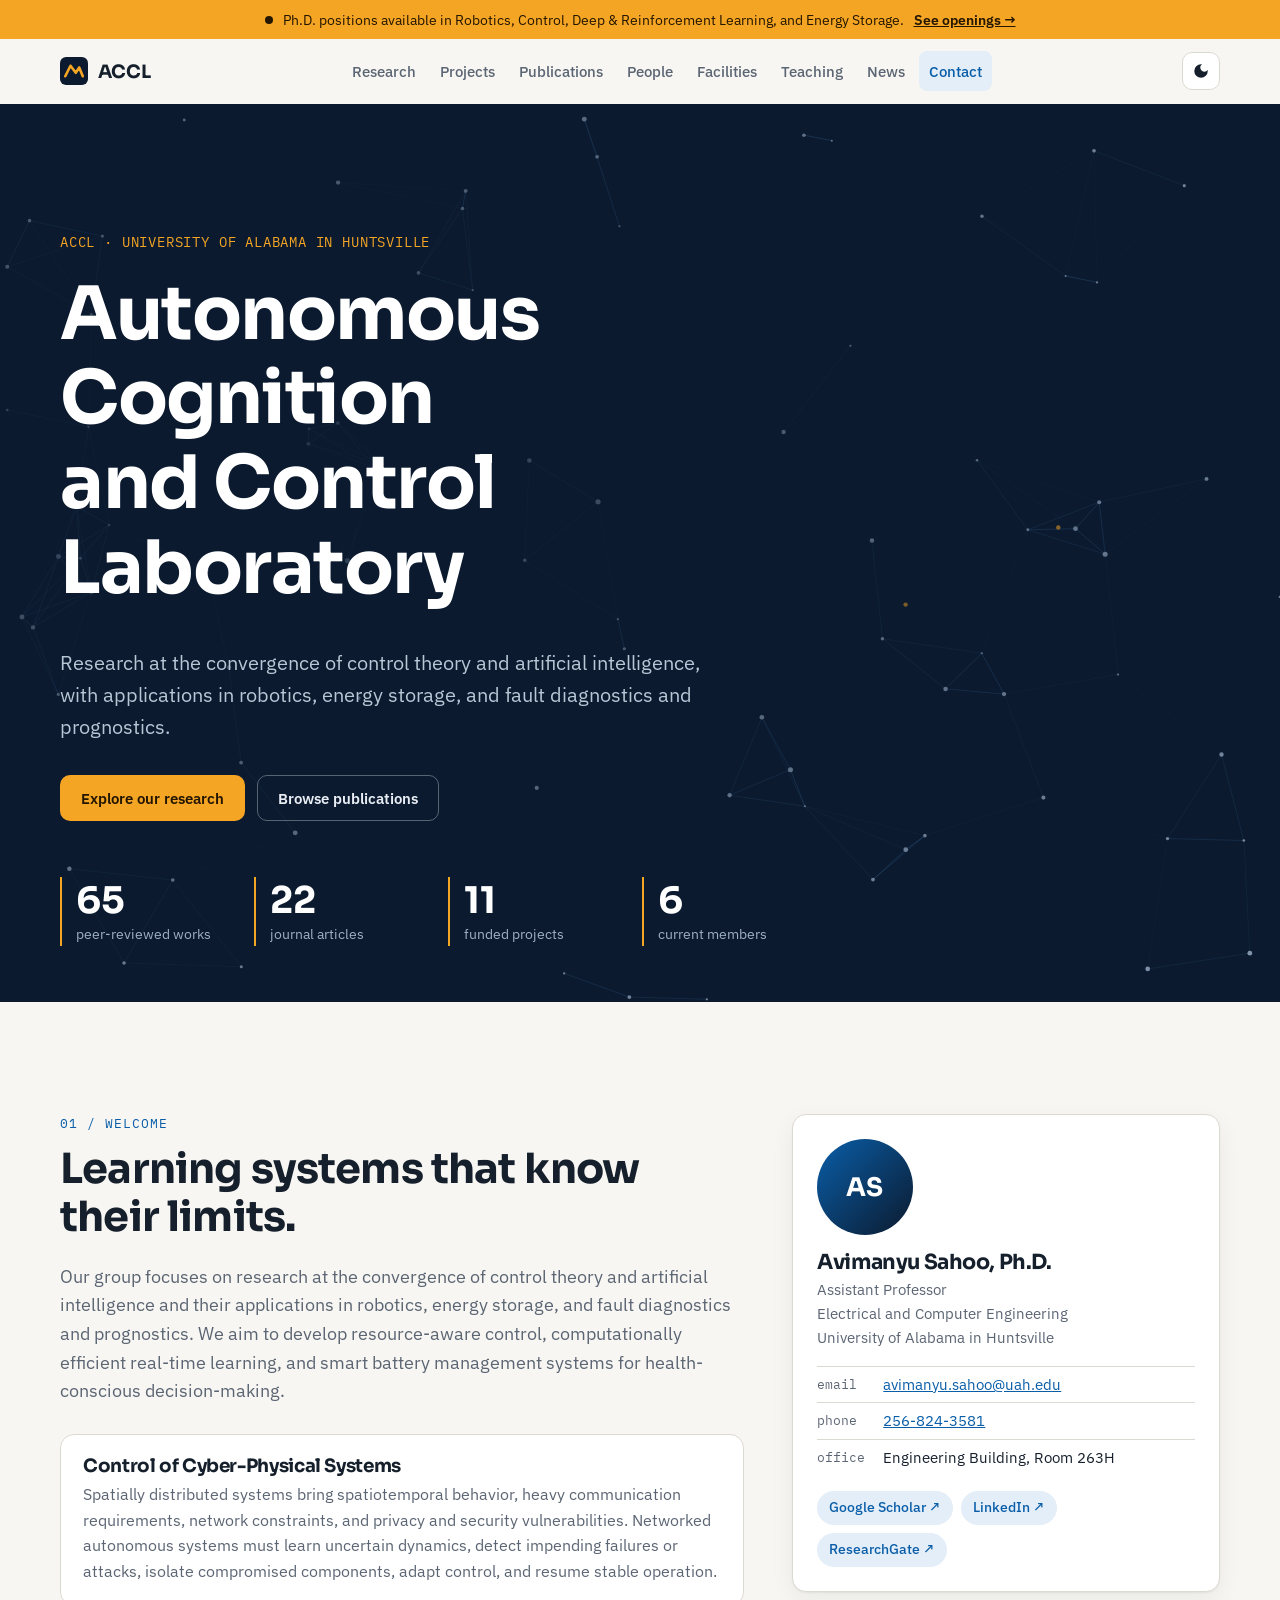
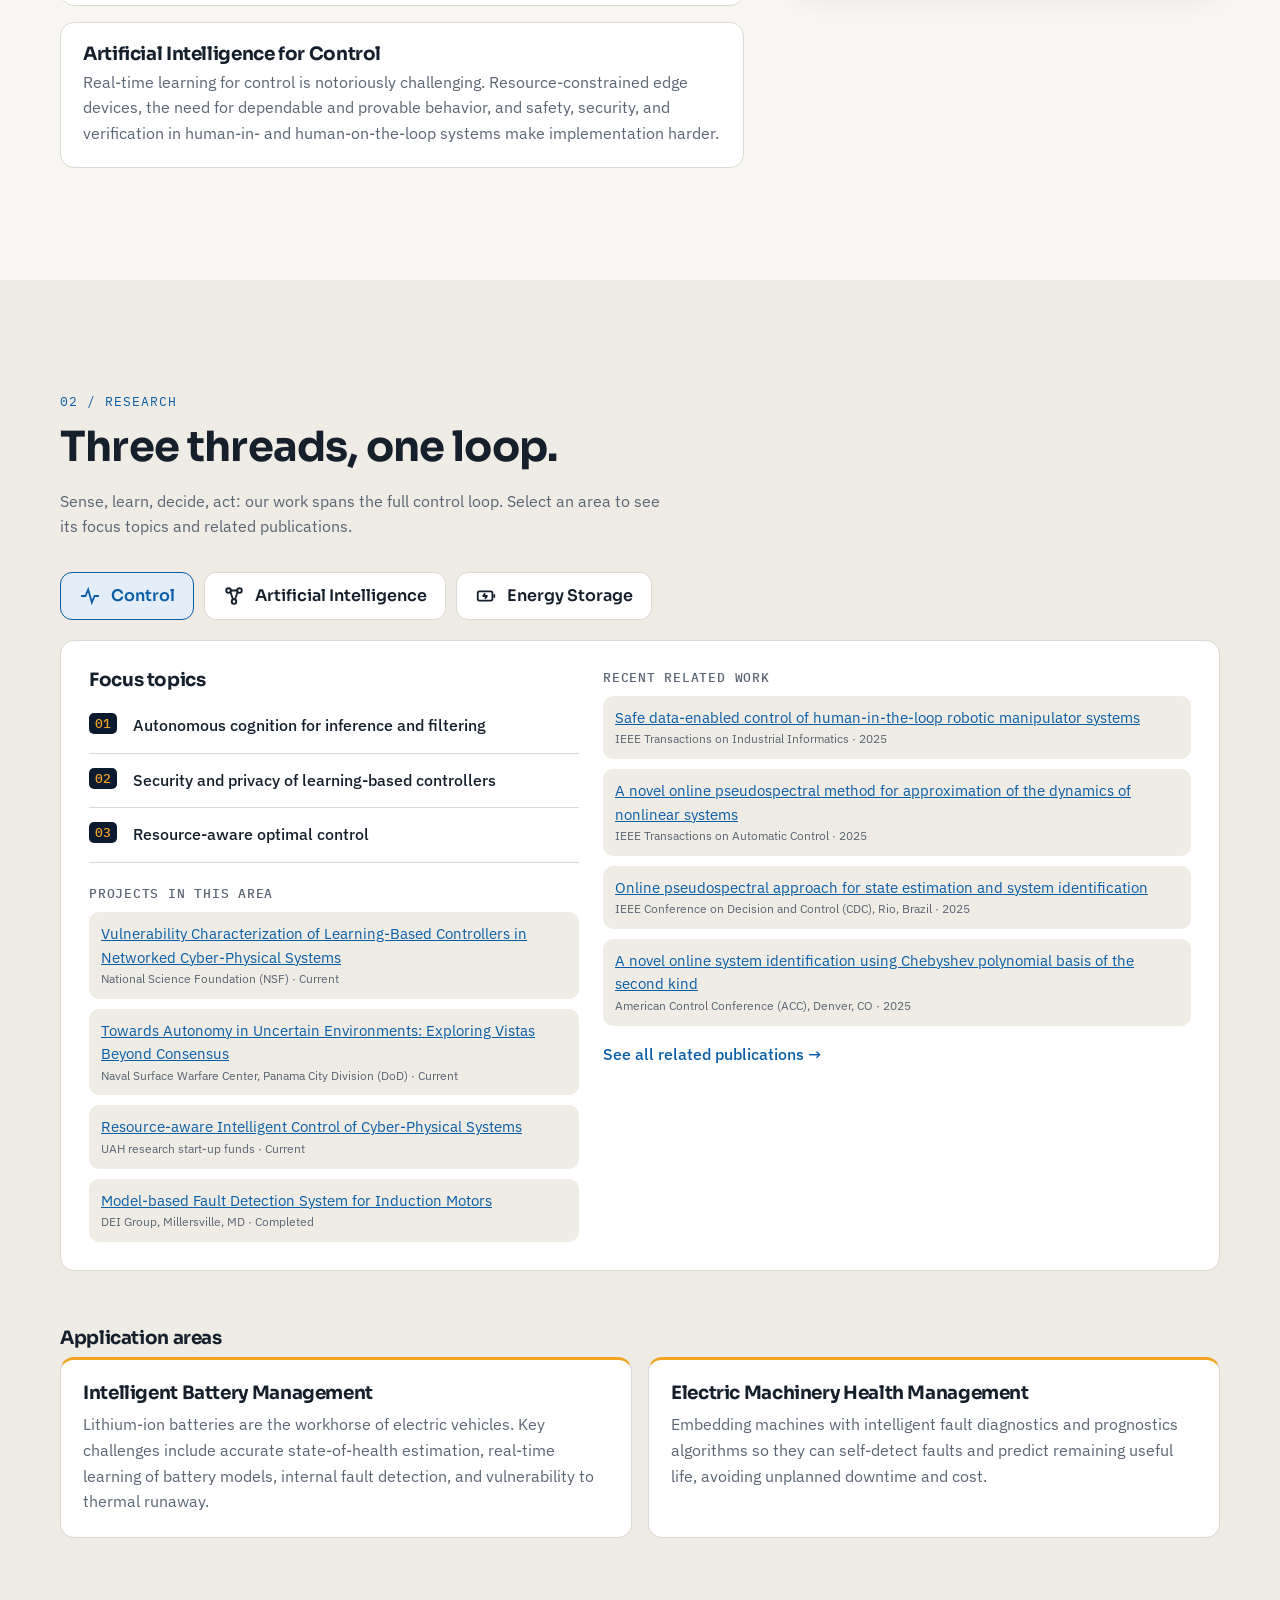
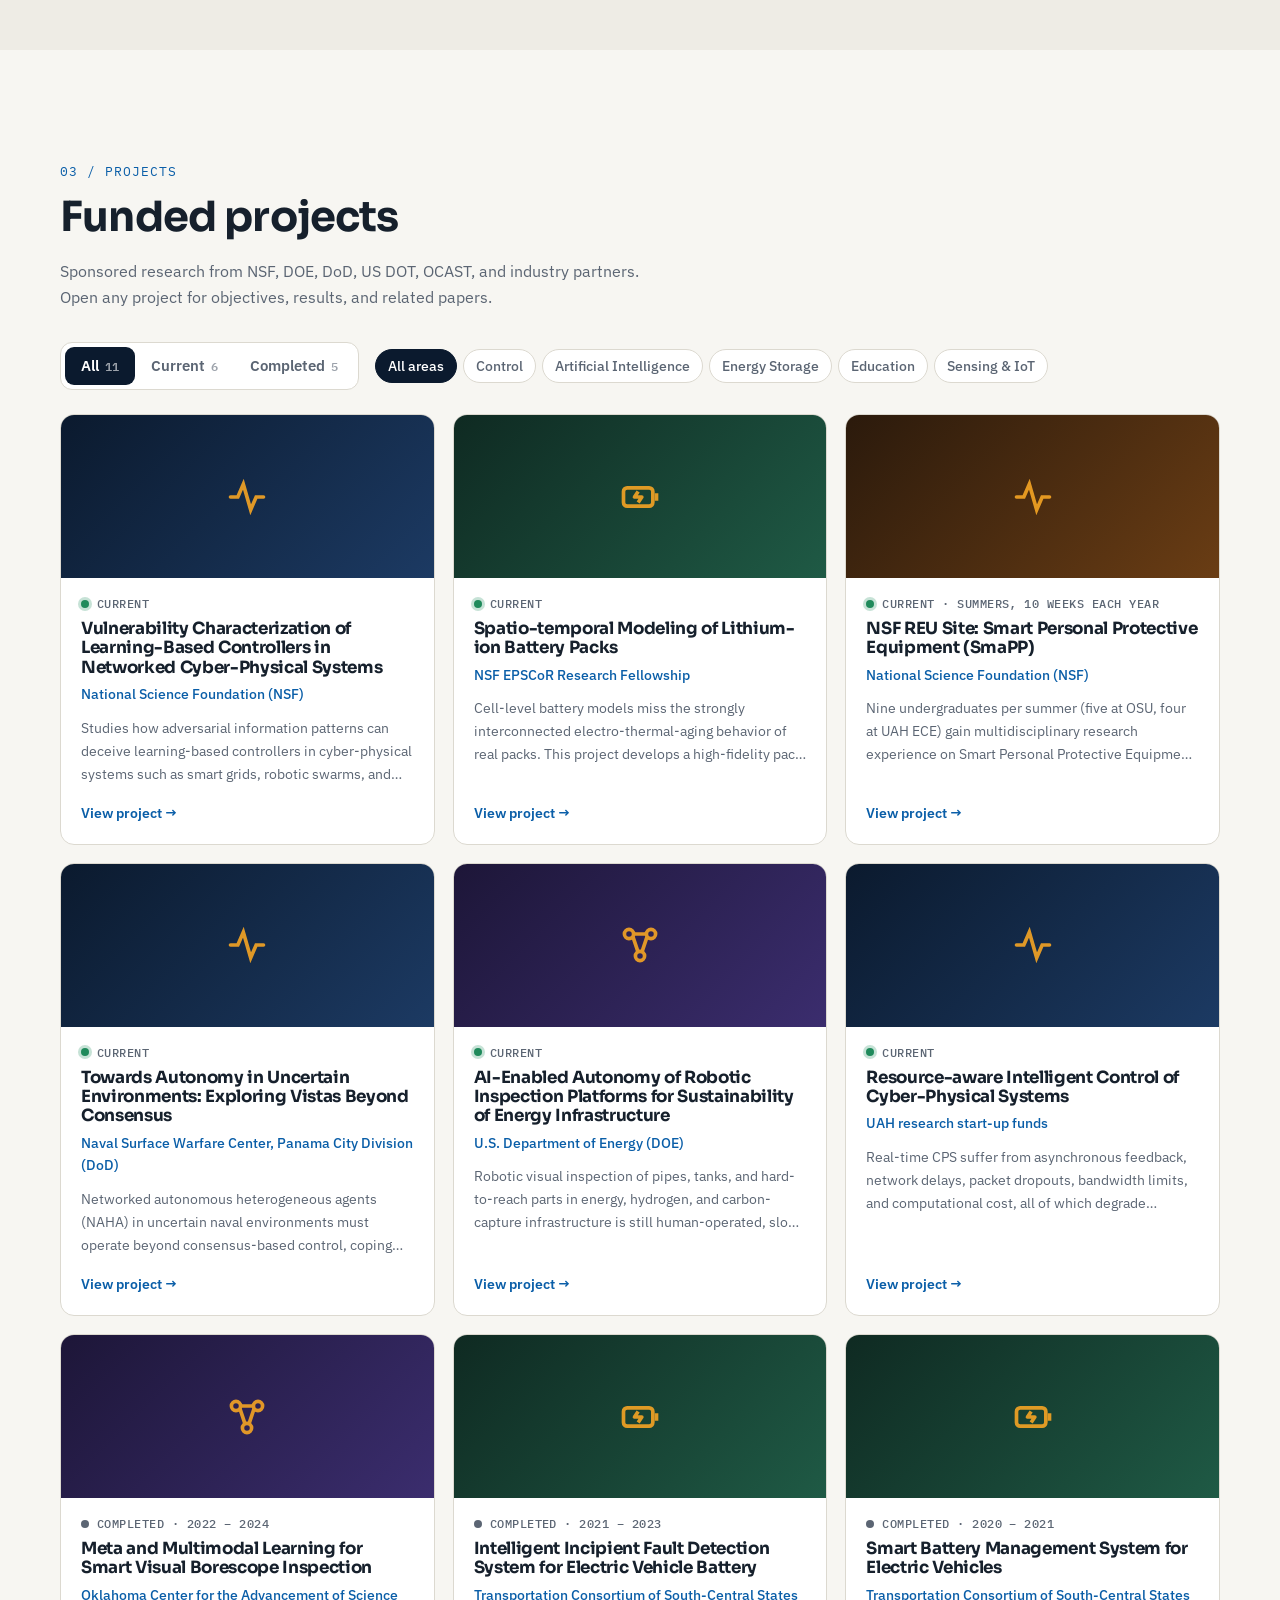
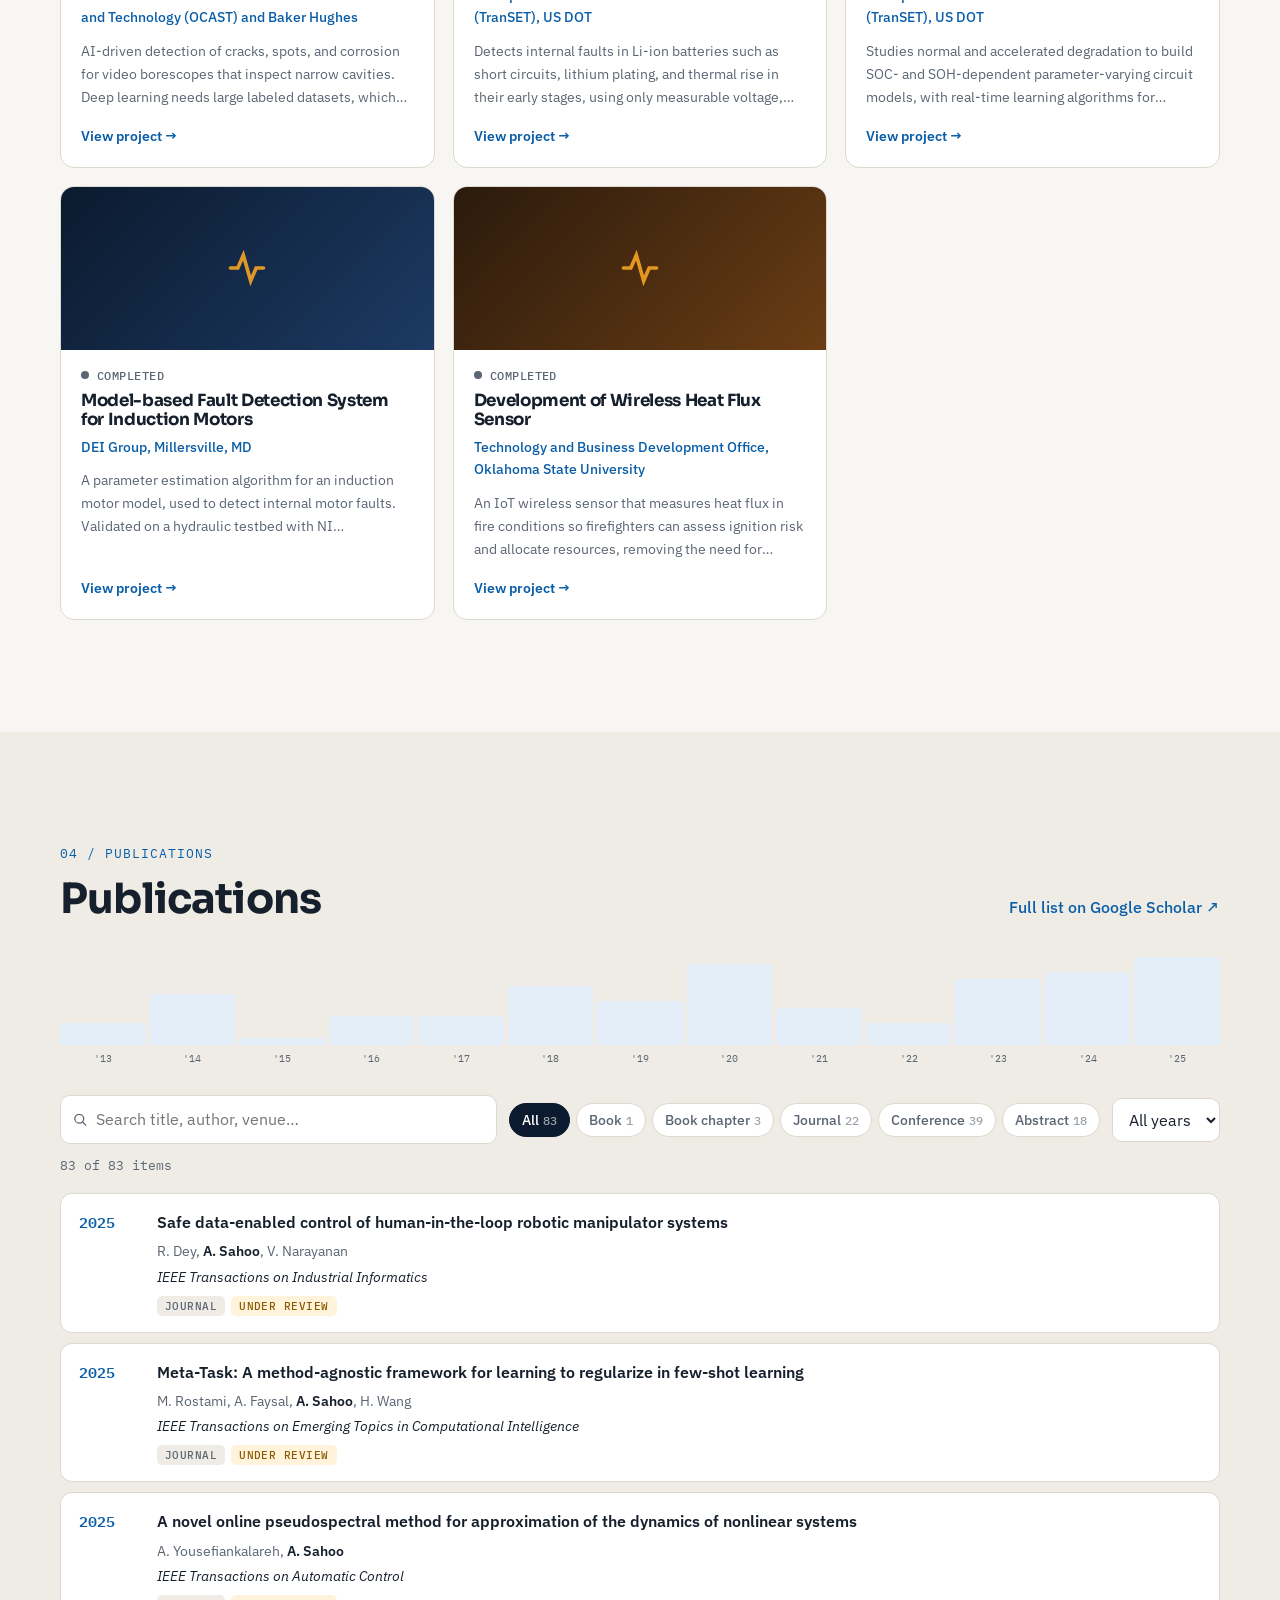
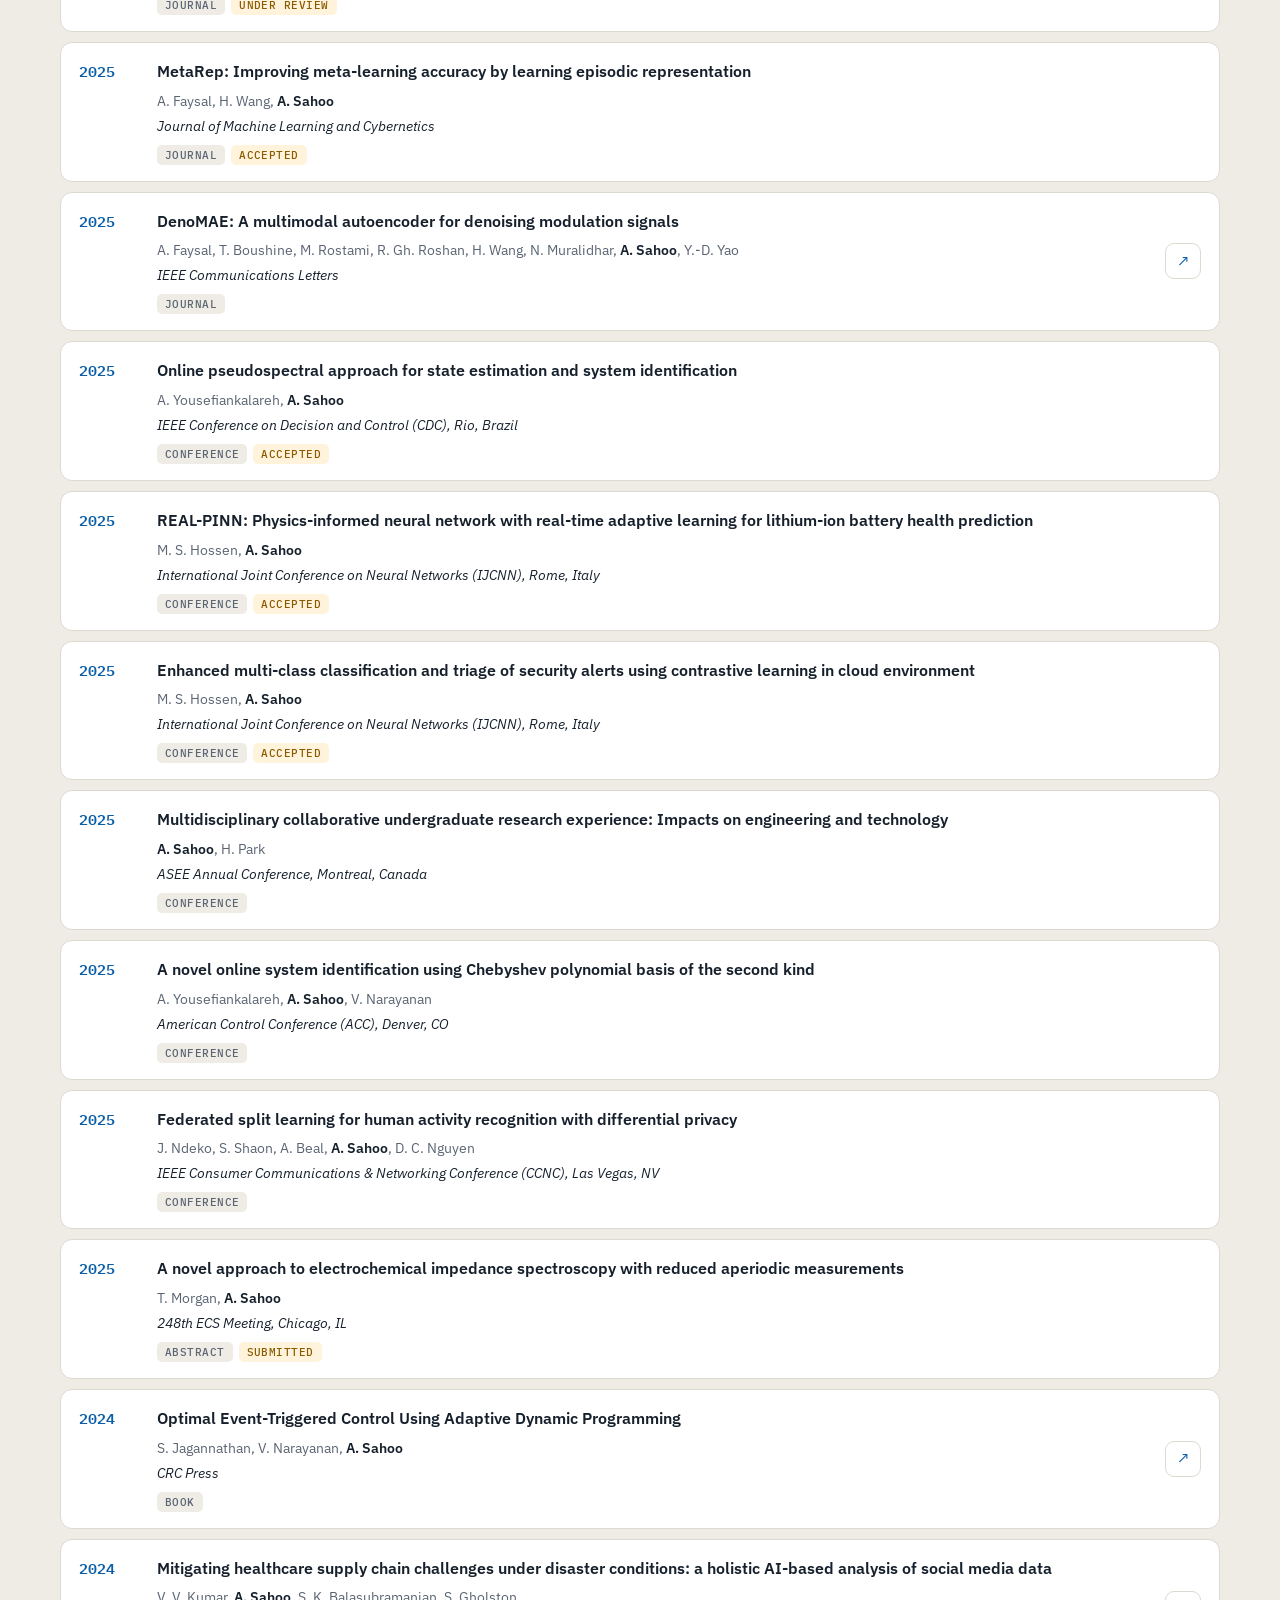
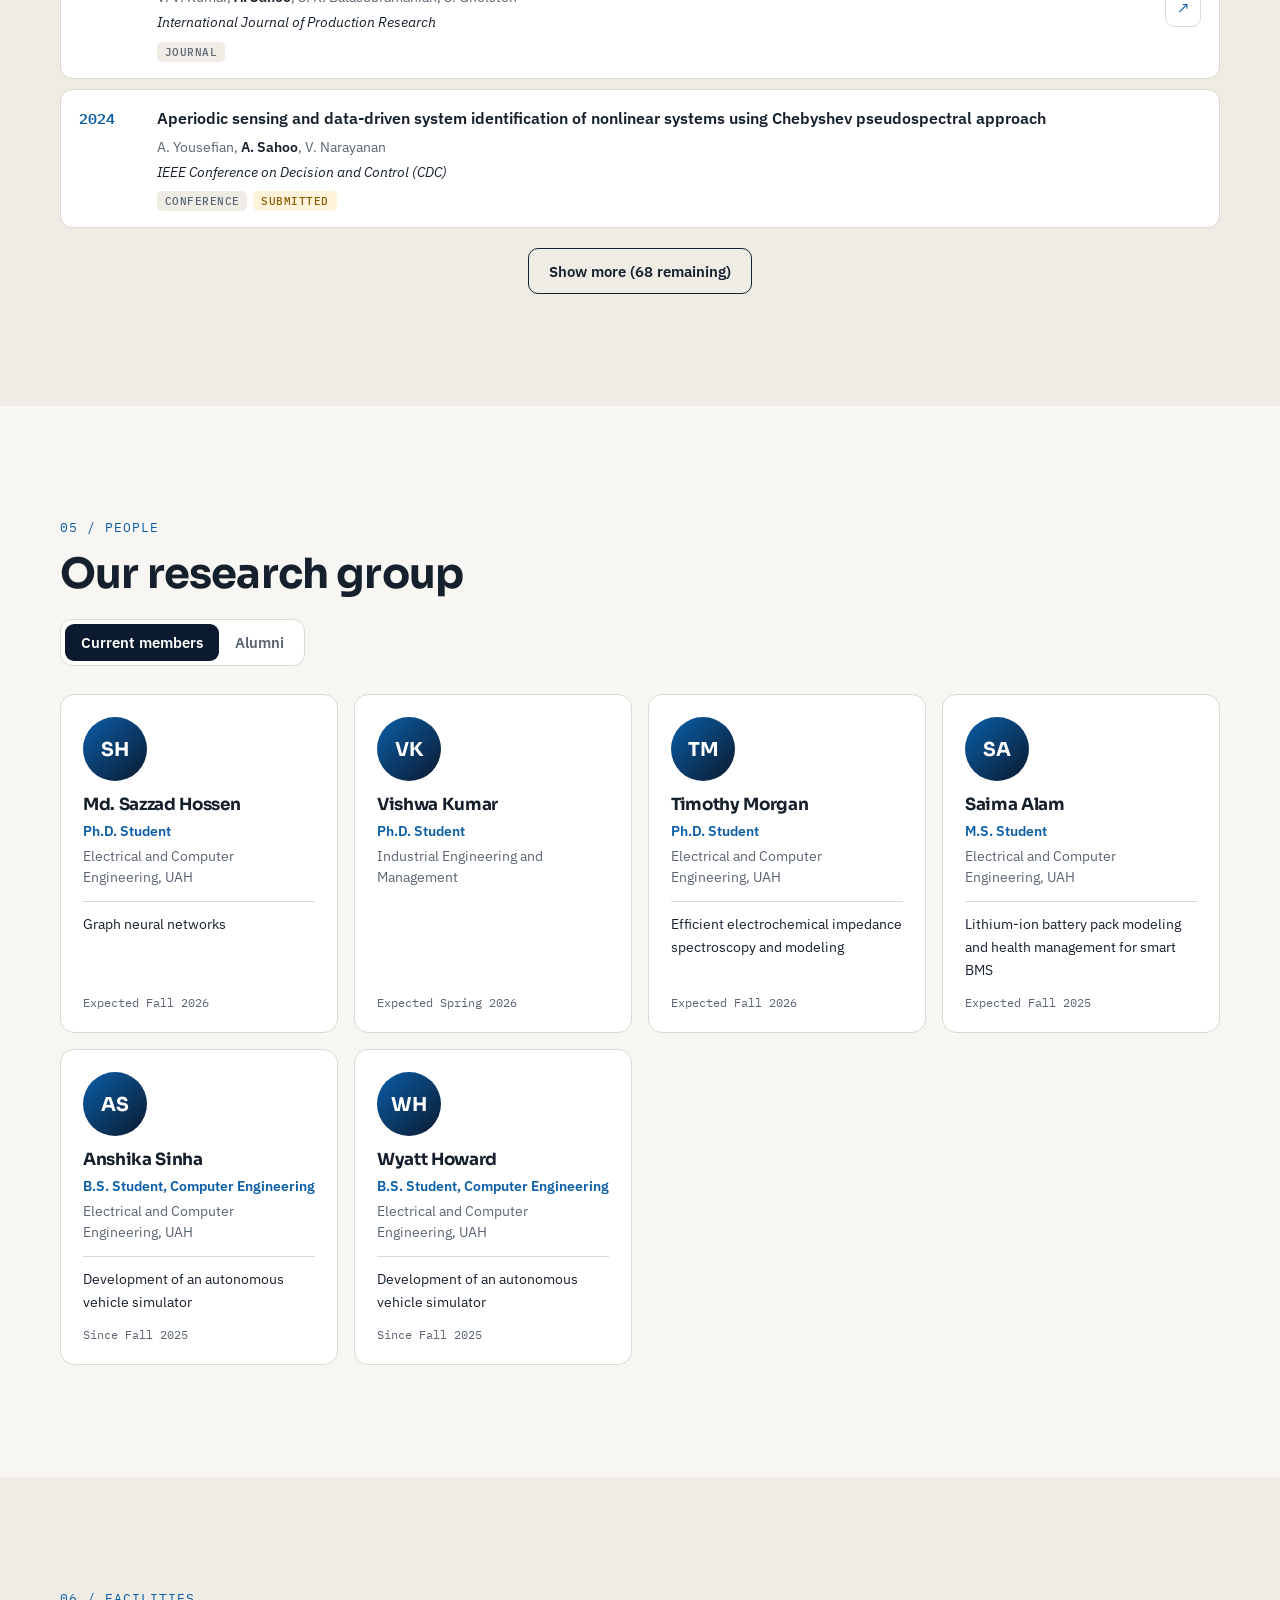
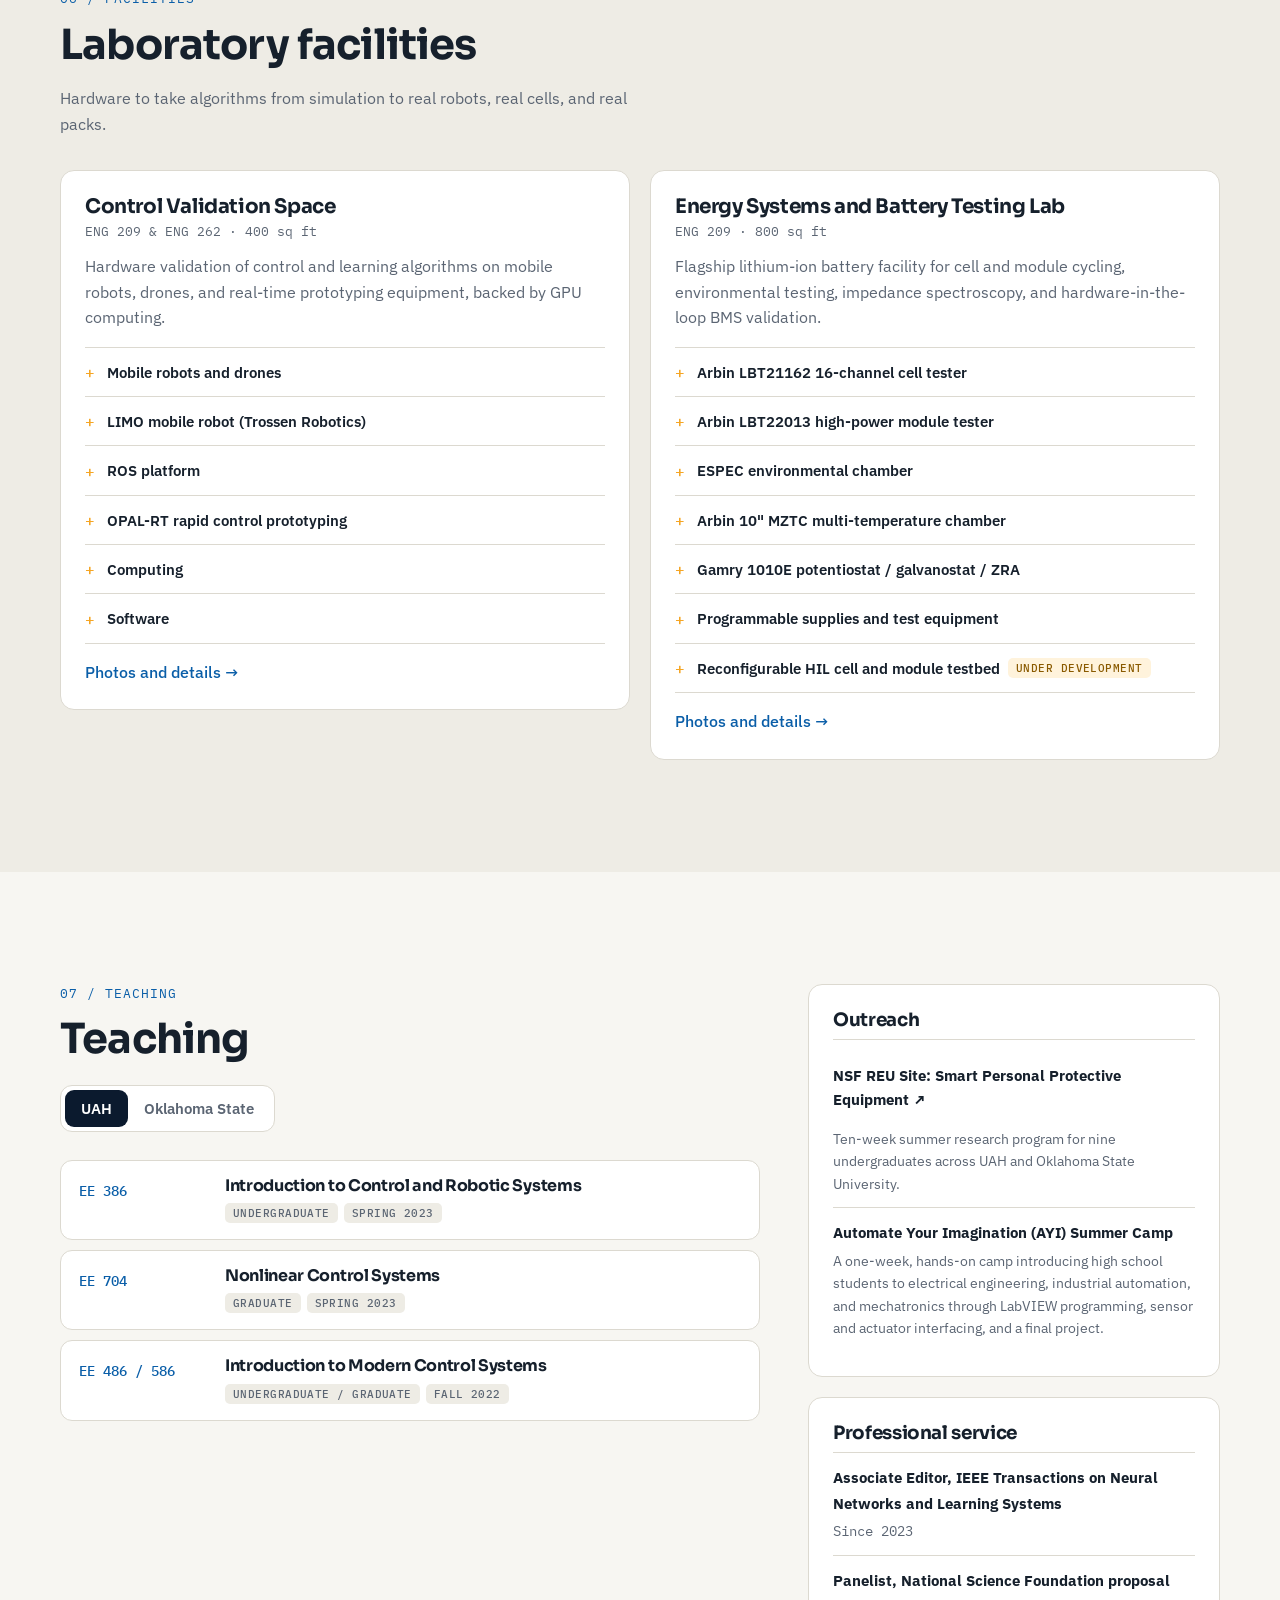
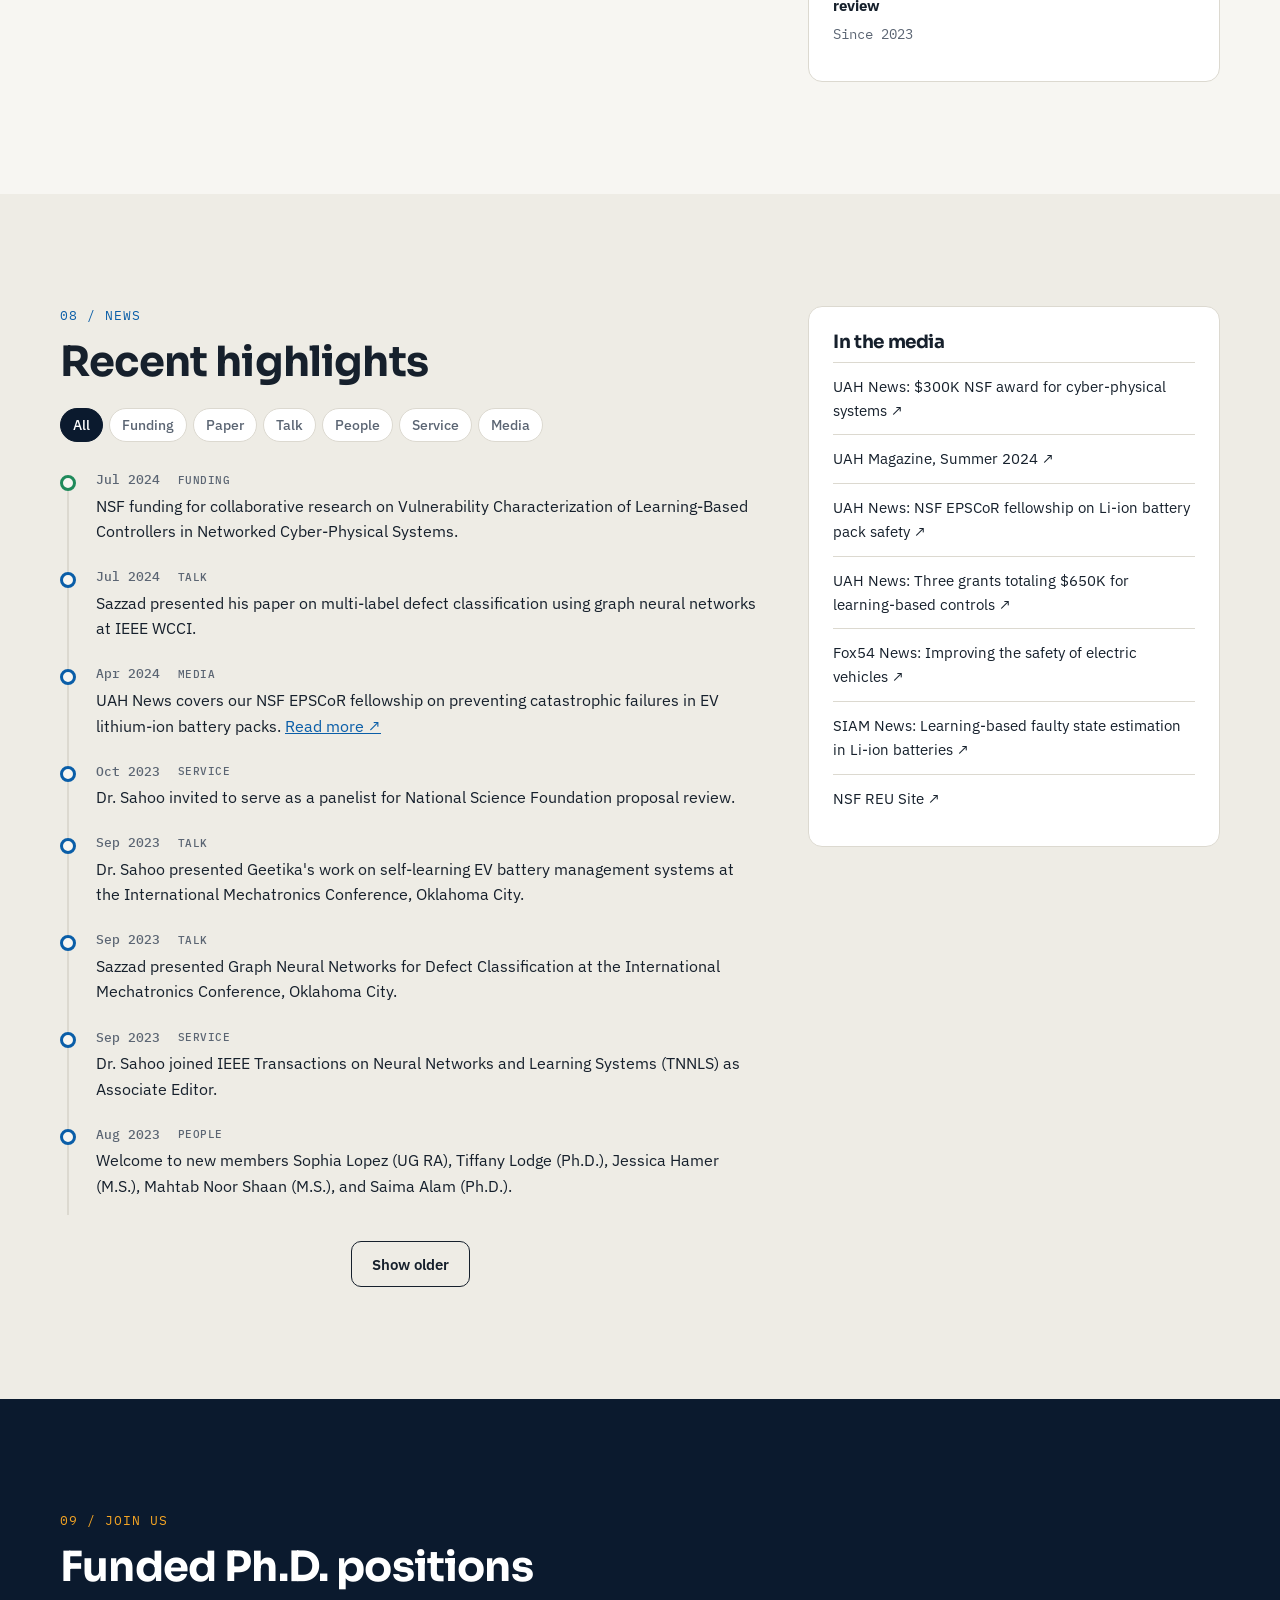
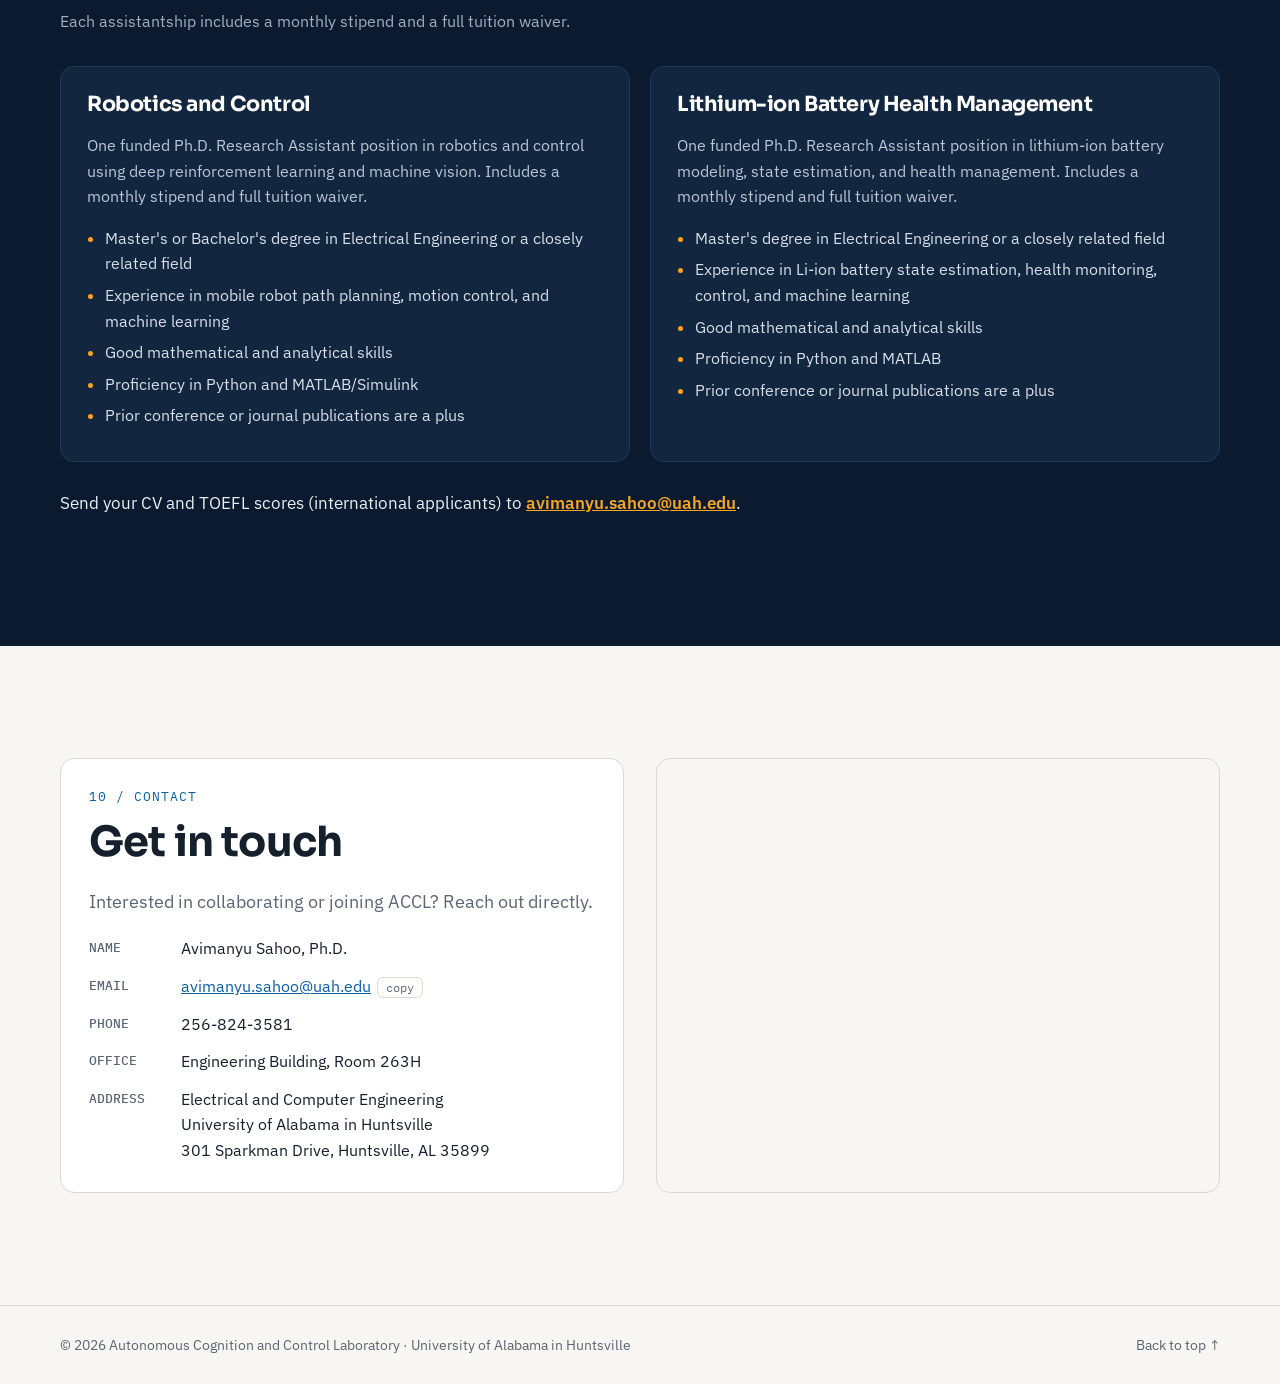
==== index.html @ 2b0f16f3 "Add files via upload" ====
<!doctype html>
<html lang="en">
<head>
  <meta charset="utf-8">
  <meta name="viewport" content="width=device-width, initial-scale=1">
  <title>ACCL · Autonomous Cognition and Control Laboratory</title>
  <meta name="description" content="Autonomous Cognition and Control Laboratory (ACCL) at the University of Alabama in Huntsville: control theory, AI, robotics, and smart battery management.">
  <meta property="og:title" content="ACCL · Autonomous Cognition and Control Laboratory">
  <meta property="og:description" content="Control theory meets artificial intelligence: robotics, energy storage, fault diagnostics and prognostics.">
  <link rel="preconnect" href="https://fonts.googleapis.com">
  <link rel="preconnect" href="https://fonts.gstatic.com" crossorigin>
  <link href="https://fonts.googleapis.com/css2?family=Sora:wght@500;600;700&family=IBM+Plex+Sans:wght@400;500;600&family=IBM+Plex+Mono:wght@400;500&display=swap" rel="stylesheet">
  <link rel="stylesheet" href="css/style.css?v=2">
  <link rel="icon" href="data:image/svg+xml,%3Csvg xmlns='http://www.w3.org/2000/svg' viewBox='0 0 32 32'%3E%3Crect width='32' height='32' rx='7' fill='%230b1a2e'/%3E%3Cpath d='M6 22 L12 10 L18 18 L22 12 L26 22' stroke='%23f5a524' stroke-width='3' fill='none' stroke-linecap='round' stroke-linejoin='round'/%3E%3C/svg%3E">
</head>
<body>
  <a class="skip" href="#main">Skip to content</a>

  <div class="announce" id="announce" hidden>
    <span class="pulse-dot"></span><span id="announce-text"></span>
    <a id="announce-link" href="#join">See openings →</a>
  </div>

  <header class="nav" id="nav">
    <div class="wrap nav-inner">
      <a href="#top" class="brand" aria-label="ACCL home">
        <svg viewBox="0 0 32 32" width="28" height="28" aria-hidden="true"><rect width="32" height="32" rx="7" fill="currentColor" class="brand-bg"/><path d="M6 22 L12 10 L18 18 L22 12 L26 22" stroke="var(--signal)" stroke-width="3" fill="none" stroke-linecap="round" stroke-linejoin="round"/></svg>
        <span>ACCL</span>
      </a>
      <nav class="links" id="links" aria-label="Primary">
        <a href="#research">Research</a>
        <a href="#projects">Projects</a>
        <a href="#publications">Publications</a>
        <a href="#people">People</a>
        <a href="#facilities">Facilities</a>
        <a href="#teaching">Teaching</a>
        <a href="#news">News</a>
        <a href="#contact">Contact</a>
      </nav>
      <div class="nav-actions">
        <button class="icon-btn" id="theme-toggle" aria-label="Toggle dark mode">
          <svg viewBox="0 0 24 24" width="18" height="18"><path fill="currentColor" d="M12 3a9 9 0 1 0 9 9c0-.46-.04-.92-.1-1.36a5.39 5.39 0 0 1-4.4 2.26 5.4 5.4 0 0 1-3.14-9.8c-.44-.06-.9-.1-1.36-.1z"/></svg>
        </button>
        <button class="icon-btn menu-btn" id="menu-btn" aria-label="Open menu" aria-expanded="false">
          <svg viewBox="0 0 24 24" width="20" height="20"><path fill="currentColor" d="M3 6h18v2H3zm0 5h18v2H3zm0 5h18v2H3z"/></svg>
        </button>
      </div>
    </div>
  </header>

  <main id="main">
    <!-- HERO -->
    <section class="hero" id="top">
      <canvas id="net" aria-hidden="true"></canvas>
      <div class="wrap hero-inner">
        <p class="eyebrow mono" id="hero-eyebrow"></p>
        <h1 id="hero-title">Autonomous Cognition<br>and Control Laboratory</h1>
        <p class="lede" id="hero-tagline"></p>
        <div class="hero-cta">
          <a class="btn primary" href="#research">Explore our research</a>
          <a class="btn ghost" href="#publications">Browse publications</a>
        </div>
        <dl class="stats" id="stats"></dl>
      </div>
    </section>

    <!-- ABOUT / PI -->
    <section class="section" id="about">
      <div class="wrap about-grid">
        <div>
          <p class="kicker mono">01 / Welcome</p>
          <h2>Learning systems that know their limits.</h2>
          <p class="body-lg" id="about-text"></p>
          <div class="themes" id="themes"></div>
        </div>
        <aside class="pi-card" id="pi-card"></aside>
      </div>
    </section>

    <!-- RESEARCH -->
    <section class="section alt" id="research">
      <div class="wrap">
        <p class="kicker mono">02 / Research</p>
        <h2>Three threads, one loop.</h2>
        <p class="section-sub">Sense, learn, decide, act: our work spans the full control loop. Select an area to see its focus topics and related publications.</p>
        <div class="area-tabs" role="tablist" id="area-tabs"></div>
        <div class="area-panel" id="area-panel"></div>

        <h3 class="sub-h">Application areas</h3>
        <div class="apps" id="apps"></div>
      </div>
    </section>


    <!-- PROJECTS -->
    <section class="section" id="projects">
      <div class="wrap">
        <p class="kicker mono">03 / Projects</p>
        <h2>Funded projects</h2>
        <p class="section-sub">Sponsored research from NSF, DOE, DoD, US DOT, OCAST, and industry partners. Open any project for objectives, results, and related papers.</p>
        <div class="proj-controls">
          <div class="seg" role="tablist" id="proj-status"></div>
          <div class="chips" id="proj-areas" role="group" aria-label="Filter by area"></div>
        </div>
        <div class="proj-grid" id="proj-grid"></div>
      </div>
    </section>

    <!-- PUBLICATIONS -->
    <section class="section alt" id="publications">
      <div class="wrap">
        <p class="kicker mono">04 / Publications</p>
        <div class="pub-head">
          <h2>Publications</h2>
          <a class="text-link" id="scholar-link" target="_blank" rel="noopener">Full list on Google Scholar ↗</a>
        </div>
        <div class="pub-chart" id="pub-chart" aria-label="Publications per year"></div>
        <div class="pub-controls">
          <label class="search">
            <svg viewBox="0 0 24 24" width="16" height="16" aria-hidden="true"><path fill="currentColor" d="M10 2a8 8 0 1 0 4.9 14.3l5.4 5.4 1.4-1.4-5.4-5.4A8 8 0 0 0 10 2zm0 2a6 6 0 1 1 0 12 6 6 0 0 1 0-12z"/></svg>
            <input type="search" id="pub-search" placeholder="Search title, author, venue…" aria-label="Search publications">
          </label>
          <div class="chips" id="pub-types" role="group" aria-label="Filter by type"></div>
          <select id="pub-year" aria-label="Filter by year"></select>
        </div>
        <p class="result-count mono" id="pub-count"></p>
        <ol class="pub-list" id="pub-list"></ol>
        <button class="btn ghost more" id="pub-more" hidden>Show more</button>
      </div>
    </section>

    <!-- PEOPLE -->
    <section class="section" id="people">
      <div class="wrap">
        <p class="kicker mono">05 / People</p>
        <h2>Our research group</h2>
        <div class="seg" role="tablist" id="people-tabs">
          <button role="tab" data-g="current" aria-selected="true">Current members</button>
          <button role="tab" data-g="alumni" aria-selected="false">Alumni</button>
        </div>
        <div class="people-grid" id="people-grid"></div>
      </div>
    </section>


    <!-- FACILITIES -->
    <section class="section alt" id="facilities">
      <div class="wrap">
        <p class="kicker mono">06 / Facilities</p>
        <h2>Laboratory facilities</h2>
        <p class="section-sub">Hardware to take algorithms from simulation to real robots, real cells, and real packs.</p>
        <div class="fac-grid" id="fac-grid"></div>
      </div>
    </section>

    <!-- TEACHING -->
    <section class="section" id="teaching">
      <div class="wrap teach-grid">
        <div>
          <p class="kicker mono">07 / Teaching</p>
          <h2>Teaching</h2>
          <div class="seg" role="tablist" id="teach-tabs"></div>
          <div class="course-list" id="course-list"></div>
        </div>
        <aside class="side-stack">
          <div class="media"><h3>Outreach</h3><ul id="outreach"></ul></div>
          <div class="media"><h3>Professional service</h3><ul id="service"></ul></div>
        </aside>
      </div>
    </section>

    <!-- NEWS -->
    <section class="section alt" id="news">
      <div class="wrap news-grid">
        <div>
          <p class="kicker mono">08 / News</p>
          <h2>Recent highlights</h2>
          <div class="chips" id="news-tags" role="group" aria-label="Filter news"></div>
          <ul class="timeline" id="timeline"></ul>
          <button class="btn ghost more" id="news-more" hidden>Show older</button>
        </div>
        <aside class="media">
          <h3>In the media</h3>
          <ul id="media"></ul>
        </aside>
      </div>
    </section>

    <!-- JOIN -->
    <section class="section dark" id="join">
      <div class="wrap">
        <p class="kicker mono">09 / Join us</p>
        <h2>Funded Ph.D. positions</h2>
        <p class="section-sub">Each assistantship includes a monthly stipend and a full tuition waiver.</p>
        <div class="positions" id="positions"></div>
        <p class="apply" id="apply"></p>
      </div>
    </section>

    <!-- CONTACT -->
    <section class="section" id="contact">
      <div class="wrap contact-grid" id="contact-grid"></div>
    </section>
  </main>

  <footer class="footer">
    <div class="wrap foot-inner">
      <span>© <span id="year"></span> Autonomous Cognition and Control Laboratory · University of Alabama in Huntsville</span>
      <a href="#top">Back to top ↑</a>
    </div>
  </footer>

  <script src="js/app.js?v=2"></script>
</body>
</html>
---- css/style.css ----
/* ===== Tokens ===== */
:root {
  --ink: #0b1a2e;
  --ink-2: #13263f;
  --bg: #f7f6f2;
  --bg-alt: #eeece5;
  --surface: #ffffff;
  --text: #16202c;
  --muted: #5b6573;
  --line: #dcd9d0;
  --brand: #0a5ea8;
  --brand-soft: #e3eef8;
  --signal: #f5a524;
  --ok: #1f8a5b;
  --radius: 14px;
  --shadow: 0 1px 2px rgba(11,26,46,.06), 0 8px 24px rgba(11,26,46,.06);
  --font-h: "Sora", system-ui, sans-serif;
  --font-b: "IBM Plex Sans", system-ui, sans-serif;
  --font-m: "IBM Plex Mono", ui-monospace, monospace;
  color-scheme: light;
}
@media (prefers-color-scheme: dark) {
  :root:not([data-theme="light"]) {
    --bg: #0c1522; --bg-alt: #101c2c; --surface: #142236; --text: #e7ecf2;
    --muted: #9aa7b8; --line: #23344b; --brand: #5eaaf0; --brand-soft: #16304d;
    --shadow: 0 1px 2px rgba(0,0,0,.3), 0 8px 24px rgba(0,0,0,.25);
    color-scheme: dark;
  }
}
:root[data-theme="dark"] {
  --bg: #0c1522; --bg-alt: #101c2c; --surface: #142236; --text: #e7ecf2;
  --muted: #9aa7b8; --line: #23344b; --brand: #5eaaf0; --brand-soft: #16304d;
  --shadow: 0 1px 2px rgba(0,0,0,.3), 0 8px 24px rgba(0,0,0,.25);
  color-scheme: dark;
}

/* ===== Base ===== */
*, *::before, *::after { box-sizing: border-box; }
html { scroll-behavior: smooth; scroll-padding-top: 72px; }
body { margin: 0; background: var(--bg); color: var(--text); font: 16px/1.6 var(--font-b); -webkit-font-smoothing: antialiased; }
h1, h2, h3 { font-family: var(--font-h); line-height: 1.15; letter-spacing: -.02em; margin: 0 0 .5em; }
h2 { font-size: clamp(1.8rem, 3.6vw, 2.6rem); }
h3 { font-size: 1.15rem; }
a { color: var(--brand); }
.mono { font-family: var(--font-m); }
.wrap { width: min(1160px, 100% - 32px); margin-inline: auto; }
.skip { position: absolute; left: -999px; }
.skip:focus { left: 16px; top: 16px; z-index: 100; background: var(--surface); padding: 8px 12px; }
:focus-visible { outline: 2px solid var(--signal); outline-offset: 2px; }

/* ===== Announcement ===== */
.announce { background: var(--signal); color: #241600; font-size: .9rem; padding: 8px 16px; display: flex; gap: 10px; align-items: center; justify-content: center; flex-wrap: wrap; text-align: center; }
.announce a { color: inherit; font-weight: 600; }
.pulse-dot { width: 8px; height: 8px; border-radius: 50%; background: #241600; animation: pulse 1.6s infinite; }
@keyframes pulse { 0%,100% { opacity: 1; transform: scale(1);} 50% { opacity: .35; transform: scale(1.5);} }

/* ===== Nav ===== */
.nav { position: sticky; top: 0; z-index: 50; background: color-mix(in srgb, var(--bg) 82%, transparent); backdrop-filter: blur(12px); border-bottom: 1px solid transparent; transition: border-color .2s; }
.nav.scrolled { border-bottom-color: var(--line); }
.nav-inner { display: flex; align-items: center; justify-content: space-between; height: 64px; }
.brand { display: flex; align-items: center; gap: 10px; text-decoration: none; color: var(--ink); font: 700 1.15rem var(--font-h); }
:root[data-theme="dark"] .brand, :root:not([data-theme="light"]) .brand { color: var(--text); }
.brand-bg { color: var(--ink); }
.links { display: flex; gap: 4px; }
.links a { color: var(--muted); text-decoration: none; padding: 8px 12px; border-radius: 8px; font-weight: 500; font-size: .95rem; transition: color .15s, background .15s; }
.links a:hover { color: var(--text); background: var(--bg-alt); }
.links a.active { color: var(--brand); background: var(--brand-soft); }
.nav-actions { display: flex; gap: 6px; }
.icon-btn { display: grid; place-items: center; width: 38px; height: 38px; border-radius: 10px; border: 1px solid var(--line); background: var(--surface); color: var(--text); cursor: pointer; }
.menu-btn { display: none; }
@media (max-width: 860px) {
  .menu-btn { display: grid; }
  .links { position: absolute; top: 64px; left: 0; right: 0; flex-direction: column; background: var(--surface); border-bottom: 1px solid var(--line); padding: 8px 16px 16px; display: none; }
  .links.open { display: flex; }
}

/* ===== Hero ===== */
.hero { position: relative; background: var(--ink); color: #e9eef5; overflow: hidden; padding: clamp(64px, 12vw, 128px) 0 56px; }
#net { position: absolute; inset: 0; width: 100%; height: 100%; opacity: .9; }
.hero::after { content: ""; position: absolute; inset: 0; background: radial-gradient(ellipse at 20% 40%, rgba(11,26,46,.85), rgba(11,26,46,.35) 60%, rgba(11,26,46,.1)); pointer-events: none; }
.hero-inner { position: relative; z-index: 1; }
.eyebrow { color: var(--signal); font-size: .85rem; letter-spacing: .06em; text-transform: uppercase; margin: 0 0 18px; }
.hero h1 { font-size: clamp(2.3rem, 6.4vw, 4.6rem); max-width: 14ch; color: #fff; }
.lede { font-size: clamp(1.05rem, 1.8vw, 1.25rem); max-width: 56ch; color: #b9c6d6; margin: 0 0 32px; }
.hero-cta { display: flex; gap: 12px; flex-wrap: wrap; }
.btn { display: inline-flex; align-items: center; gap: 8px; padding: 12px 20px; border-radius: 10px; font-weight: 600; text-decoration: none; border: 1px solid transparent; cursor: pointer; font: 600 .95rem var(--font-b); transition: transform .15s, background .15s; }
.btn:hover { transform: translateY(-1px); }
.btn.primary { background: var(--signal); color: #241600; }
.btn.ghost { border-color: currentColor; color: inherit; background: transparent; }
.hero .btn.ghost { color: #e9eef5; border-color: rgba(233,238,245,.35); }
.stats { display: grid; grid-template-columns: repeat(4, minmax(0,1fr)); gap: 16px; margin: 56px 0 0; max-width: 760px; }
.stats div { border-left: 2px solid var(--signal); padding-left: 14px; }
.stats dt { font: 700 clamp(1.6rem, 3.5vw, 2.3rem) var(--font-h); color: #fff; }
.stats dd { margin: 0; color: #9fb0c4; font-size: .85rem; }
@media (max-width: 600px) { .stats { grid-template-columns: repeat(2, 1fr); } }

/* ===== Sections ===== */
.section { padding: clamp(64px, 9vw, 112px) 0; }
.section.alt { background: var(--bg-alt); }
.section.dark { background: var(--ink); color: #e9eef5; }
.section.dark h2 { color: #fff; }
.kicker { color: var(--brand); font-size: .8rem; letter-spacing: .08em; text-transform: uppercase; margin: 0 0 12px; }
.section.dark .kicker { color: var(--signal); }
.section-sub { color: var(--muted); max-width: 60ch; margin: -4px 0 32px; }
.section.dark .section-sub { color: #9fb0c4; }
.body-lg { font-size: 1.12rem; color: var(--muted); max-width: 62ch; }
.sub-h { margin-top: 56px; }
.reveal { opacity: 0; transform: translateY(16px); transition: opacity .6s ease, transform .6s ease; }
.reveal.in { opacity: 1; transform: none; }
@media (prefers-reduced-motion: reduce) { .reveal { opacity: 1; transform: none; transition: none; } html { scroll-behavior: auto; } }

/* About */
.about-grid { display: grid; grid-template-columns: 1.6fr 1fr; gap: 48px; align-items: start; }
@media (max-width: 860px) { .about-grid { grid-template-columns: 1fr; } }
.themes { display: grid; gap: 16px; margin-top: 28px; }
.theme { background: var(--surface); border: 1px solid var(--line); border-radius: var(--radius); padding: 20px 22px; }
.theme h3 { margin-bottom: 6px; }
.theme p { margin: 0; color: var(--muted); }
.pi-card { background: var(--surface); border: 1px solid var(--line); border-radius: var(--radius); padding: 24px; box-shadow: var(--shadow); position: sticky; top: 88px; }
.avatar { width: 88px; height: 88px; border-radius: 50%; display: grid; place-items: center; font: 700 1.6rem var(--font-h); color: #fff; background: linear-gradient(135deg, var(--brand), var(--ink)); object-fit: cover; flex-shrink: 0; }
.pi-card .avatar { width: 96px; height: 96px; margin-bottom: 16px; }
.pi-card h3 { font-size: 1.3rem; margin-bottom: 2px; }
.pi-card .role { color: var(--muted); margin: 0 0 16px; font-size: .95rem; }
.pi-card ul { list-style: none; padding: 0; margin: 0 0 16px; font-size: .92rem; }
.pi-card li { padding: 6px 0; border-top: 1px solid var(--line); display: flex; gap: 10px; }
.pi-card li span:first-child { color: var(--muted); width: 56px; flex-shrink: 0; font-family: var(--font-m); font-size: .8rem; padding-top: 2px; }
.pill-links { display: flex; flex-wrap: wrap; gap: 8px; }
.pill-links a { font-size: .85rem; padding: 6px 12px; border-radius: 999px; background: var(--brand-soft); text-decoration: none; font-weight: 500; }

/* Research */
.area-tabs { display: flex; gap: 10px; flex-wrap: wrap; margin-bottom: 20px; }
.area-tab { display: flex; align-items: center; gap: 10px; padding: 12px 18px; border-radius: 12px; border: 1px solid var(--line); background: var(--surface); color: var(--text); cursor: pointer; font: 600 1rem var(--font-h); transition: border-color .15s, background .15s; }
.area-tab[aria-selected="true"] { border-color: var(--brand); background: var(--brand-soft); color: var(--brand); }
.area-tab svg { width: 22px; height: 22px; }
.area-panel { display: grid; grid-template-columns: 1fr 1.2fr; gap: 24px; background: var(--surface); border: 1px solid var(--line); border-radius: var(--radius); padding: 28px; min-height: 260px; }
@media (max-width: 860px) { .area-panel { grid-template-columns: 1fr; } }
.focus-list { list-style: none; padding: 0; margin: 0; counter-reset: f; }
.focus-list li { counter-increment: f; padding: 14px 0 14px 44px; border-bottom: 1px solid var(--line); position: relative; font-weight: 500; }
.focus-list li::before { content: counter(f, decimal-leading-zero); position: absolute; left: 0; top: 14px; font: 500 .8rem var(--font-m); color: var(--signal); background: var(--ink); padding: 2px 6px; border-radius: 5px; }
.related h4 { font: 500 .8rem var(--font-m); text-transform: uppercase; letter-spacing: .06em; color: var(--muted); margin: 0 0 10px; }
.related ul { list-style: none; padding: 0; margin: 0; display: grid; gap: 10px; }
.related li { font-size: .92rem; padding: 10px 12px; background: var(--bg-alt); border-radius: 10px; }
.related li small { display: block; color: var(--muted); }
.apps { display: grid; grid-template-columns: repeat(2, 1fr); gap: 16px; }
@media (max-width: 700px) { .apps { grid-template-columns: 1fr; } }
.app { background: var(--surface); border: 1px solid var(--line); border-radius: var(--radius); padding: 22px; border-top: 3px solid var(--signal); }
.app p { margin: 0; color: var(--muted); }

/* Publications */
.pub-head { display: flex; justify-content: space-between; align-items: baseline; gap: 16px; flex-wrap: wrap; }
.text-link { font-weight: 500; text-decoration: none; }
.pub-chart { display: flex; align-items: flex-end; gap: 4px; height: 110px; margin: 12px 0 28px; padding-bottom: 22px; position: relative; }
.bar { flex: 1; background: var(--brand-soft); border-radius: 4px 4px 0 0; position: relative; cursor: pointer; border: none; padding: 0; transition: background .15s; min-width: 0; }
.bar:hover, .bar.on { background: var(--brand); }
.bar span { position: absolute; bottom: -20px; left: 50%; transform: translateX(-50%); font: .65rem var(--font-m); color: var(--muted); white-space: nowrap; }
.bar .n { bottom: auto; top: -16px; opacity: 0; transition: opacity .15s; color: var(--text); }
.bar:hover .n, .bar.on .n { opacity: 1; }
@media (max-width: 600px) { .bar span:not(.n) { display: none; } .bar:nth-child(3n+1) span:not(.n) { display: block; } }
.pub-controls { display: flex; gap: 12px; flex-wrap: wrap; align-items: center; margin-bottom: 12px; }
.search { flex: 1 1 260px; display: flex; align-items: center; gap: 8px; background: var(--surface); border: 1px solid var(--line); border-radius: 10px; padding: 0 12px; color: var(--muted); }
.search input { border: 0; background: transparent; color: var(--text); font: inherit; padding: 11px 0; width: 100%; outline: none; }
select { font: inherit; padding: 10px 12px; border-radius: 10px; border: 1px solid var(--line); background: var(--surface); color: var(--text); }
.chips { display: flex; gap: 6px; flex-wrap: wrap; }
.chip { font: 500 .85rem var(--font-b); padding: 7px 12px; border-radius: 999px; border: 1px solid var(--line); background: var(--surface); color: var(--muted); cursor: pointer; }
.chip[aria-pressed="true"] { background: var(--ink); color: #fff; border-color: var(--ink); }
:root[data-theme="dark"] .chip[aria-pressed="true"] { background: var(--brand); border-color: var(--brand); color: #06121f; }
@media (prefers-color-scheme: dark) { :root:not([data-theme="light"]) .chip[aria-pressed="true"] { background: var(--brand); border-color: var(--brand); color: #06121f; } }
.chip .c { opacity: .6; margin-left: 4px; font-family: var(--font-m); font-size: .75rem; }
.result-count { color: var(--muted); font-size: .8rem; margin: 8px 0 16px; }
.pub-list { list-style: none; padding: 0; margin: 0; display: grid; gap: 10px; }
.pub { display: grid; grid-template-columns: 62px 1fr auto; gap: 16px; align-items: start; background: var(--surface); border: 1px solid var(--line); border-radius: 12px; padding: 16px 18px; animation: fadeIn .3s ease; }
@keyframes fadeIn { from { opacity: 0; transform: translateY(4px);} to { opacity: 1; transform: none; } }
.pub .yr { font: 600 .95rem var(--font-m); color: var(--brand); }
.pub .t { font-weight: 600; margin: 0 0 4px; }
.pub .a { color: var(--muted); font-size: .9rem; margin: 0; }
.pub .a b { color: var(--text); font-weight: 600; }
.pub .v { font-size: .9rem; margin: 2px 0 0; font-style: italic; }
.pub .tags { display: flex; gap: 6px; margin-top: 8px; flex-wrap: wrap; }
.tag { font: 500 .7rem var(--font-m); text-transform: uppercase; letter-spacing: .04em; padding: 3px 8px; border-radius: 5px; background: var(--bg-alt); color: var(--muted); }
.tag.status { background: #fff3dc; color: #8a5a00; }
@media (prefers-color-scheme: dark) { :root:not([data-theme="light"]) .tag.status { background: #3a2c0d; color: var(--signal); } }
:root[data-theme="dark"] .tag.status { background: #3a2c0d; color: var(--signal); }
.pub .go { align-self: center; width: 36px; height: 36px; display: grid; place-items: center; border-radius: 9px; border: 1px solid var(--line); text-decoration: none; }
.pub .go:hover { background: var(--brand-soft); }
@media (max-width: 600px) { .pub { grid-template-columns: 1fr auto; } .pub .yr { grid-column: 1 / -1; } }
mark { background: color-mix(in srgb, var(--signal) 40%, transparent); color: inherit; border-radius: 3px; padding: 0 2px; }
.more { margin: 20px auto 0; display: flex; }
.empty { text-align: center; color: var(--muted); padding: 40px; }

/* People */
.seg { display: inline-flex; background: var(--surface); border: 1px solid var(--line); border-radius: 12px; padding: 4px; margin-bottom: 28px; }
.seg button { border: 0; background: transparent; padding: 9px 16px; border-radius: 9px; font: 600 .92rem var(--font-b); color: var(--muted); cursor: pointer; }
.seg button[aria-selected="true"] { background: var(--ink); color: #fff; }
:root[data-theme="dark"] .seg button[aria-selected="true"] { background: var(--brand); color: #06121f; }
@media (prefers-color-scheme: dark) { :root:not([data-theme="light"]) .seg button[aria-selected="true"] { background: var(--brand); color: #06121f; } }
.people-grid { display: grid; grid-template-columns: repeat(auto-fill, minmax(260px, 1fr)); gap: 16px; }
.person { background: var(--surface); border: 1px solid var(--line); border-radius: var(--radius); padding: 22px; display: flex; flex-direction: column; gap: 4px; transition: transform .2s, box-shadow .2s; animation: fadeIn .35s ease; }
.person:hover { transform: translateY(-3px); box-shadow: var(--shadow); }
.person .avatar { width: 64px; height: 64px; font-size: 1.2rem; margin-bottom: 10px; }
.person h3 { margin: 0; font-size: 1.05rem; }
.person .lvl { color: var(--brand); font-weight: 600; font-size: .9rem; }
.person .prog { color: var(--muted); font-size: .85rem; }
.person .topic { font-size: .9rem; margin-top: 8px; padding-top: 10px; border-top: 1px solid var(--line); }
.person .when { font: .75rem var(--font-m); color: var(--muted); margin-top: auto; padding-top: 10px; }
.person .now { font-size: .85rem; background: var(--brand-soft); padding: 6px 10px; border-radius: 8px; margin-top: 8px; }

/* News */
.news-grid { display: grid; grid-template-columns: 1.7fr 1fr; gap: 48px; }
@media (max-width: 860px) { .news-grid { grid-template-columns: 1fr; } }
#news-tags { margin-bottom: 28px; }
.timeline { list-style: none; padding: 0; margin: 0; position: relative; }
.timeline::before { content: ""; position: absolute; left: 7px; top: 6px; bottom: 6px; width: 2px; background: var(--line); }
.timeline li { position: relative; padding: 0 0 22px 36px; animation: fadeIn .3s ease; }
.timeline li::before { content: ""; position: absolute; left: 0; top: 5px; width: 16px; height: 16px; border-radius: 50%; background: var(--bg); border: 3px solid var(--brand); }
.timeline li[data-tag="Funding"]::before { border-color: var(--ok); }
.timeline li[data-tag="Paper"]::before { border-color: var(--signal); }
.timeline .d { font: 500 .8rem var(--font-m); color: var(--muted); display: flex; gap: 10px; align-items: center; }
.timeline p { margin: 4px 0 0; }
.media { background: var(--surface); border: 1px solid var(--line); border-radius: var(--radius); padding: 24px; align-self: start; position: sticky; top: 88px; }
.media ul { list-style: none; padding: 0; margin: 0; }
.media li { border-top: 1px solid var(--line); }
.media a { display: block; padding: 12px 0; text-decoration: none; color: var(--text); font-size: .93rem; }
.media a:hover { color: var(--brand); }

/* Join */
.positions { display: grid; grid-template-columns: repeat(2, 1fr); gap: 20px; }
@media (max-width: 760px) { .positions { grid-template-columns: 1fr; } }
.position { background: var(--ink-2); border: 1px solid #23395a; border-radius: var(--radius); padding: 26px; }
.position h3 { color: #fff; font-size: 1.3rem; }
.position p { color: #b9c6d6; }
.position ul { padding-left: 18px; margin: 0; color: #d6dfea; }
.position li { margin: 6px 0; }
.position li::marker { color: var(--signal); }
.apply { margin-top: 28px; font-size: 1.05rem; }
.apply a { color: var(--signal); font-weight: 600; }

/* Contact */
.contact-grid { display: grid; grid-template-columns: 1fr 1fr; gap: 32px; align-items: stretch; }
@media (max-width: 760px) { .contact-grid { grid-template-columns: 1fr; } }
.contact-card { background: var(--surface); border: 1px solid var(--line); border-radius: var(--radius); padding: 28px; }
.contact-card dl { display: grid; grid-template-columns: 80px 1fr; gap: 12px; margin: 20px 0 0; }
.contact-card dt { font: 500 .8rem var(--font-m); color: var(--muted); text-transform: uppercase; padding-top: 3px; }
.contact-card dd { margin: 0; }
.map { border-radius: var(--radius); overflow: hidden; border: 1px solid var(--line); min-height: 300px; }
.map iframe { width: 100%; height: 100%; min-height: 300px; border: 0; display: block; }
.copy { margin-left: 6px; font: .75rem var(--font-m); border: 1px solid var(--line); background: transparent; color: var(--muted); border-radius: 6px; padding: 2px 8px; cursor: pointer; }

/* Footer */
.footer { border-top: 1px solid var(--line); padding: 28px 0; font-size: .88rem; color: var(--muted); }
.foot-inner { display: flex; justify-content: space-between; gap: 16px; flex-wrap: wrap; }
.footer a { color: var(--muted); text-decoration: none; }

/* ===== v2: nav width ===== */
@media (max-width: 1060px) {
  .menu-btn { display: grid; }
  .links { position: absolute; top: 64px; left: 0; right: 0; flex-direction: column; background: var(--surface); border-bottom: 1px solid var(--line); padding: 8px 16px 16px; display: none; }
  .links.open { display: flex; }
}
.links a { padding: 8px 10px; }

/* Shared */
.seg .c { opacity: .6; font-family: var(--font-m); font-size: .75rem; margin-left: 2px; }
.tag.rich { background: var(--brand-soft); color: var(--brand); }
.pub-title { color: inherit; text-decoration: none; }
.pub-title:hover { color: var(--brand); text-decoration: underline; }

/* Projects */
.proj-controls { display: flex; gap: 16px; flex-wrap: wrap; align-items: center; margin-bottom: 24px; }
.proj-controls .seg { margin: 0; }
.proj-grid { display: grid; grid-template-columns: repeat(auto-fill, minmax(330px, 1fr)); gap: 18px; }
@media (max-width: 420px) { .proj-grid { grid-template-columns: 1fr; } }
.proj { display: flex; flex-direction: column; background: var(--surface); border: 1px solid var(--line); border-radius: var(--radius); overflow: hidden; text-decoration: none; color: inherit; transition: transform .2s, box-shadow .2s, border-color .2s; animation: fadeIn .3s ease; }
.proj:hover { transform: translateY(-3px); box-shadow: var(--shadow); border-color: var(--brand); }
.proj-img { width: 100%; aspect-ratio: 16 / 7; object-fit: cover; display: block; }
.proj-img.ph { display: grid; place-items: center; background: linear-gradient(135deg, var(--ink), #1c3a63); color: var(--signal); }
.proj-img.ph[data-area="energy"] { background: linear-gradient(135deg, #0f2a22, #1f5a45); }
.proj-img.ph[data-area="ai"] { background: linear-gradient(135deg, #1d1638, #3b2d6e); }
.proj-img.ph[data-area="education"], .proj-img.ph[data-area="sensing"] { background: linear-gradient(135deg, #2b1a0c, #6a3d14); }
.proj-img.ph svg { width: 44px; height: 44px; opacity: .9; }
.proj-body { padding: 18px 20px 20px; display: flex; flex-direction: column; gap: 6px; flex: 1; }
.proj-meta { font: 500 .75rem var(--font-m); color: var(--muted); text-transform: uppercase; letter-spacing: .04em; display: flex; align-items: center; gap: 8px; }
.dot { width: 8px; height: 8px; border-radius: 50%; background: var(--muted); }
.dot.current { background: var(--ok); box-shadow: 0 0 0 3px color-mix(in srgb, var(--ok) 25%, transparent); }
.proj h3 { font-size: 1.05rem; margin: 2px 0 0; }
.proj .sponsor { margin: 0; color: var(--brand); font-weight: 500; font-size: .88rem; }
.proj .sum { margin: 4px 0 0; color: var(--muted); font-size: .9rem; display: -webkit-box; -webkit-line-clamp: 3; -webkit-box-orient: vertical; overflow: hidden; }
.more-link { margin-top: auto; padding-top: 10px; font-weight: 600; font-size: .9rem; color: var(--brand); }

/* Facilities */
.fac-grid { display: grid; grid-template-columns: repeat(2, 1fr); gap: 20px; align-items: start; }
@media (max-width: 860px) { .fac-grid { grid-template-columns: 1fr; } }
.fac { background: var(--surface); border: 1px solid var(--line); border-radius: var(--radius); padding: 24px; overflow: hidden; }
.fac-img { width: calc(100% + 48px); margin: -24px -24px 20px; aspect-ratio: 16/8; object-fit: cover; display: block; }
.fac h3 { font-size: 1.25rem; margin: 0; }
.fac-loc { color: var(--muted); font-size: .8rem; margin: 4px 0 0; }
.fac-sum { color: var(--muted); margin: 12px 0 16px; }
.equip { border-top: 1px solid var(--line); margin-bottom: 16px; }
.equip details { border-bottom: 1px solid var(--line); }
.equip summary { cursor: pointer; padding: 12px 0; font-weight: 600; font-size: .95rem; list-style: none; display: flex; align-items: center; gap: 8px; }
.equip summary::-webkit-details-marker { display: none; }
.equip summary::before { content: "+"; font: 500 1rem var(--font-m); color: var(--signal); width: 14px; }
.equip details[open] summary::before { content: "−"; }
.equip ul { margin: 0 0 12px 22px; padding: 0; color: var(--muted); font-size: .9rem; }
.equip li { margin: 3px 0; }

/* Teaching */
.teach-grid { display: grid; grid-template-columns: 1.7fr 1fr; gap: 48px; }
@media (max-width: 860px) { .teach-grid { grid-template-columns: 1fr; } }
.course-list { display: grid; gap: 10px; }
.course { display: grid; grid-template-columns: 130px 1fr; gap: 16px; background: var(--surface); border: 1px solid var(--line); border-radius: 12px; padding: 16px 18px; animation: fadeIn .3s ease; }
@media (max-width: 520px) { .course { grid-template-columns: 1fr; gap: 4px; } }
.course .code { color: var(--brand); font-weight: 500; font-size: .9rem; padding-top: 2px; }
.course h3 { font-size: 1rem; margin: 0; }
.course p { margin: 4px 0 0; color: var(--muted); font-size: .9rem; }
.course .tags { display: flex; gap: 6px; flex-wrap: wrap; margin-top: 8px; }
.side-stack { display: grid; gap: 20px; align-self: start; }
.side-stack .media { position: static; }
.side-item { border-top: 1px solid var(--line); padding: 12px 0; }
.side-item strong { font-size: .95rem; }
.side-item strong a { color: var(--text); text-decoration: none; }
.side-item p { margin: 4px 0 0; color: var(--muted); font-size: .88rem; }

/* ===== Detail page ===== */
.crumbs { font: .85rem var(--font-m); color: var(--muted); margin-bottom: 18px; }
.crumbs a { color: var(--muted); }
.d-hero { background: var(--ink); color: #e9eef5; padding: 56px 0 44px; }
.d-hero h1 { color: #fff; font-size: clamp(1.7rem, 4vw, 2.7rem); max-width: 30ch; }
.d-hero .crumbs, .d-hero .crumbs a { color: #9fb0c4; }
.d-meta { display: flex; gap: 10px 22px; flex-wrap: wrap; color: #b9c6d6; font-size: .95rem; margin-top: 8px; }
.d-meta b { color: #fff; font-weight: 600; }
.d-authors { color: #d6dfea; font-size: 1.02rem; margin: 6px 0 0; }
.d-authors b { color: var(--signal); }
.d-actions { display: flex; gap: 10px; flex-wrap: wrap; margin-top: 22px; }
.d-hero .btn.ghost { color: #e9eef5; border-color: rgba(233,238,245,.35); }
.d-body { display: grid; grid-template-columns: minmax(0, 1fr) 300px; gap: 48px; padding: 48px 0 80px; }
@media (max-width: 900px) { .d-body { grid-template-columns: 1fr; } }
.d-sec { margin-bottom: 44px; }
.d-sec h2 { font-size: 1.4rem; display: flex; align-items: center; gap: 10px; }
.d-sec h2::before { content: ""; width: 4px; height: 1.1em; background: var(--signal); border-radius: 2px; }
.prose { font-size: 1.05rem; max-width: 72ch; }
.prose p { margin: 0 0 1em; }
.d-list { padding-left: 20px; }
.d-list li { margin: 6px 0; }
.d-list li::marker { color: var(--signal); }
.figs { display: grid; grid-template-columns: repeat(auto-fill, minmax(260px, 1fr)); gap: 16px; }
.figs.one { grid-template-columns: 1fr; }
.fig { margin: 0; background: var(--surface); border: 1px solid var(--line); border-radius: 12px; overflow: hidden; }
.fig img { width: 100%; display: block; cursor: zoom-in; background: #fff; }
.fig figcaption { padding: 10px 14px; font-size: .88rem; color: var(--muted); }
.video { position: relative; aspect-ratio: 16/9; border-radius: 12px; overflow: hidden; background: #000; margin-bottom: 14px; }
.video iframe, .video video { position: absolute; inset: 0; width: 100%; height: 100%; border: 0; }
.d-side { display: grid; gap: 18px; align-self: start; position: sticky; top: 88px; }
.d-card { background: var(--surface); border: 1px solid var(--line); border-radius: var(--radius); padding: 20px; }
.d-card h3 { font: 500 .78rem var(--font-m); text-transform: uppercase; letter-spacing: .06em; color: var(--muted); margin-bottom: 10px; }
.d-card dl { margin: 0; display: grid; gap: 10px; }
.d-card dt { font: .72rem var(--font-m); color: var(--muted); text-transform: uppercase; }
.d-card dd { margin: 2px 0 0; font-size: .92rem; }
.d-card ul { list-style: none; margin: 0; padding: 0; }
.d-card li { padding: 8px 0; border-top: 1px solid var(--line); font-size: .9rem; }
.d-card li:first-child { border-top: 0; padding-top: 0; }
.d-card li small { display: block; color: var(--muted); }
pre.bib { background: var(--bg-alt); border: 1px solid var(--line); border-radius: 10px; padding: 14px; font: .8rem/1.5 var(--font-m); white-space: pre-wrap; word-break: break-word; margin: 0; }
.lightbox { position: fixed; inset: 0; background: rgba(5,10,18,.92); display: grid; place-items: center; z-index: 200; padding: 24px; cursor: zoom-out; }
.lightbox img { max-width: 100%; max-height: 88vh; border-radius: 8px; background: #fff; }
.lightbox p { color: #d6dfea; text-align: center; margin: 12px 0 0; }
.notfound { padding: 120px 0; text-align: center; }
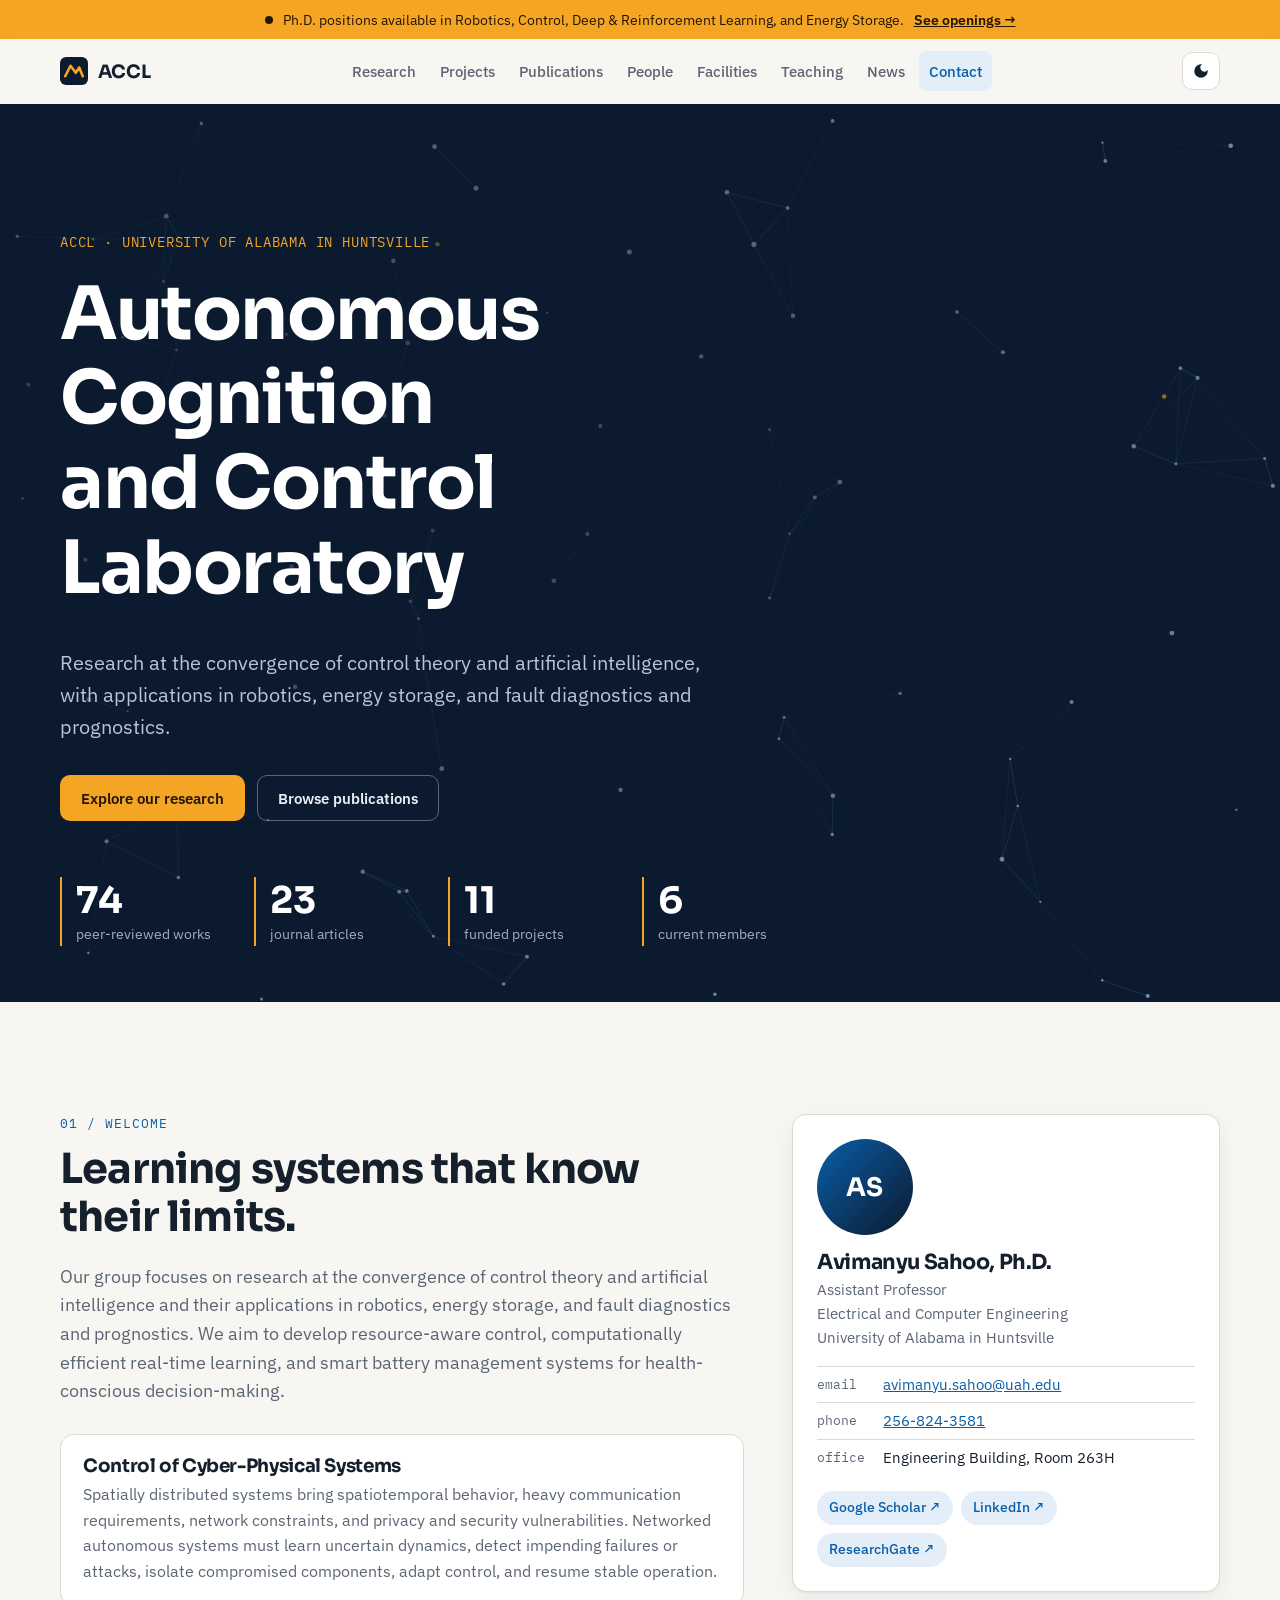
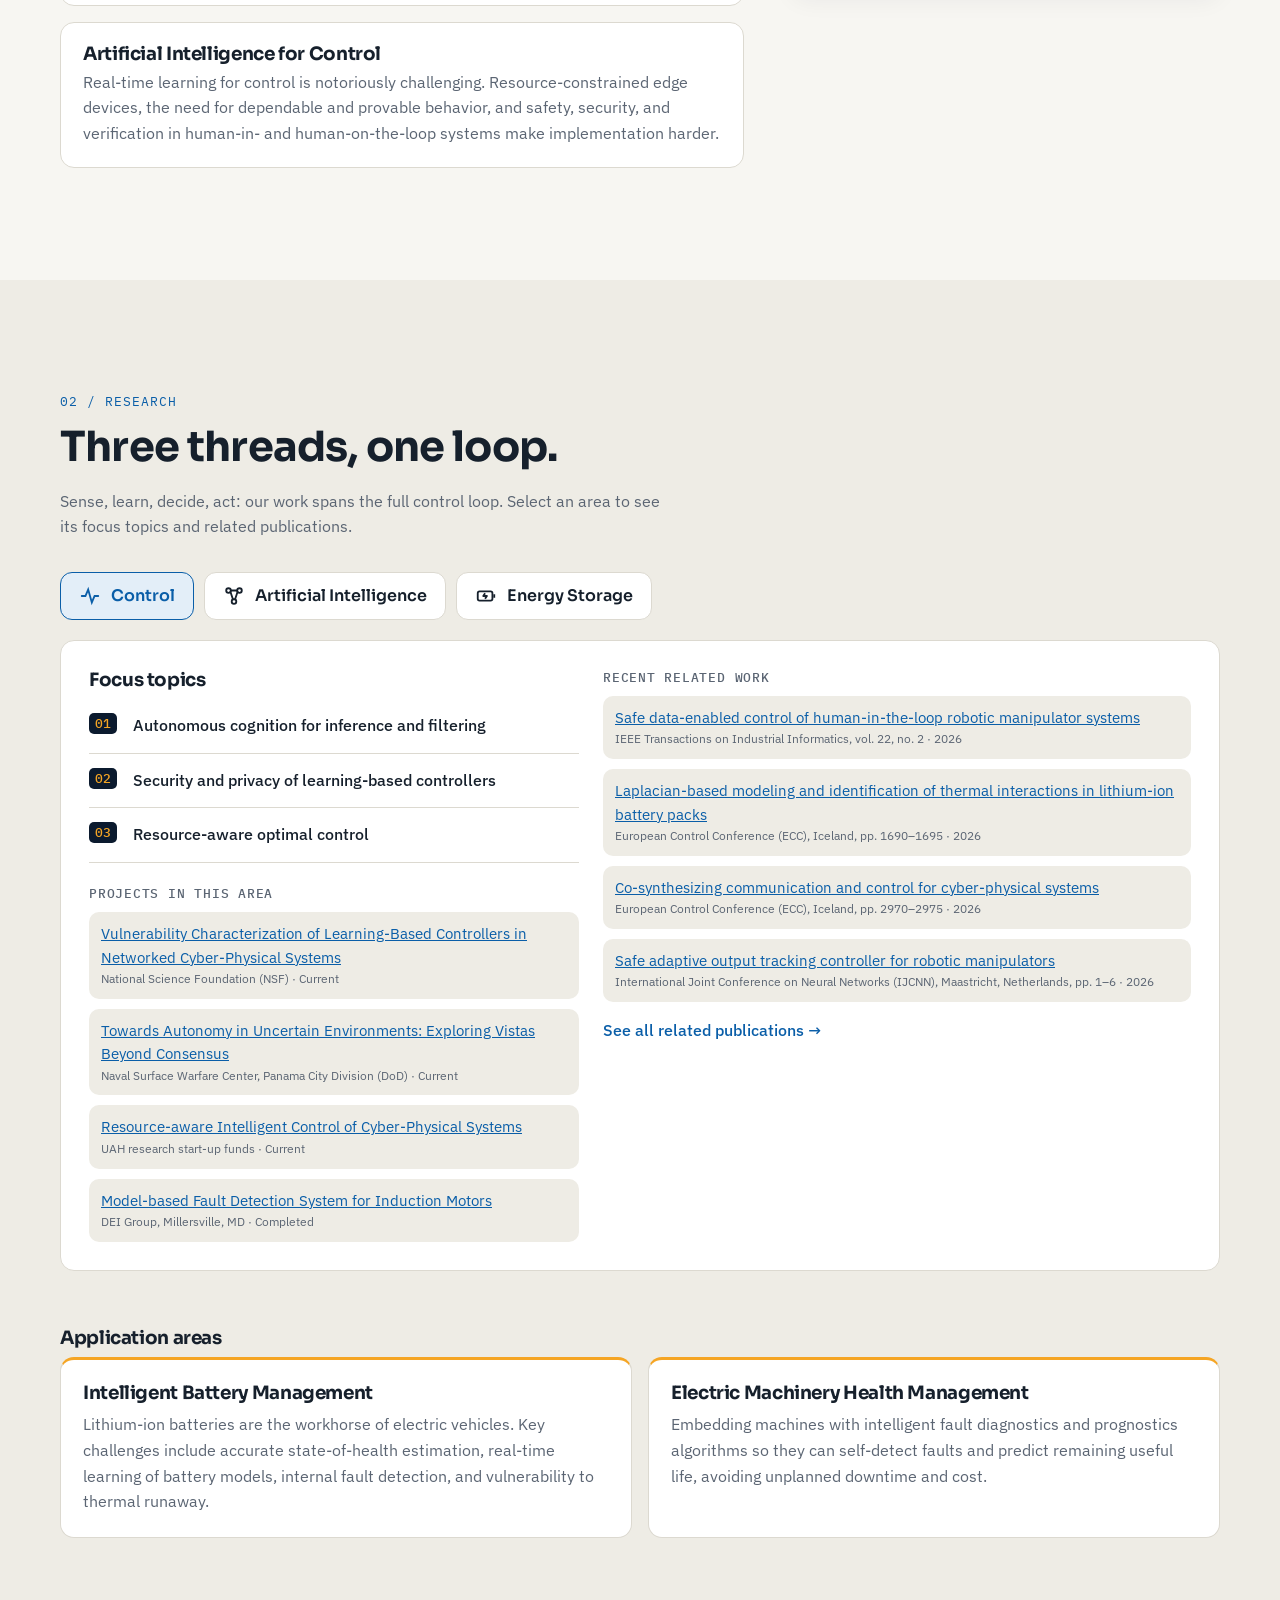
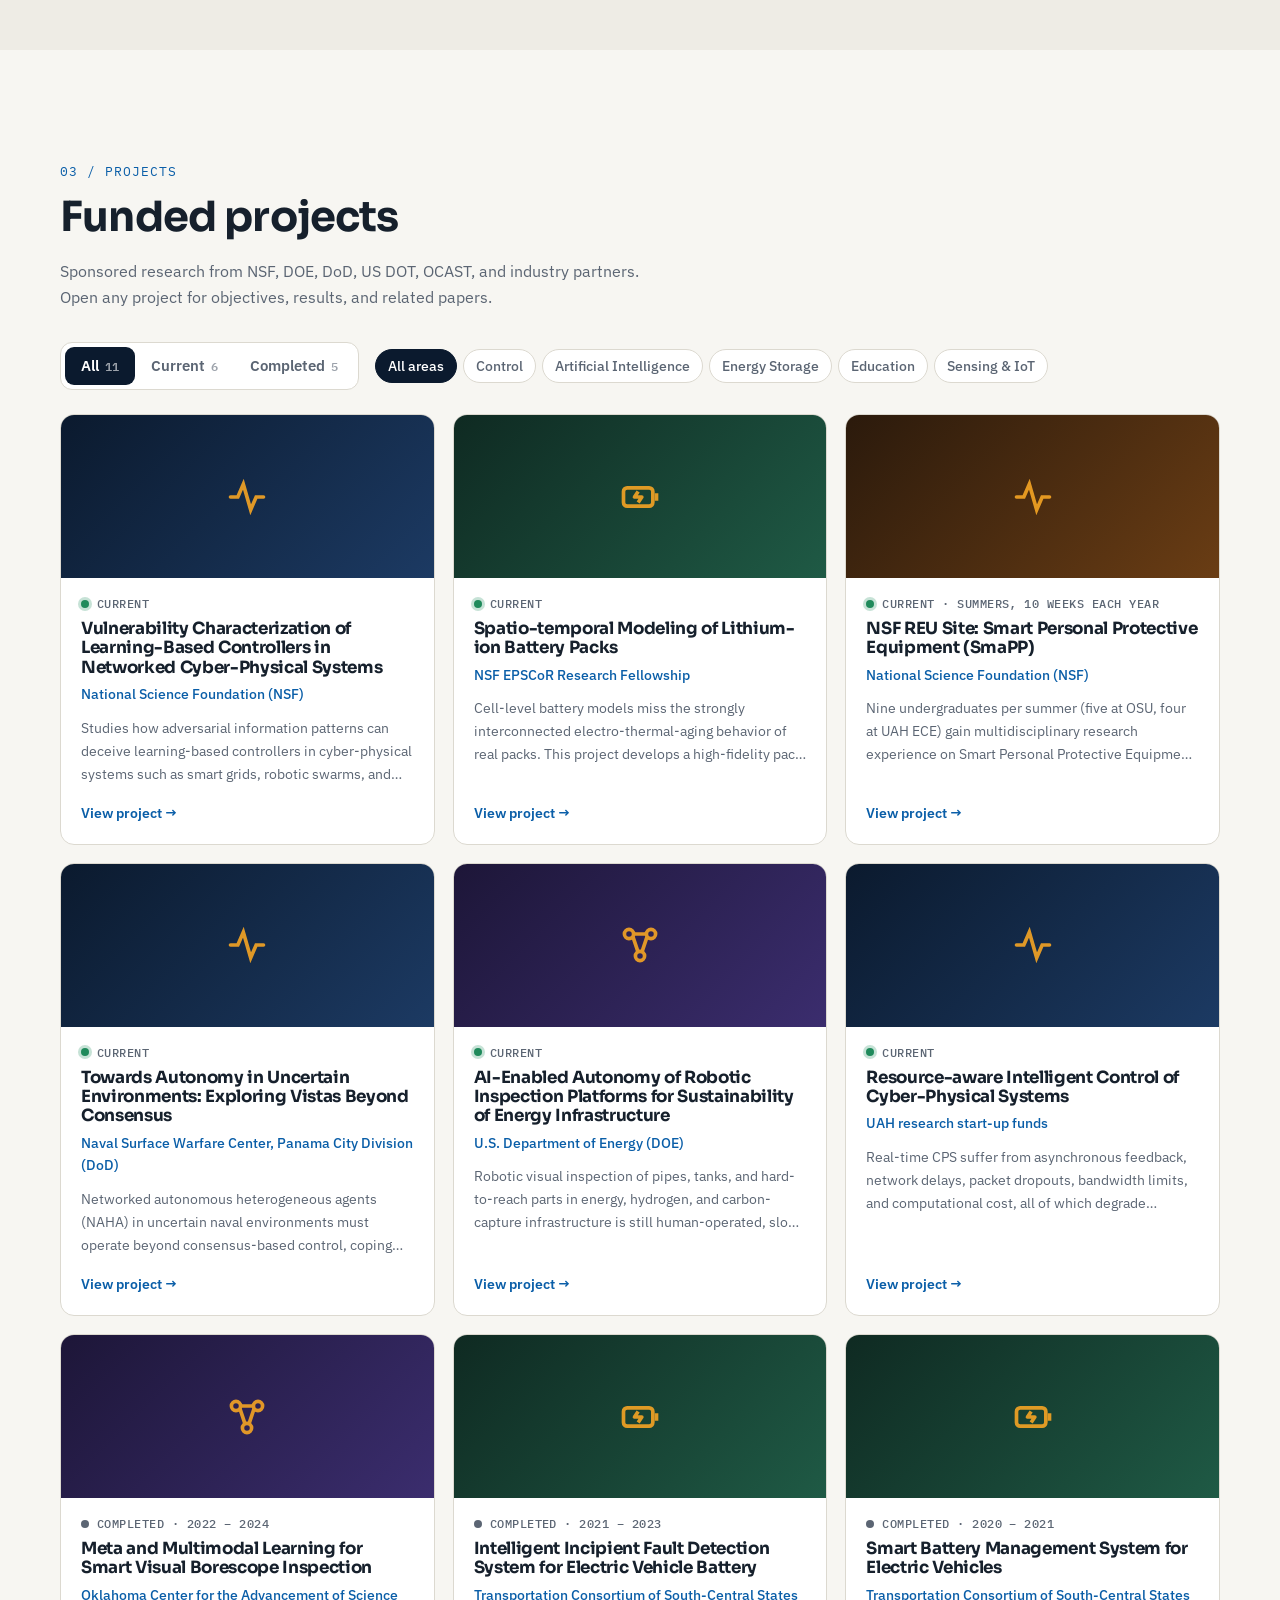
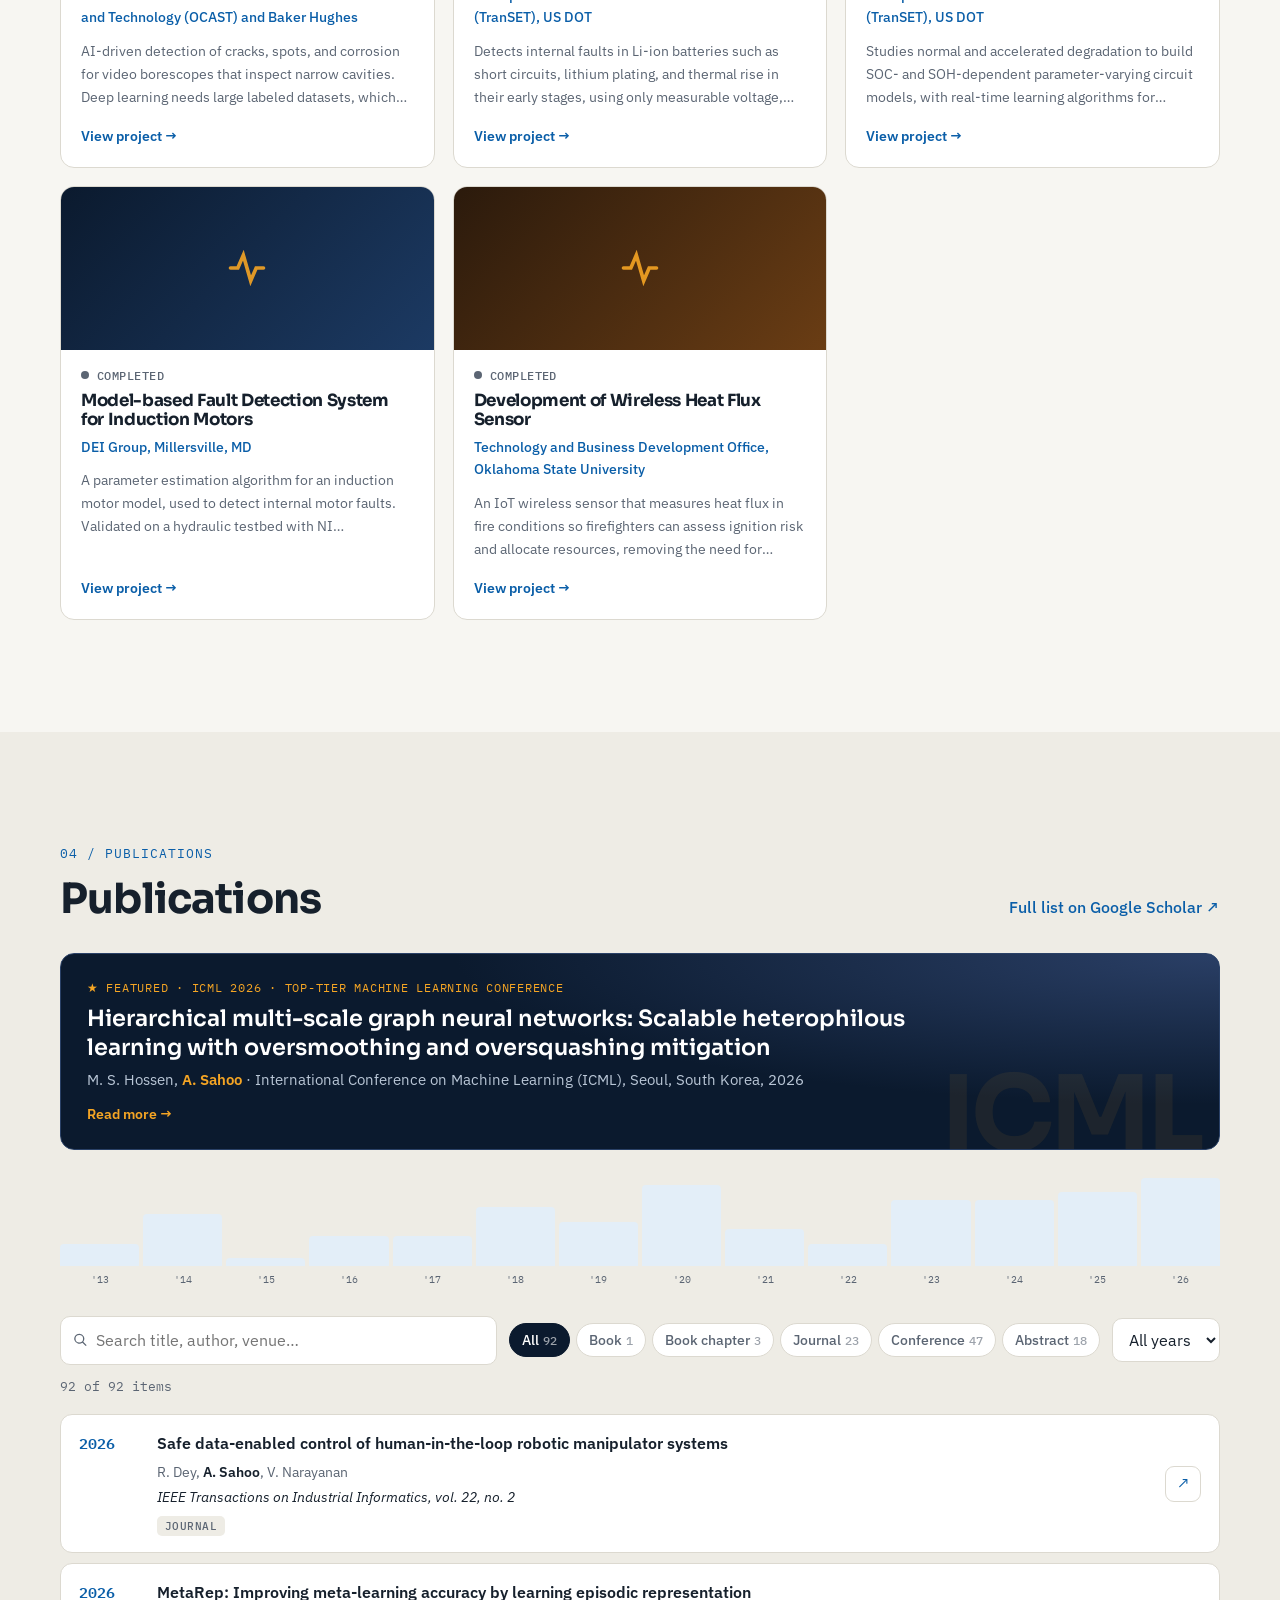
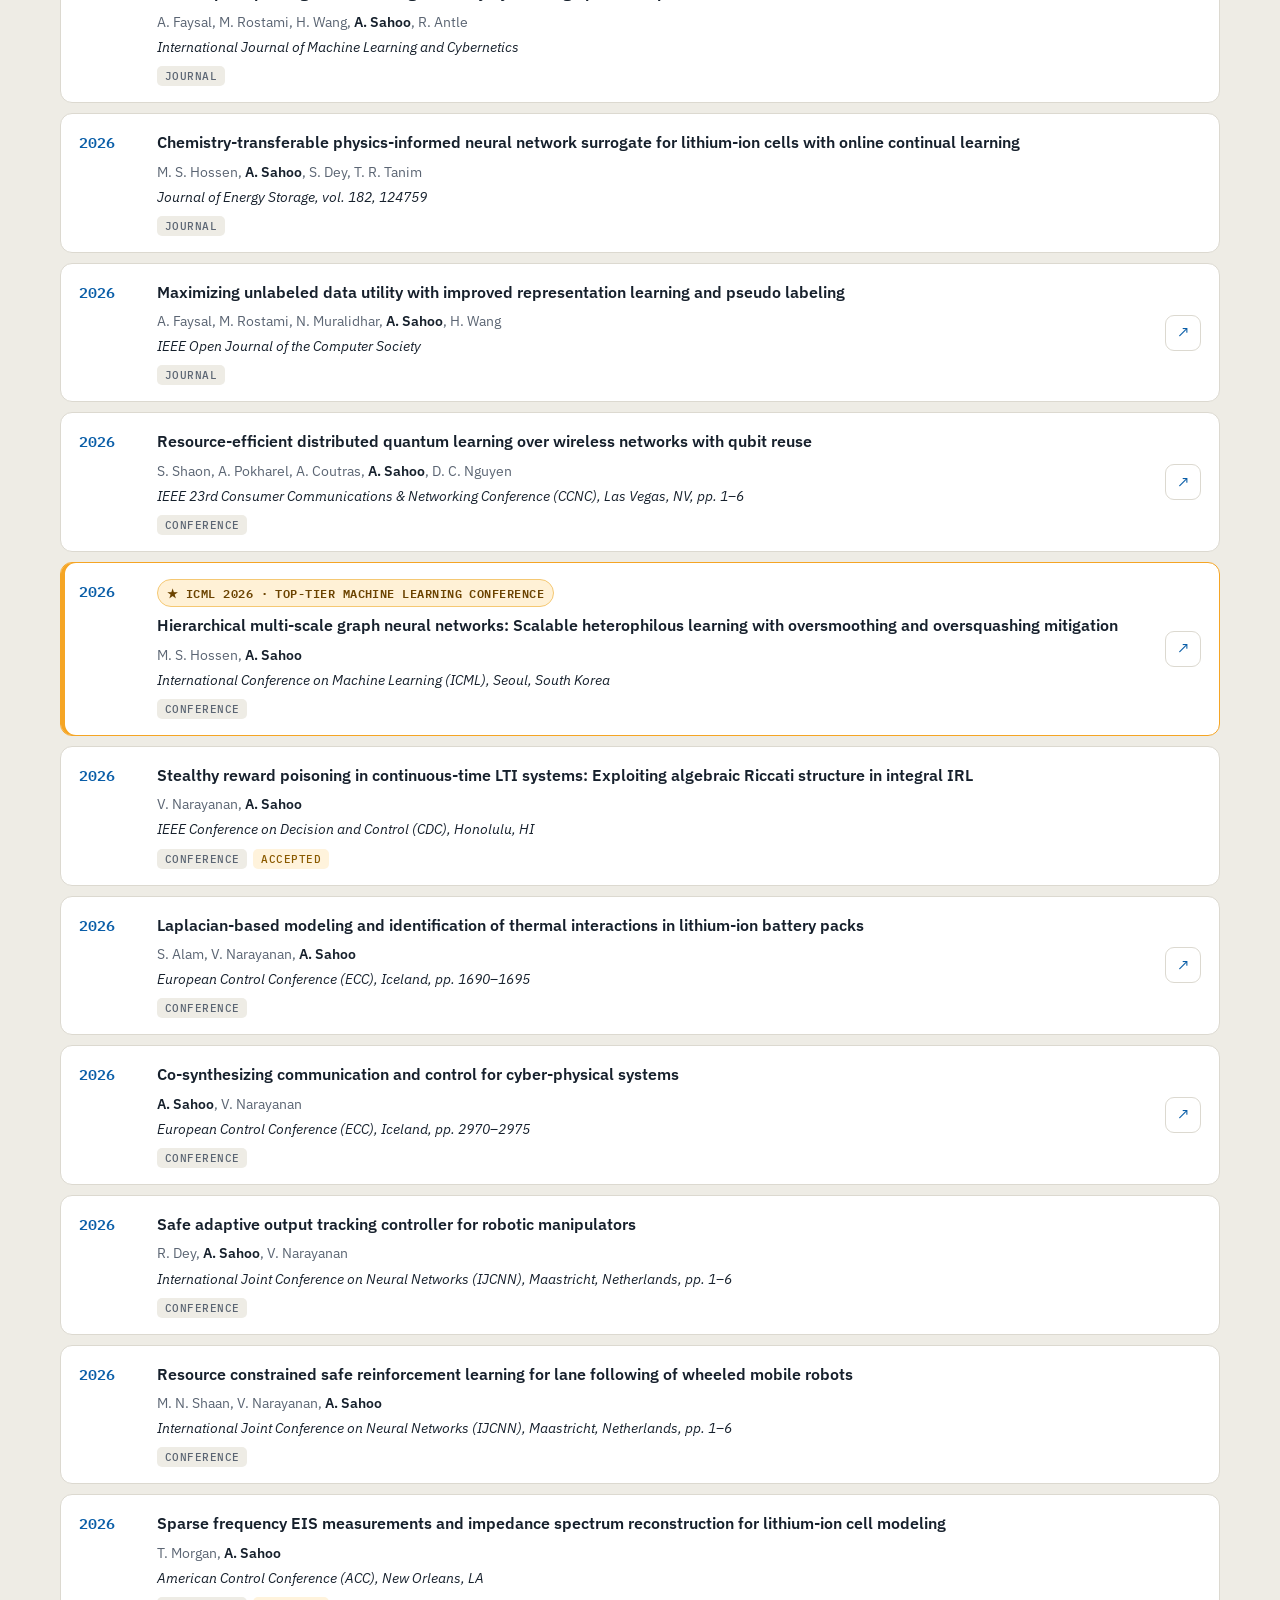
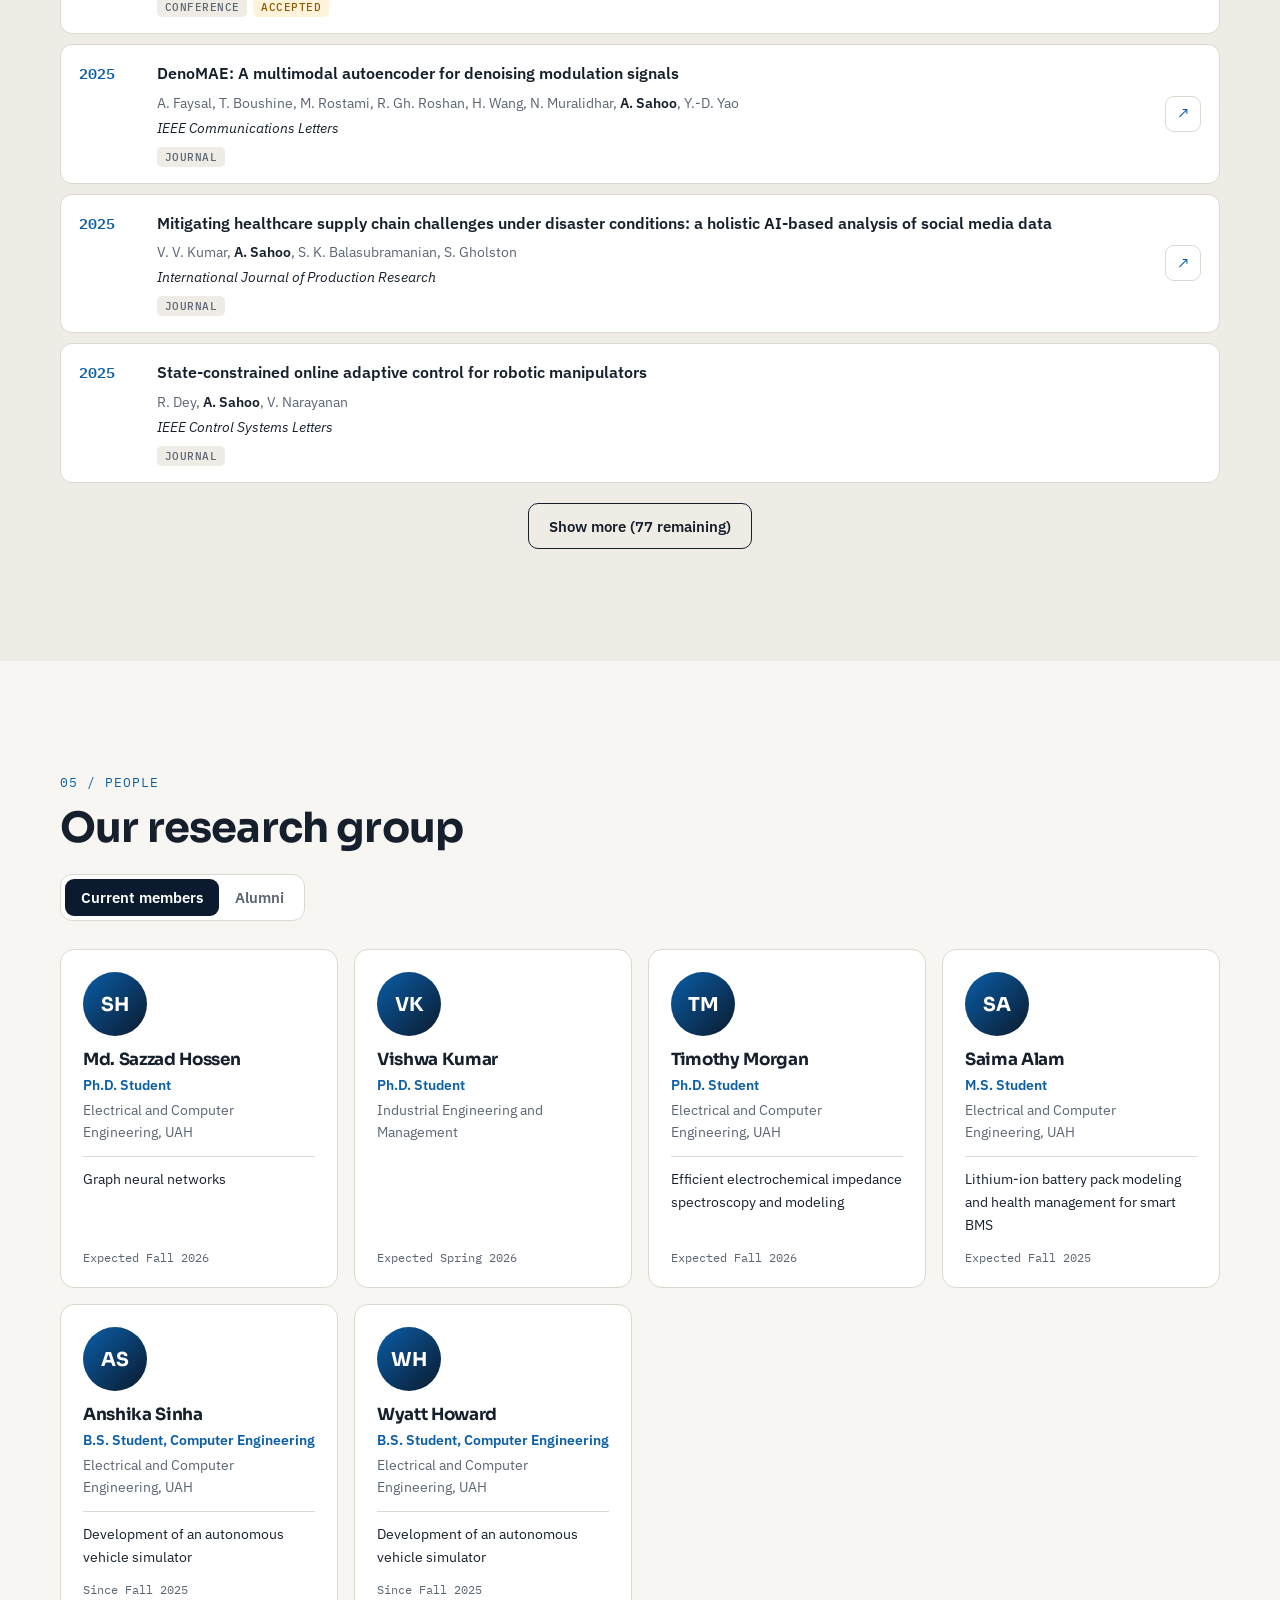
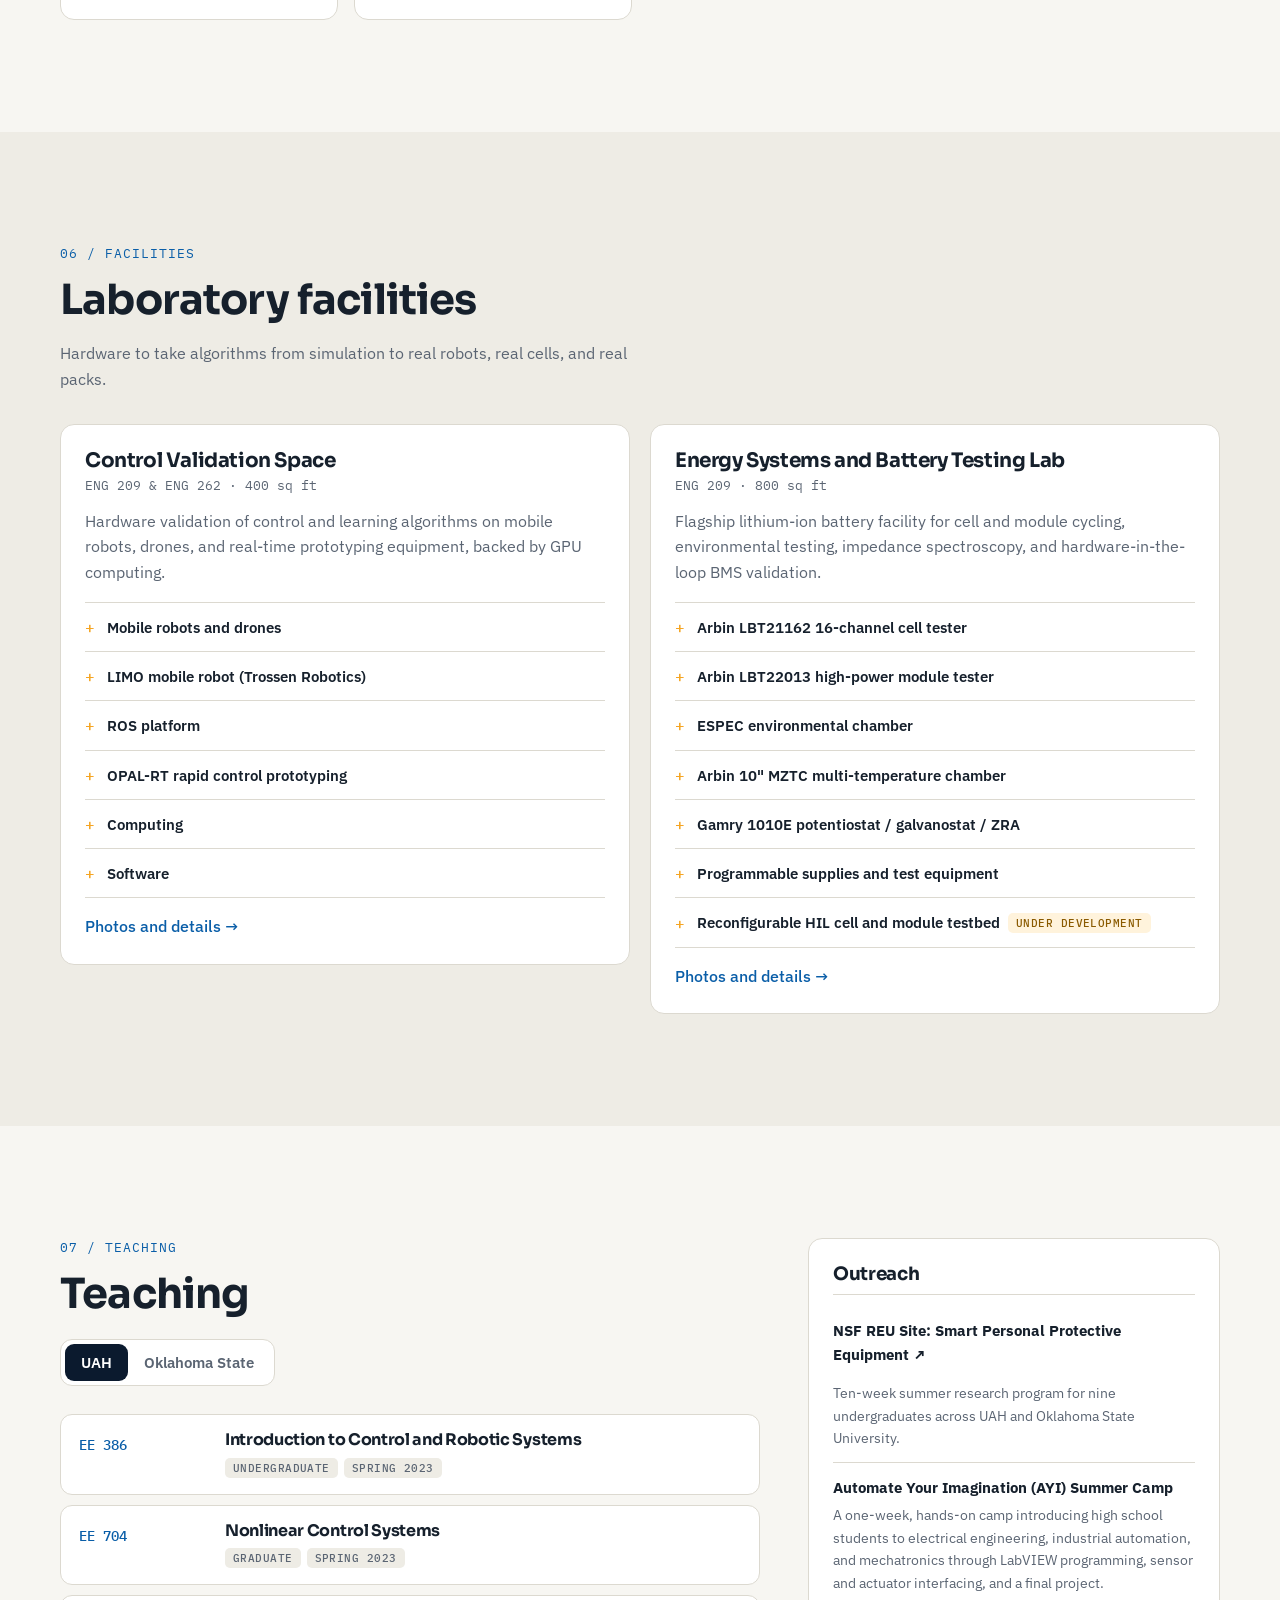
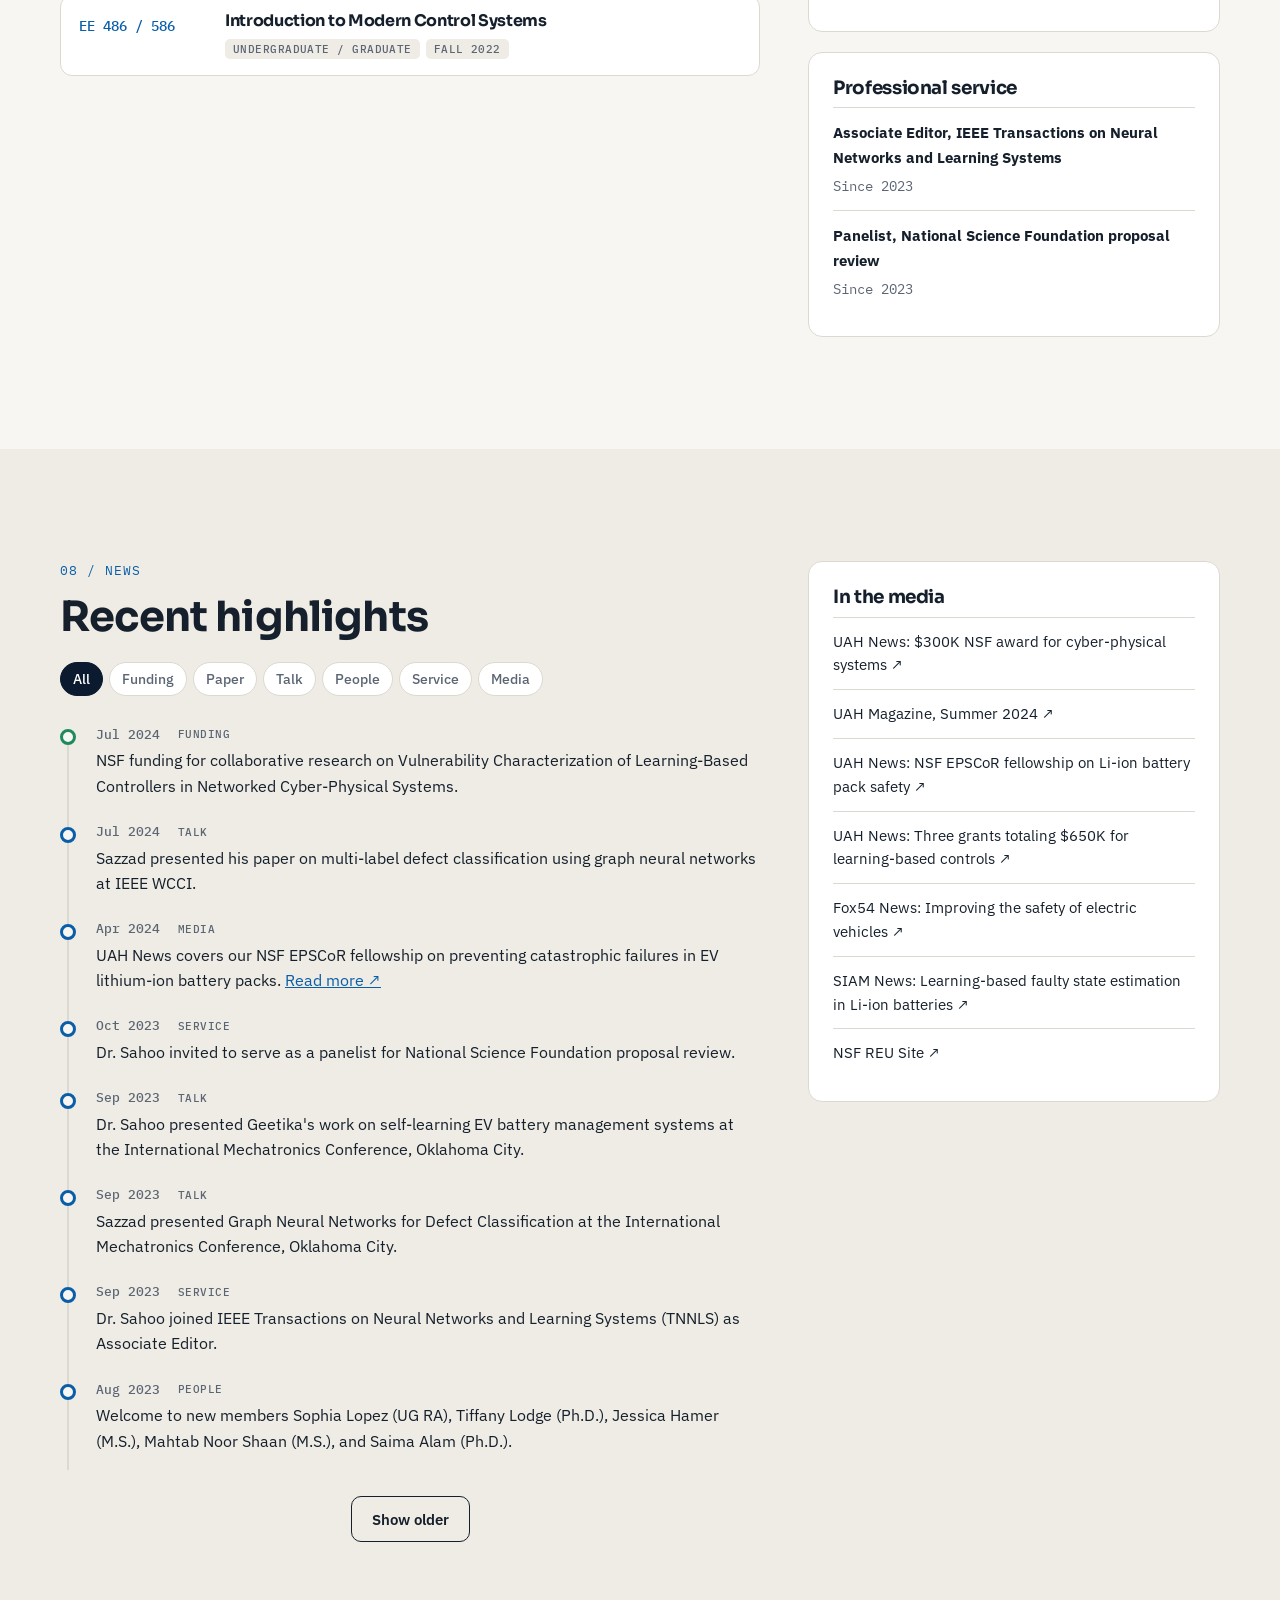
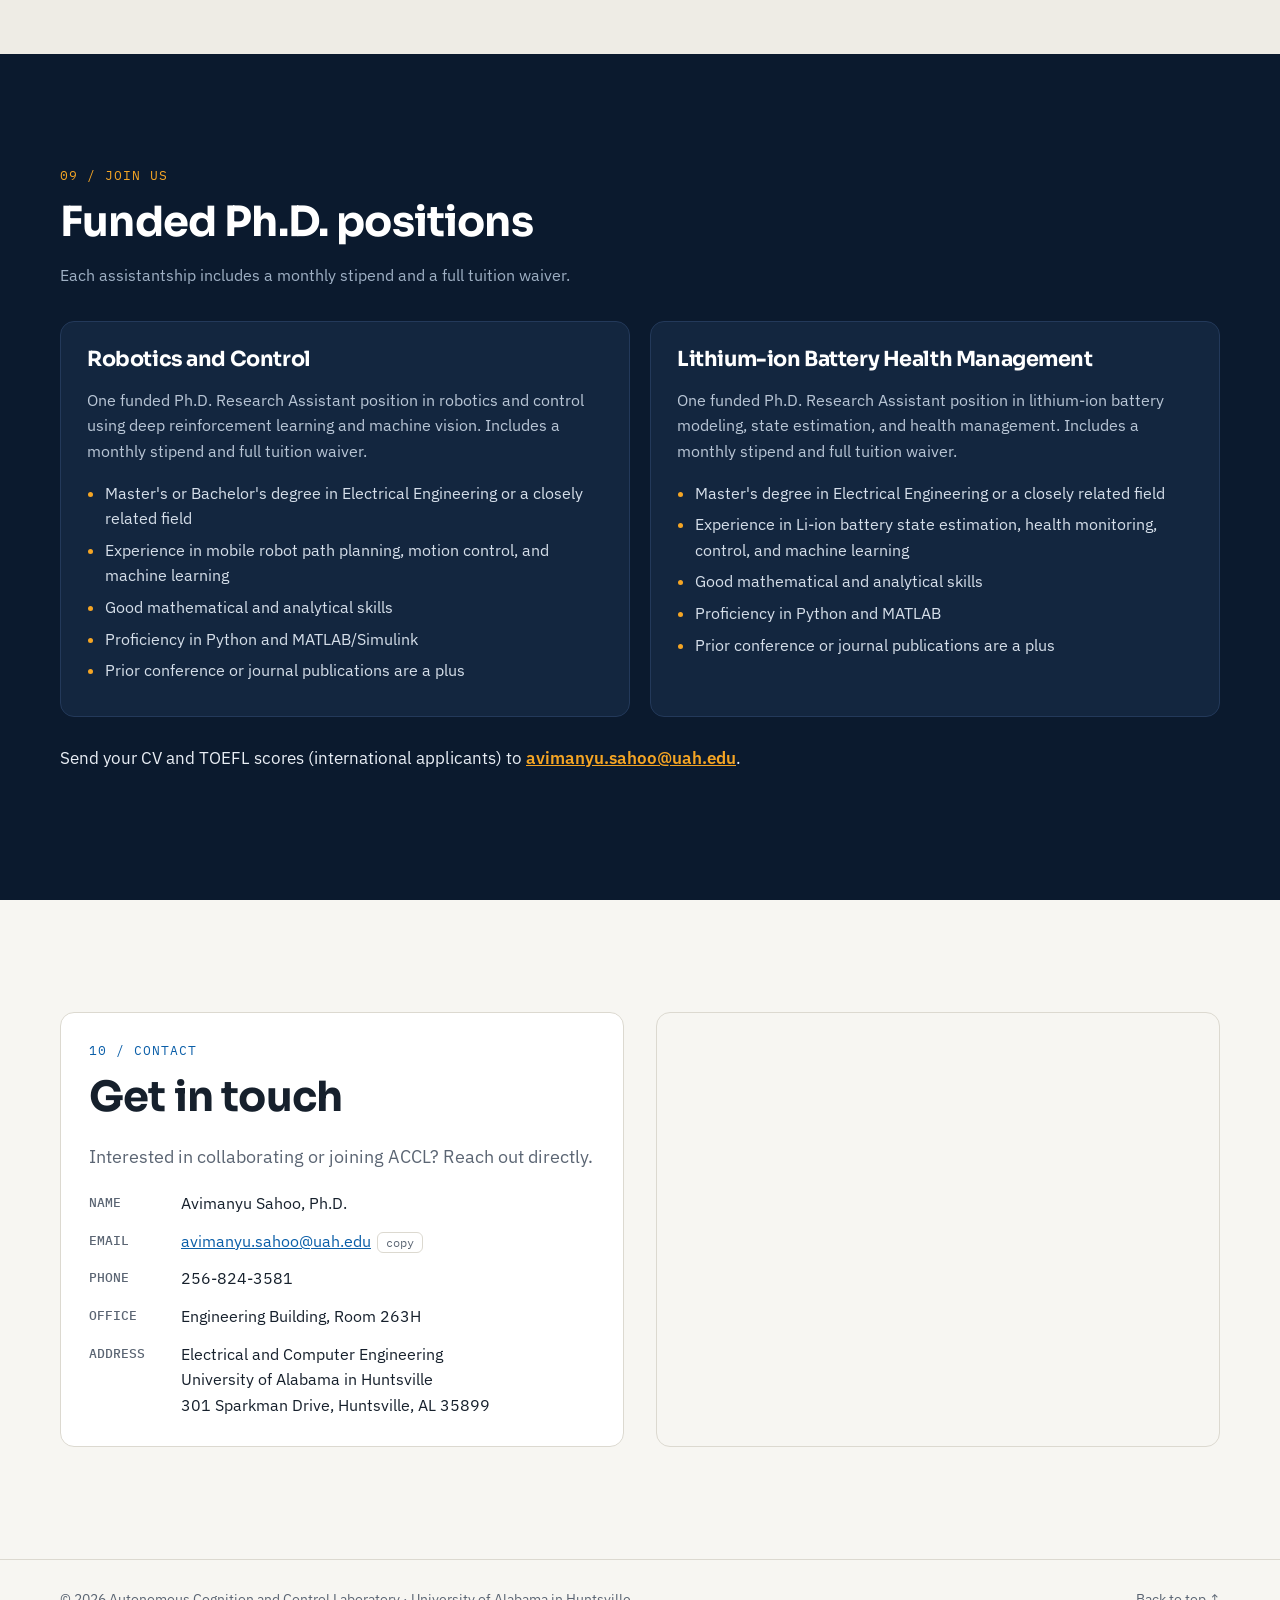
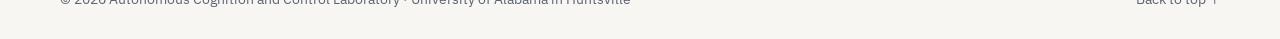
==== commit a91fc111: "Add files via upload" ====
--- a/index.html
+++ b/index.html
@@ -10,7 +10,7 @@
   <link rel="preconnect" href="https://fonts.googleapis.com">
   <link rel="preconnect" href="https://fonts.gstatic.com" crossorigin>
   <link href="https://fonts.googleapis.com/css2?family=Sora:wght@500;600;700&family=IBM+Plex+Sans:wght@400;500;600&family=IBM+Plex+Mono:wght@400;500&display=swap" rel="stylesheet">
-  <link rel="stylesheet" href="css/style.css?v=2">
+  <link rel="stylesheet" href="css/style.css?v=3">
   <link rel="icon" href="data:image/svg+xml,%3Csvg xmlns='http://www.w3.org/2000/svg' viewBox='0 0 32 32'%3E%3Crect width='32' height='32' rx='7' fill='%230b1a2e'/%3E%3Cpath d='M6 22 L12 10 L18 18 L22 12 L26 22' stroke='%23f5a524' stroke-width='3' fill='none' stroke-linecap='round' stroke-linejoin='round'/%3E%3C/svg%3E">
 </head>
 <body>
@@ -114,6 +114,7 @@
           <h2>Publications</h2>
           <a class="text-link" id="scholar-link" target="_blank" rel="noopener">Full list on Google Scholar ↗</a>
         </div>
+        <div class="pub-featured" id="pub-featured"></div>
         <div class="pub-chart" id="pub-chart" aria-label="Publications per year"></div>
         <div class="pub-controls">
           <label class="search">
@@ -210,6 +211,6 @@
     </div>
   </footer>
 
-  <script src="js/app.js?v=2"></script>
+  <script src="js/app.js?v=3"></script>
 </body>
 </html>
--- a/css/style.css
+++ b/css/style.css
@@ -364,3 +364,20 @@
 .lightbox img { max-width: 100%; max-height: 88vh; border-radius: 8px; background: #fff; }
 .lightbox p { color: #d6dfea; text-align: center; margin: 12px 0 0; }
 .notfound { padding: 120px 0; text-align: center; }
+
+/* ===== Featured publications ===== */
+.pub-featured { display: grid; gap: 14px; margin: 8px 0 28px; }
+.pub-featured:empty { display: none; }
+.feat-card { position: relative; display: flex; flex-direction: column; gap: 6px; padding: 24px 26px; border-radius: var(--radius); text-decoration: none; color: #e9eef5; background: radial-gradient(120% 140% at 100% 0%, #2a3f66 0%, var(--ink) 55%); border: 1px solid #2a4167; overflow: hidden; transition: transform .2s, box-shadow .2s; }
+.feat-card::after { content: attr(data-mark); position: absolute; right: 18px; bottom: -18px; font: 700 6.5rem/1 var(--font-h); color: rgba(245,165,36,.08); letter-spacing: -.04em; pointer-events: none; }
+.feat-card:hover { transform: translateY(-2px); box-shadow: 0 12px 32px rgba(11,26,46,.25); }
+.feat-label { color: var(--signal); font-size: .78rem; letter-spacing: .06em; text-transform: uppercase; }
+.feat-title { font: 600 clamp(1.1rem, 2.2vw, 1.4rem)/1.3 var(--font-h); color: #fff; max-width: 52ch; position: relative; z-index: 1; }
+.feat-meta { color: #b9c6d6; font-size: .92rem; position: relative; z-index: 1; }
+.feat-meta b { color: var(--signal); font-weight: 600; }
+.feat-go { color: var(--signal); font-weight: 600; font-size: .9rem; margin-top: 4px; }
+.pub.featured { border-color: var(--signal); box-shadow: inset 4px 0 0 var(--signal); }
+.star-badge { display: inline-block; font: 600 .72rem var(--font-m); text-transform: uppercase; letter-spacing: .04em; color: #6b4300; background: #fff1d6; border: 1px solid #f5c873; padding: 3px 9px; border-radius: 999px; margin-bottom: 6px; }
+.star-badge.on-dark { color: #241600; background: var(--signal); border-color: var(--signal); margin: 4px 0 2px; }
+:root[data-theme="dark"] .star-badge:not(.on-dark) { color: var(--signal); background: #3a2c0d; border-color: #6b4d12; }
+@media (prefers-color-scheme: dark) { :root:not([data-theme="light"]) .star-badge:not(.on-dark) { color: var(--signal); background: #3a2c0d; border-color: #6b4d12; } }
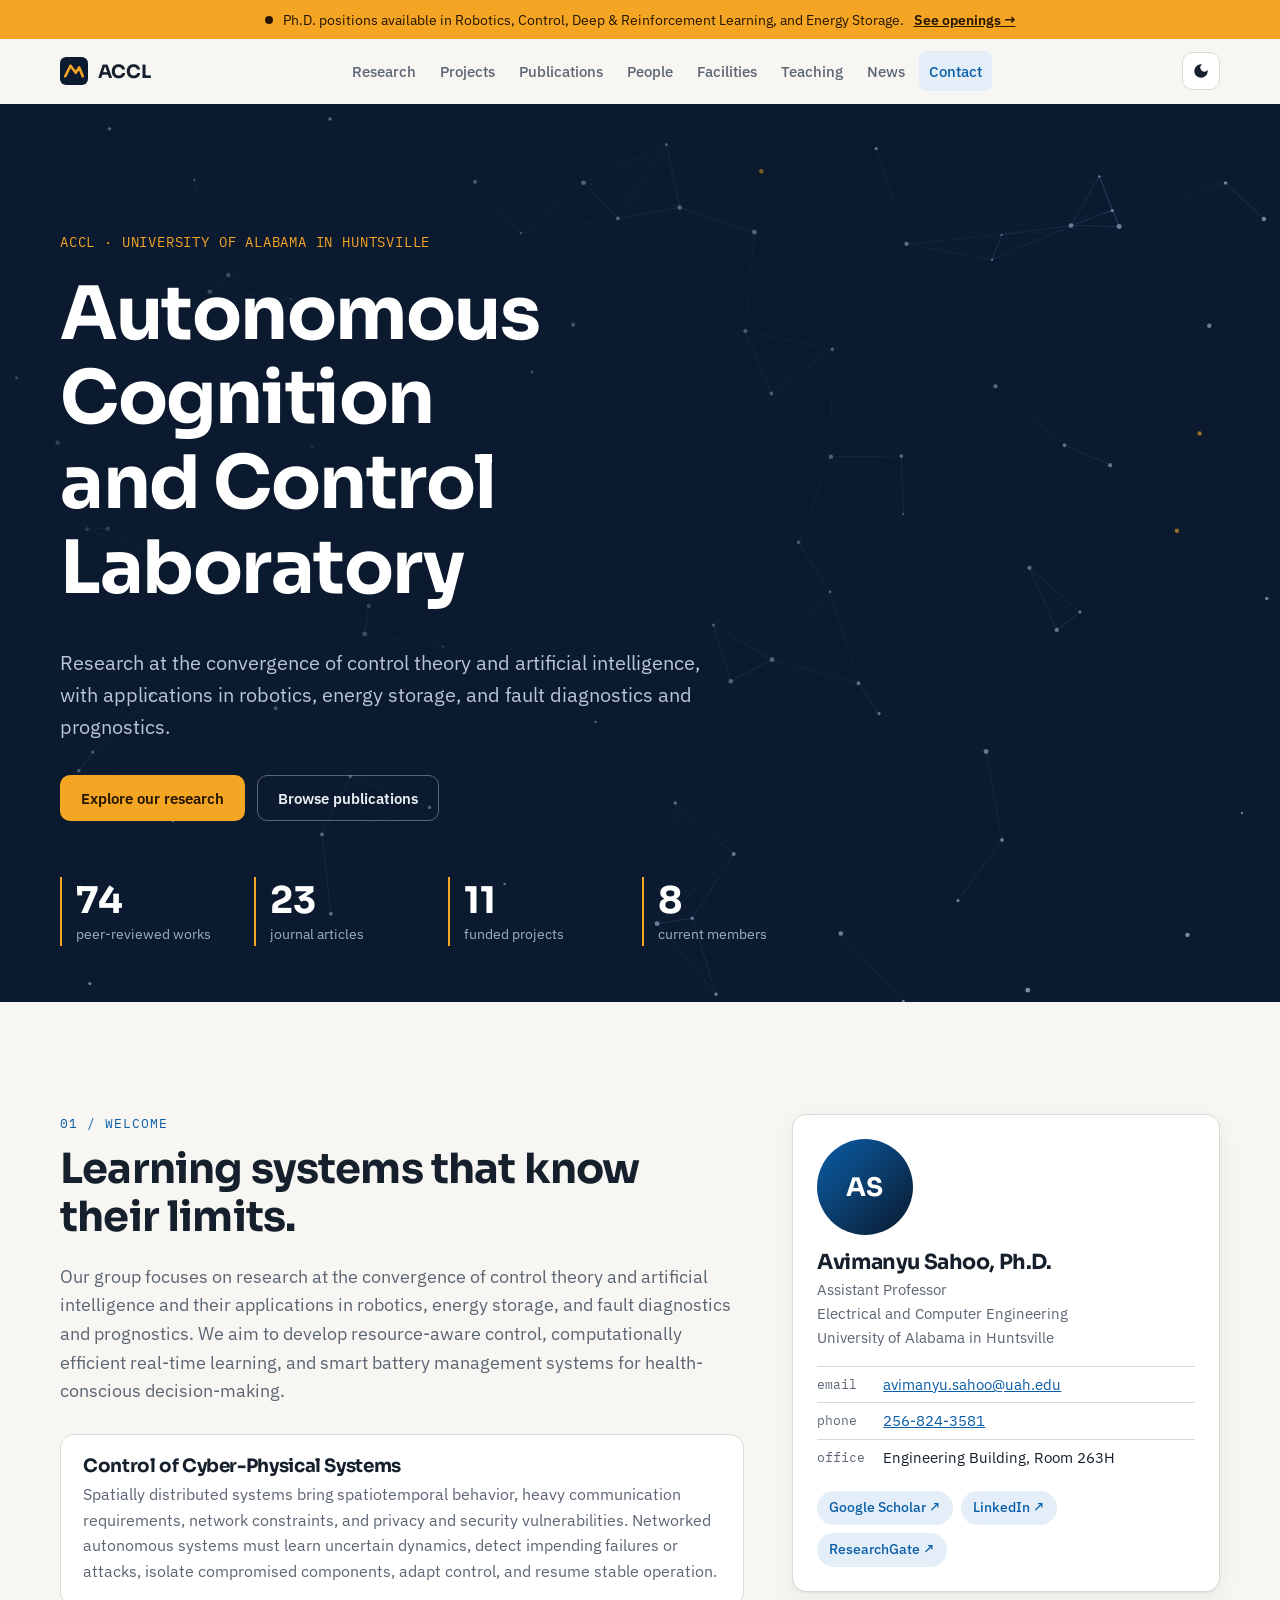
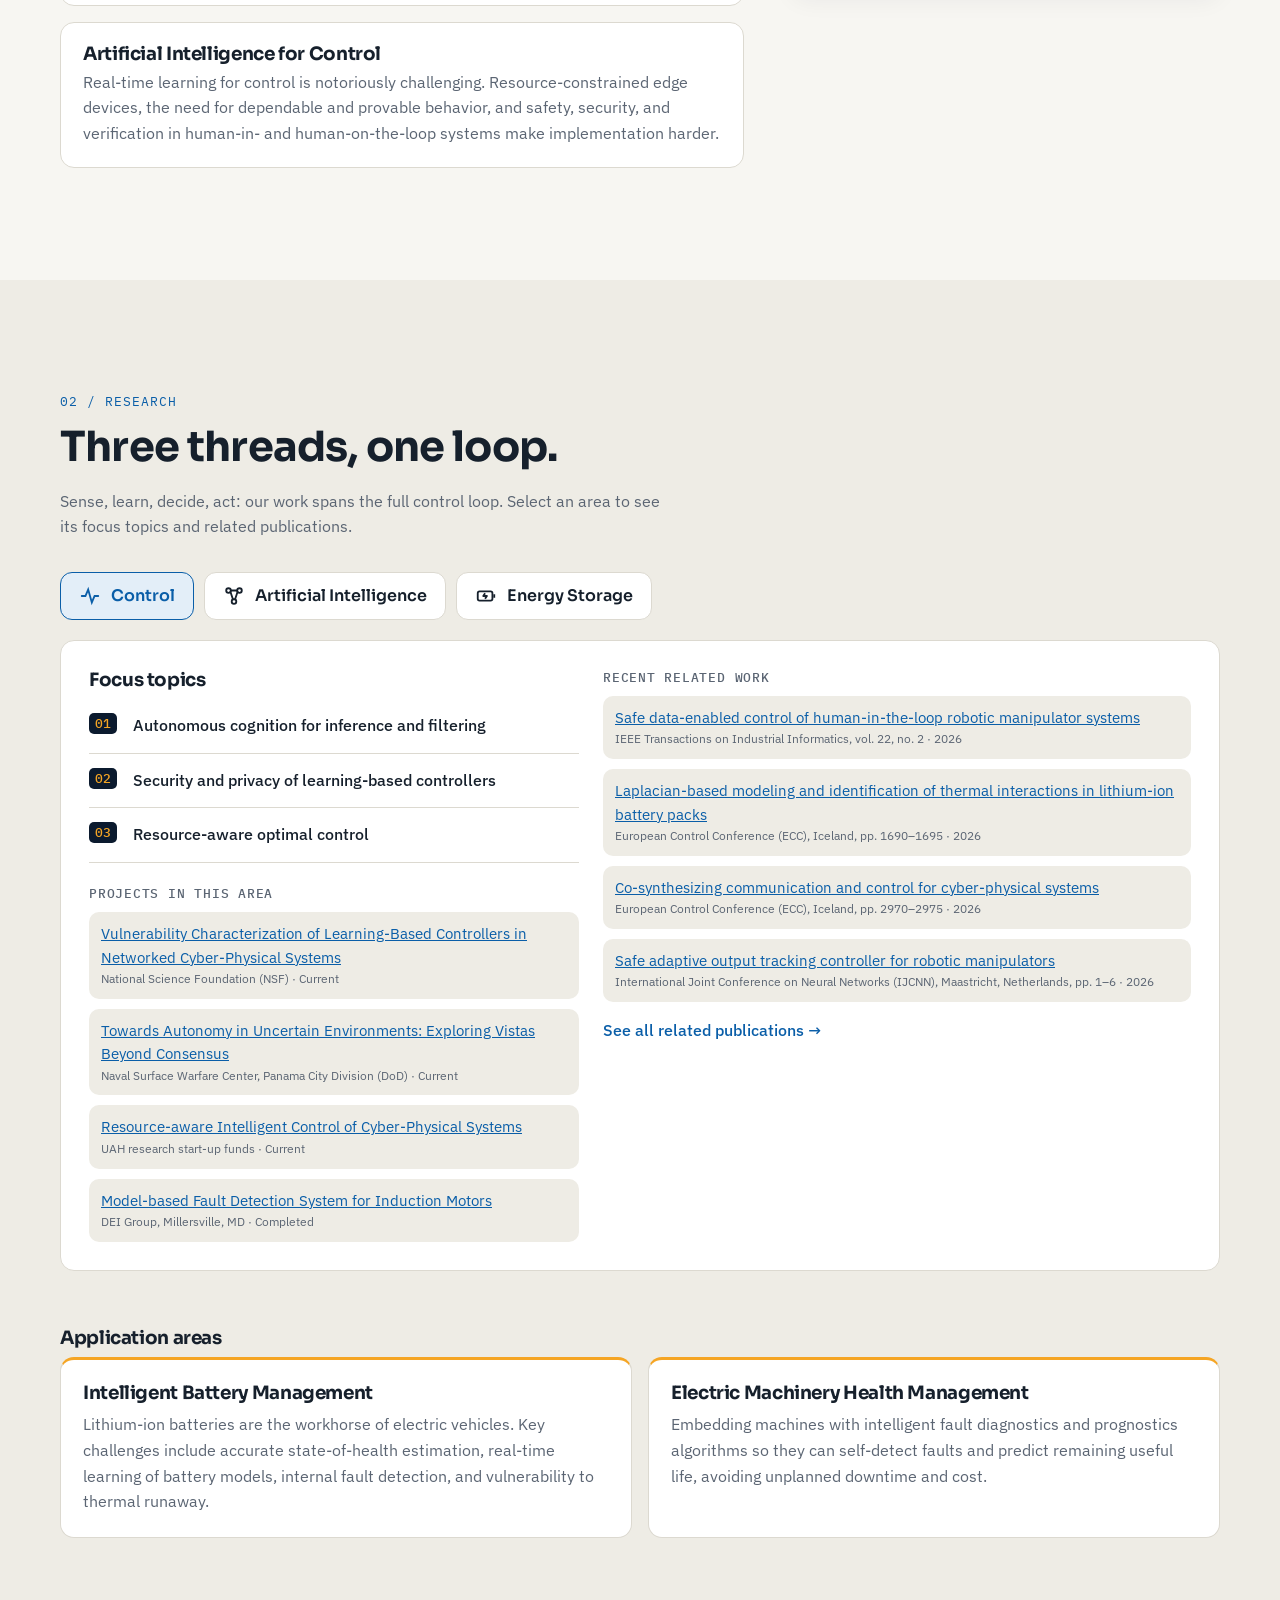
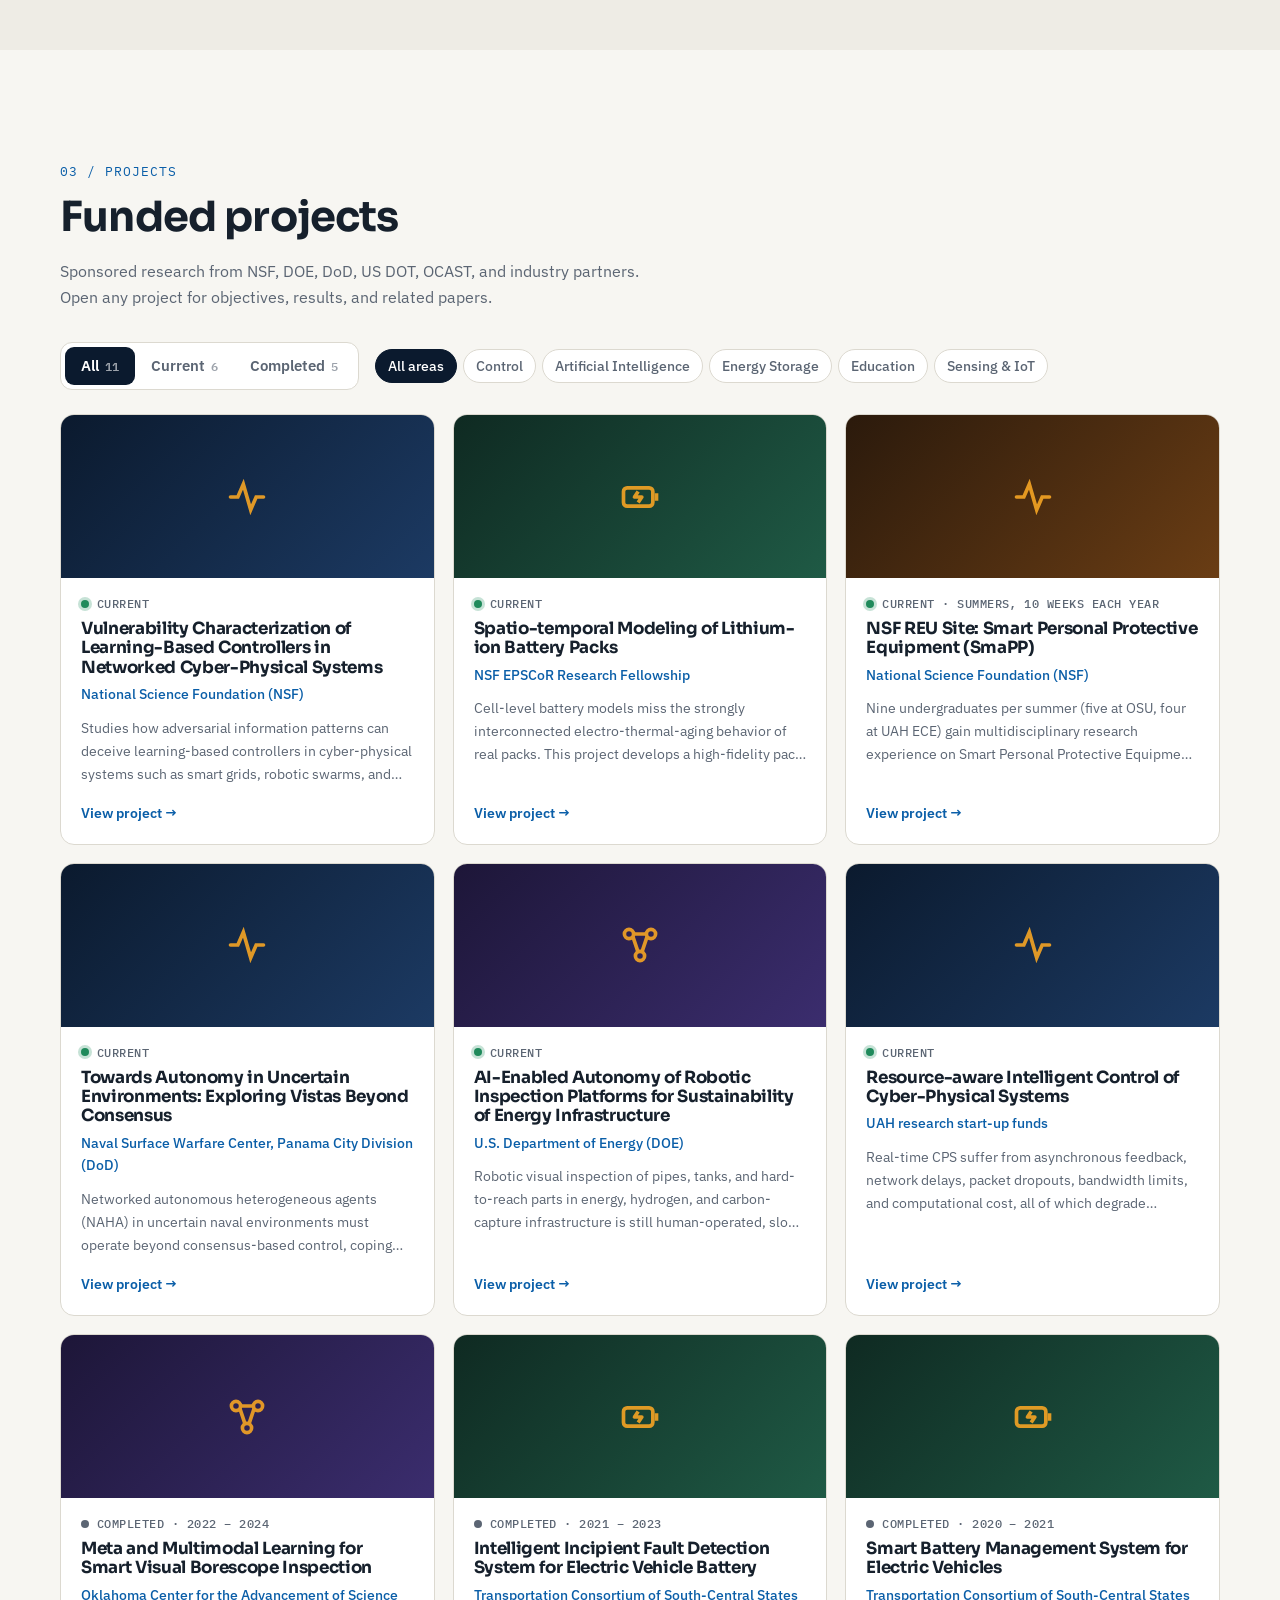
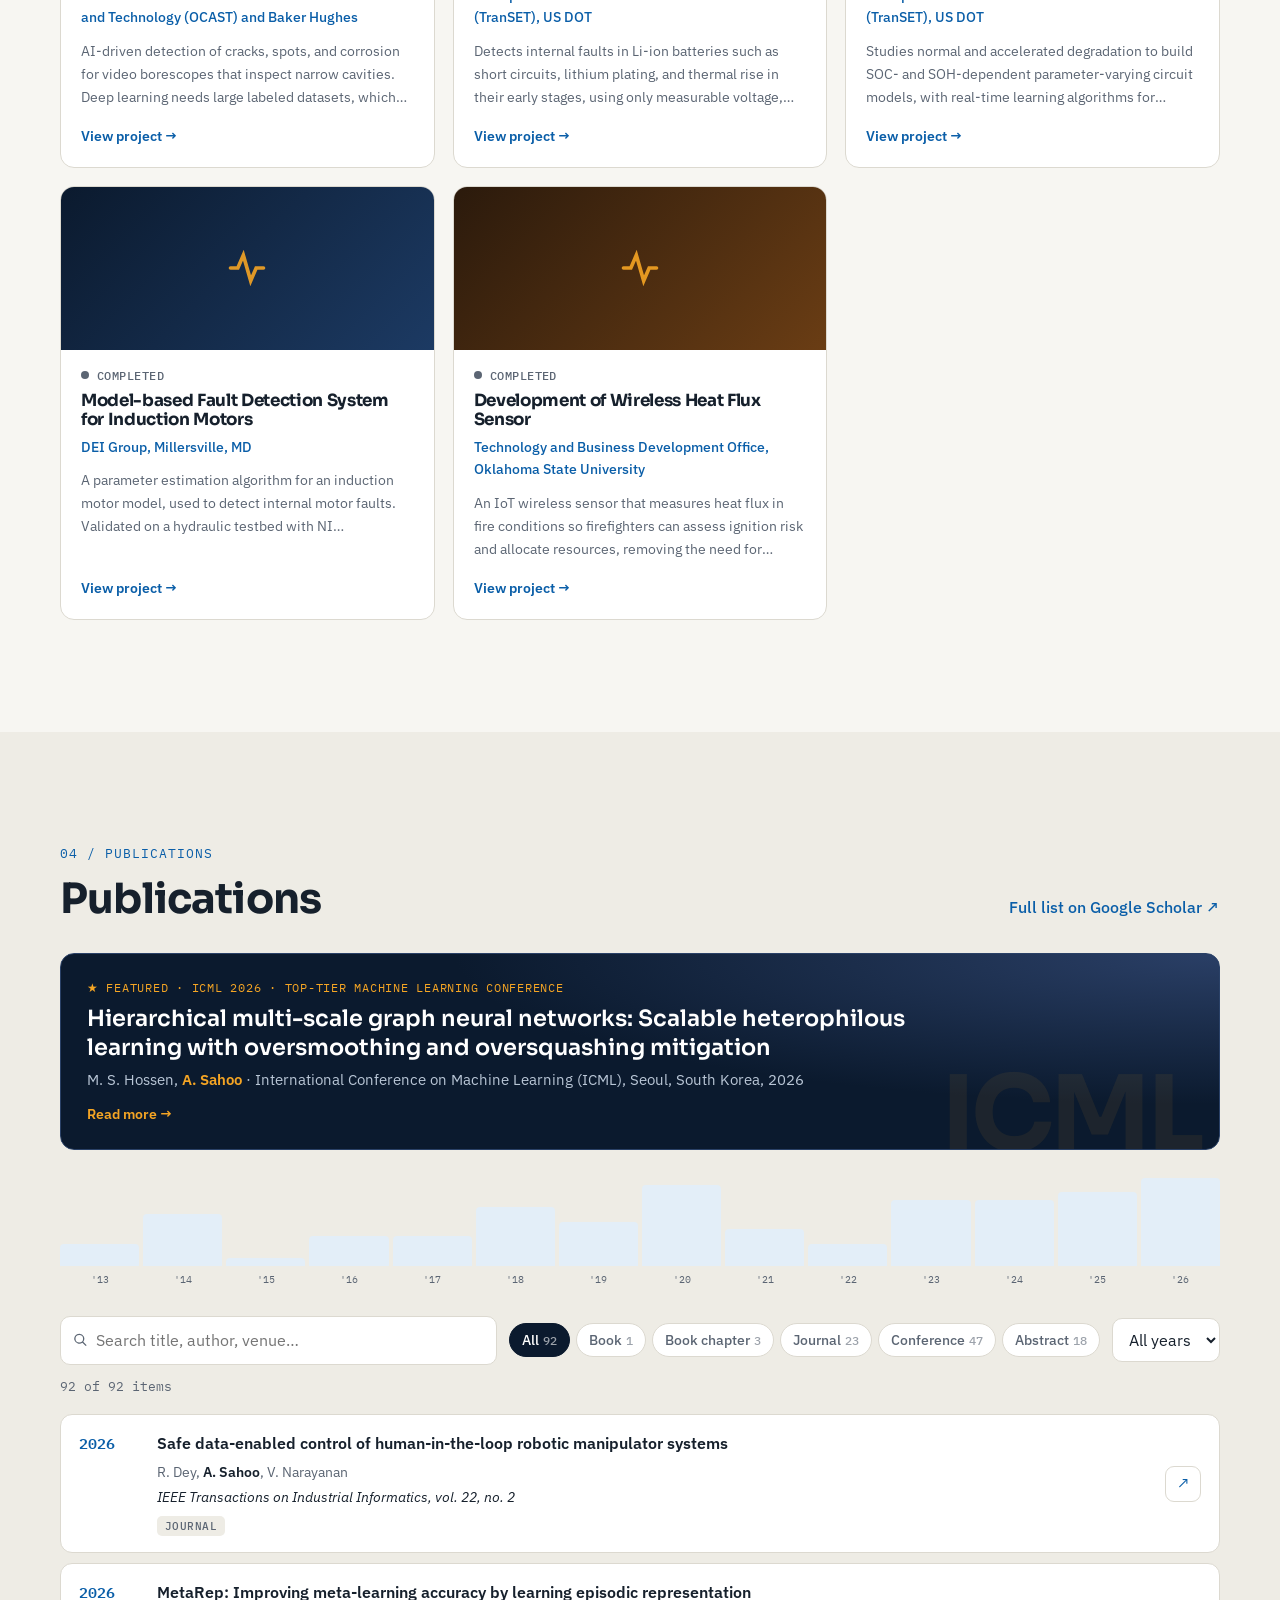
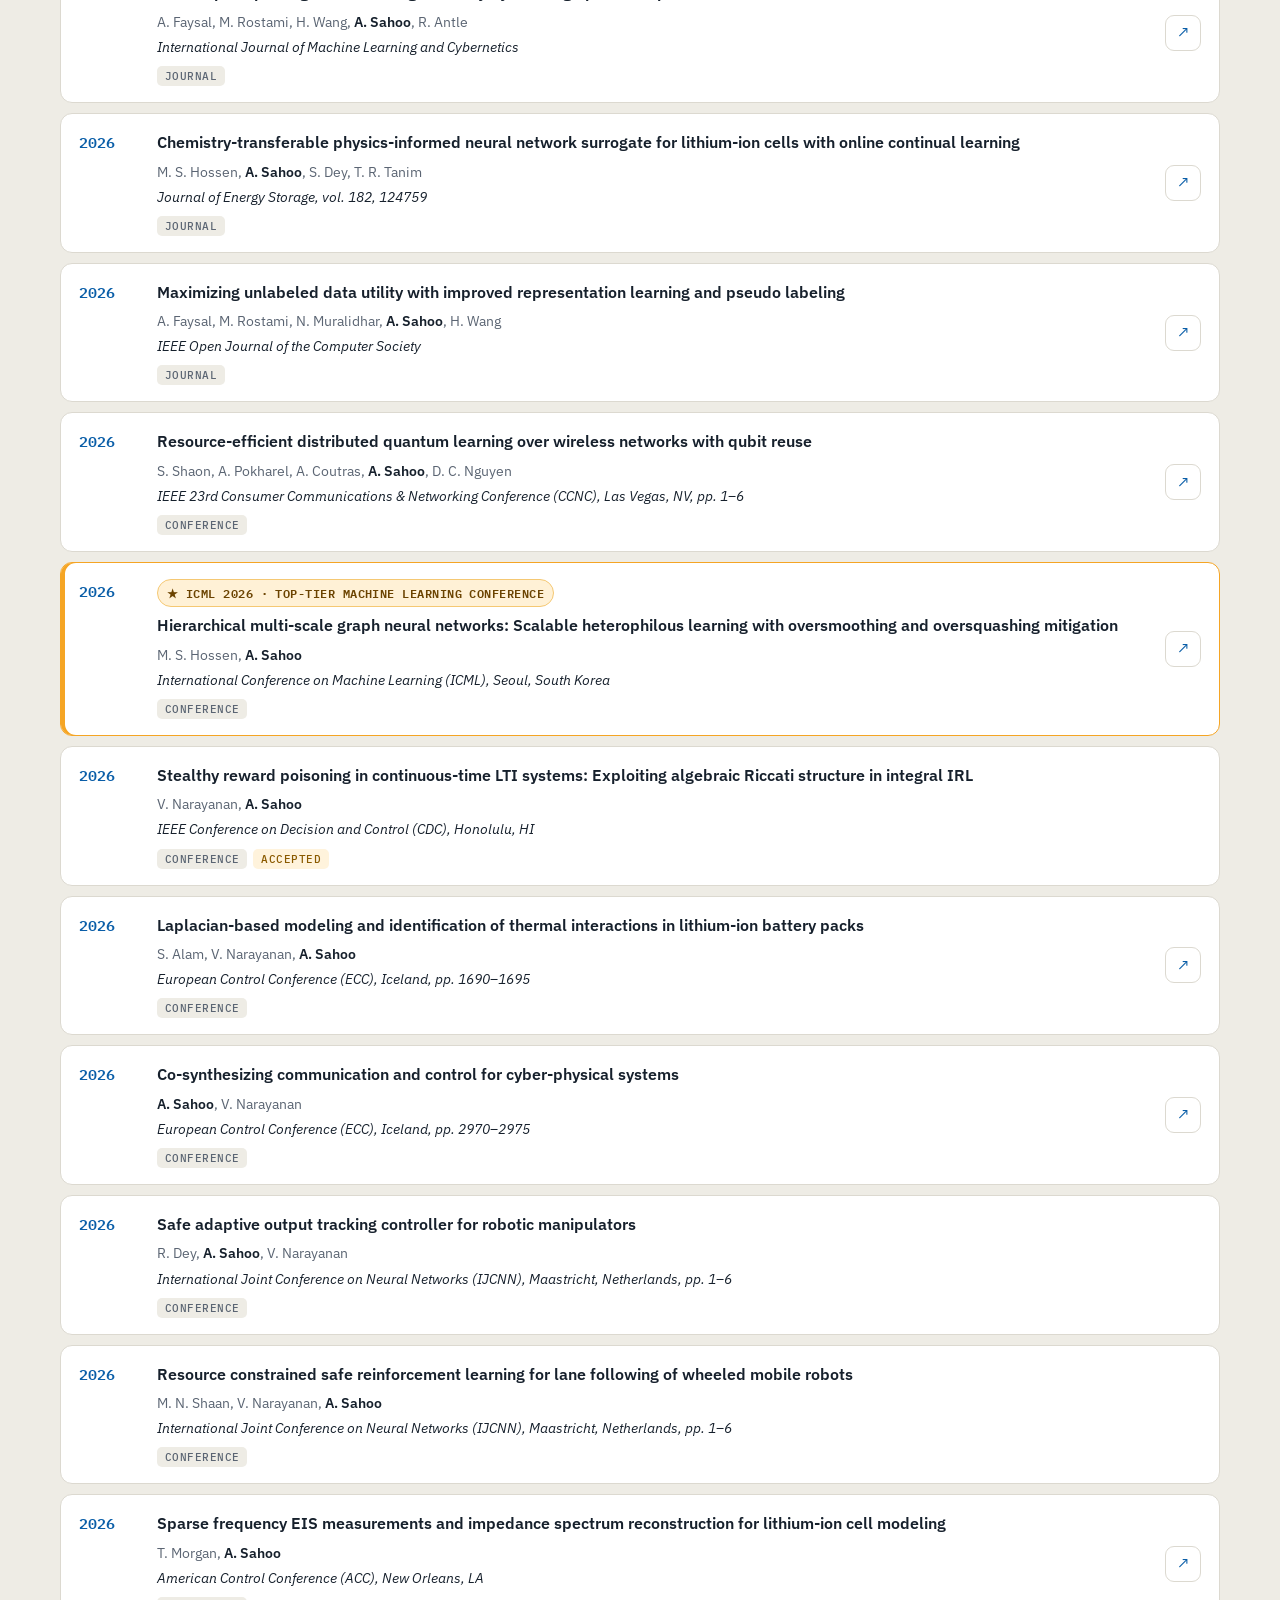
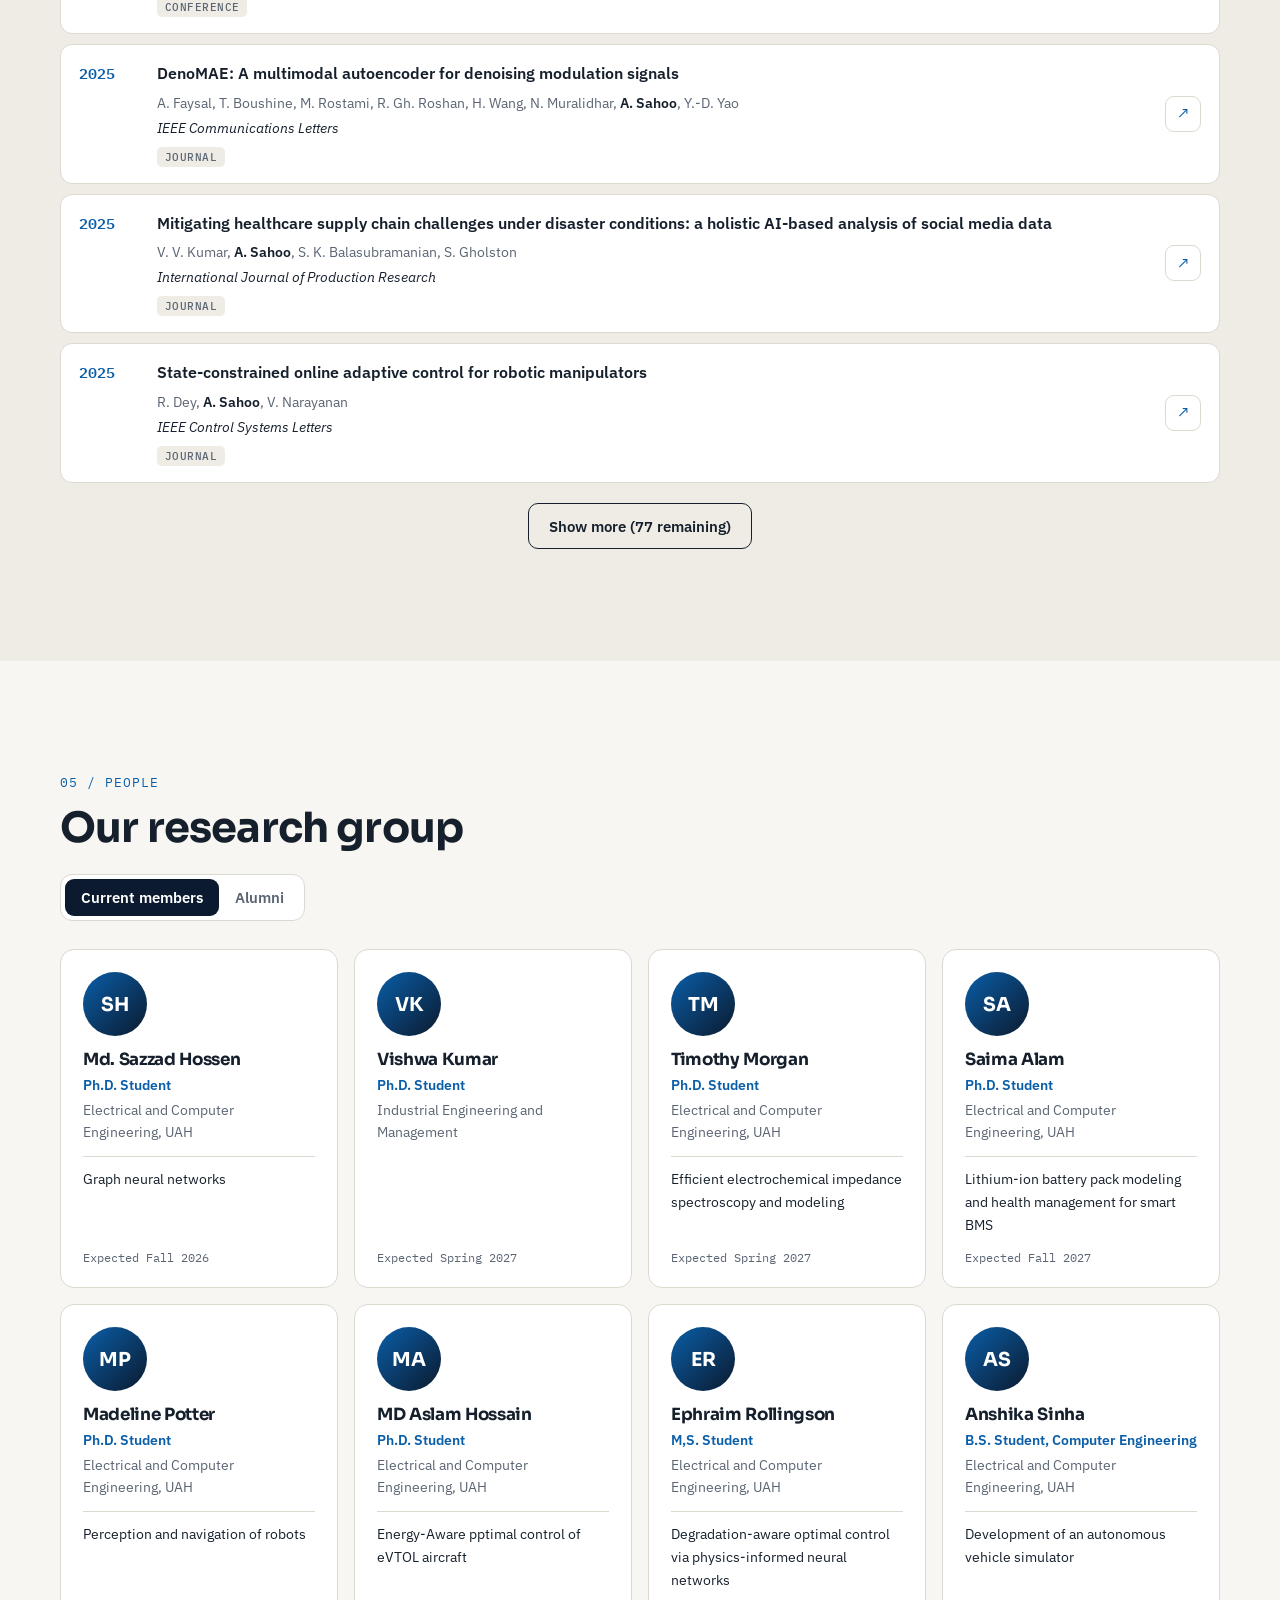
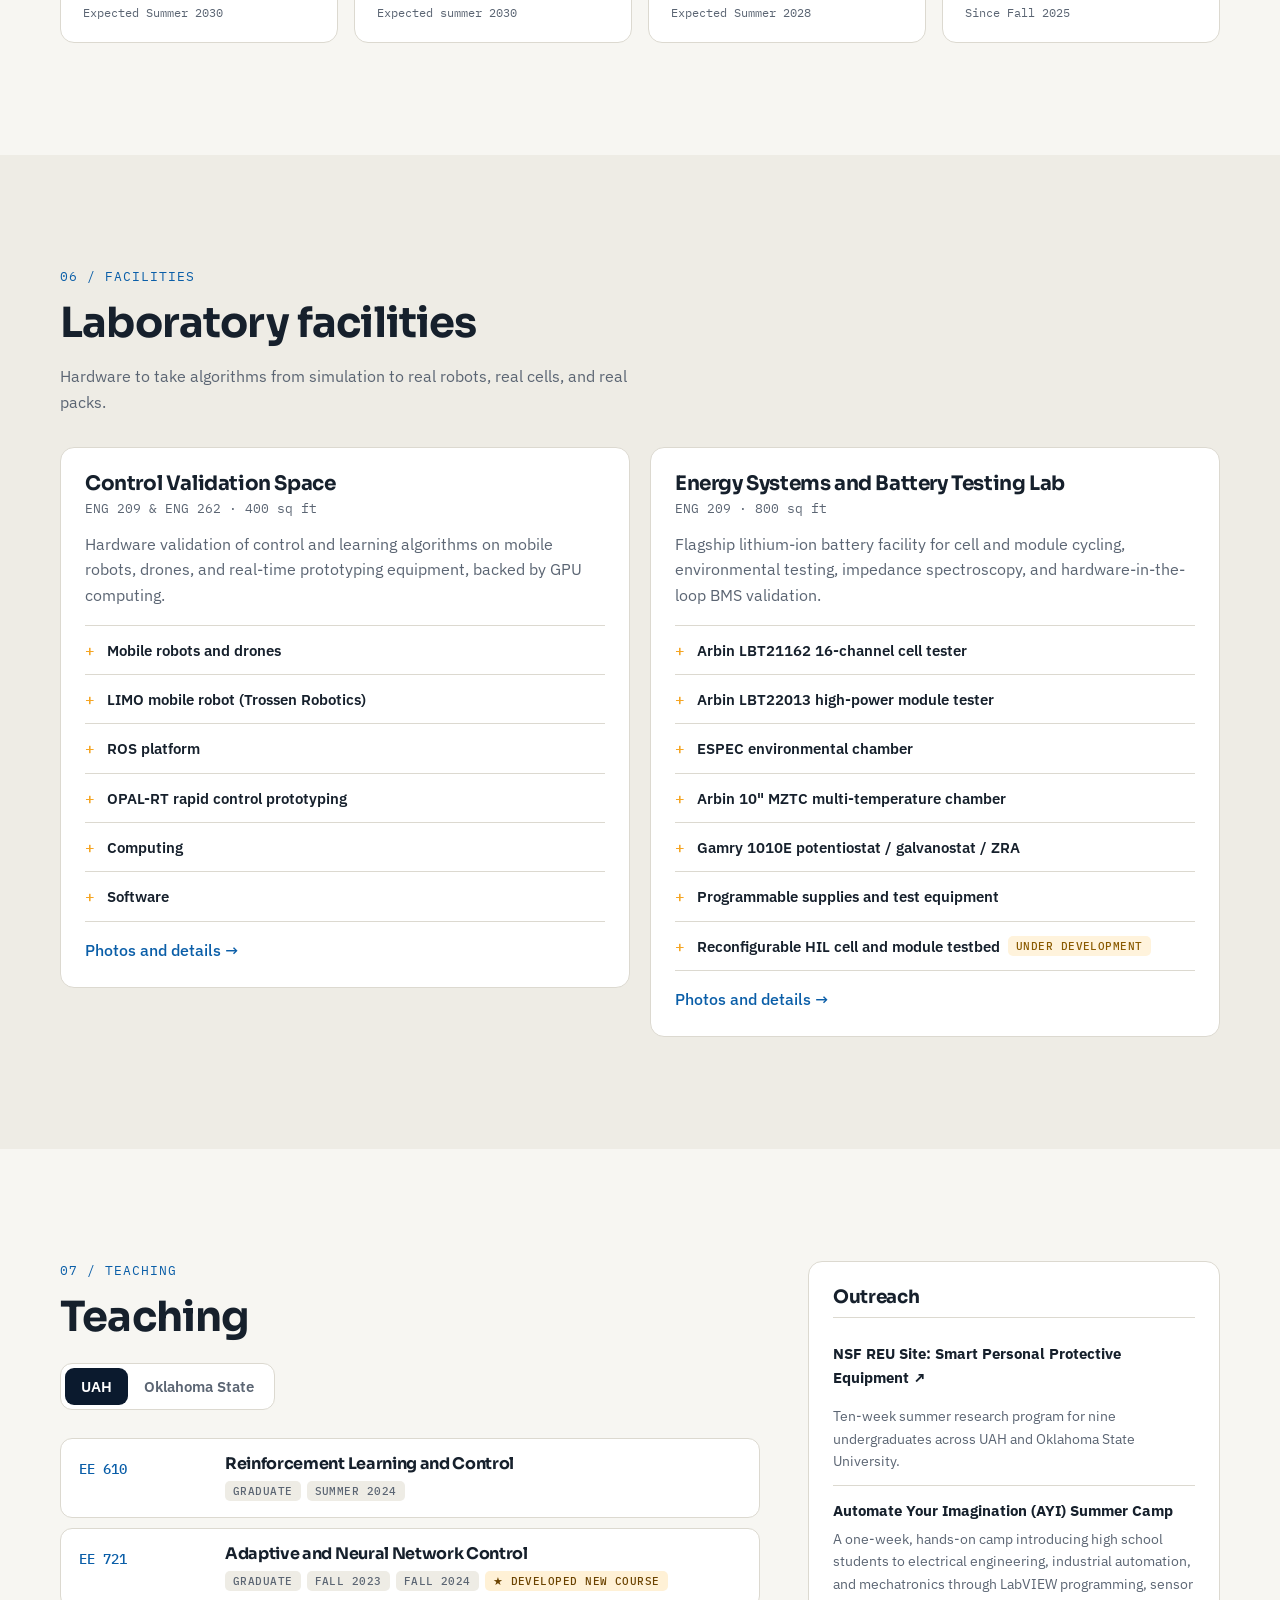
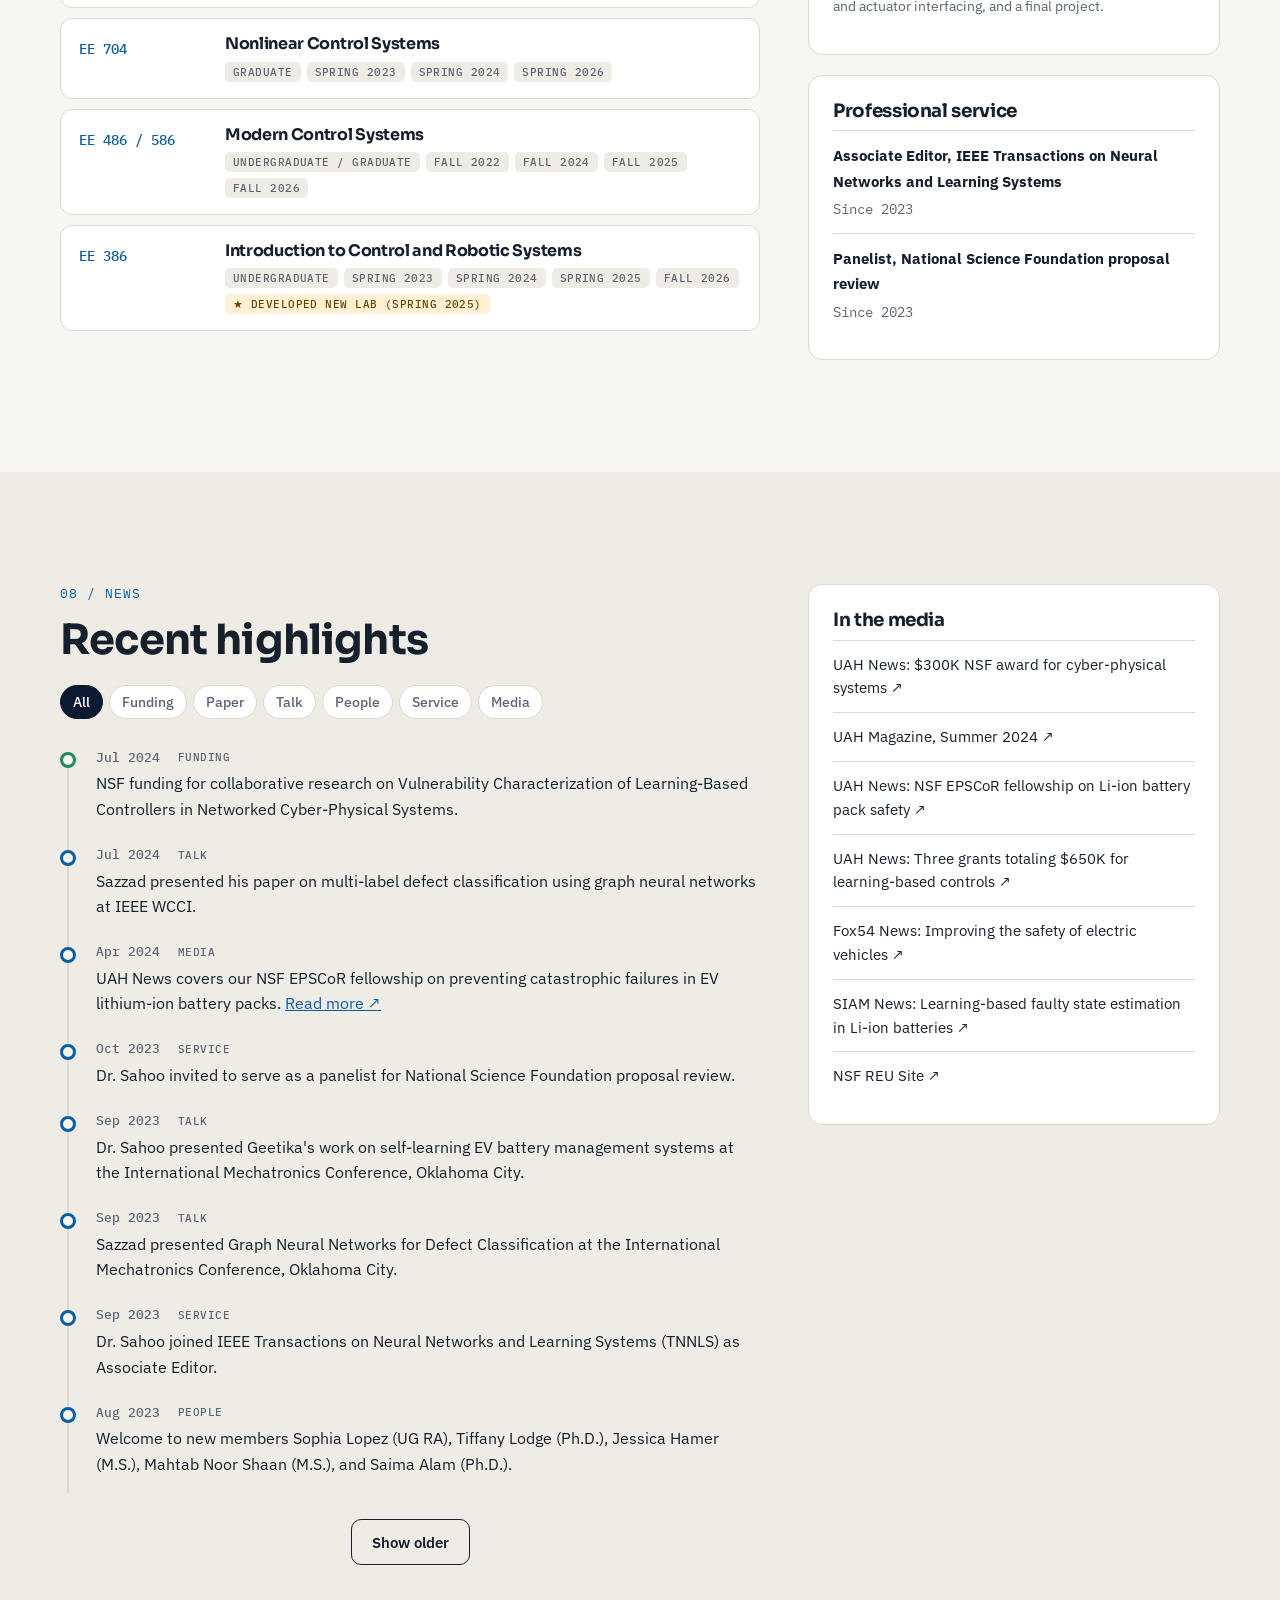
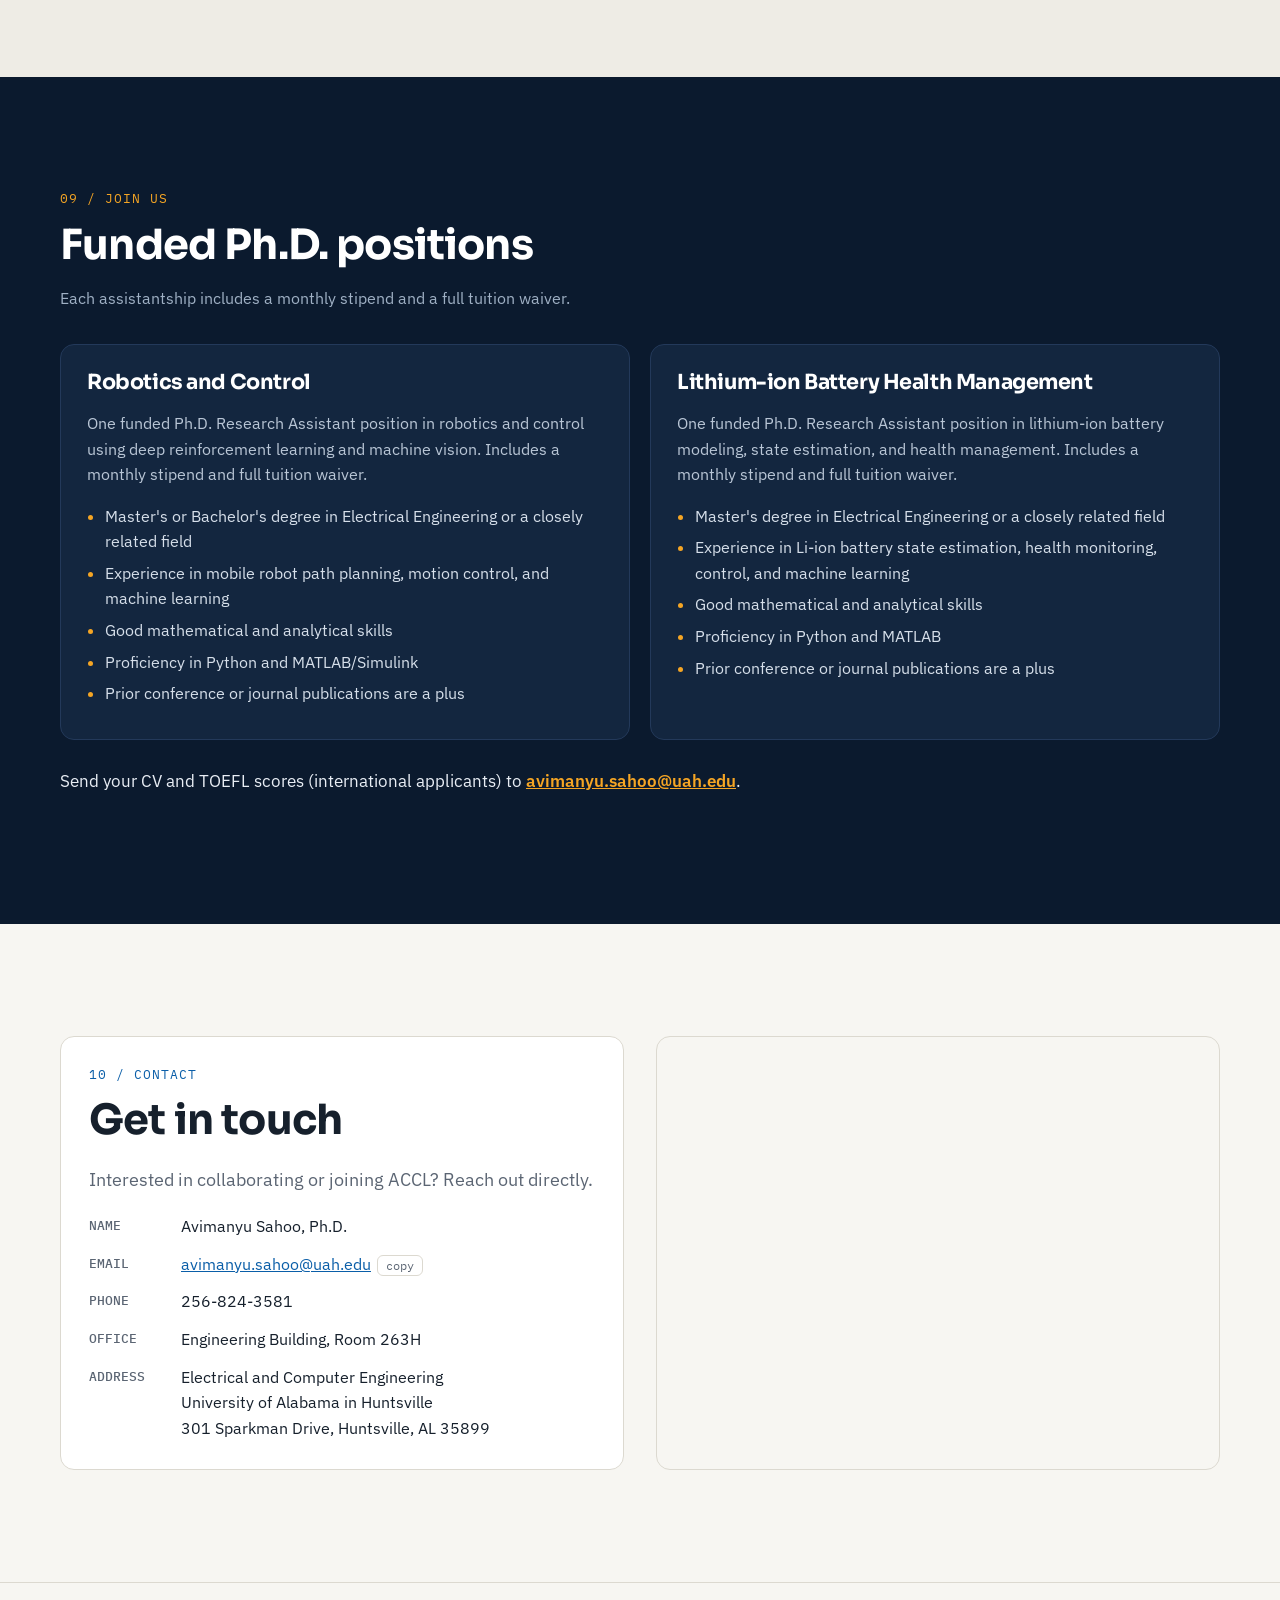
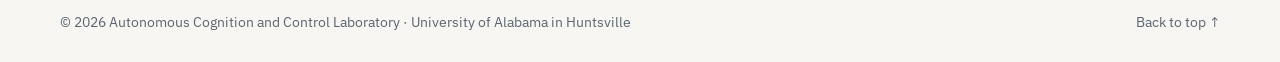
==== commit 272ba79a: "Add files via upload" ====
--- a/index.html
+++ b/index.html
@@ -10,7 +10,7 @@
   <link rel="preconnect" href="https://fonts.googleapis.com">
   <link rel="preconnect" href="https://fonts.gstatic.com" crossorigin>
   <link href="https://fonts.googleapis.com/css2?family=Sora:wght@500;600;700&family=IBM+Plex+Sans:wght@400;500;600&family=IBM+Plex+Mono:wght@400;500&display=swap" rel="stylesheet">
-  <link rel="stylesheet" href="css/style.css?v=3">
+  <link rel="stylesheet" href="css/style.css?v=4">
   <link rel="icon" href="data:image/svg+xml,%3Csvg xmlns='http://www.w3.org/2000/svg' viewBox='0 0 32 32'%3E%3Crect width='32' height='32' rx='7' fill='%230b1a2e'/%3E%3Cpath d='M6 22 L12 10 L18 18 L22 12 L26 22' stroke='%23f5a524' stroke-width='3' fill='none' stroke-linecap='round' stroke-linejoin='round'/%3E%3C/svg%3E">
 </head>
 <body>
@@ -211,6 +211,6 @@
     </div>
   </footer>
 
-  <script src="js/app.js?v=3"></script>
+  <script src="js/app.js?v=4"></script>
 </body>
 </html>
--- a/css/style.css
+++ b/css/style.css
@@ -381,3 +381,6 @@
 .star-badge.on-dark { color: #241600; background: var(--signal); border-color: var(--signal); margin: 4px 0 2px; }
 :root[data-theme="dark"] .star-badge:not(.on-dark) { color: var(--signal); background: #3a2c0d; border-color: #6b4d12; }
 @media (prefers-color-scheme: dark) { :root:not([data-theme="light"]) .star-badge:not(.on-dark) { color: var(--signal); background: #3a2c0d; border-color: #6b4d12; } }
+.tag.hl { background: #fff1d6; color: #6b4300; }
+:root[data-theme="dark"] .tag.hl { background: #3a2c0d; color: var(--signal); }
+@media (prefers-color-scheme: dark) { :root:not([data-theme="light"]) .tag.hl { background: #3a2c0d; color: var(--signal); } }
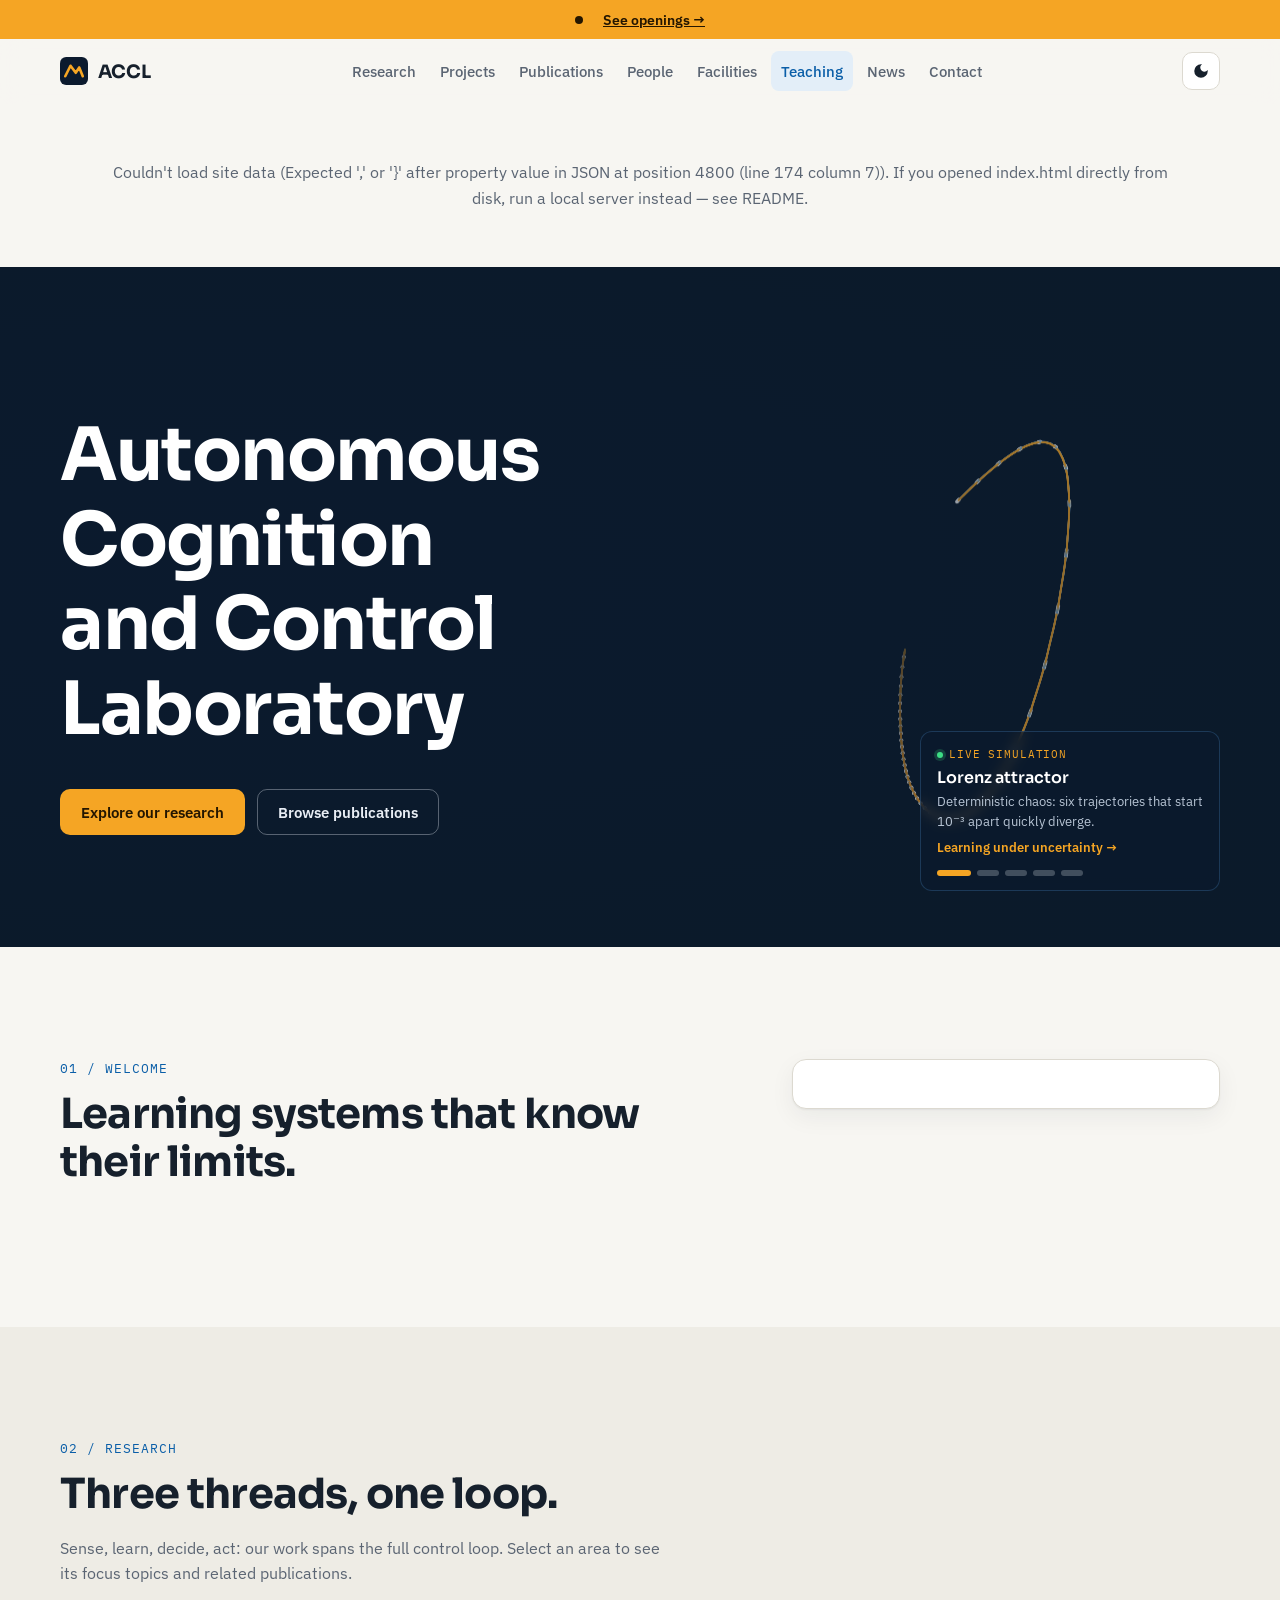
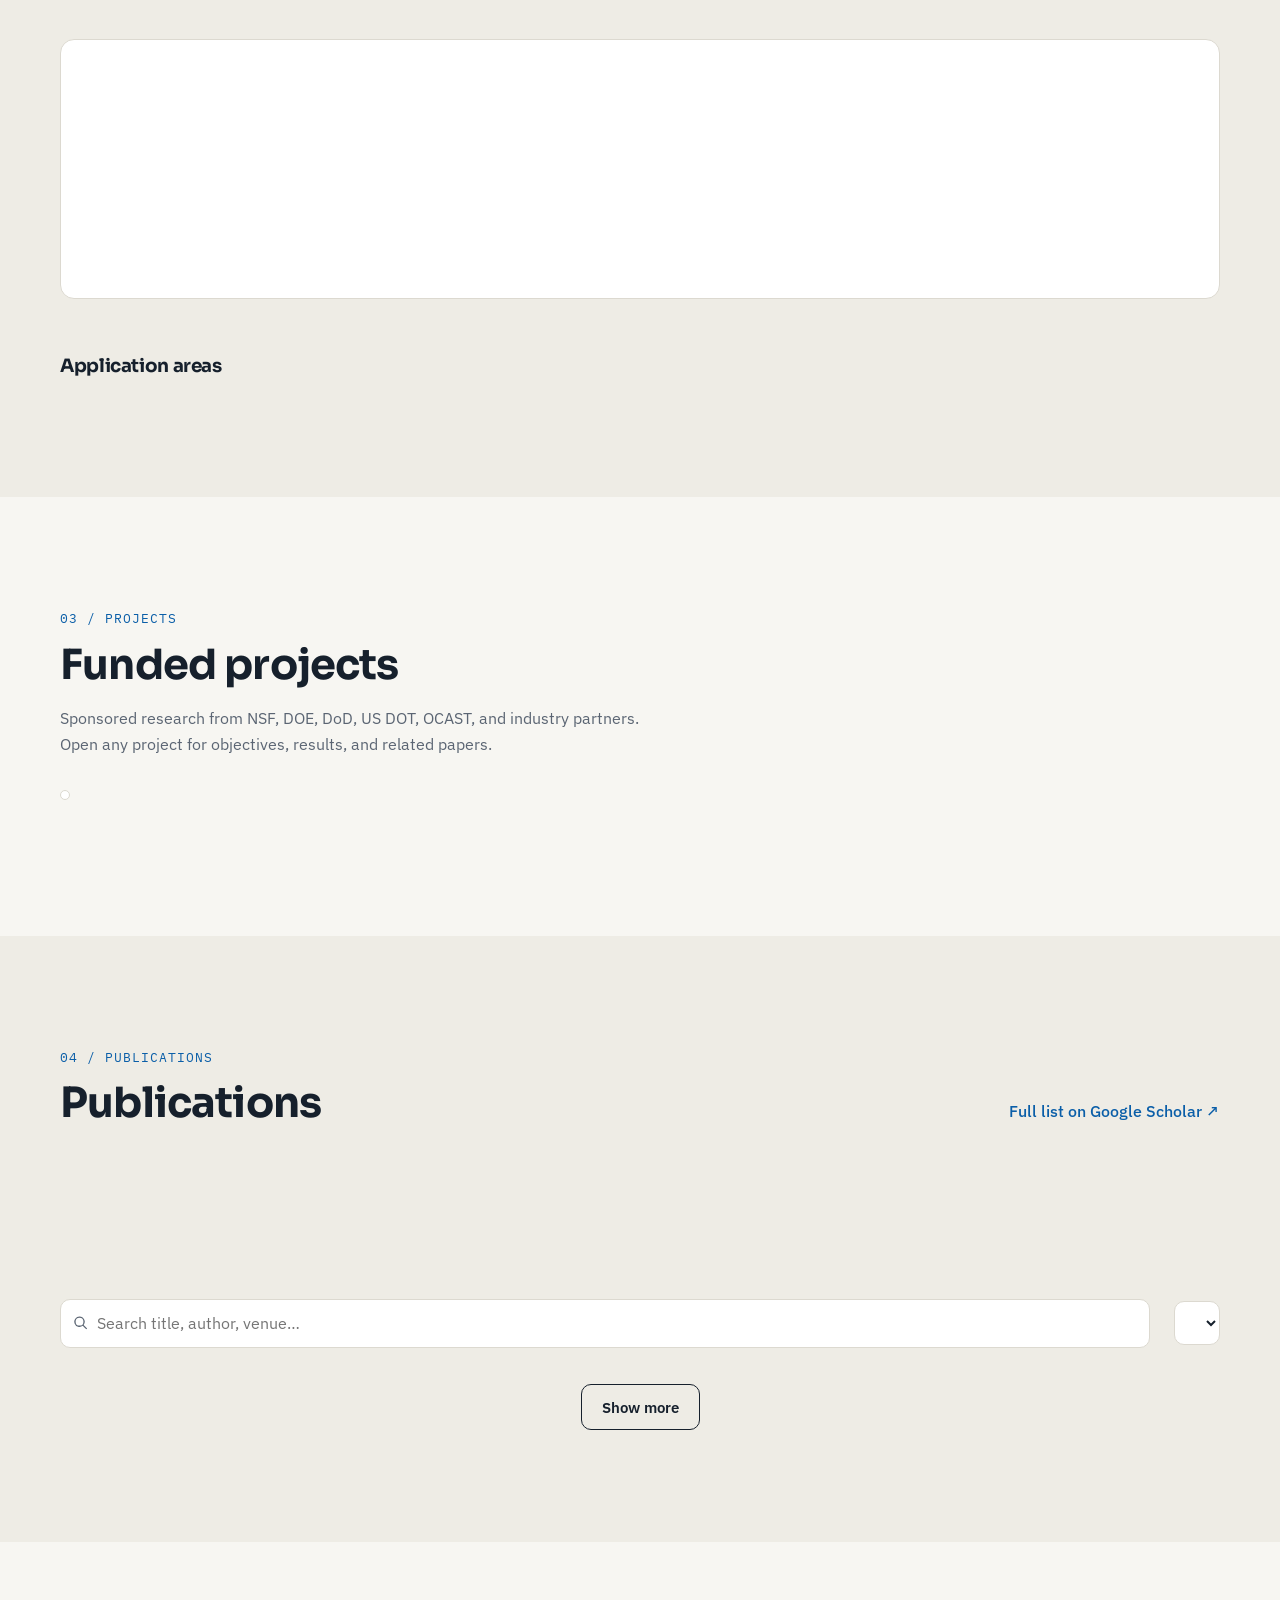
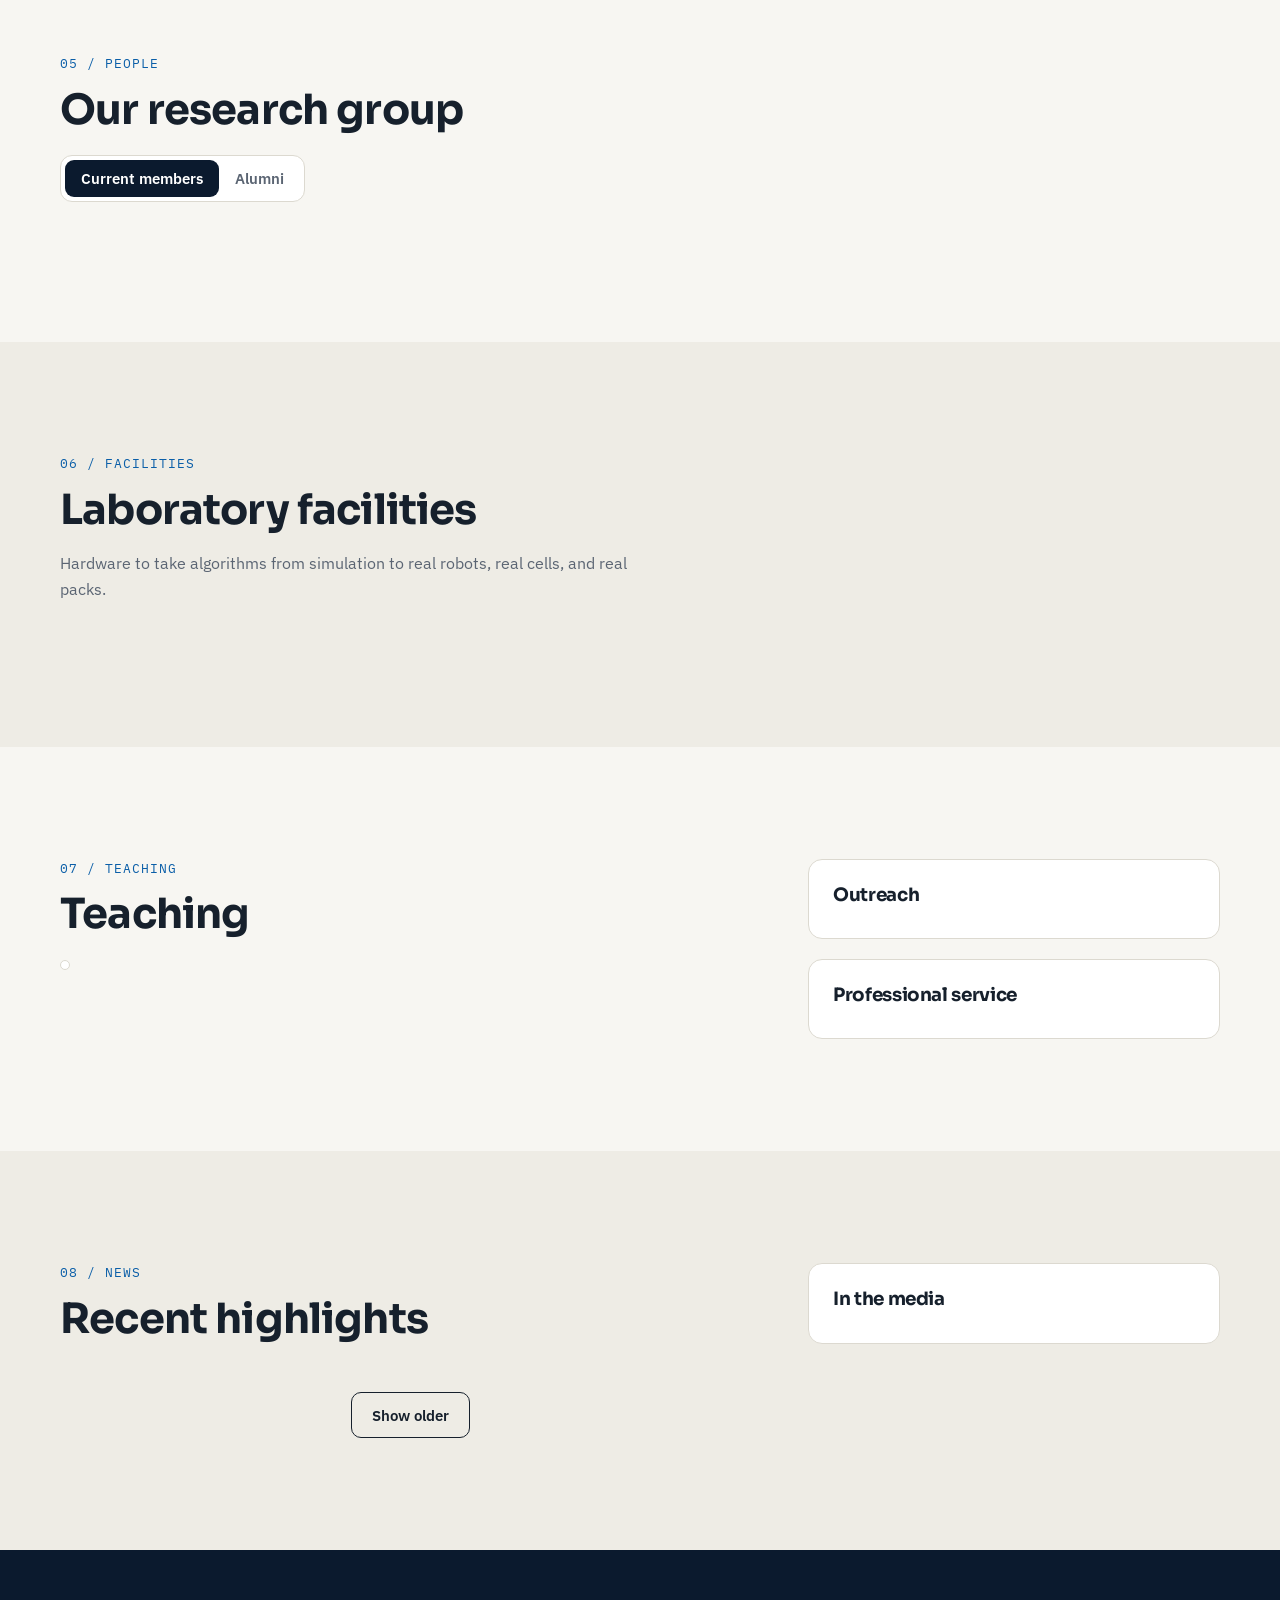
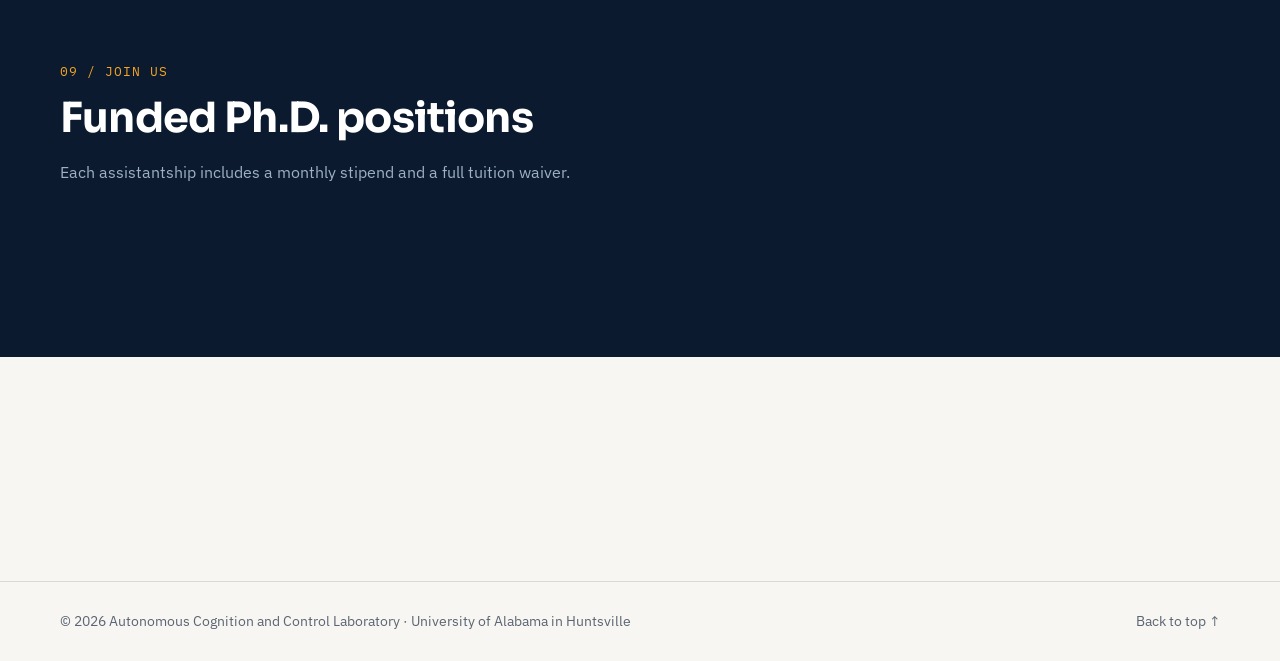
==== commit adbc6592: "Add files via upload" ====
--- a/index.html
+++ b/index.html
@@ -10,7 +10,7 @@
   <link rel="preconnect" href="https://fonts.googleapis.com">
   <link rel="preconnect" href="https://fonts.gstatic.com" crossorigin>
   <link href="https://fonts.googleapis.com/css2?family=Sora:wght@500;600;700&family=IBM+Plex+Sans:wght@400;500;600&family=IBM+Plex+Mono:wght@400;500&display=swap" rel="stylesheet">
-  <link rel="stylesheet" href="css/style.css?v=4">
+  <link rel="stylesheet" href="css/style.css?v=9">
   <link rel="icon" href="data:image/svg+xml,%3Csvg xmlns='http://www.w3.org/2000/svg' viewBox='0 0 32 32'%3E%3Crect width='32' height='32' rx='7' fill='%230b1a2e'/%3E%3Cpath d='M6 22 L12 10 L18 18 L22 12 L26 22' stroke='%23f5a524' stroke-width='3' fill='none' stroke-linecap='round' stroke-linejoin='round'/%3E%3C/svg%3E">
 </head>
 <body>
@@ -61,6 +61,13 @@
           <a class="btn ghost" href="#publications">Browse publications</a>
         </div>
         <dl class="stats" id="stats"></dl>
+        <aside class="dyn-caption" id="dyn-caption" aria-live="polite">
+          <span class="dyn-kicker mono">Live simulation</span>
+          <span class="dyn-name"></span>
+          <span class="dyn-desc"></span>
+          <a class="dyn-link" href="#research"></a>
+          <div class="dyn-dots" role="group" aria-label="Choose simulation"></div>
+        </aside>
       </div>
     </section>
 
@@ -211,6 +218,7 @@
     </div>
   </footer>
 
-  <script src="js/app.js?v=4"></script>
+  <script src="js/dynamics.js?v=9"></script>
+  <script src="js/app.js?v=9"></script>
 </body>
 </html>
--- a/css/style.css
+++ b/css/style.css
@@ -384,3 +384,21 @@
 .tag.hl { background: #fff1d6; color: #6b4300; }
 :root[data-theme="dark"] .tag.hl { background: #3a2c0d; color: var(--signal); }
 @media (prefers-color-scheme: dark) { :root:not([data-theme="light"]) .tag.hl { background: #3a2c0d; color: var(--signal); } }
+
+/* ===== Hero simulations ===== */
+.hero::after { background: radial-gradient(ellipse at 18% 45%, rgba(11,26,46,.92) 0%, rgba(11,26,46,.55) 42%, rgba(11,26,46,.05) 75%); }
+@media (max-width: 900px) { .hero::after { background: linear-gradient(180deg, rgba(11,26,46,.35), rgba(11,26,46,.8) 55%, rgba(11,26,46,.9)); } }
+#net { opacity: 1; }
+.dyn-caption { position: absolute; right: 0; bottom: 0; z-index: 2; width: 300px; display: flex; flex-direction: column; gap: 4px; padding: 14px 16px; border-radius: 12px; background: rgba(11,26,46,.55); border: 1px solid rgba(94,170,240,.22); backdrop-filter: blur(6px); }
+.dyn-kicker { font-size: .68rem; letter-spacing: .08em; text-transform: uppercase; color: var(--signal); display: flex; align-items: center; gap: 6px; }
+.dyn-kicker::before { content: ""; width: 6px; height: 6px; border-radius: 50%; background: #3ddc84; box-shadow: 0 0 0 3px rgba(61,220,132,.2); animation: pulse 1.6s infinite; }
+.dyn-name { font: 600 1rem var(--font-h); color: #fff; }
+.dyn-desc { font-size: .82rem; line-height: 1.45; color: #b9c6d6; }
+.dyn-link { font-size: .82rem; font-weight: 600; color: var(--signal); text-decoration: none; margin-top: 2px; }
+.dyn-link:hover { text-decoration: underline; }
+.dyn-dots { display: flex; gap: 6px; margin-top: 8px; }
+.dyn-dots button { width: 22px; height: 6px; border-radius: 3px; border: 0; padding: 0; background: rgba(233,238,245,.25); cursor: pointer; transition: background .2s, width .2s; }
+.dyn-dots button[aria-current="true"] { background: var(--signal); width: 34px; }
+.dyn-dots button:hover { background: rgba(233,238,245,.55); }
+@media (max-width: 1100px) { .dyn-caption { position: relative; width: auto; max-width: 420px; margin-top: 28px; } }
+@media (prefers-reduced-motion: reduce) { .dyn-kicker::before { animation: none; } }
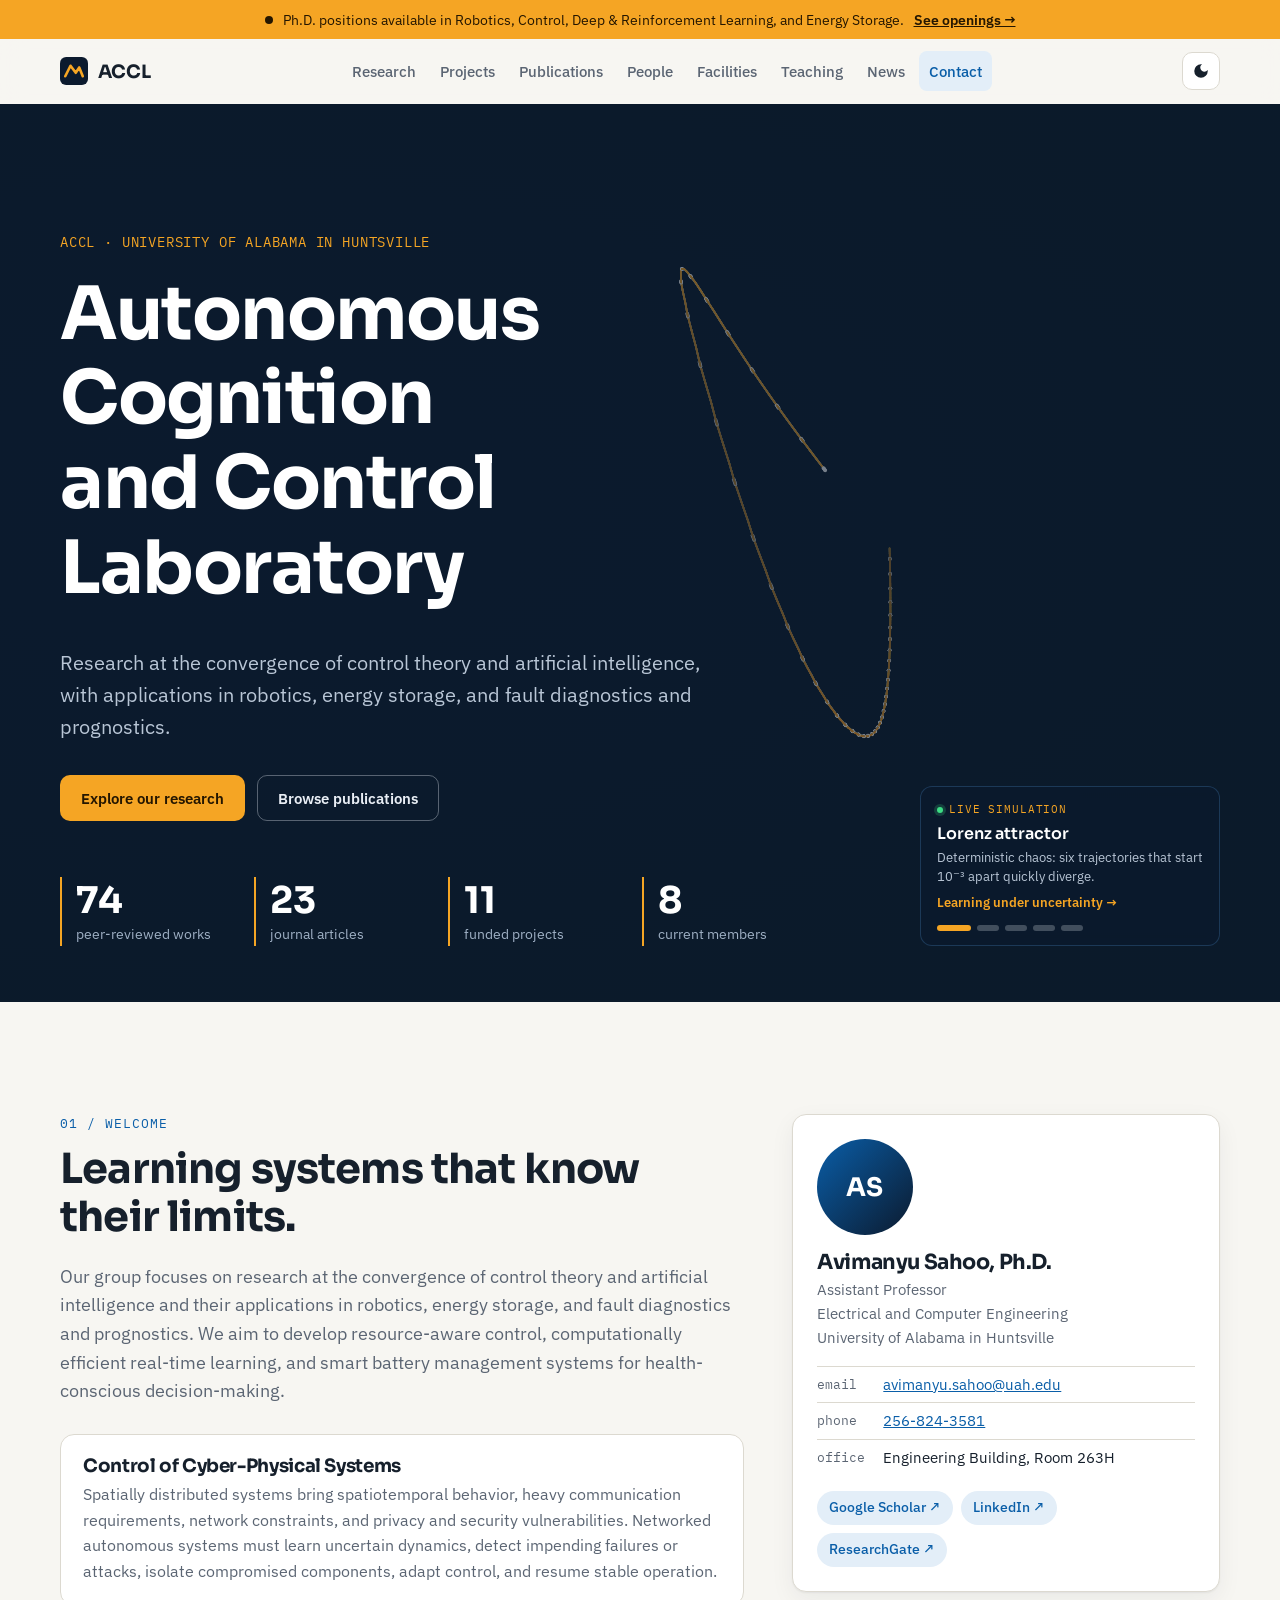
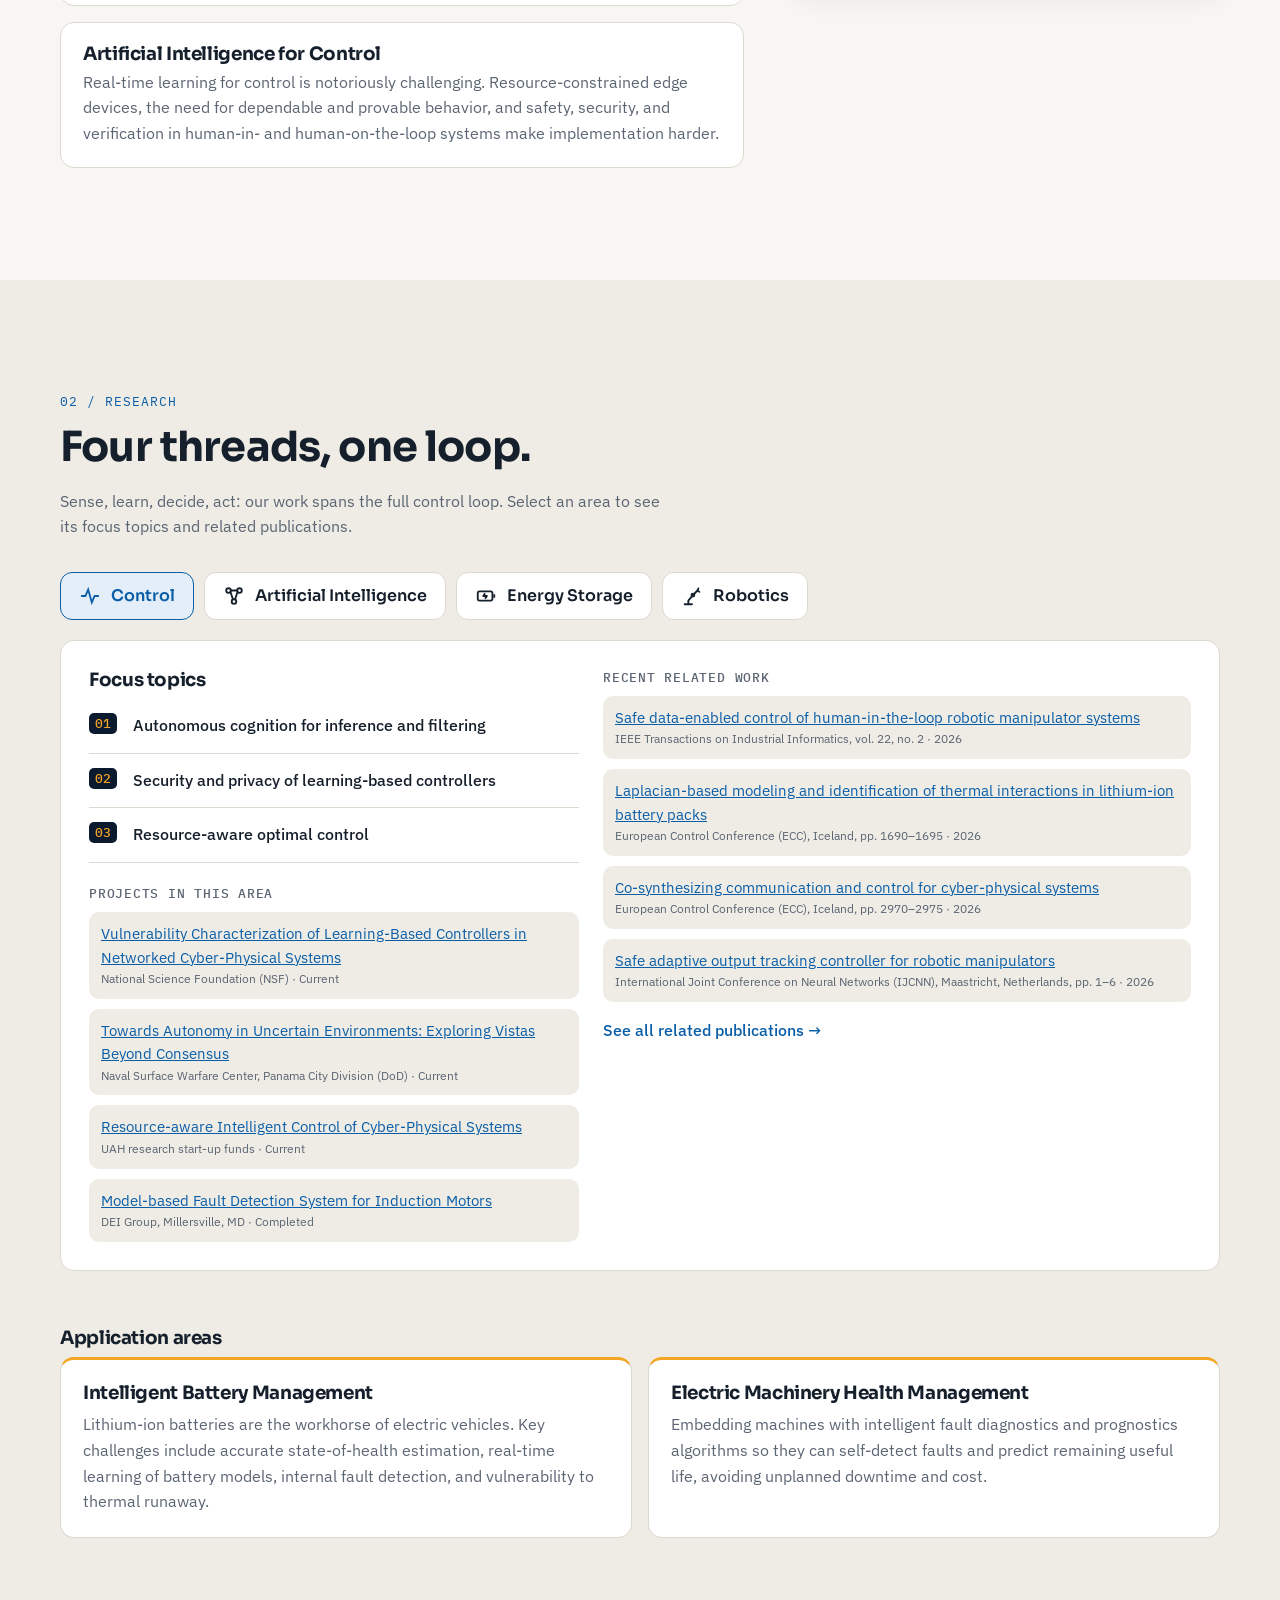
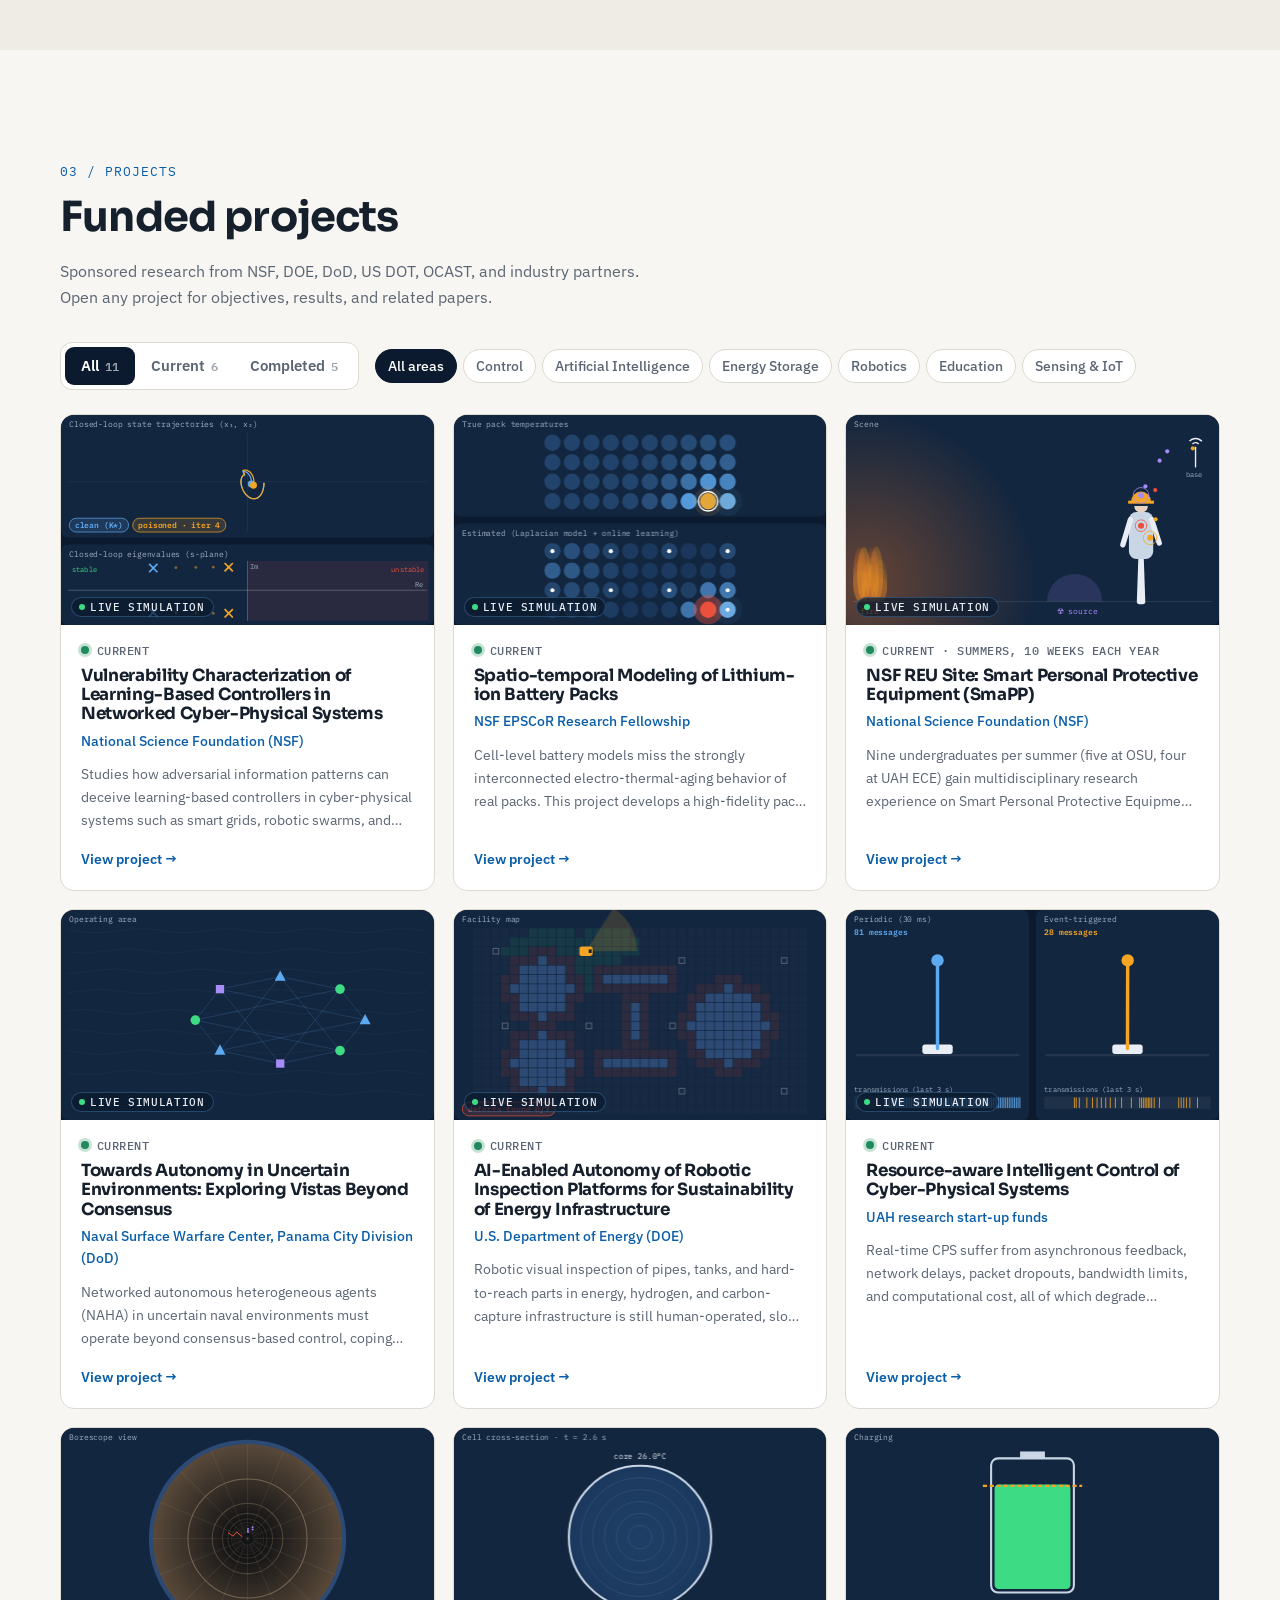
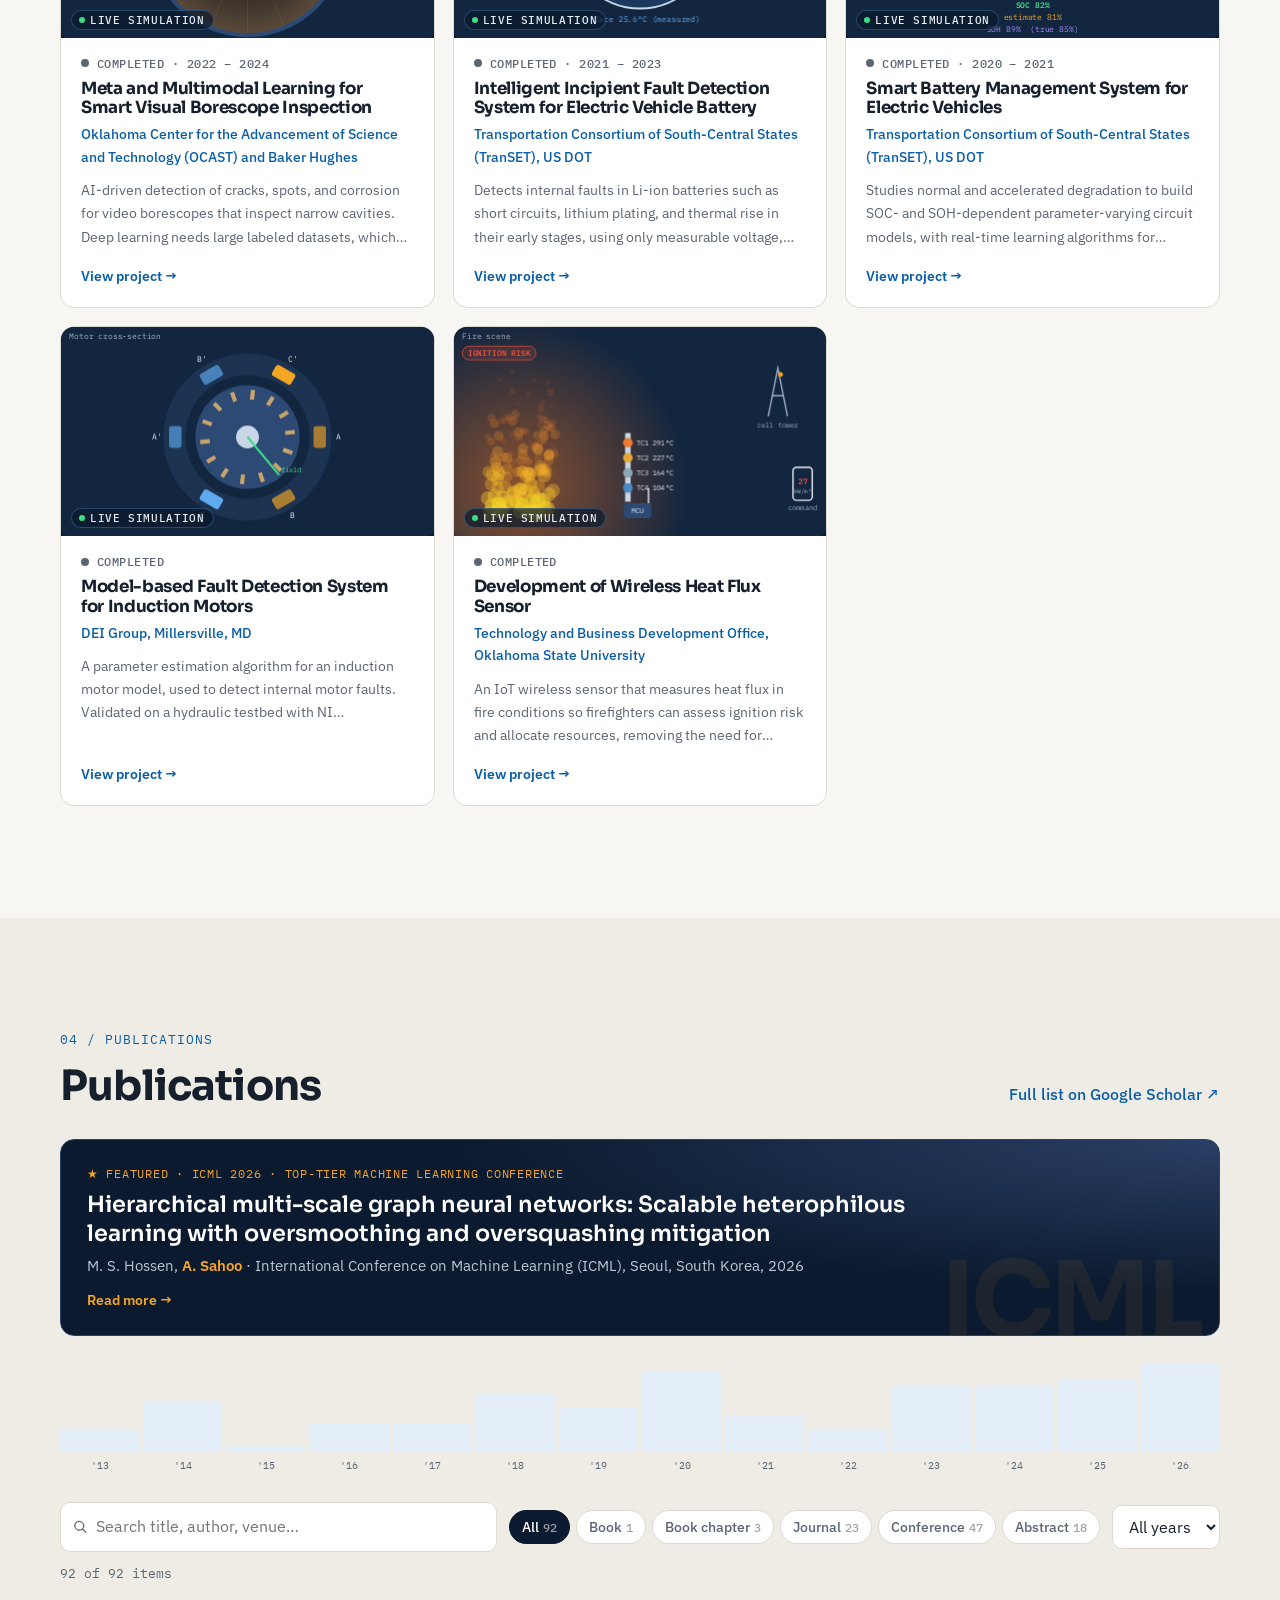
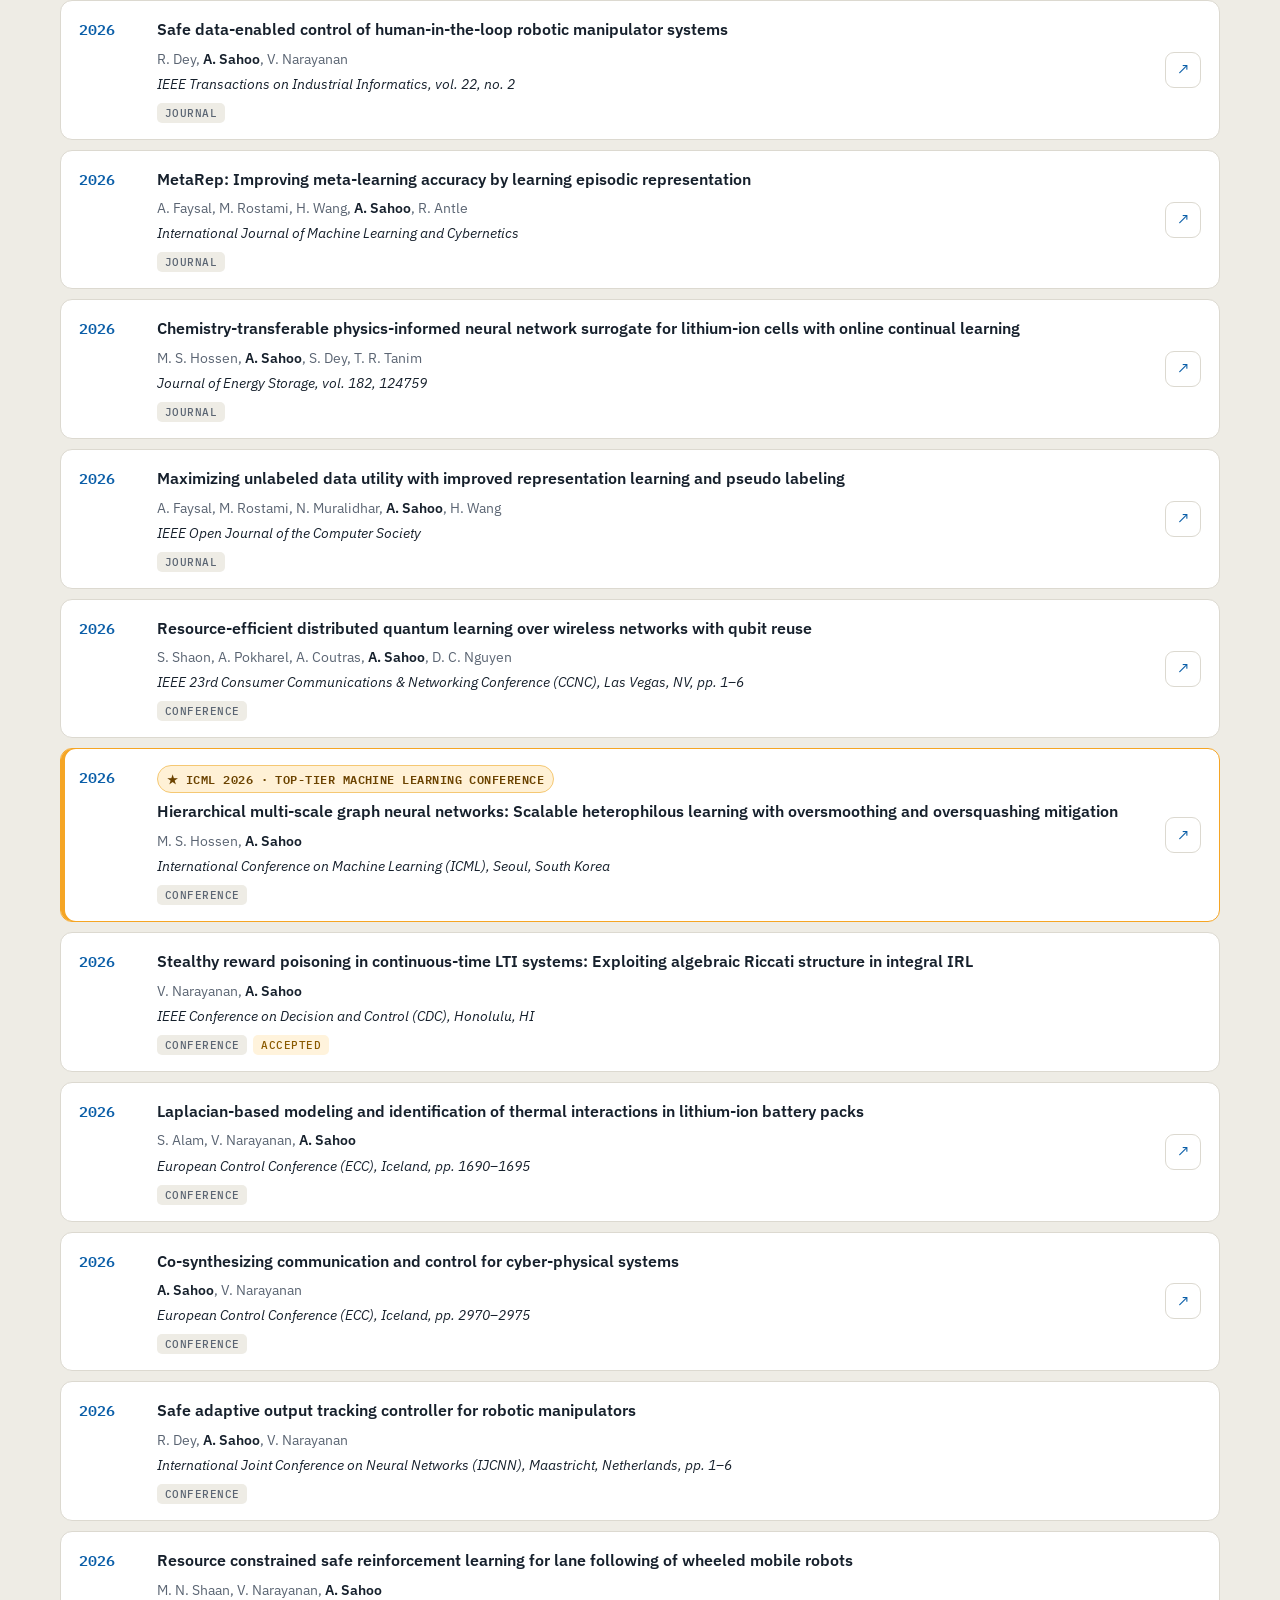
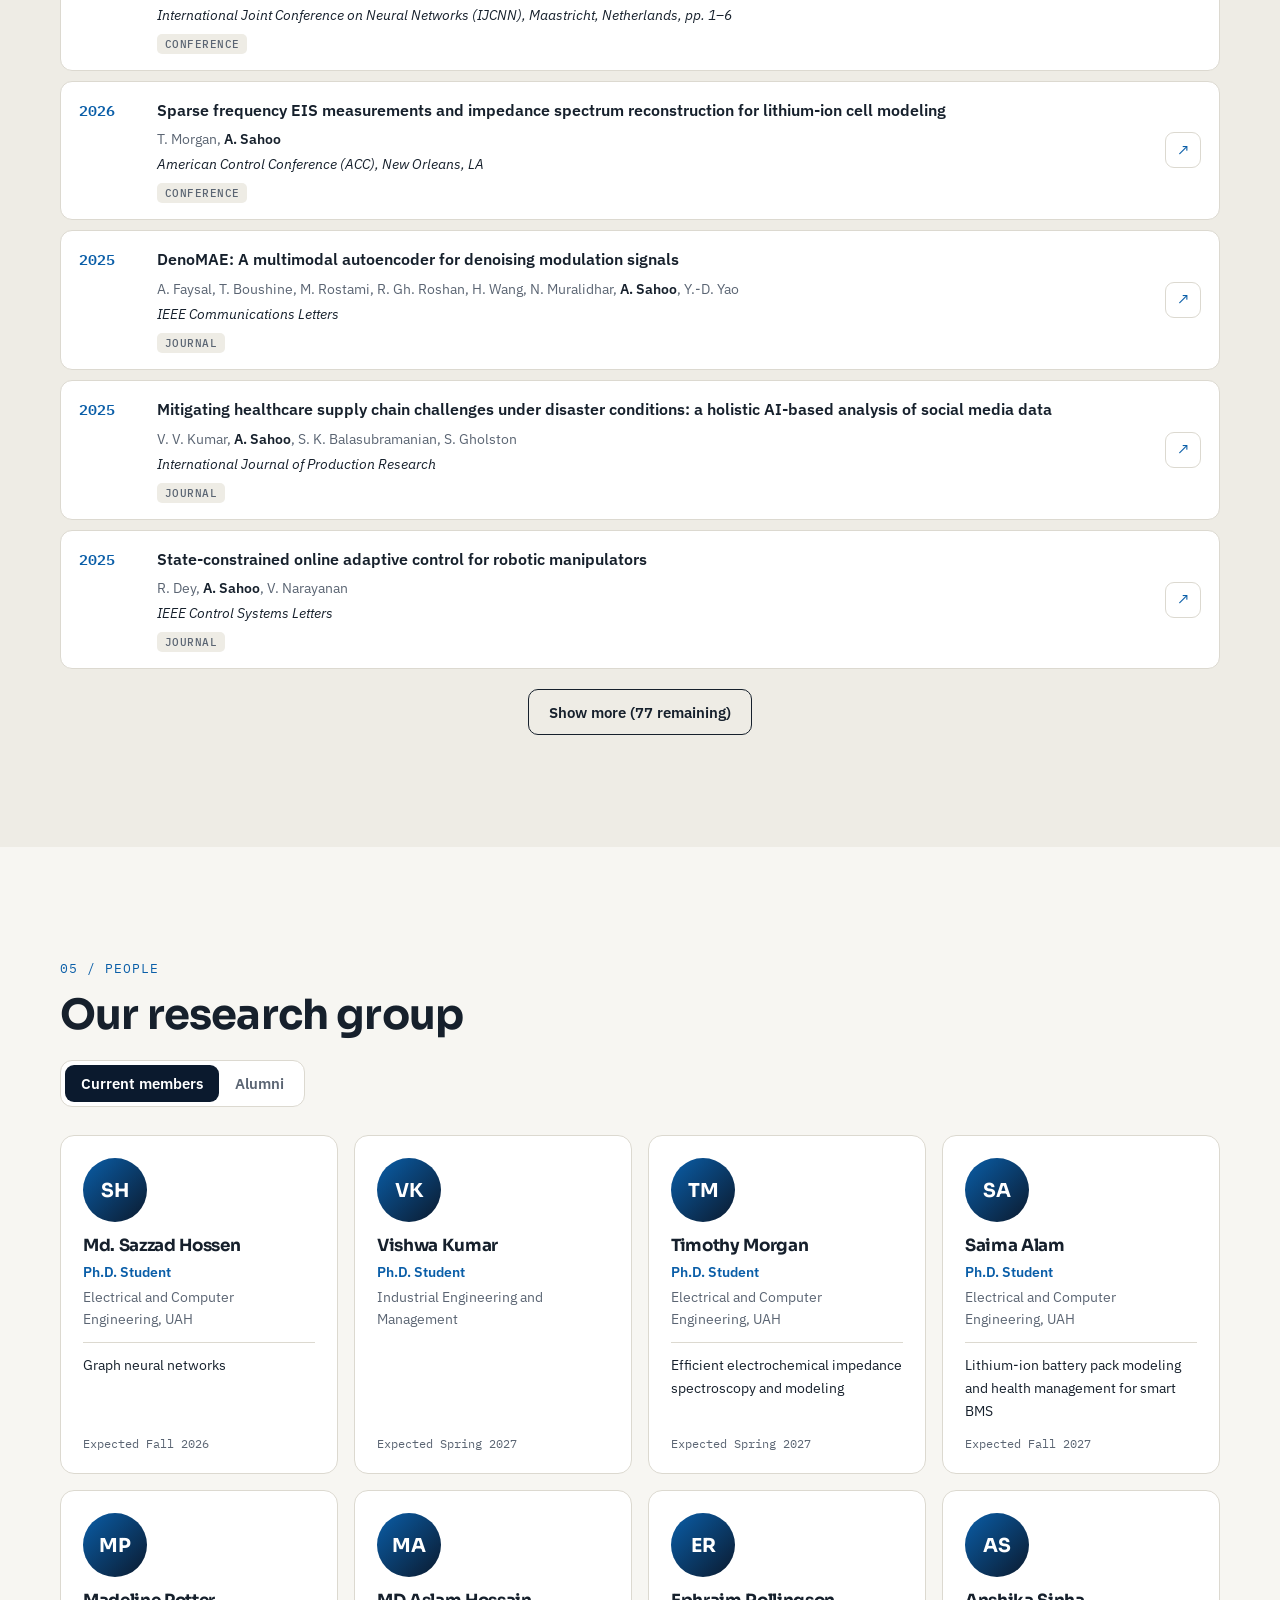
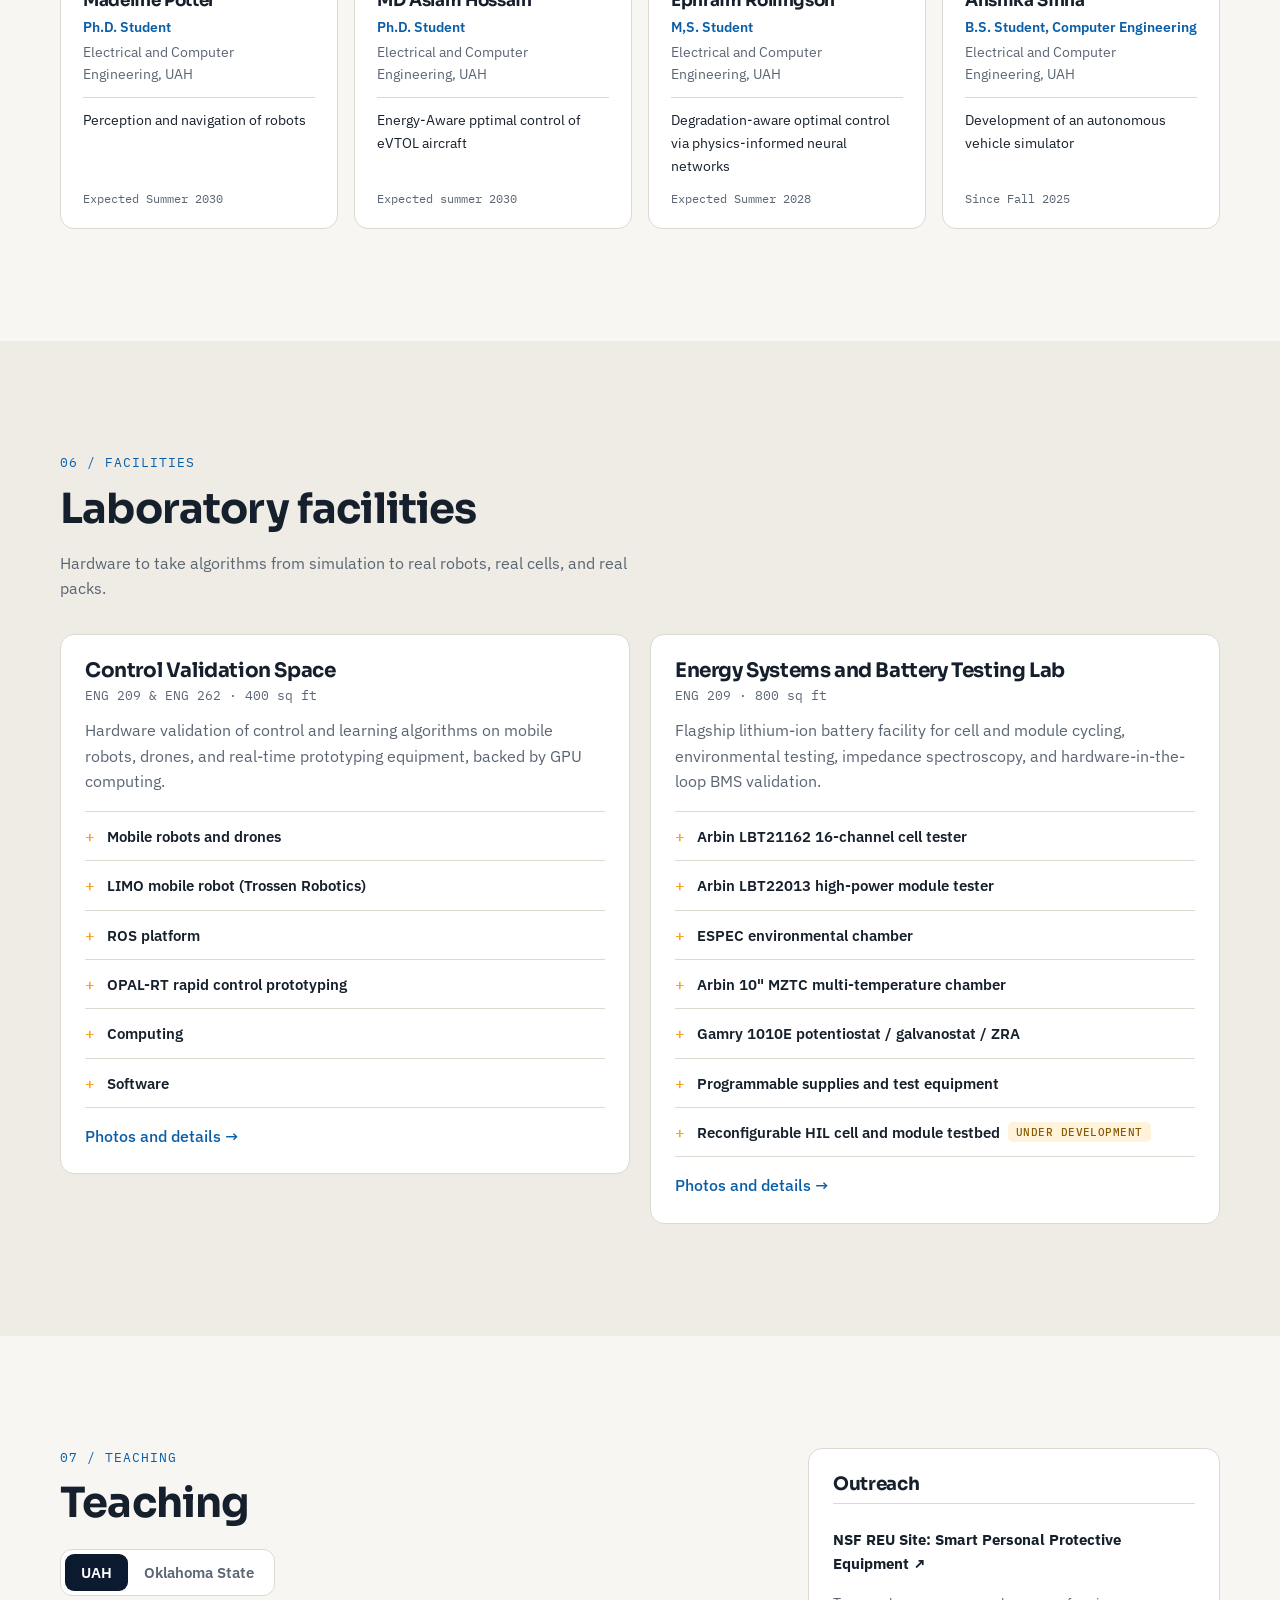
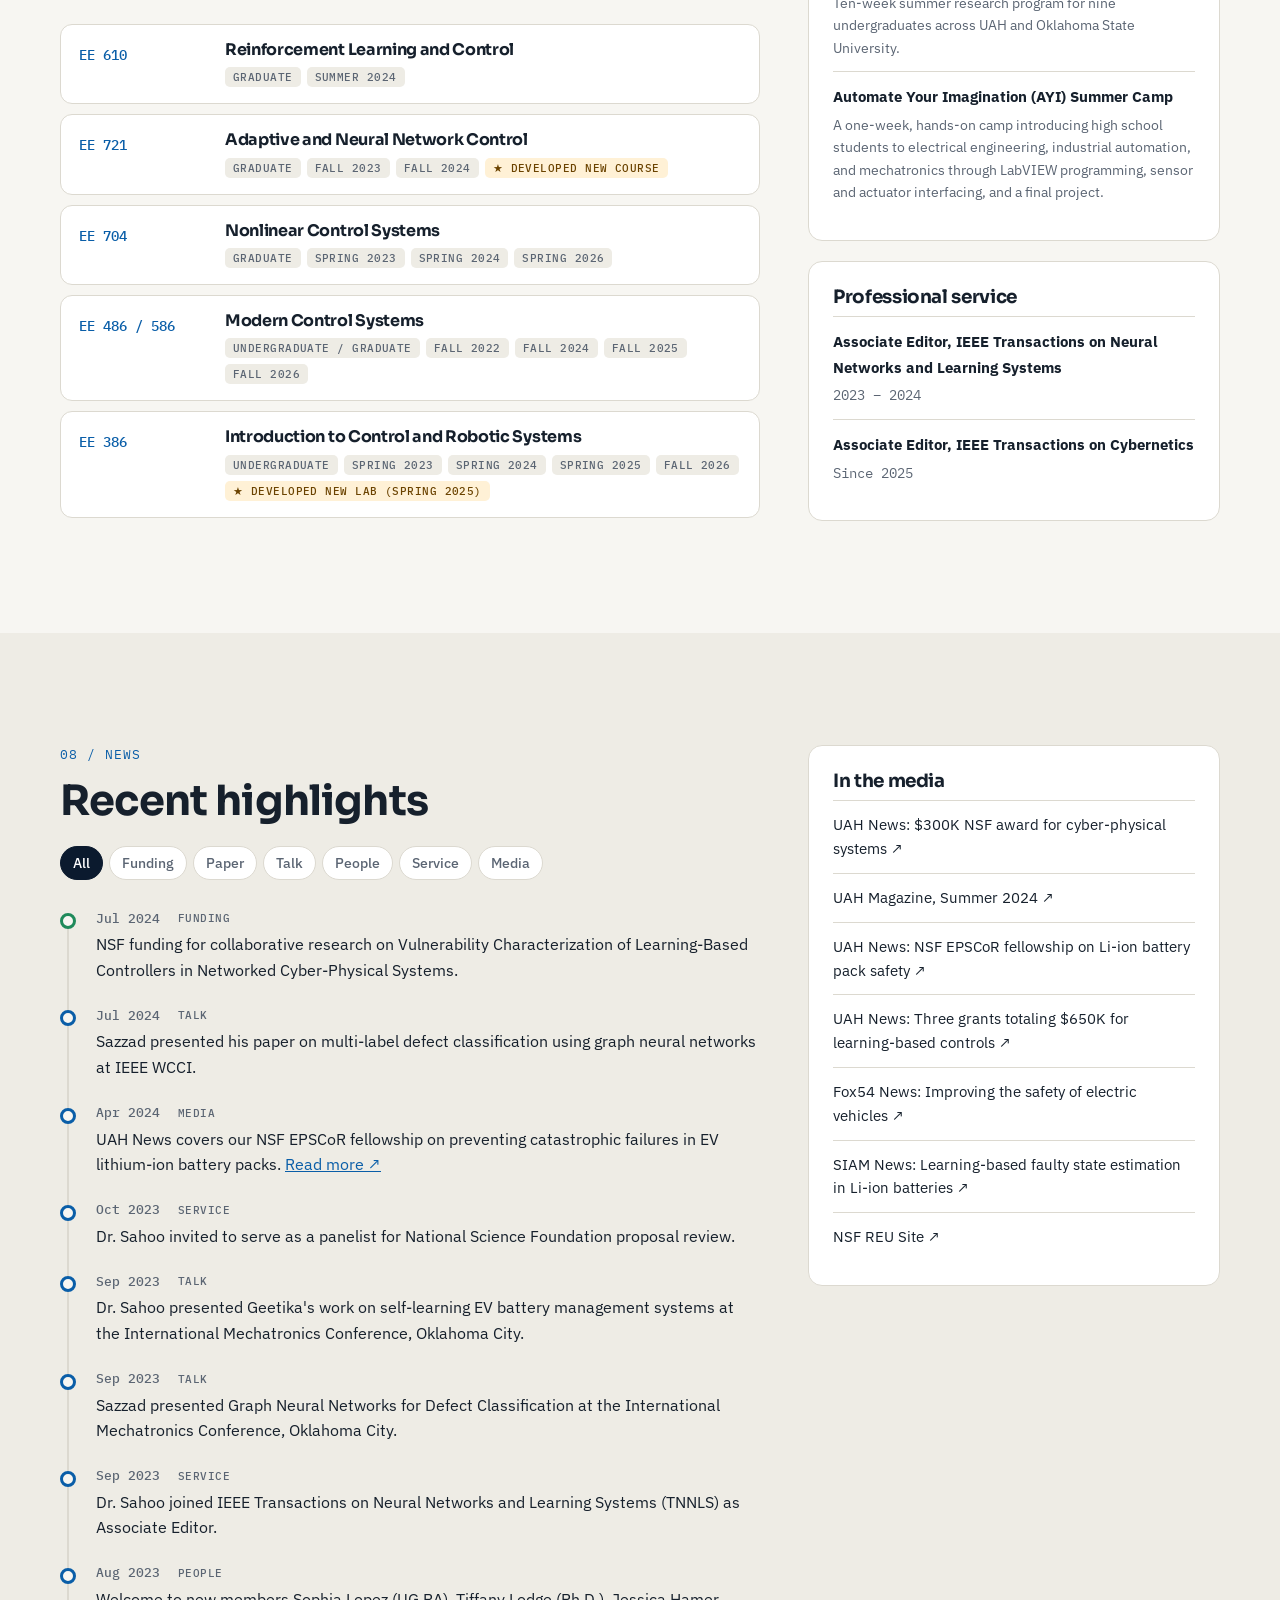
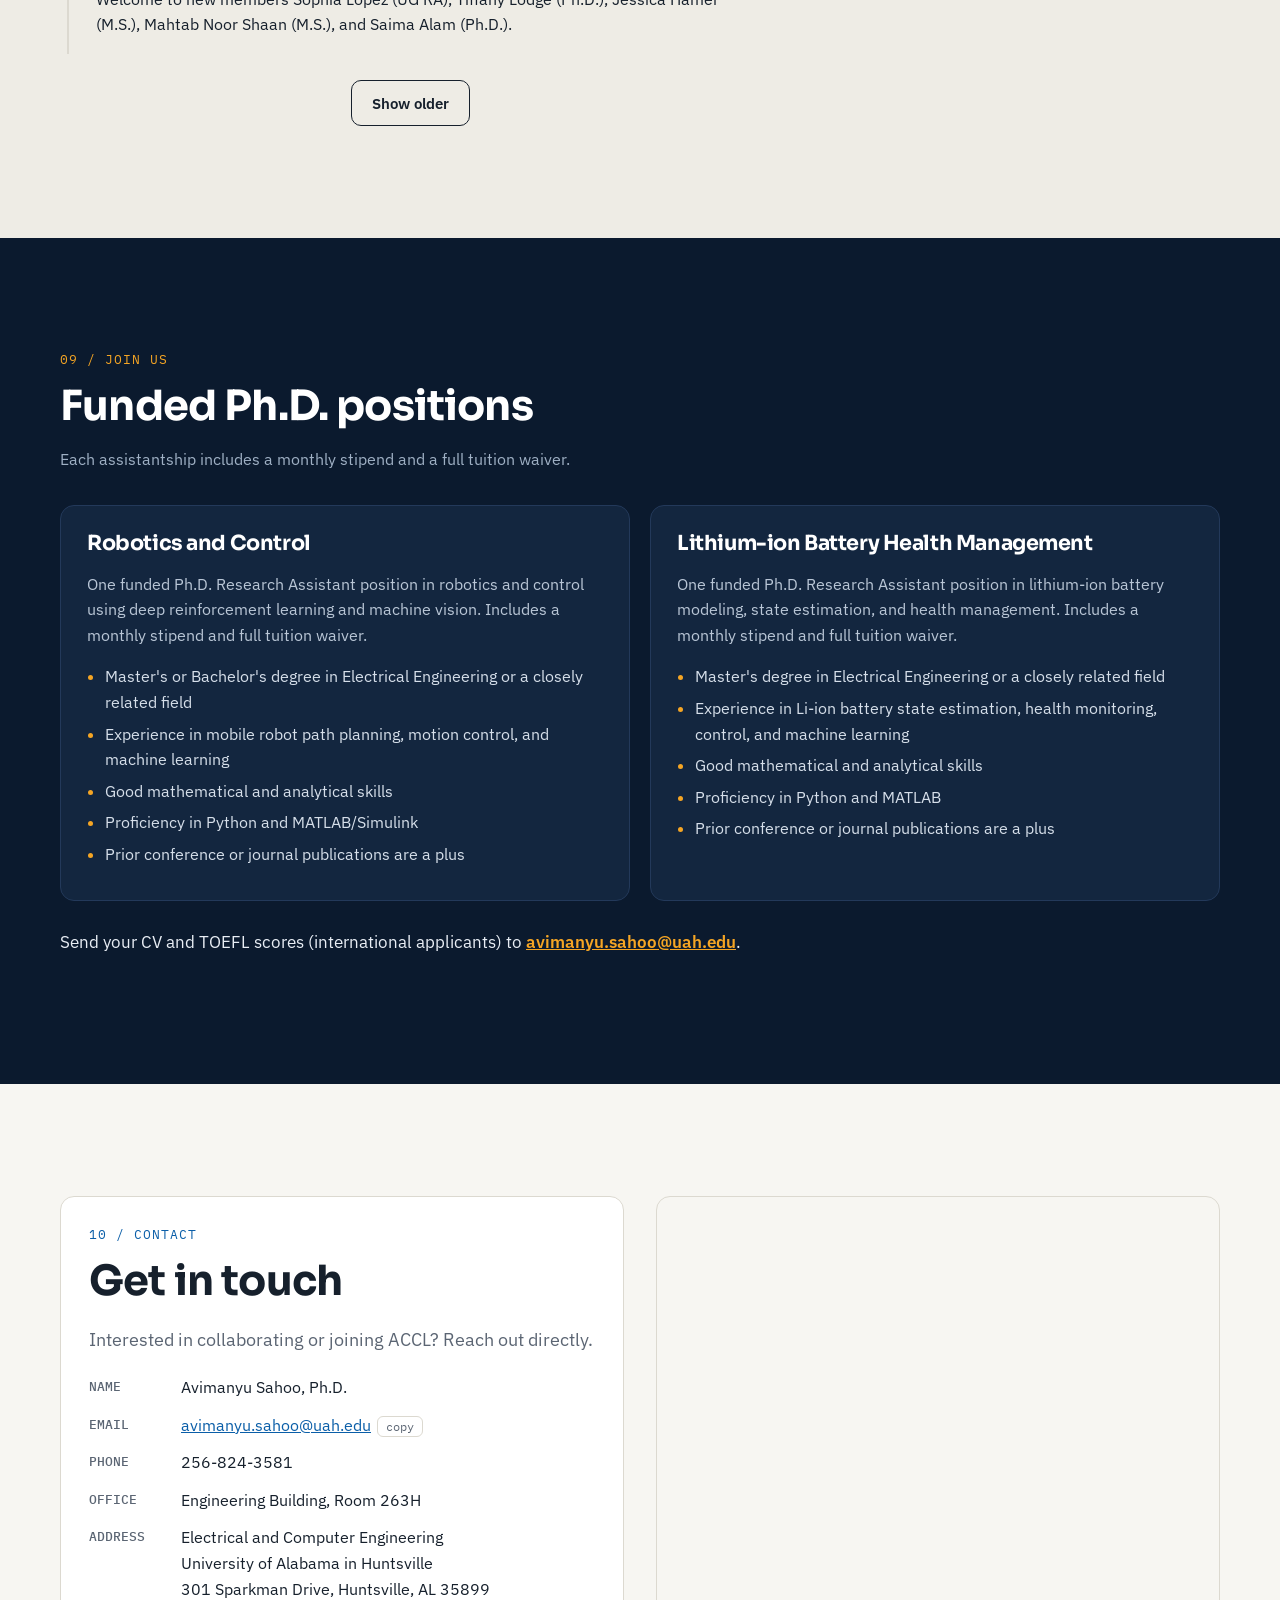
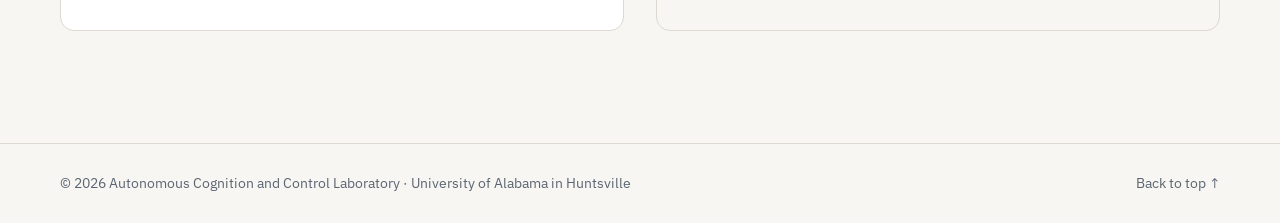
==== commit a17c1f87: "Add files via upload" ====
--- a/index.html
+++ b/index.html
@@ -10,7 +10,7 @@
   <link rel="preconnect" href="https://fonts.googleapis.com">
   <link rel="preconnect" href="https://fonts.gstatic.com" crossorigin>
   <link href="https://fonts.googleapis.com/css2?family=Sora:wght@500;600;700&family=IBM+Plex+Sans:wght@400;500;600&family=IBM+Plex+Mono:wght@400;500&display=swap" rel="stylesheet">
-  <link rel="stylesheet" href="css/style.css?v=9">
+  <link rel="stylesheet" href="css/style.css?v=12">
   <link rel="icon" href="data:image/svg+xml,%3Csvg xmlns='http://www.w3.org/2000/svg' viewBox='0 0 32 32'%3E%3Crect width='32' height='32' rx='7' fill='%230b1a2e'/%3E%3Cpath d='M6 22 L12 10 L18 18 L22 12 L26 22' stroke='%23f5a524' stroke-width='3' fill='none' stroke-linecap='round' stroke-linejoin='round'/%3E%3C/svg%3E">
 </head>
 <body>
@@ -88,7 +88,7 @@
     <section class="section alt" id="research">
       <div class="wrap">
         <p class="kicker mono">02 / Research</p>
-        <h2>Three threads, one loop.</h2>
+        <h2>Four threads, one loop.</h2>
         <p class="section-sub">Sense, learn, decide, act: our work spans the full control loop. Select an area to see its focus topics and related publications.</p>
         <div class="area-tabs" role="tablist" id="area-tabs"></div>
         <div class="area-panel" id="area-panel"></div>
@@ -218,7 +218,8 @@
     </div>
   </footer>
 
-  <script src="js/dynamics.js?v=9"></script>
-  <script src="js/app.js?v=9"></script>
+  <script src="js/dynamics.js?v=12"></script>
+  <script src="js/project-sims.js?v=12"></script>
+  <script src="js/app.js?v=12"></script>
 </body>
 </html>
--- a/css/style.css
+++ b/css/style.css
@@ -402,3 +402,26 @@
 .dyn-dots button:hover { background: rgba(233,238,245,.55); }
 @media (max-width: 1100px) { .dyn-caption { position: relative; width: auto; max-width: 420px; margin-top: 28px; } }
 @media (prefers-reduced-motion: reduce) { .dyn-kicker::before { animation: none; } }
+
+/* ===== Project concept simulations ===== */
+.sim-host { background: var(--ink); border-radius: var(--radius); overflow: hidden; border: 1px solid #23395a; color: #e9eef5; }
+.sim-head { padding: 18px 20px 6px; }
+.sim-head h3 { color: #fff; font-size: 1.1rem; margin: 0 0 6px; }
+.sim-head p { margin: 0; color: #b9c6d6; font-size: .92rem; line-height: 1.55; max-width: 78ch; }
+.sim-canvas { padding: 6px 8px 0; }
+.sim-canvas canvas { display: block; width: 100%; }
+.sim-ctrls { display: flex; flex-wrap: wrap; gap: 8px; align-items: center; padding: 10px 16px 16px; }
+.sim-ctrls button { font: 600 .82rem var(--font-b); padding: 7px 12px; border-radius: 8px; border: 1px solid rgba(233,238,245,.25); background: transparent; color: #e9eef5; cursor: pointer; }
+.sim-ctrls button:hover { border-color: rgba(233,238,245,.55); }
+.sim-ctrls button[aria-pressed="true"] { background: rgba(245,165,36,.16); border-color: var(--signal); color: var(--signal); }
+.sim-ctrls button[aria-pressed="false"] { opacity: .75; }
+.sim-badge { margin-left: auto; font: .72rem var(--font-m); color: #9fb0c4; display: flex; align-items: center; gap: 6px; }
+.sim-badge::before { content: ""; width: 6px; height: 6px; border-radius: 50%; background: #3ddc84; }
+@media (max-width: 640px) { .sim-badge { margin-left: 0; width: 100%; } }
+
+/* ===== Mini live simulations on project cards ===== */
+.proj-img.sim-mini { position: relative; aspect-ratio: 16 / 9; background: var(--ink); overflow: hidden; }
+.proj-img.sim-mini canvas { display: block; width: 100%; height: 100%; }
+.sim-mini-tag { position: absolute; left: 10px; bottom: 8px; font: 500 .66rem var(--font-m); letter-spacing: .06em; text-transform: uppercase; color: #e9eef5; background: rgba(11,26,46,.7); border: 1px solid rgba(94,170,240,.3); padding: 2px 8px 2px 18px; border-radius: 999px; }
+.sim-mini-tag::before { content: ""; position: absolute; left: 7px; top: 50%; width: 6px; height: 6px; margin-top: -3px; border-radius: 50%; background: #3ddc84; }
+.proj-img.ph[data-area="robotics"] { background: linear-gradient(135deg, #0f2a33, #1f5566); }
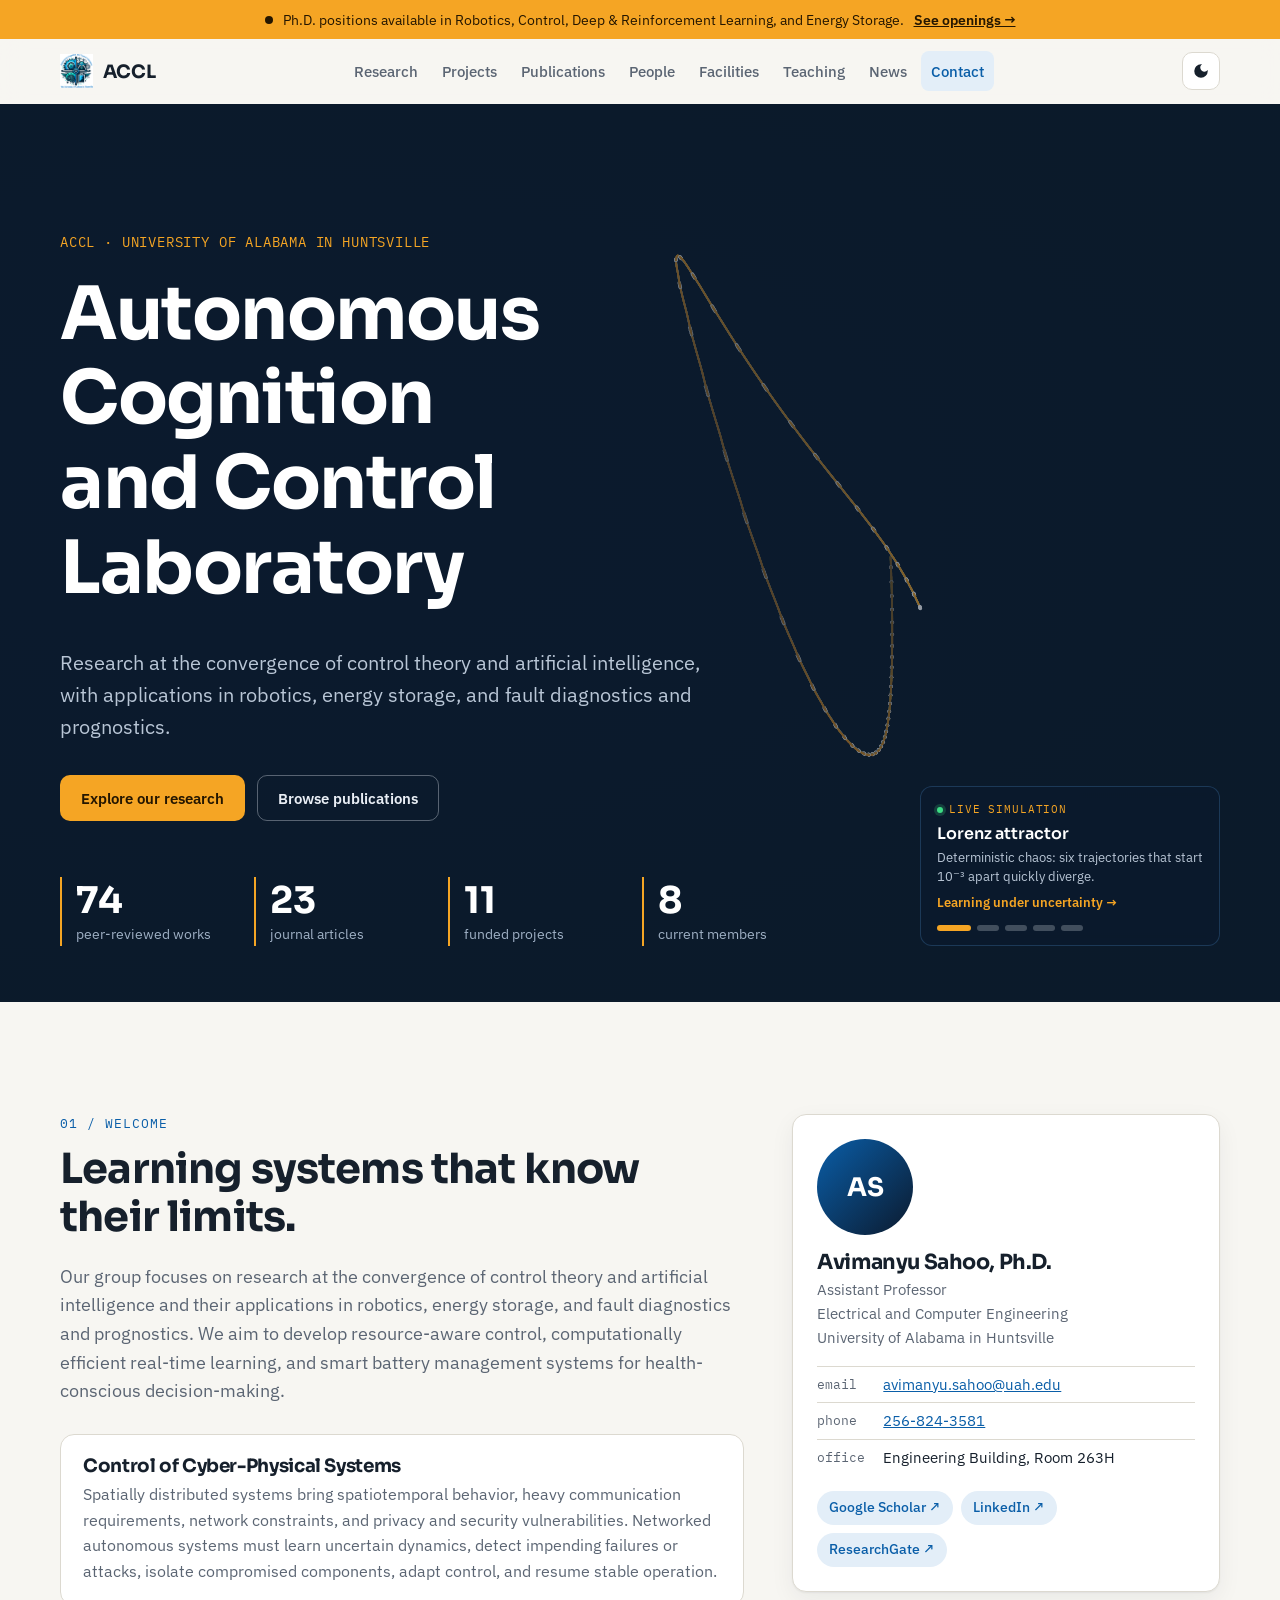
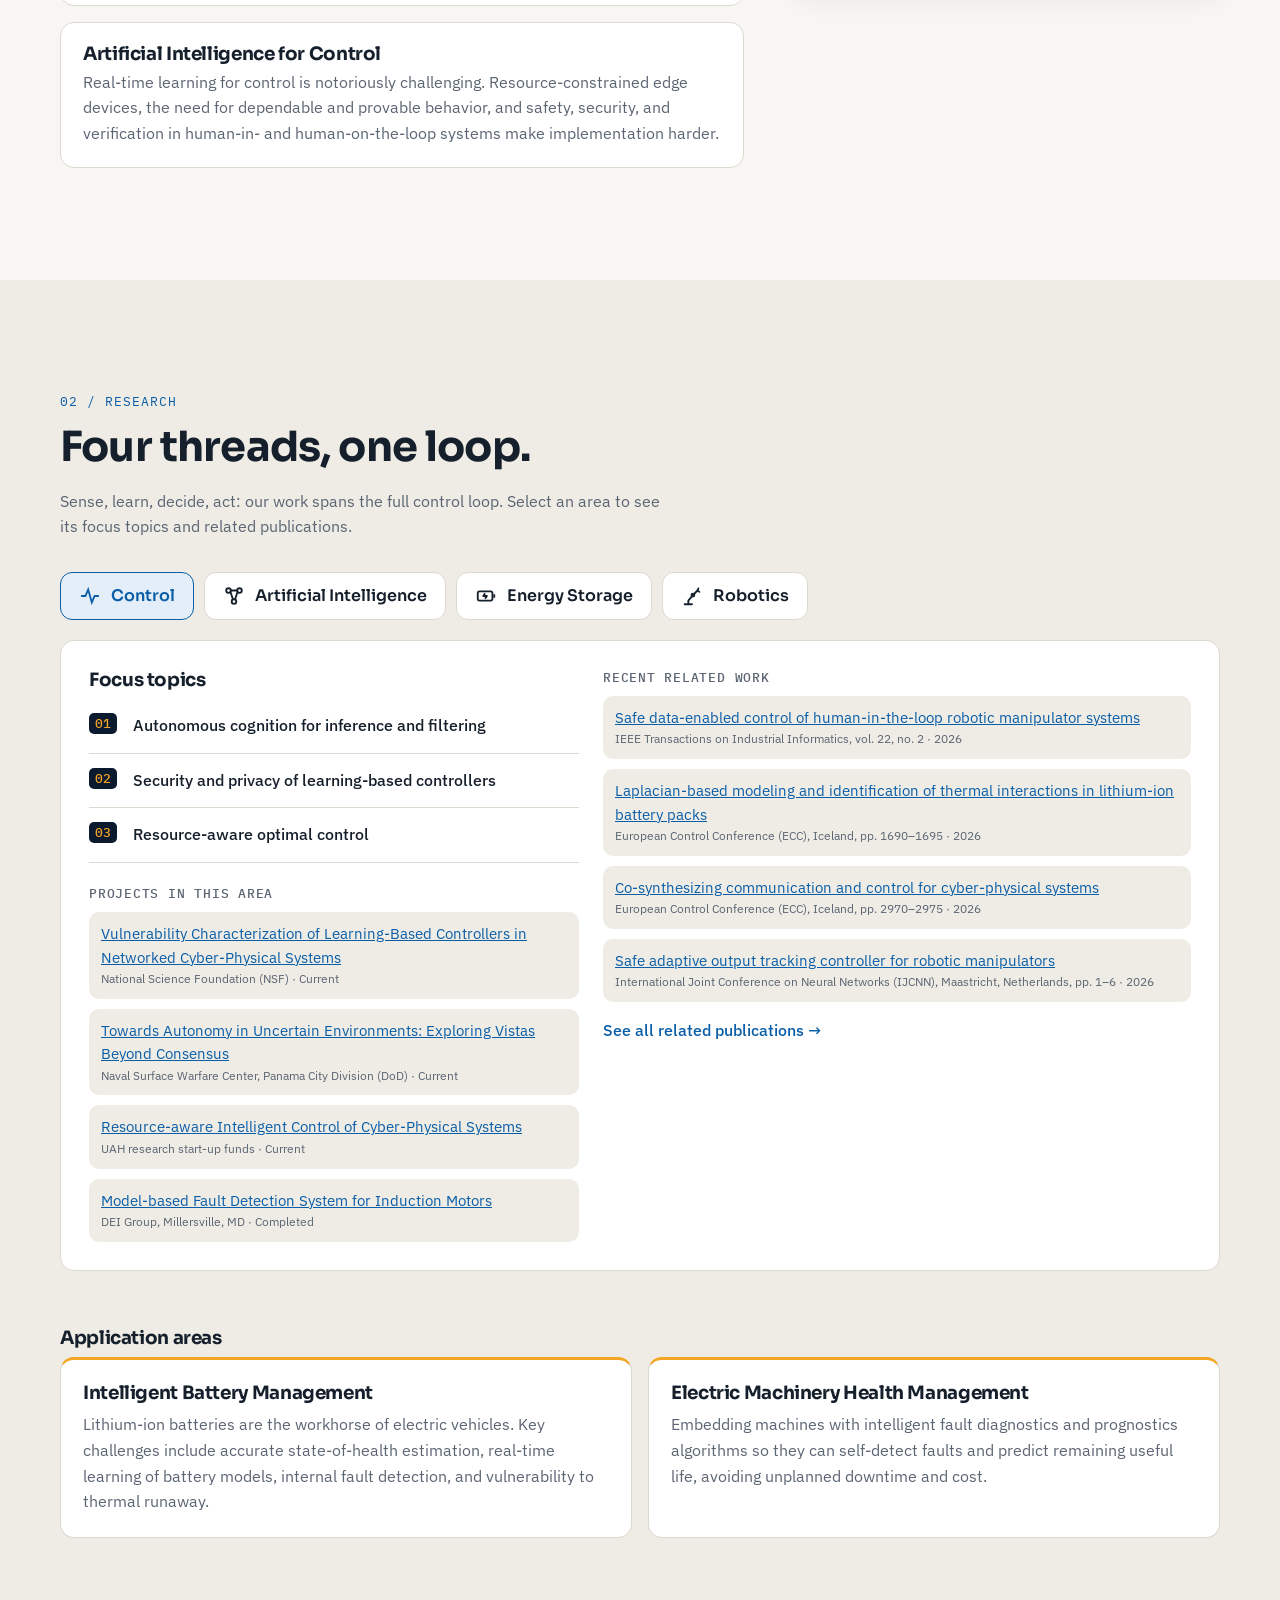
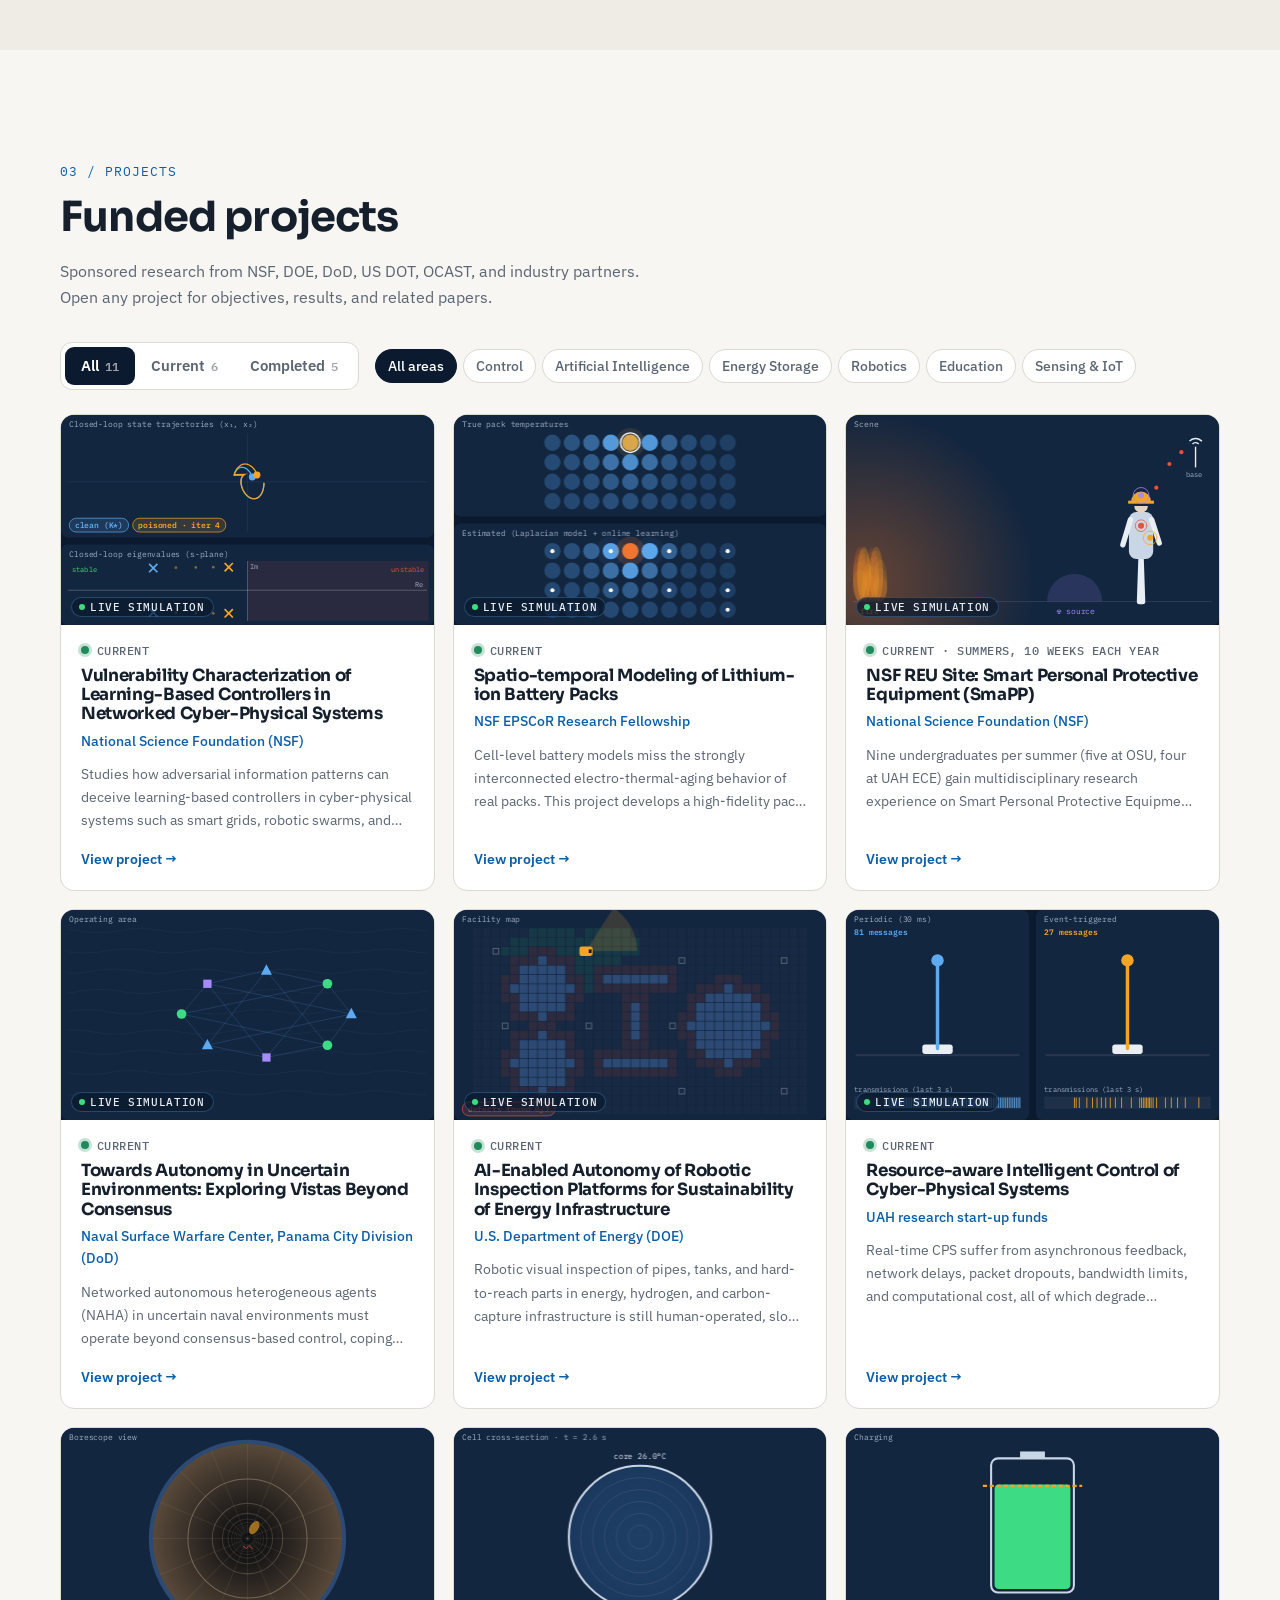
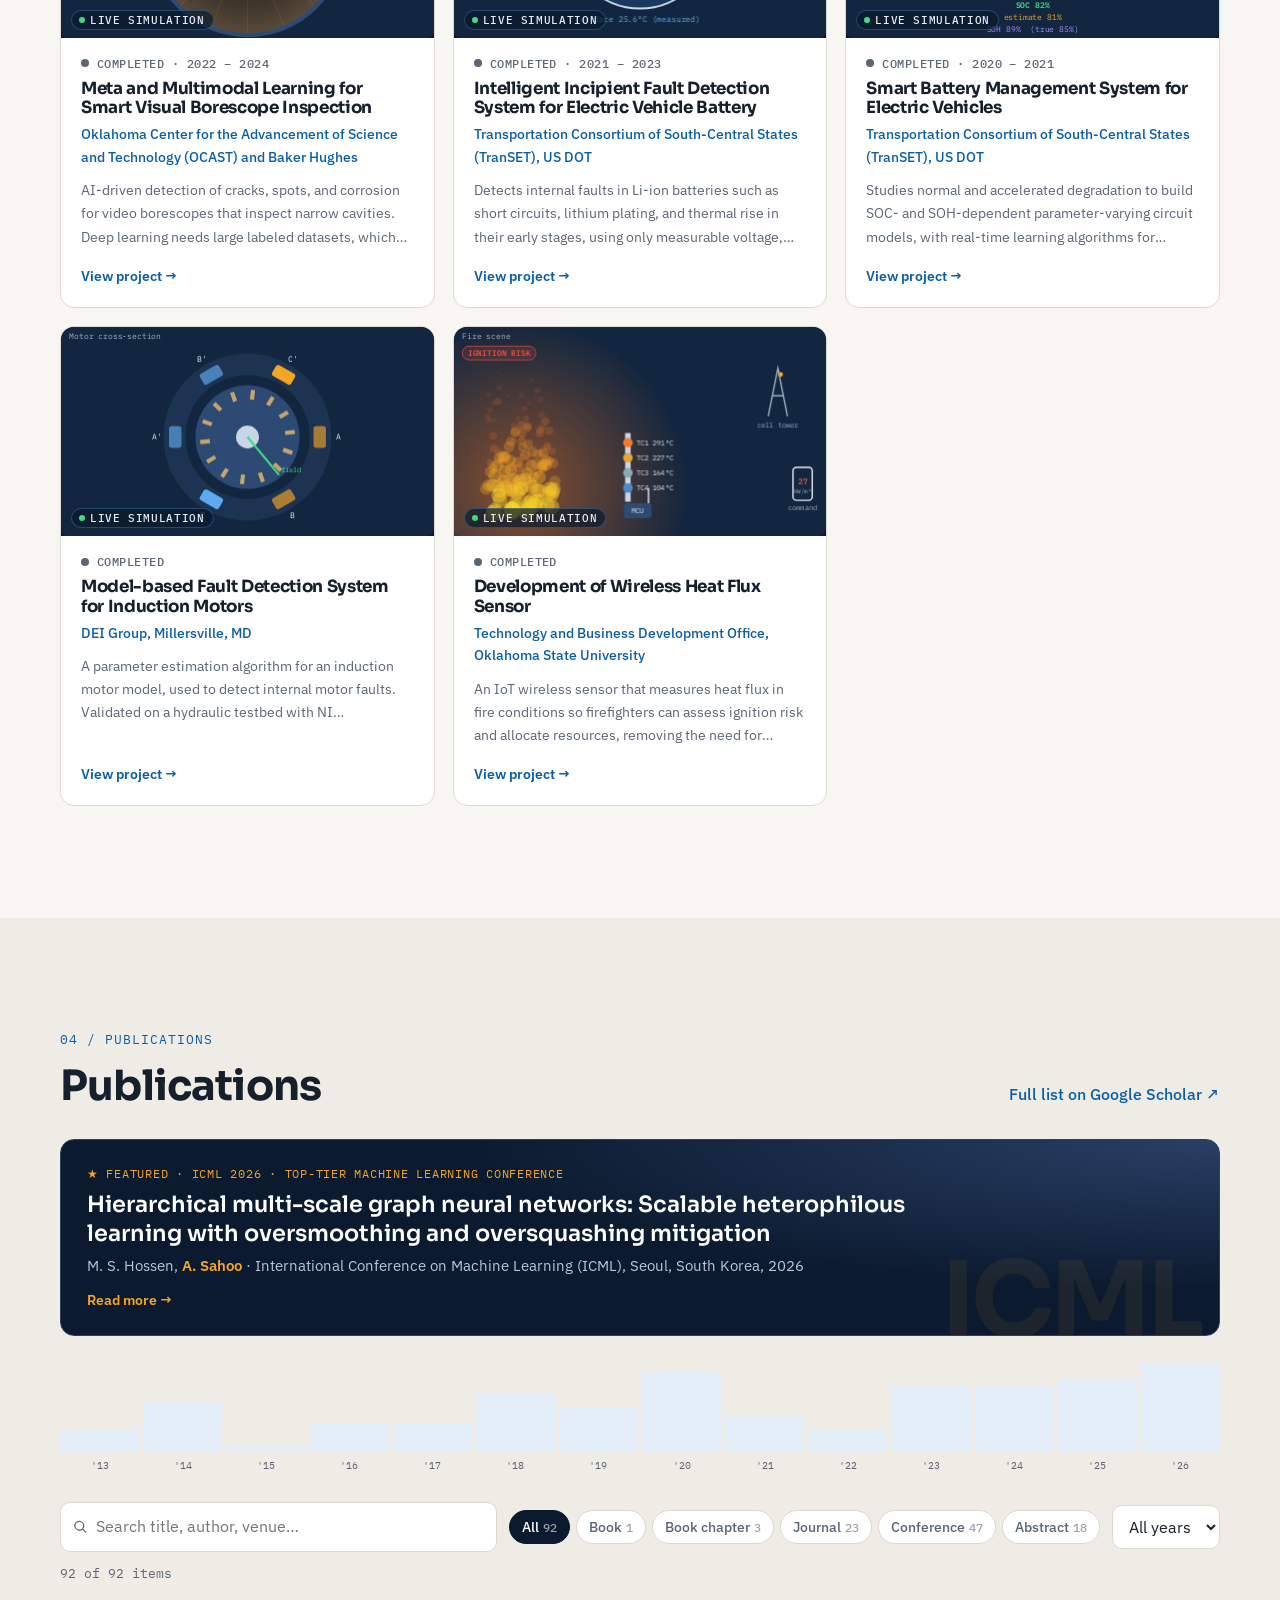
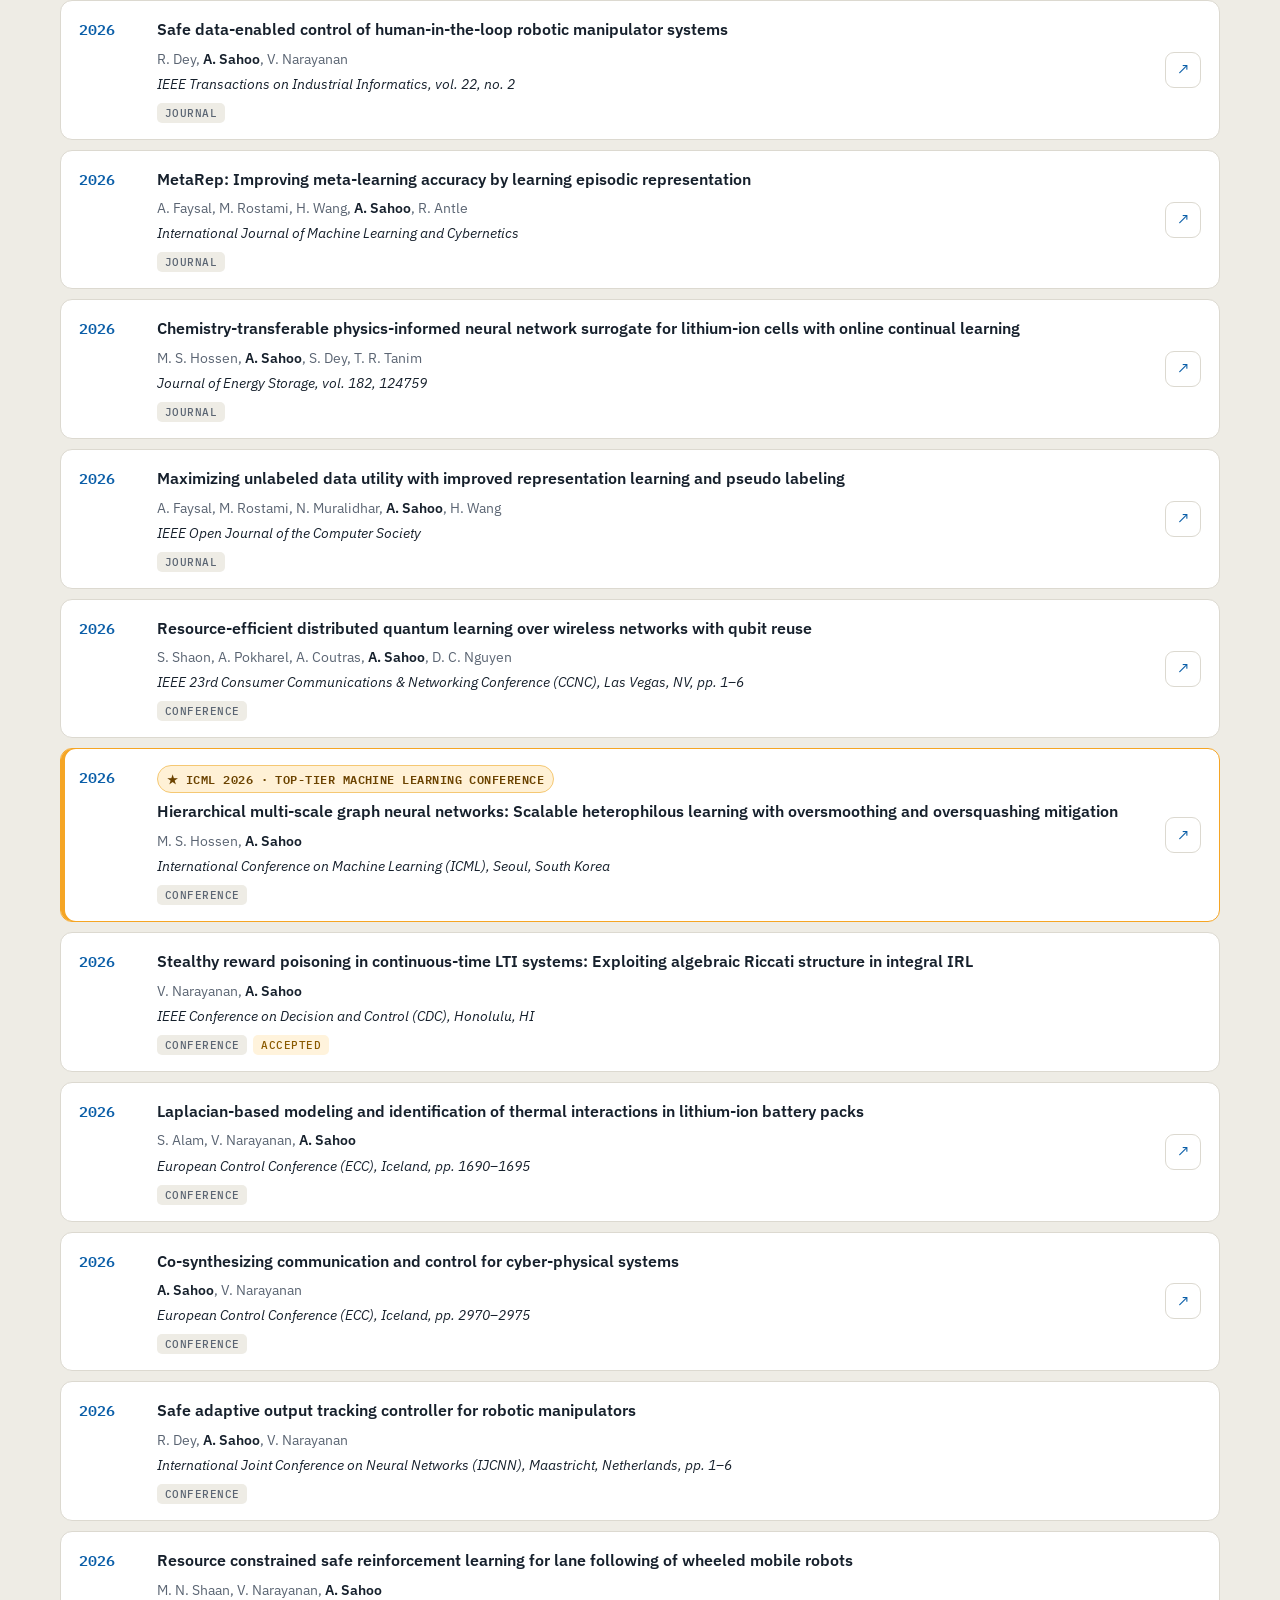
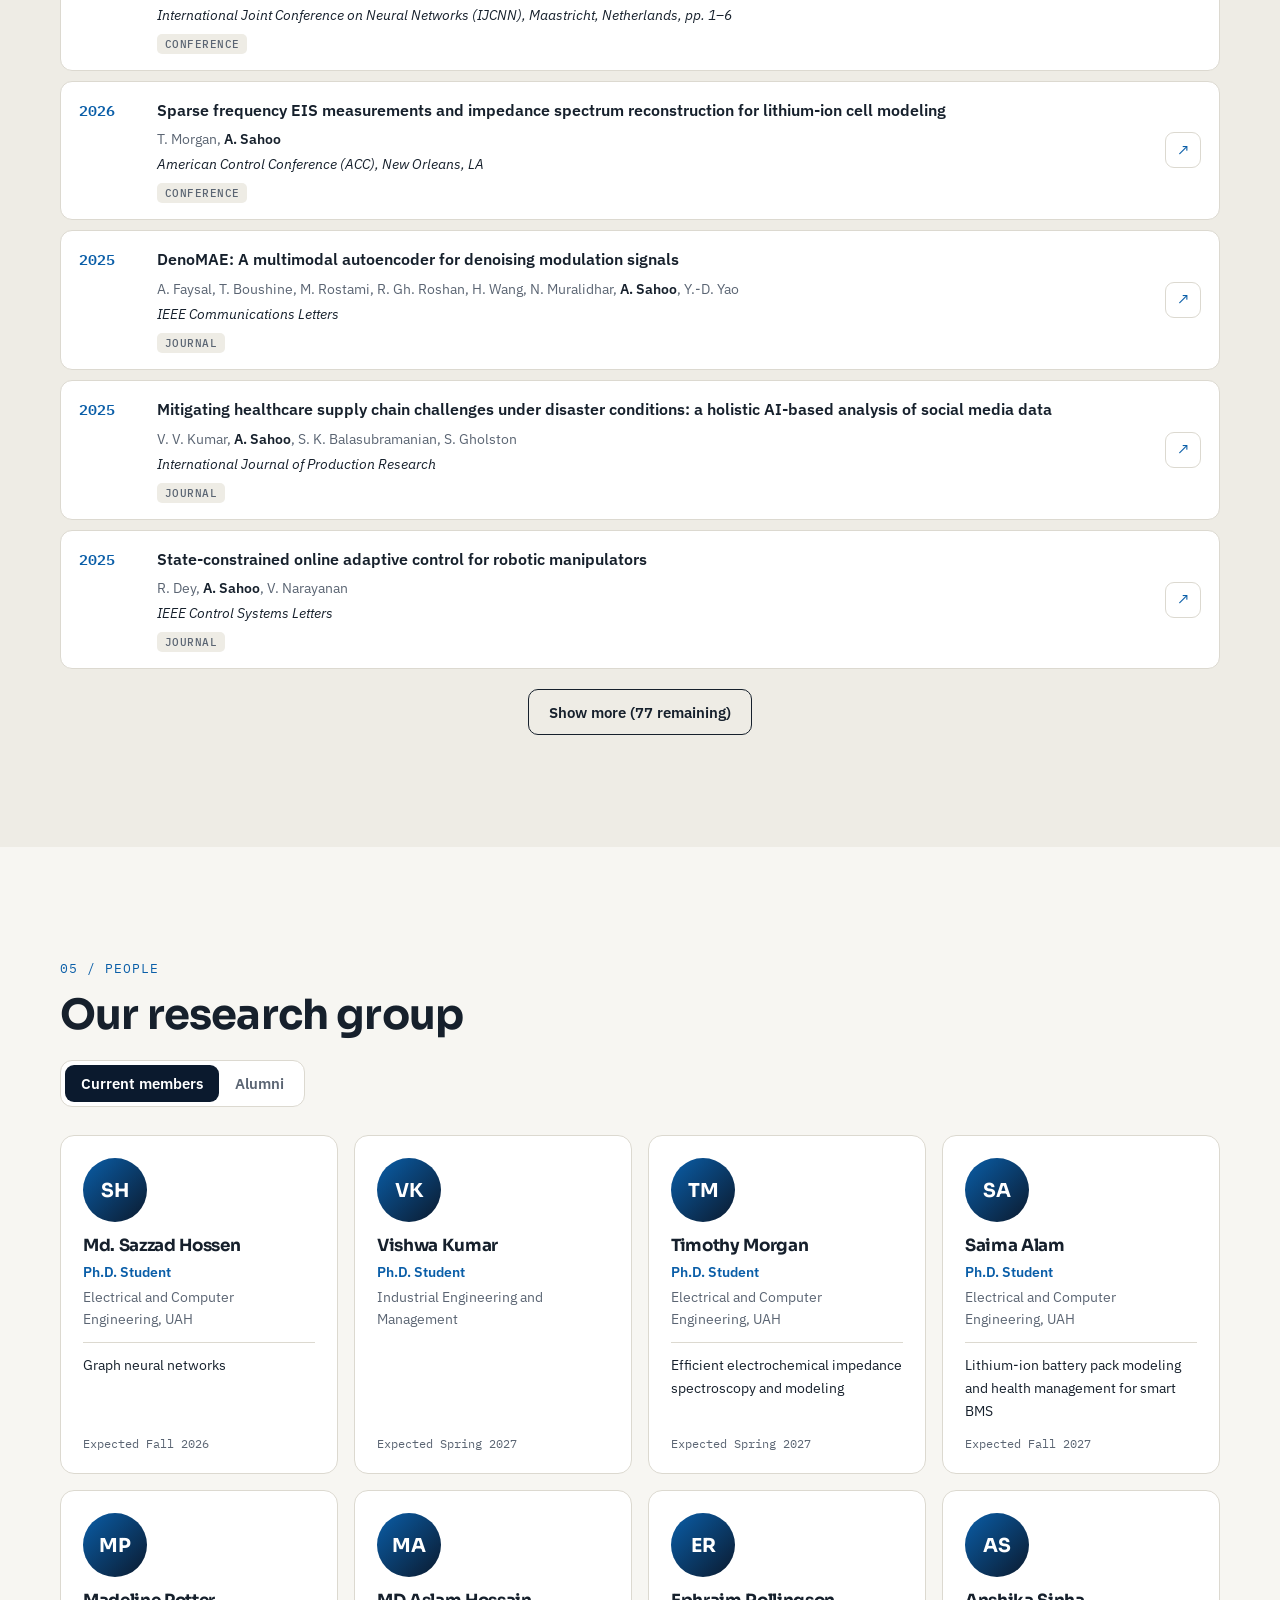
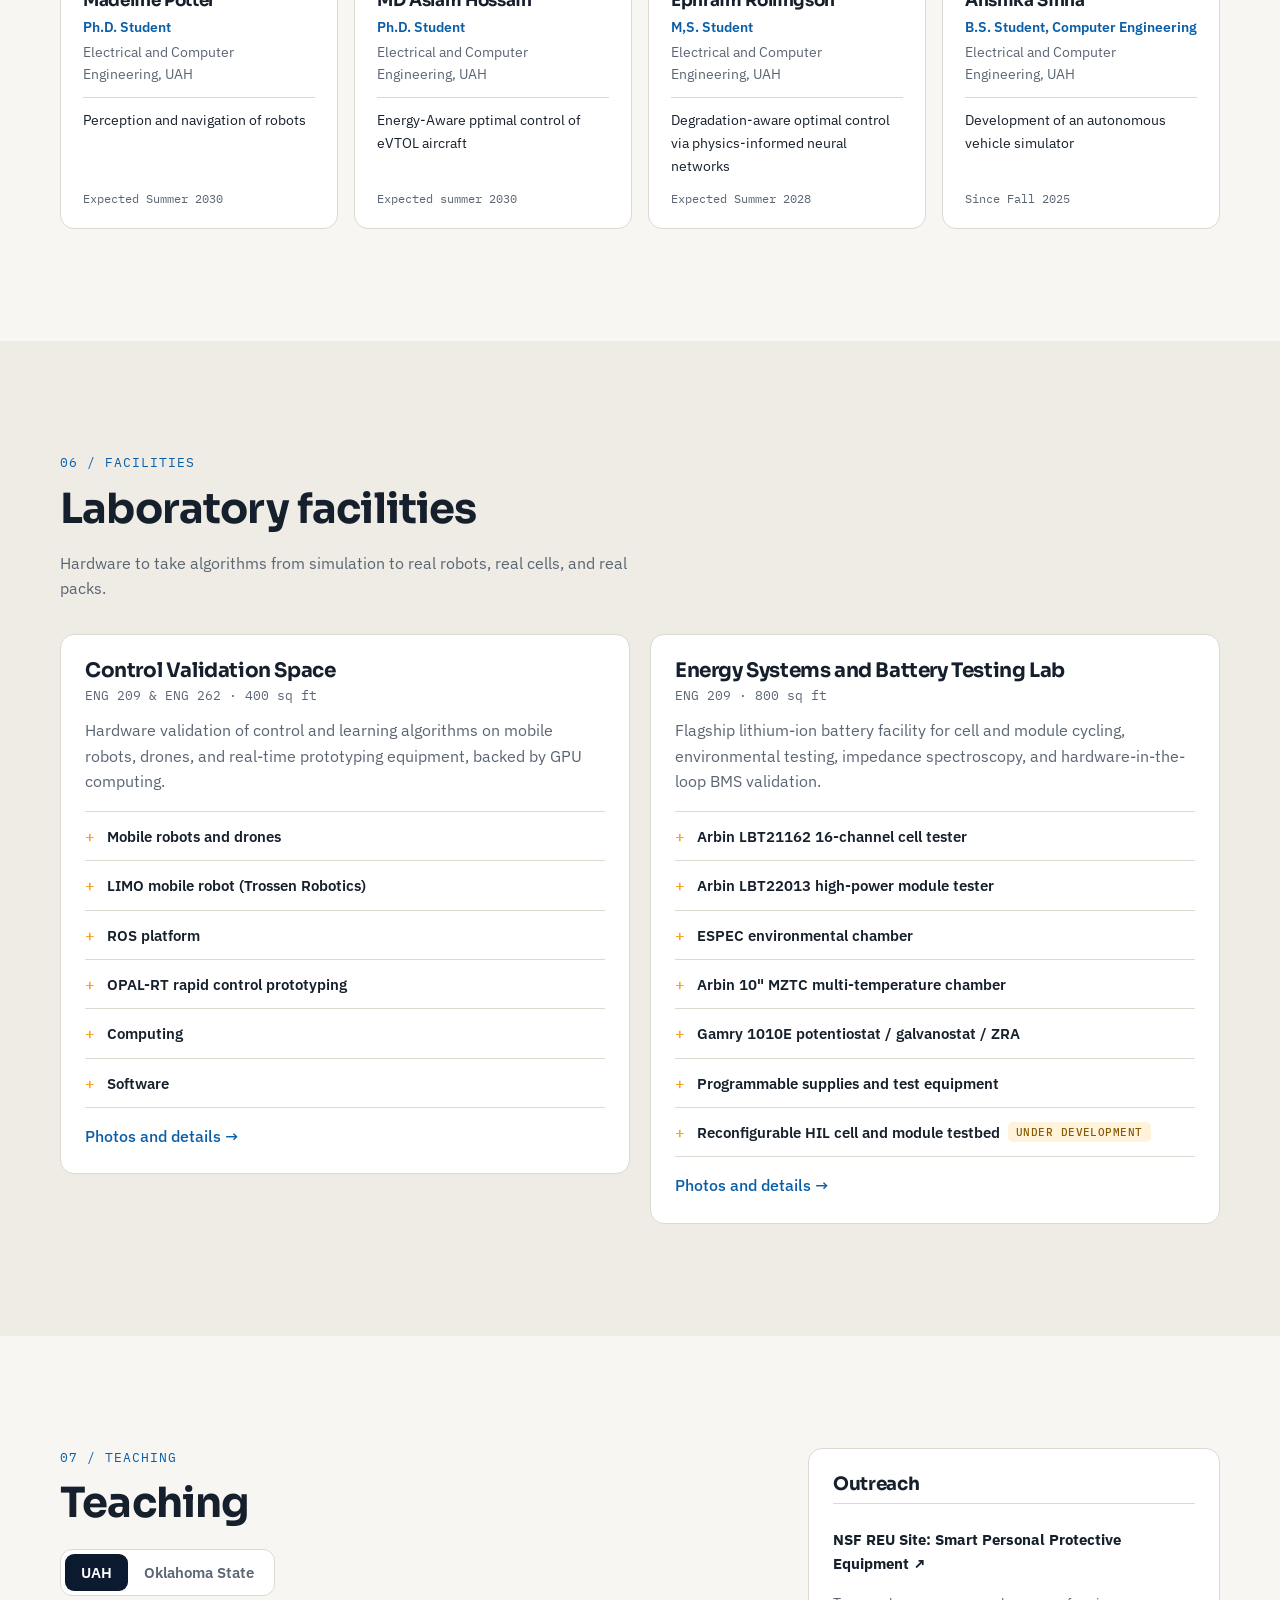
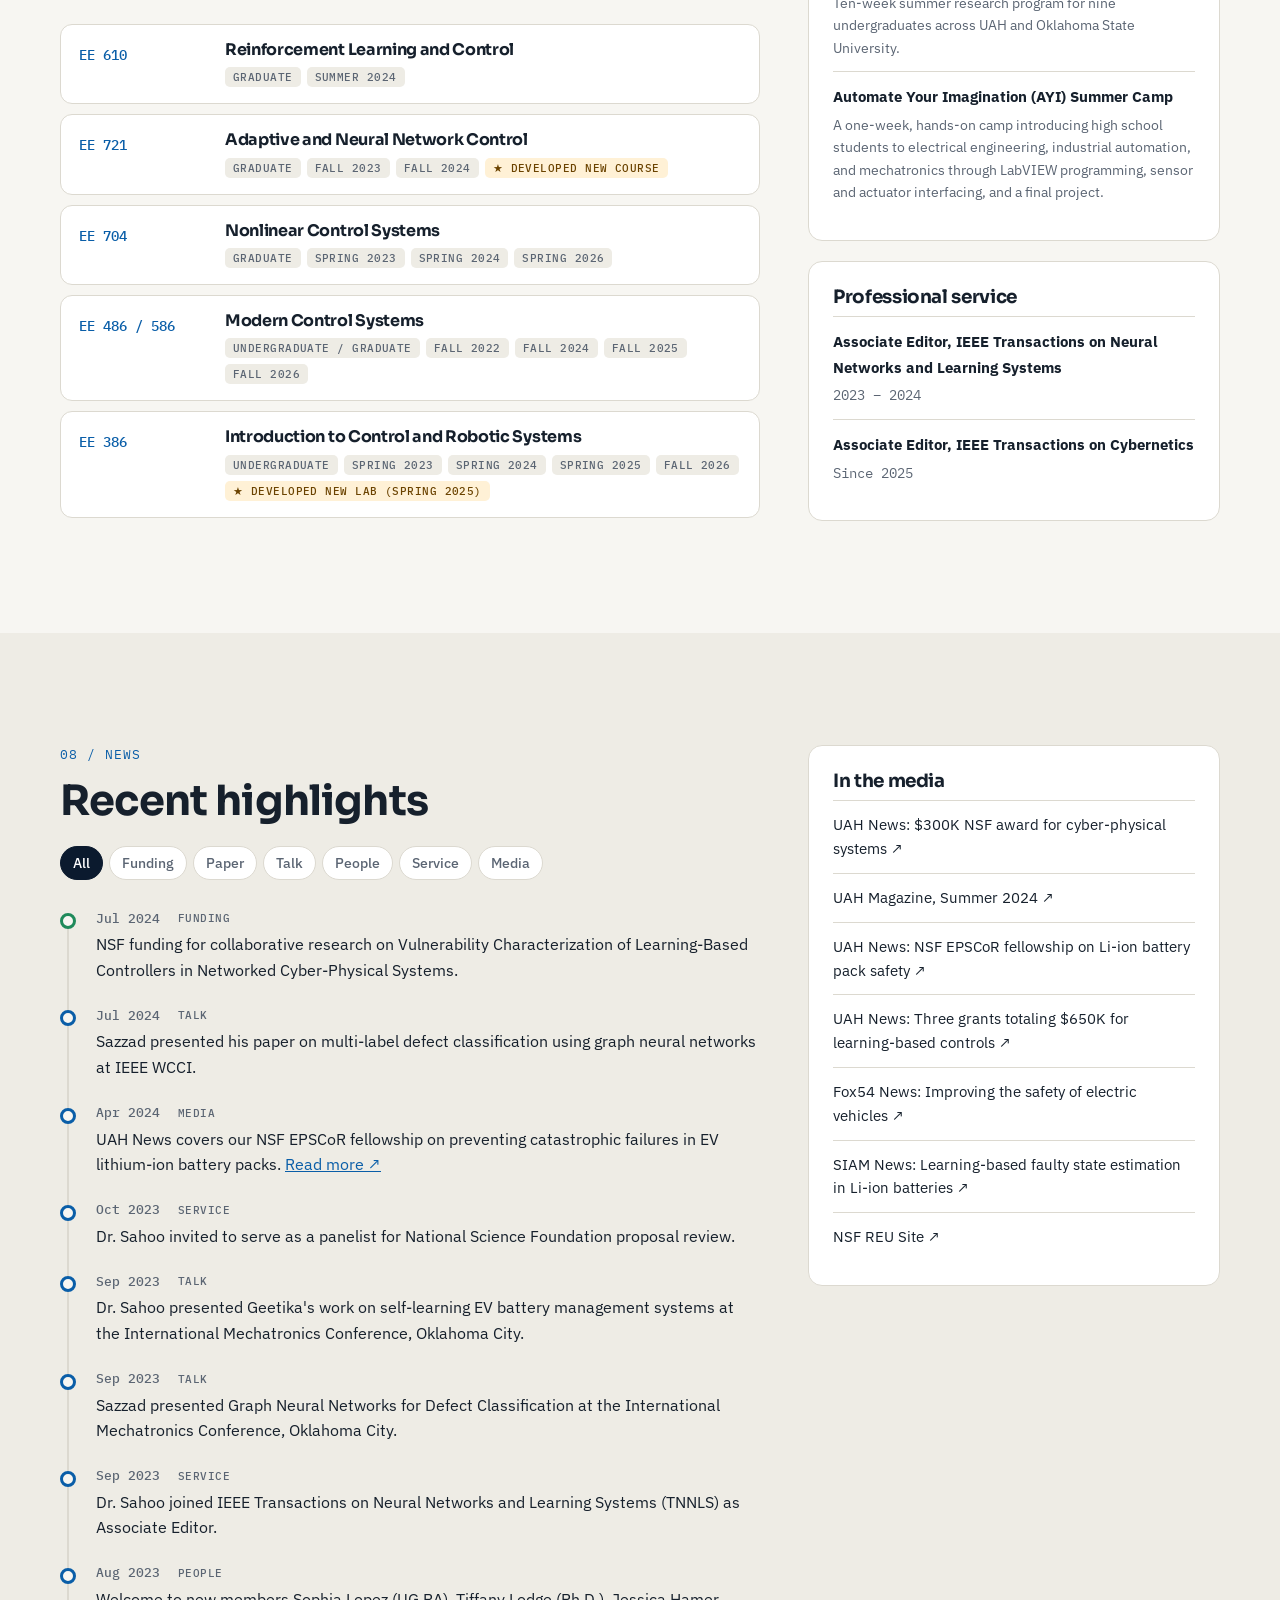
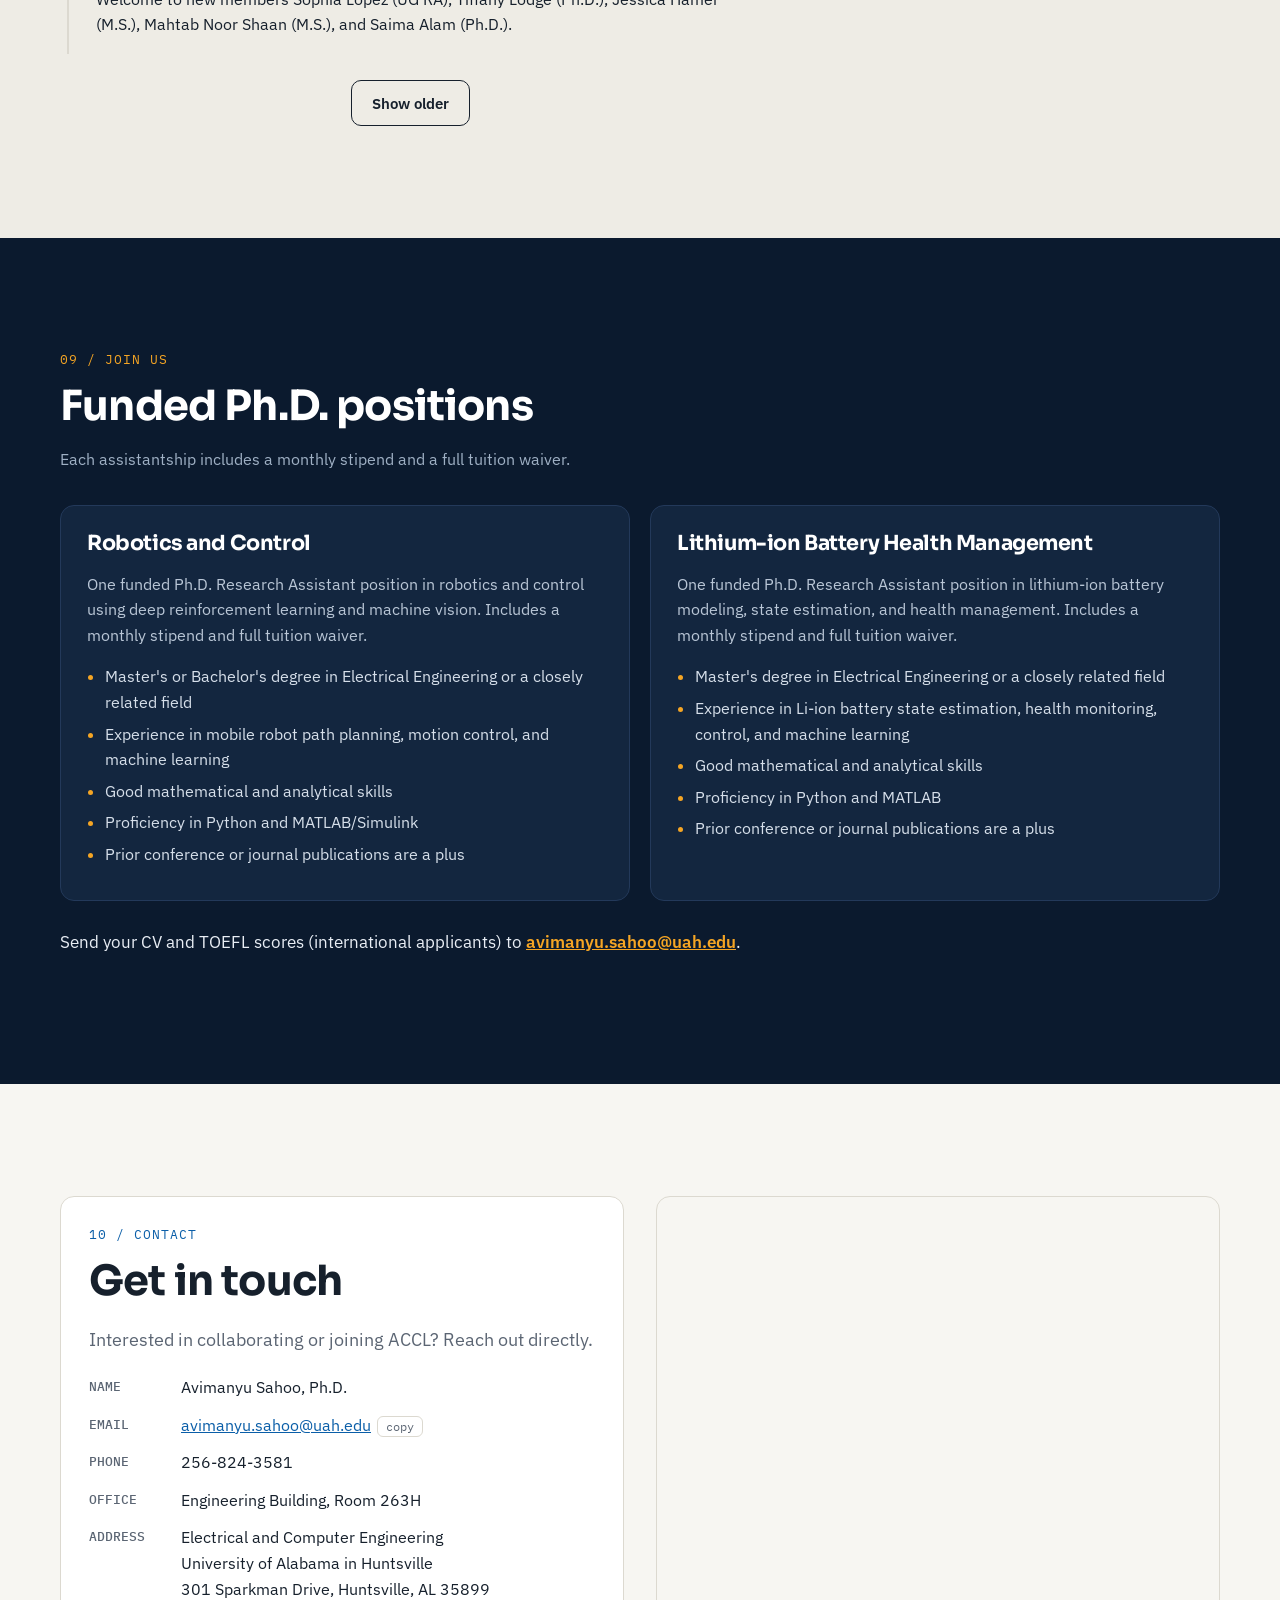
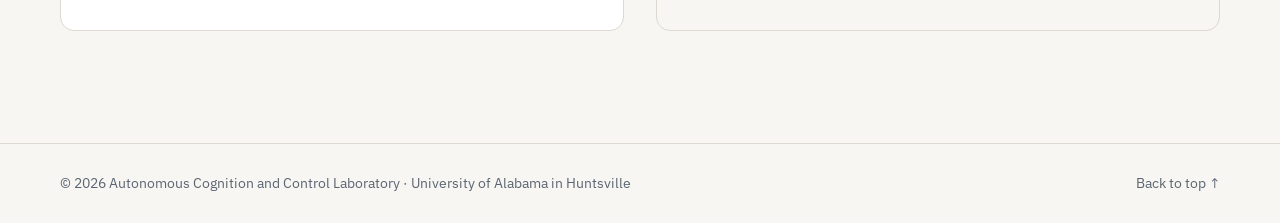
==== commit 9d93336c: "Update index.html" ====
--- a/index.html
+++ b/index.html
@@ -24,7 +24,7 @@
   <header class="nav" id="nav">
     <div class="wrap nav-inner">
       <a href="#top" class="brand" aria-label="ACCL home">
-        <svg viewBox="0 0 32 32" width="28" height="28" aria-hidden="true"><rect width="32" height="32" rx="7" fill="currentColor" class="brand-bg"/><path d="M6 22 L12 10 L18 18 L22 12 L26 22" stroke="var(--signal)" stroke-width="3" fill="none" stroke-linecap="round" stroke-linejoin="round"/></svg>
+        <img src="figures/logo.png" alt="ACCL logo" style="height:34px;width:auto;display:block">
         <span>ACCL</span>
       </a>
       <nav class="links" id="links" aria-label="Primary">
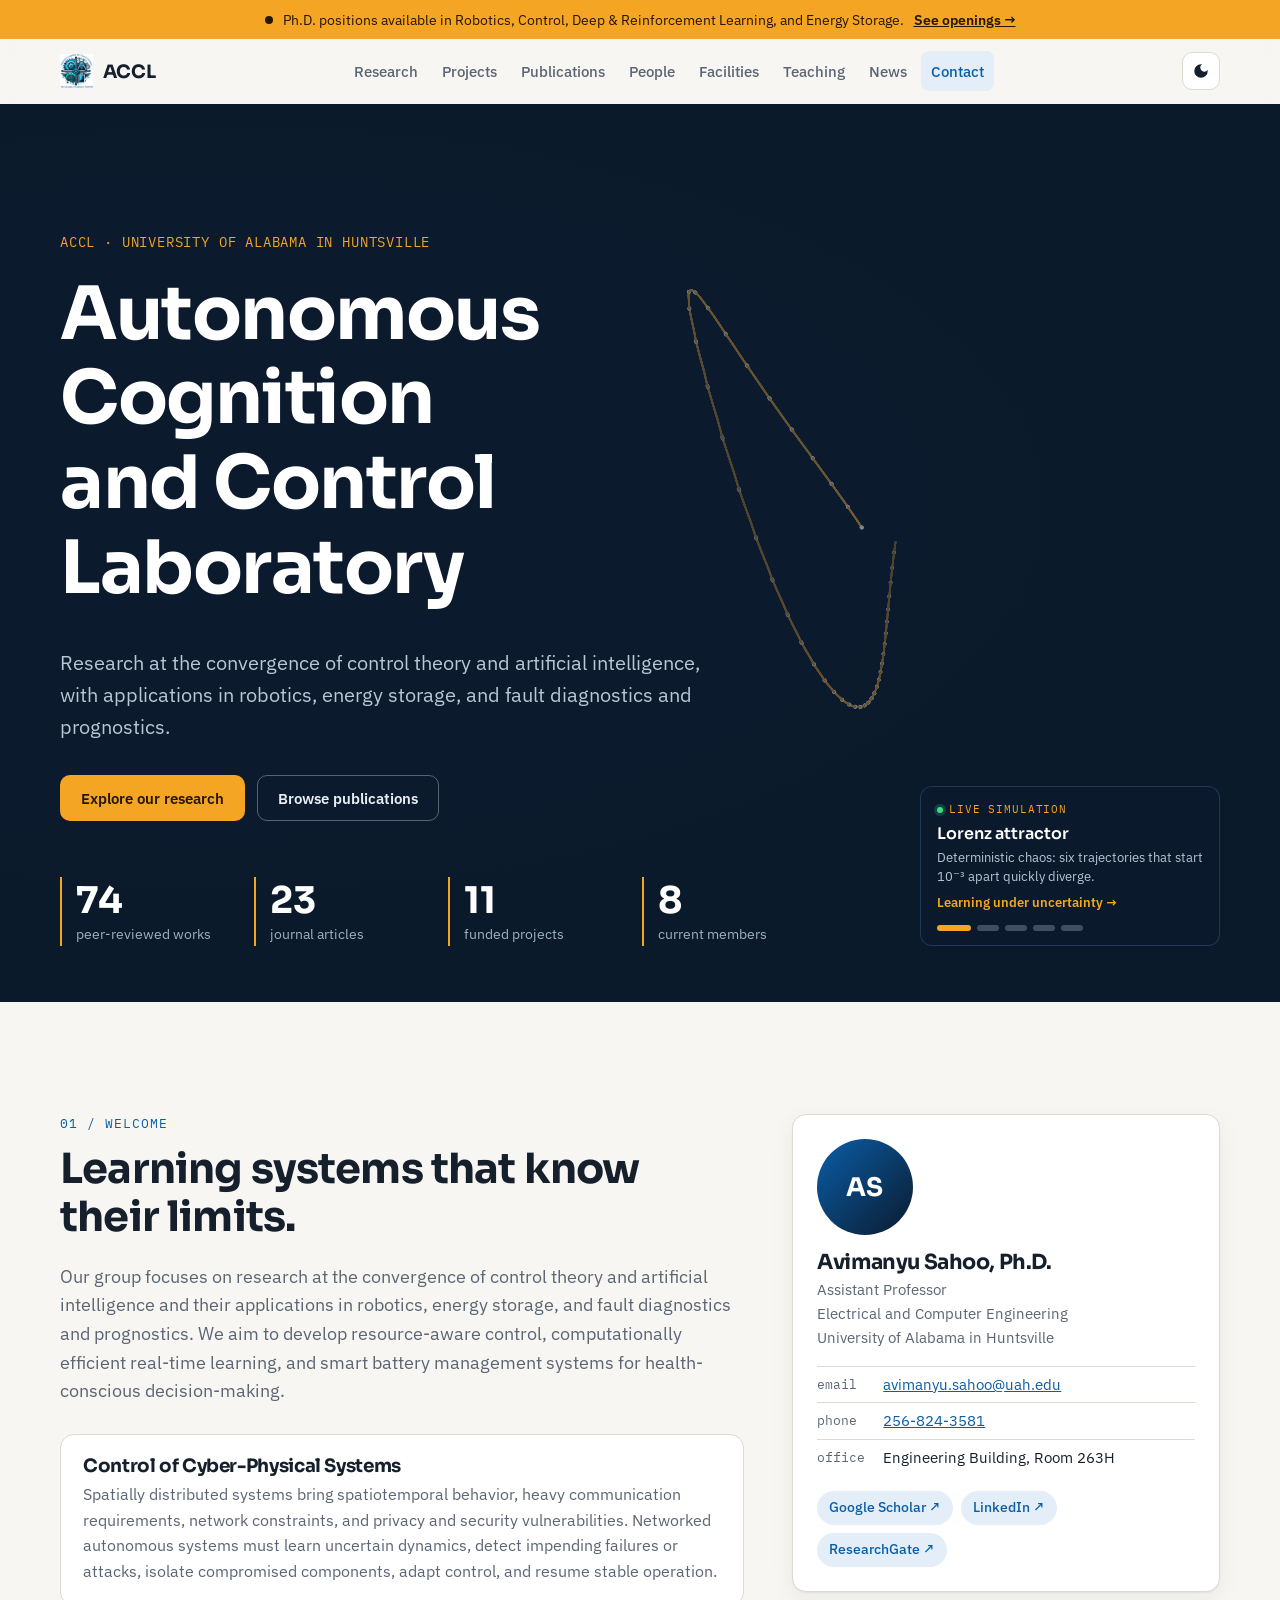
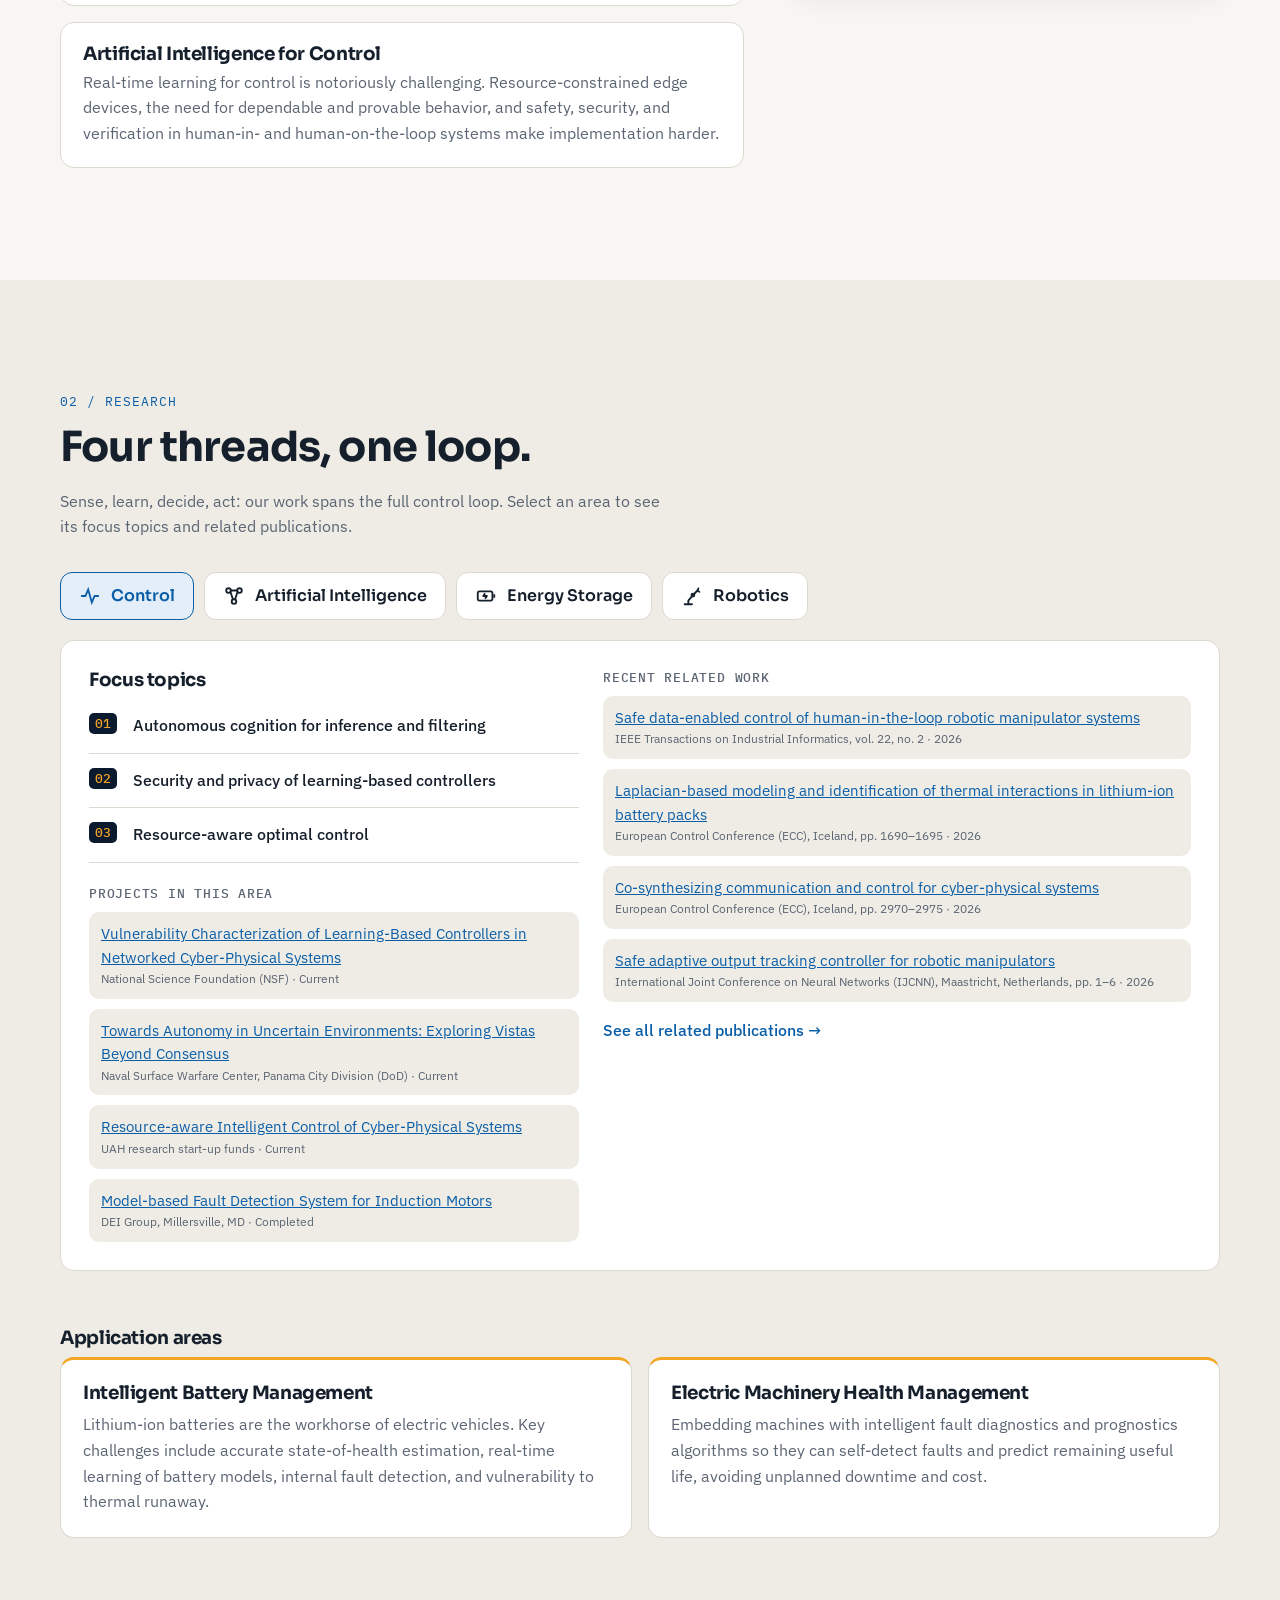
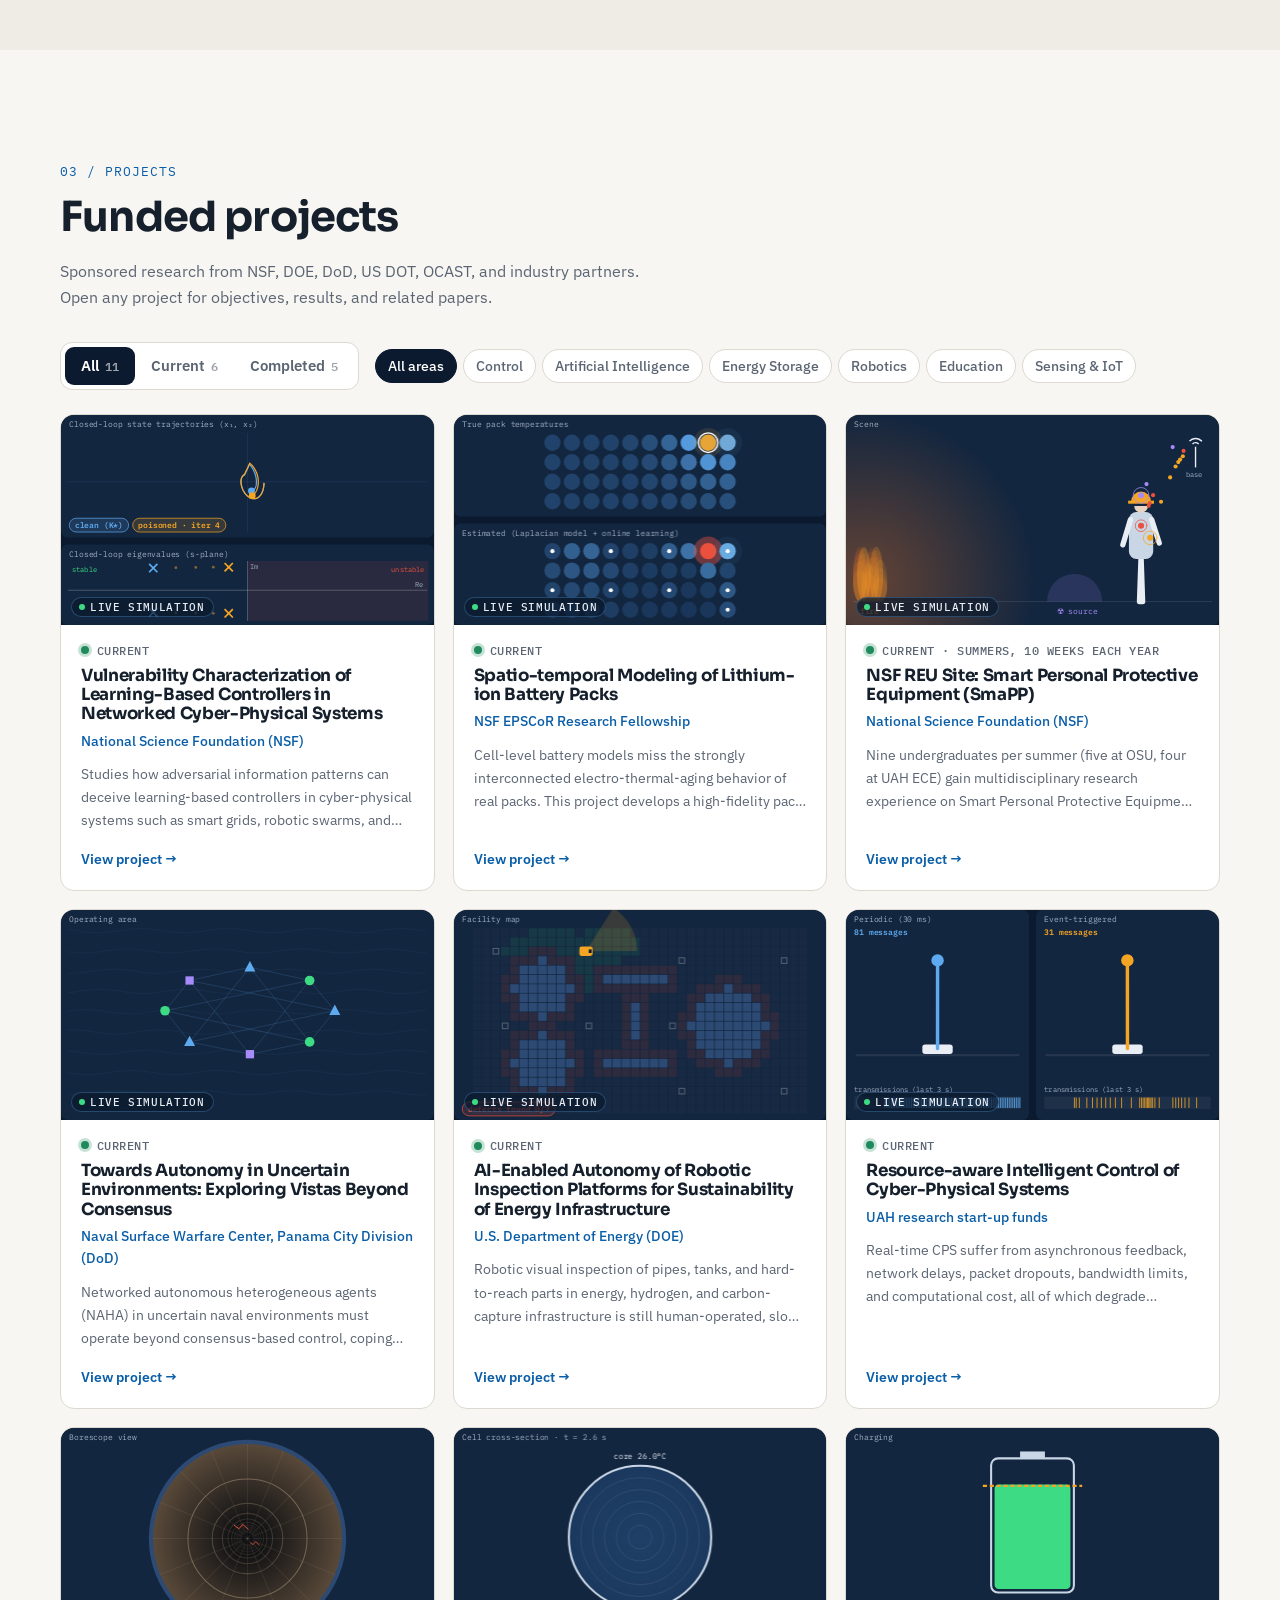
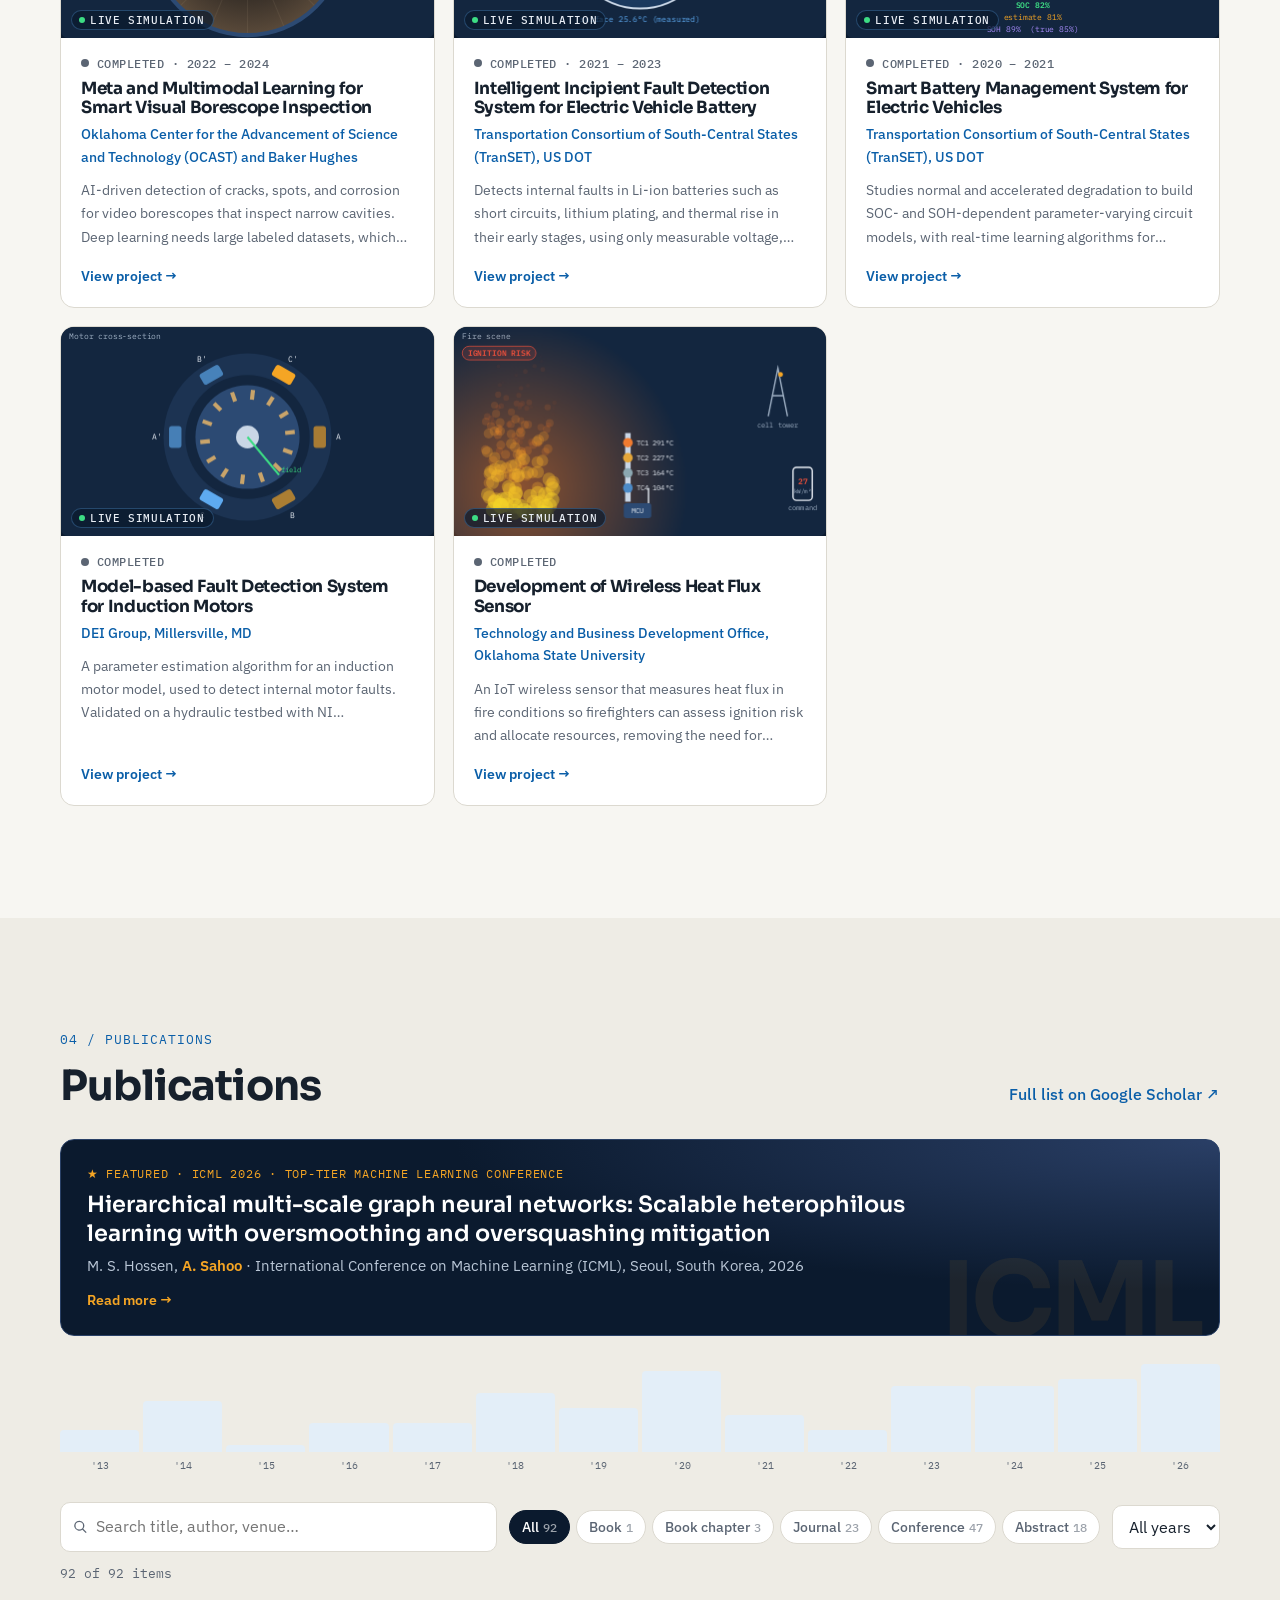
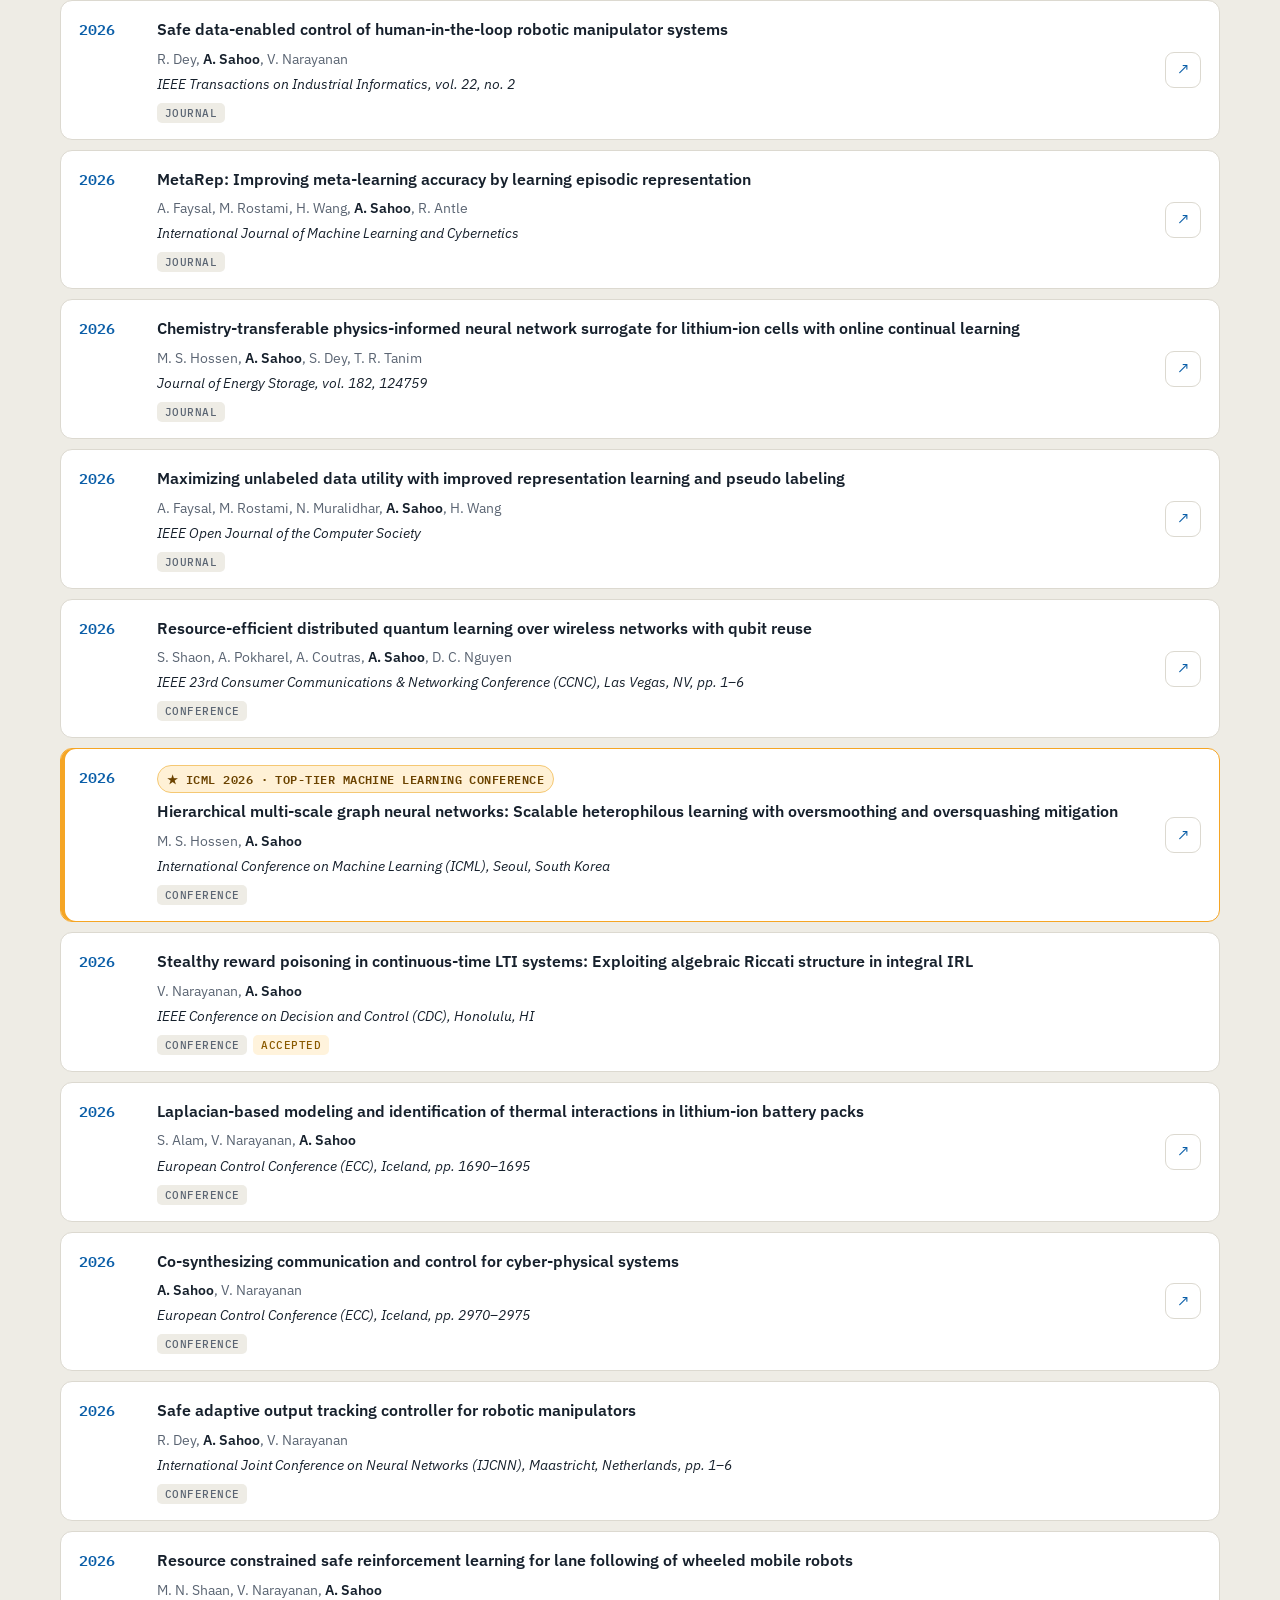
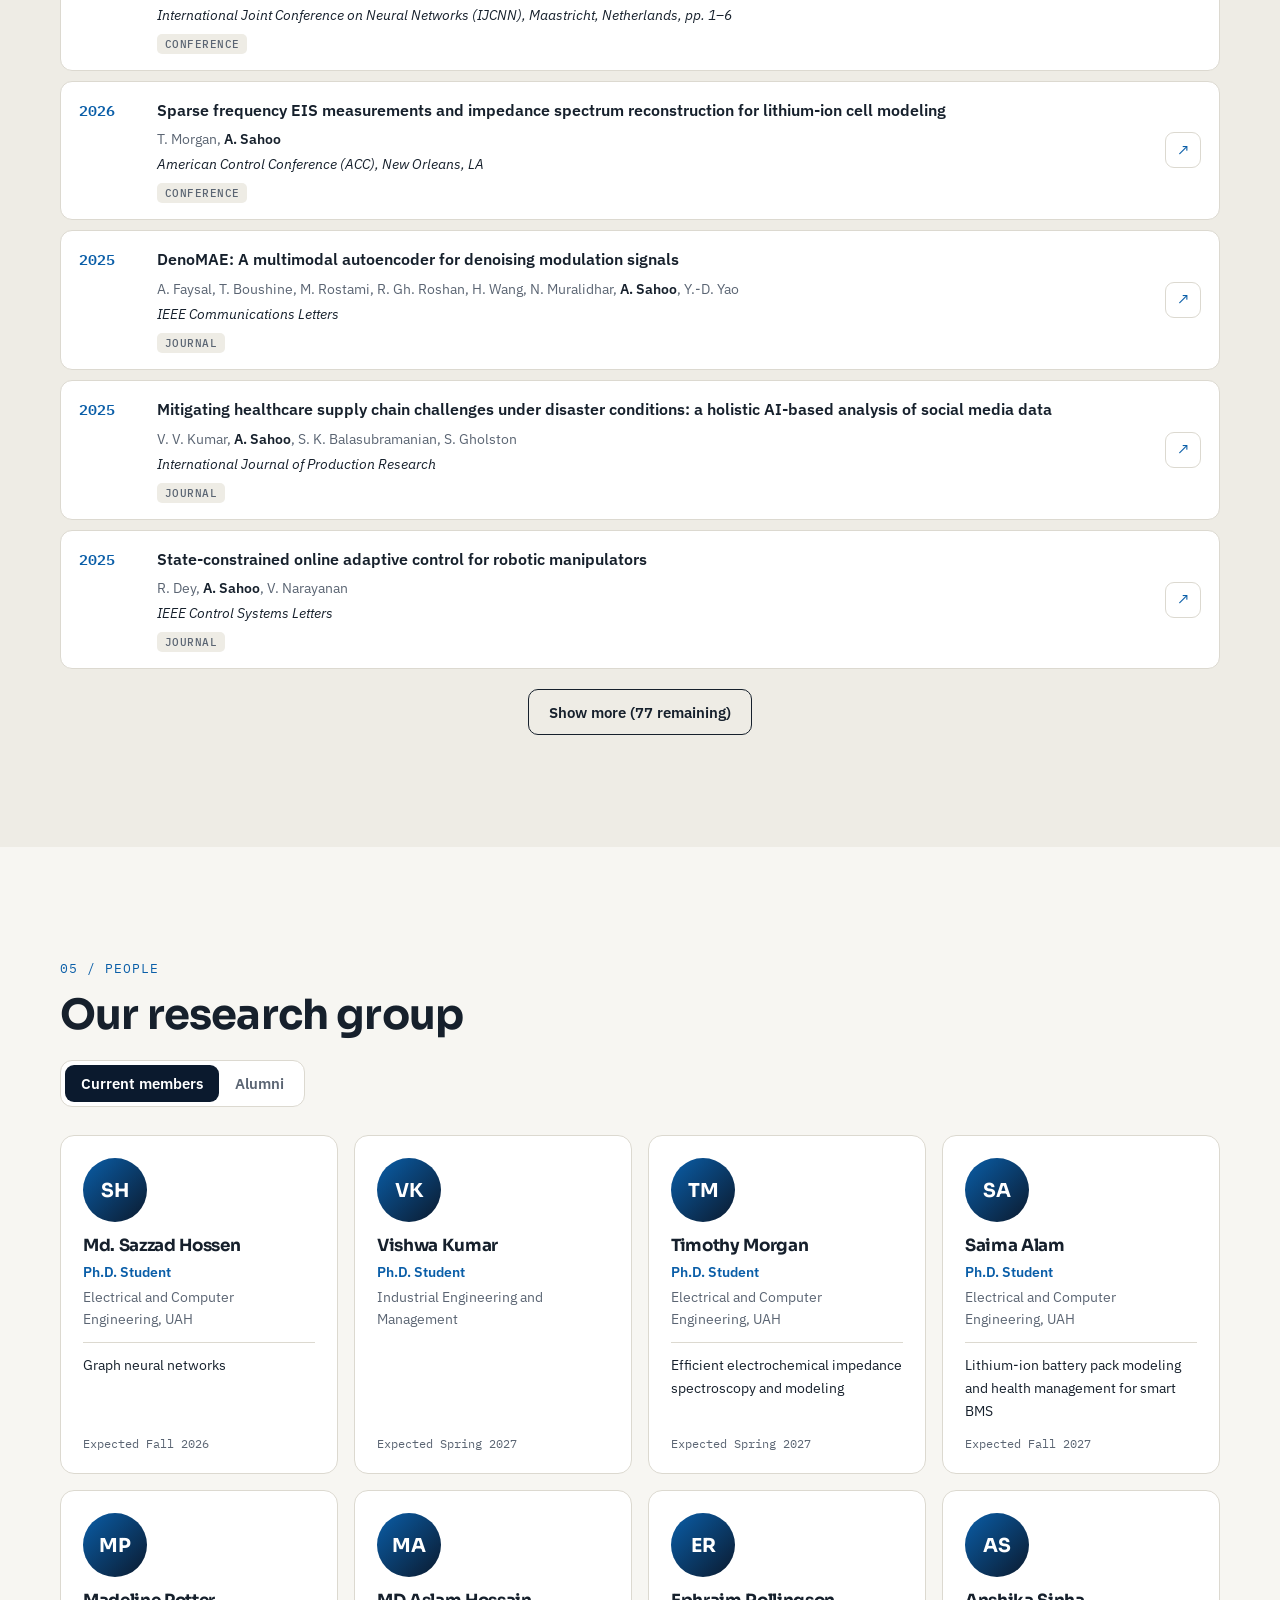
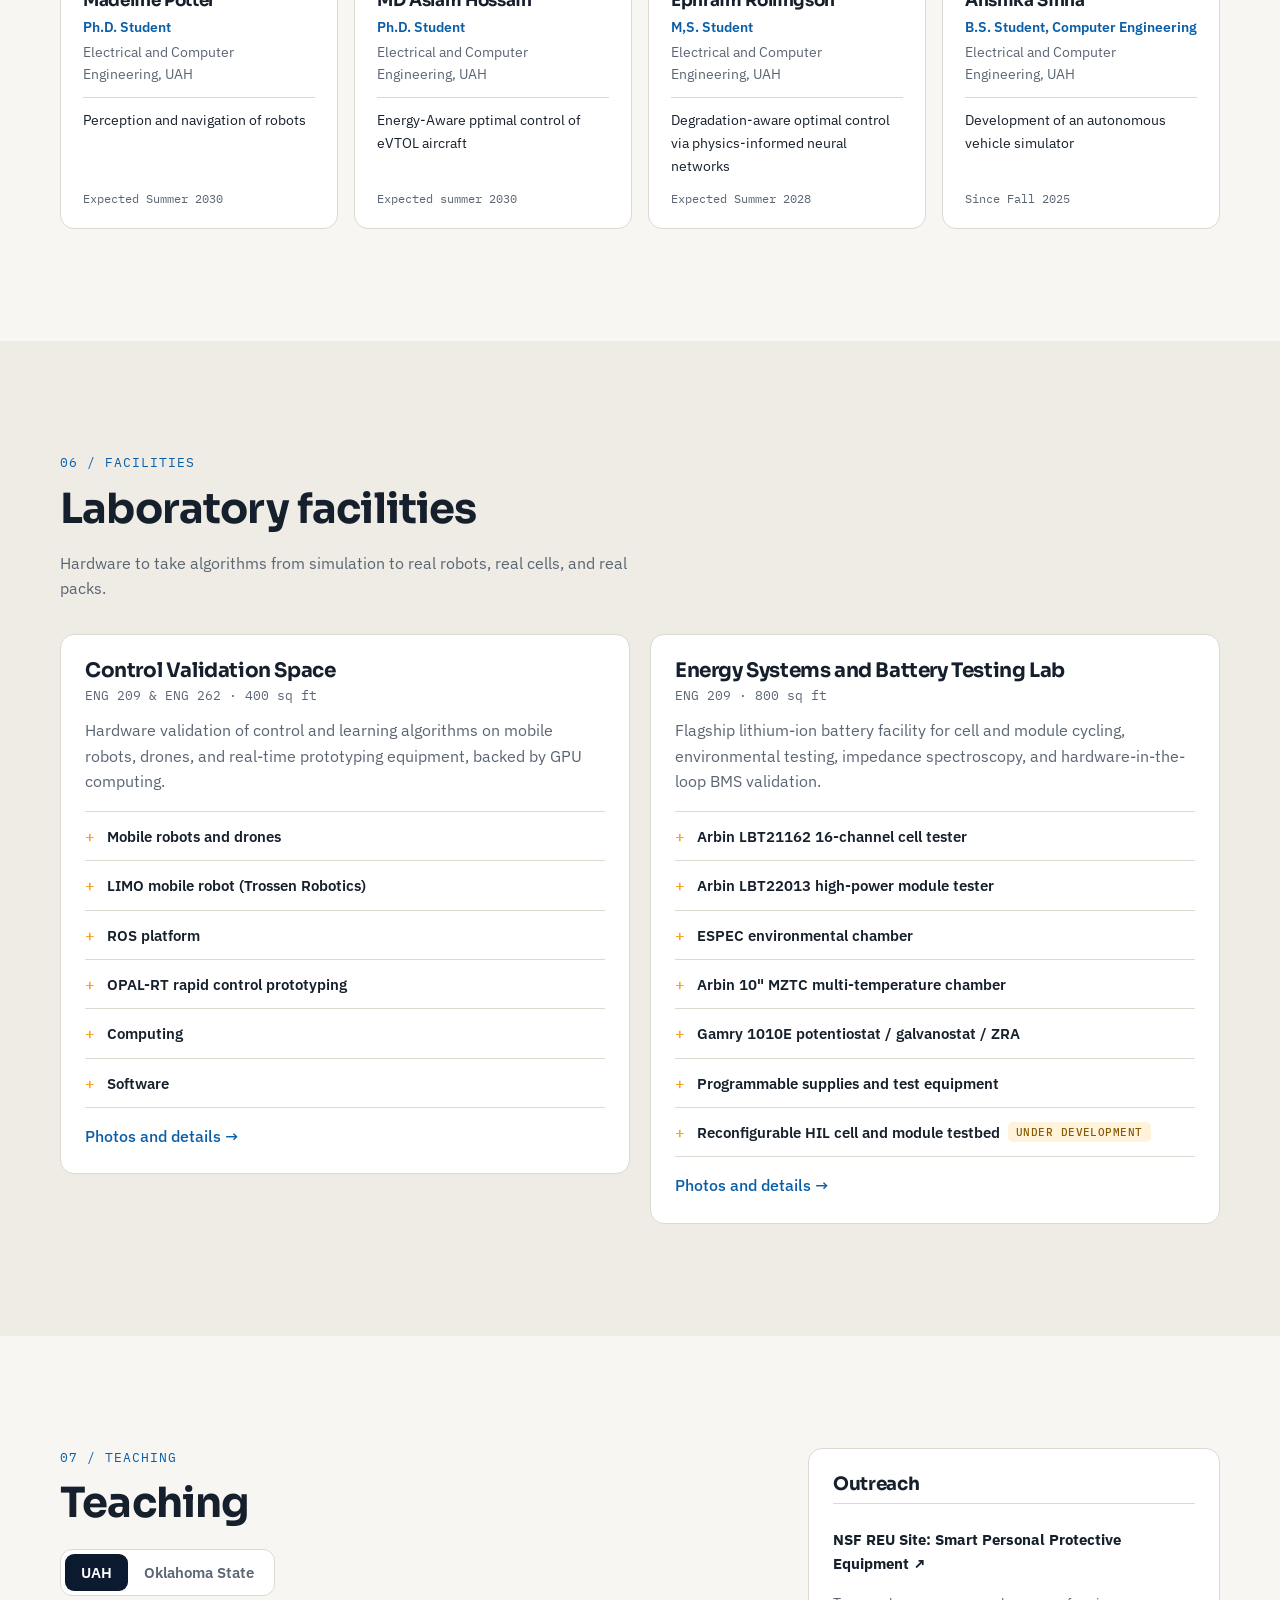
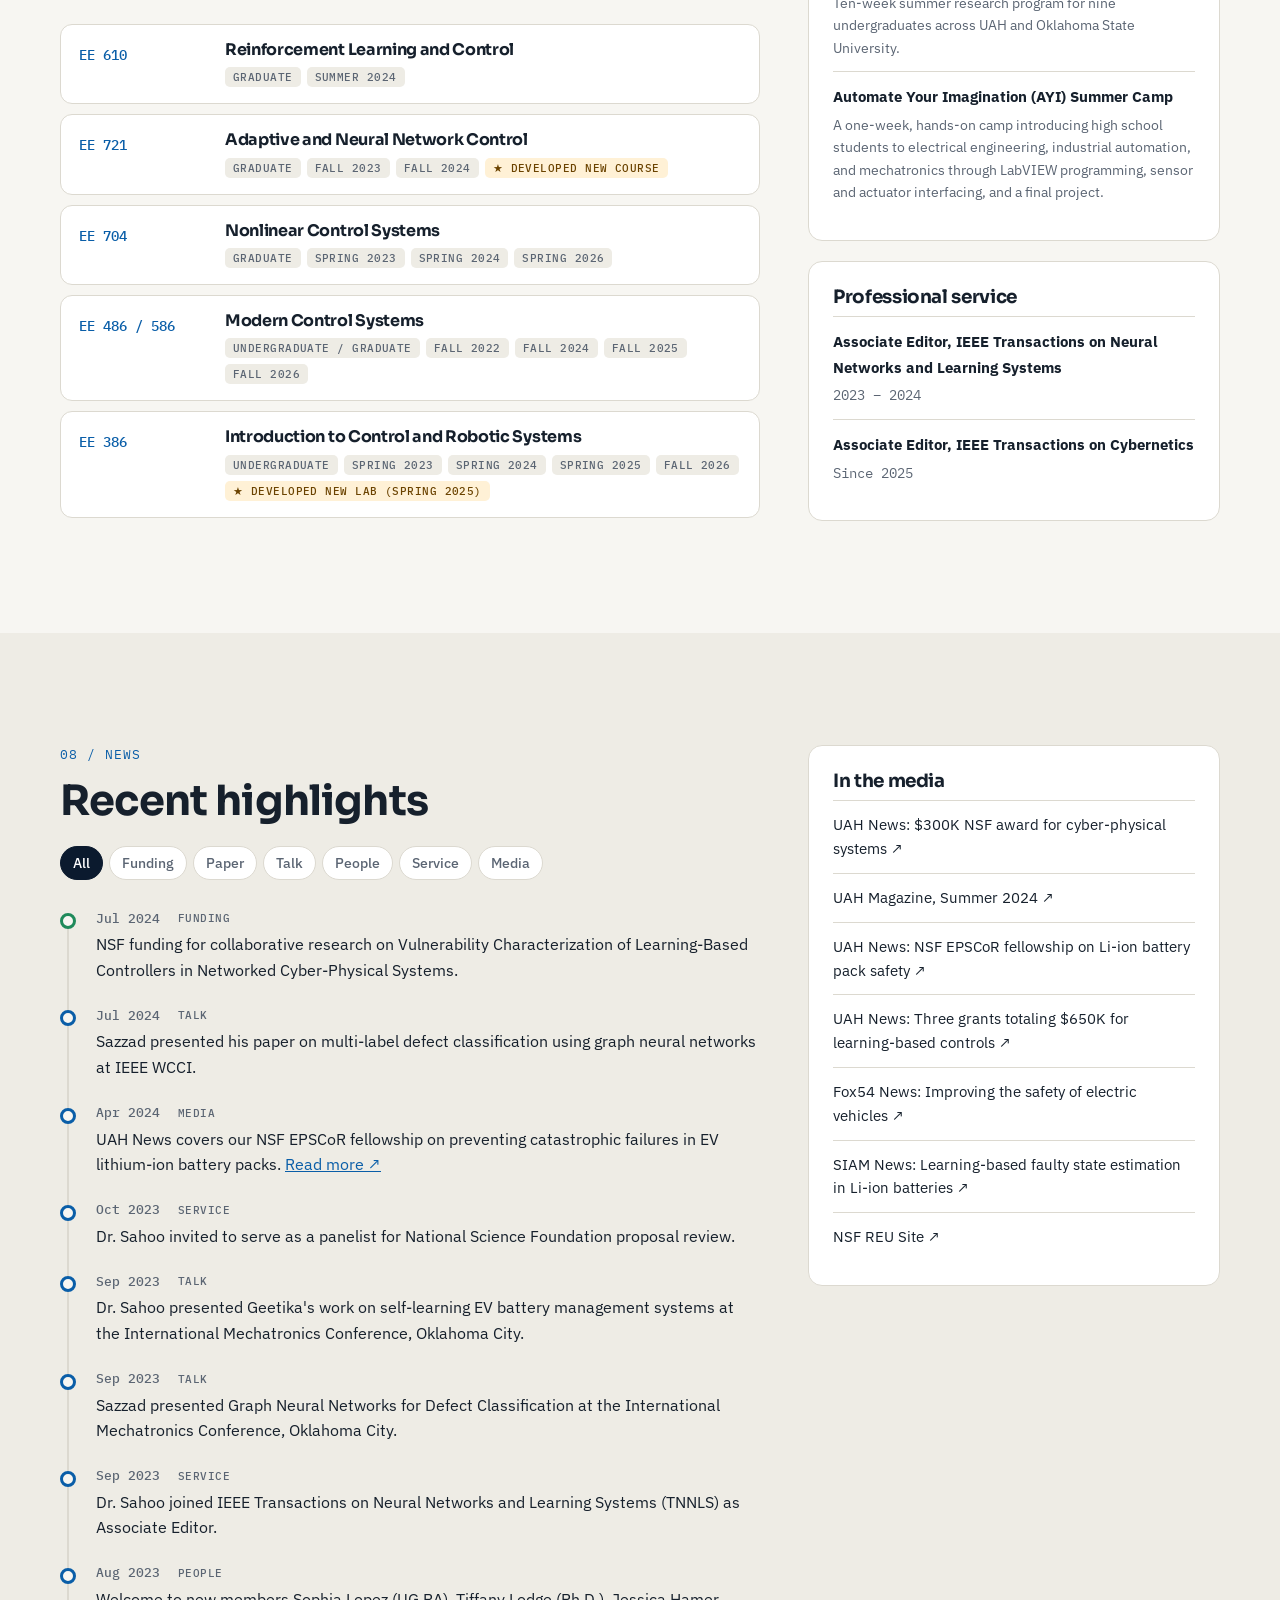
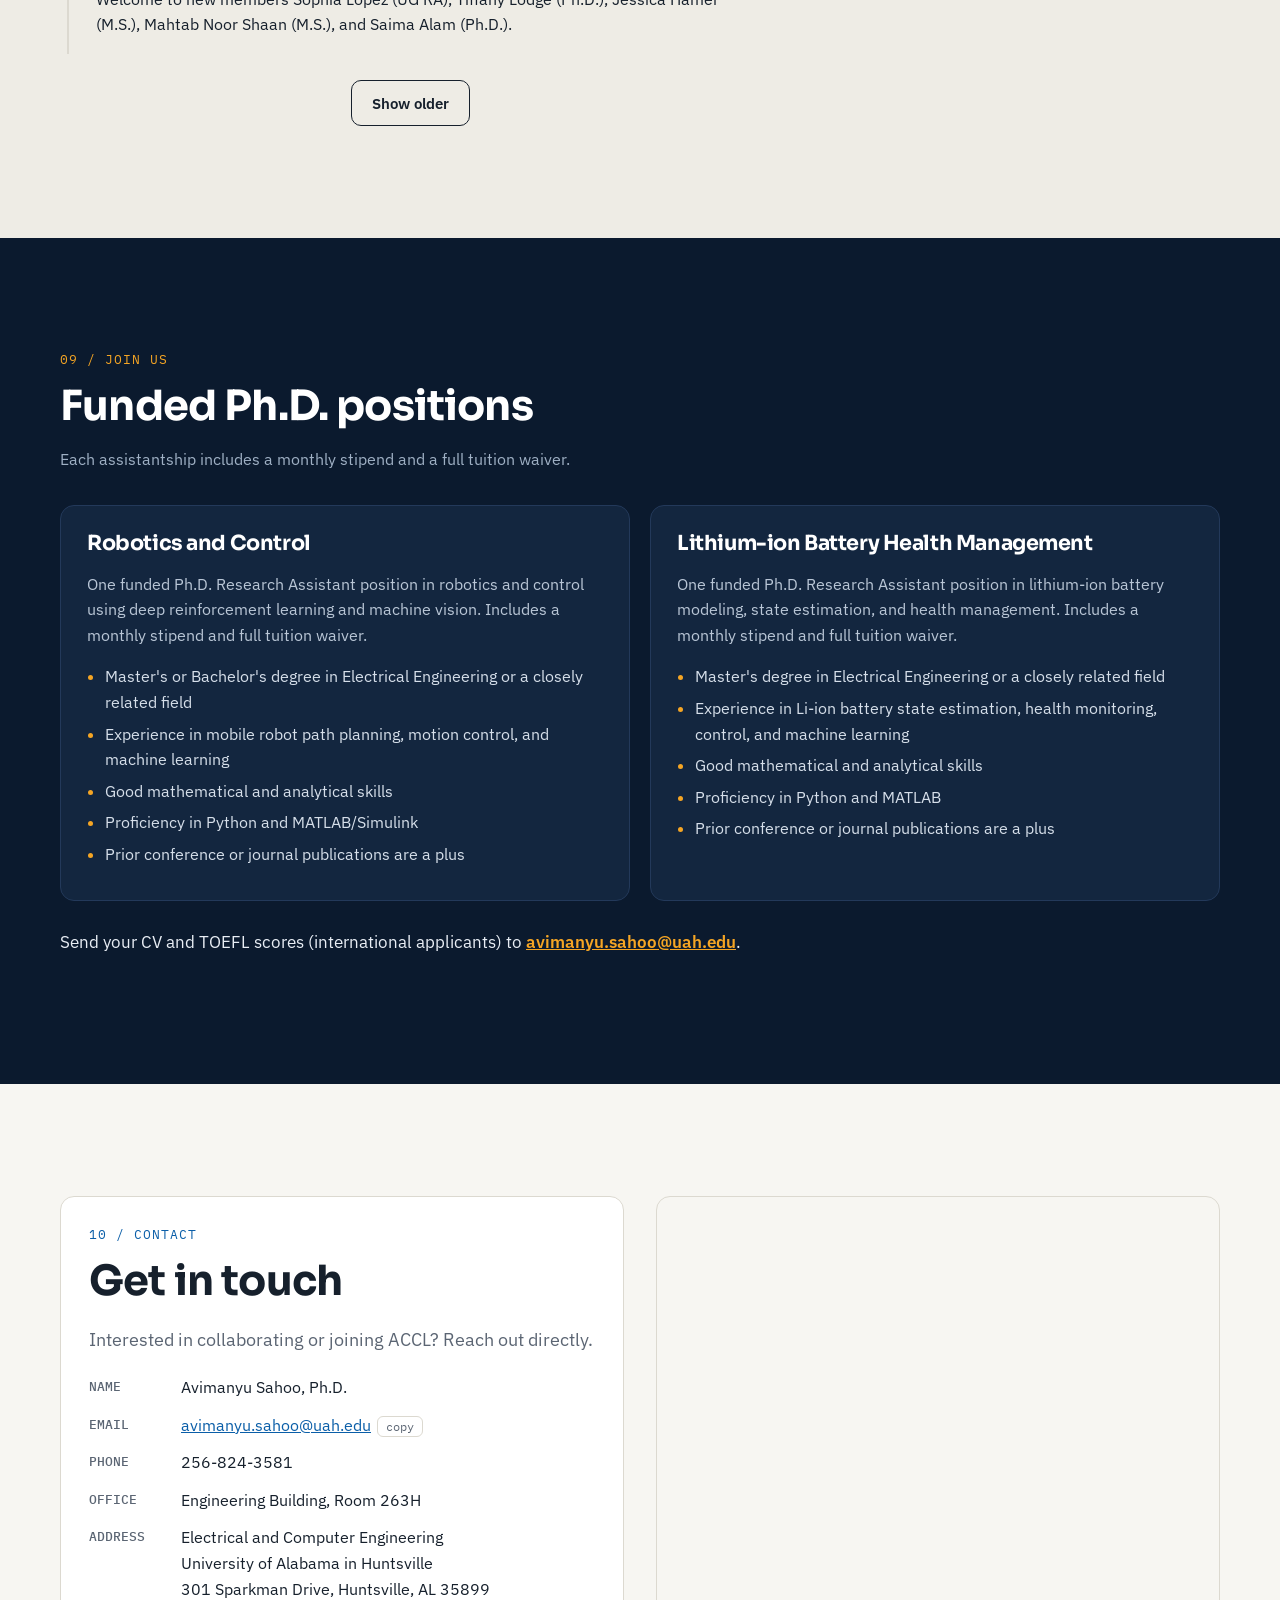
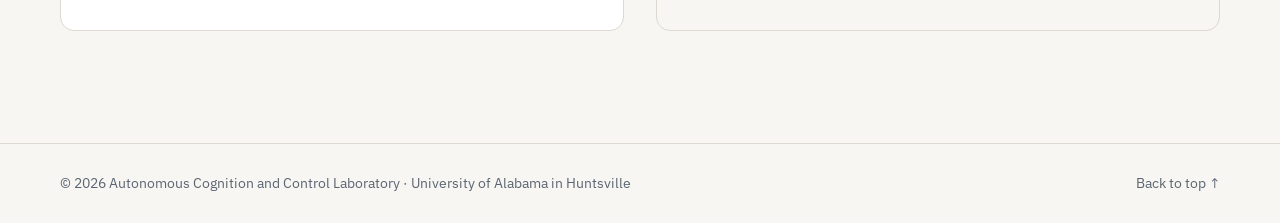
==== commit d61156b6: "Replace favicon with logo image" ====
--- a/index.html
+++ b/index.html
@@ -11,7 +11,7 @@
   <link rel="preconnect" href="https://fonts.gstatic.com" crossorigin>
   <link href="https://fonts.googleapis.com/css2?family=Sora:wght@500;600;700&family=IBM+Plex+Sans:wght@400;500;600&family=IBM+Plex+Mono:wght@400;500&display=swap" rel="stylesheet">
   <link rel="stylesheet" href="css/style.css?v=12">
-  <link rel="icon" href="data:image/svg+xml,%3Csvg xmlns='http://www.w3.org/2000/svg' viewBox='0 0 32 32'%3E%3Crect width='32' height='32' rx='7' fill='%230b1a2e'/%3E%3Cpath d='M6 22 L12 10 L18 18 L22 12 L26 22' stroke='%23f5a524' stroke-width='3' fill='none' stroke-linecap='round' stroke-linejoin='round'/%3E%3C/svg%3E">
+  <link rel="icon" href="figures/logo.png">
 </head>
 <body>
   <a class="skip" href="#main">Skip to content</a>
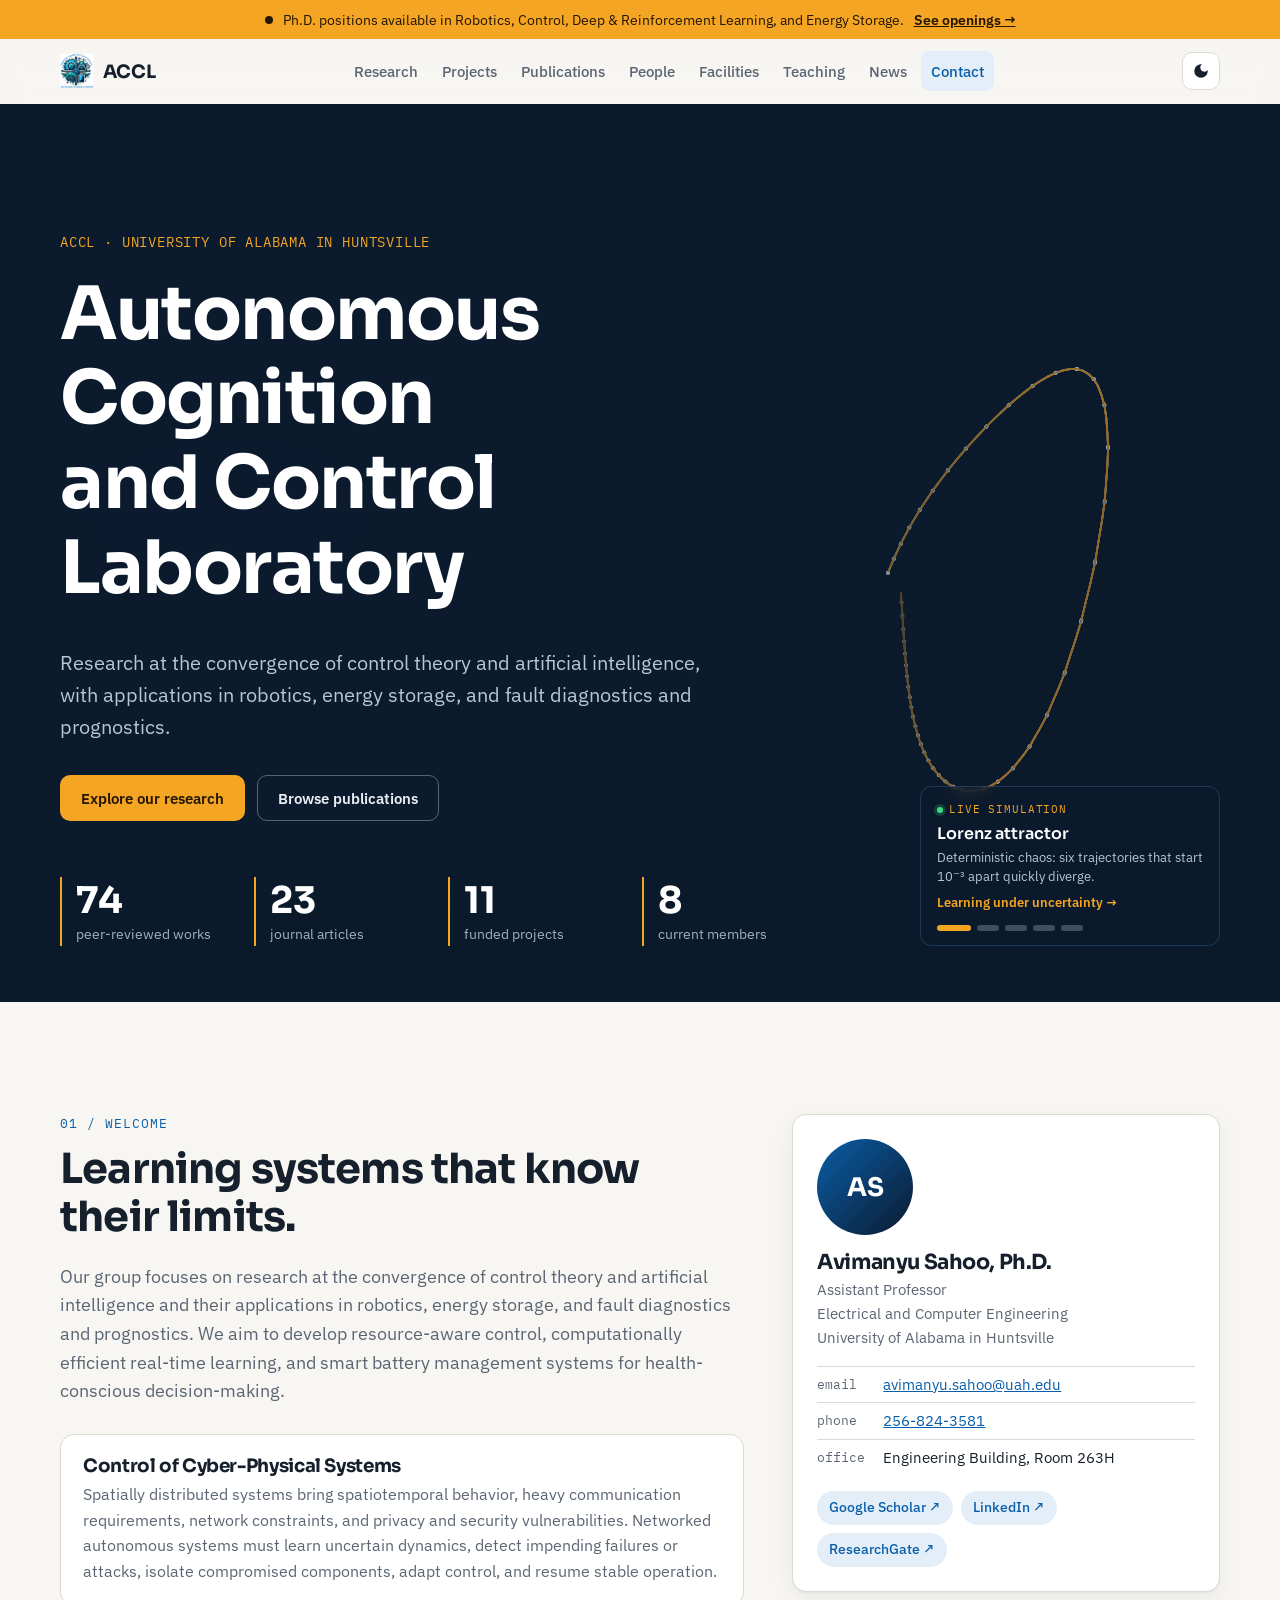
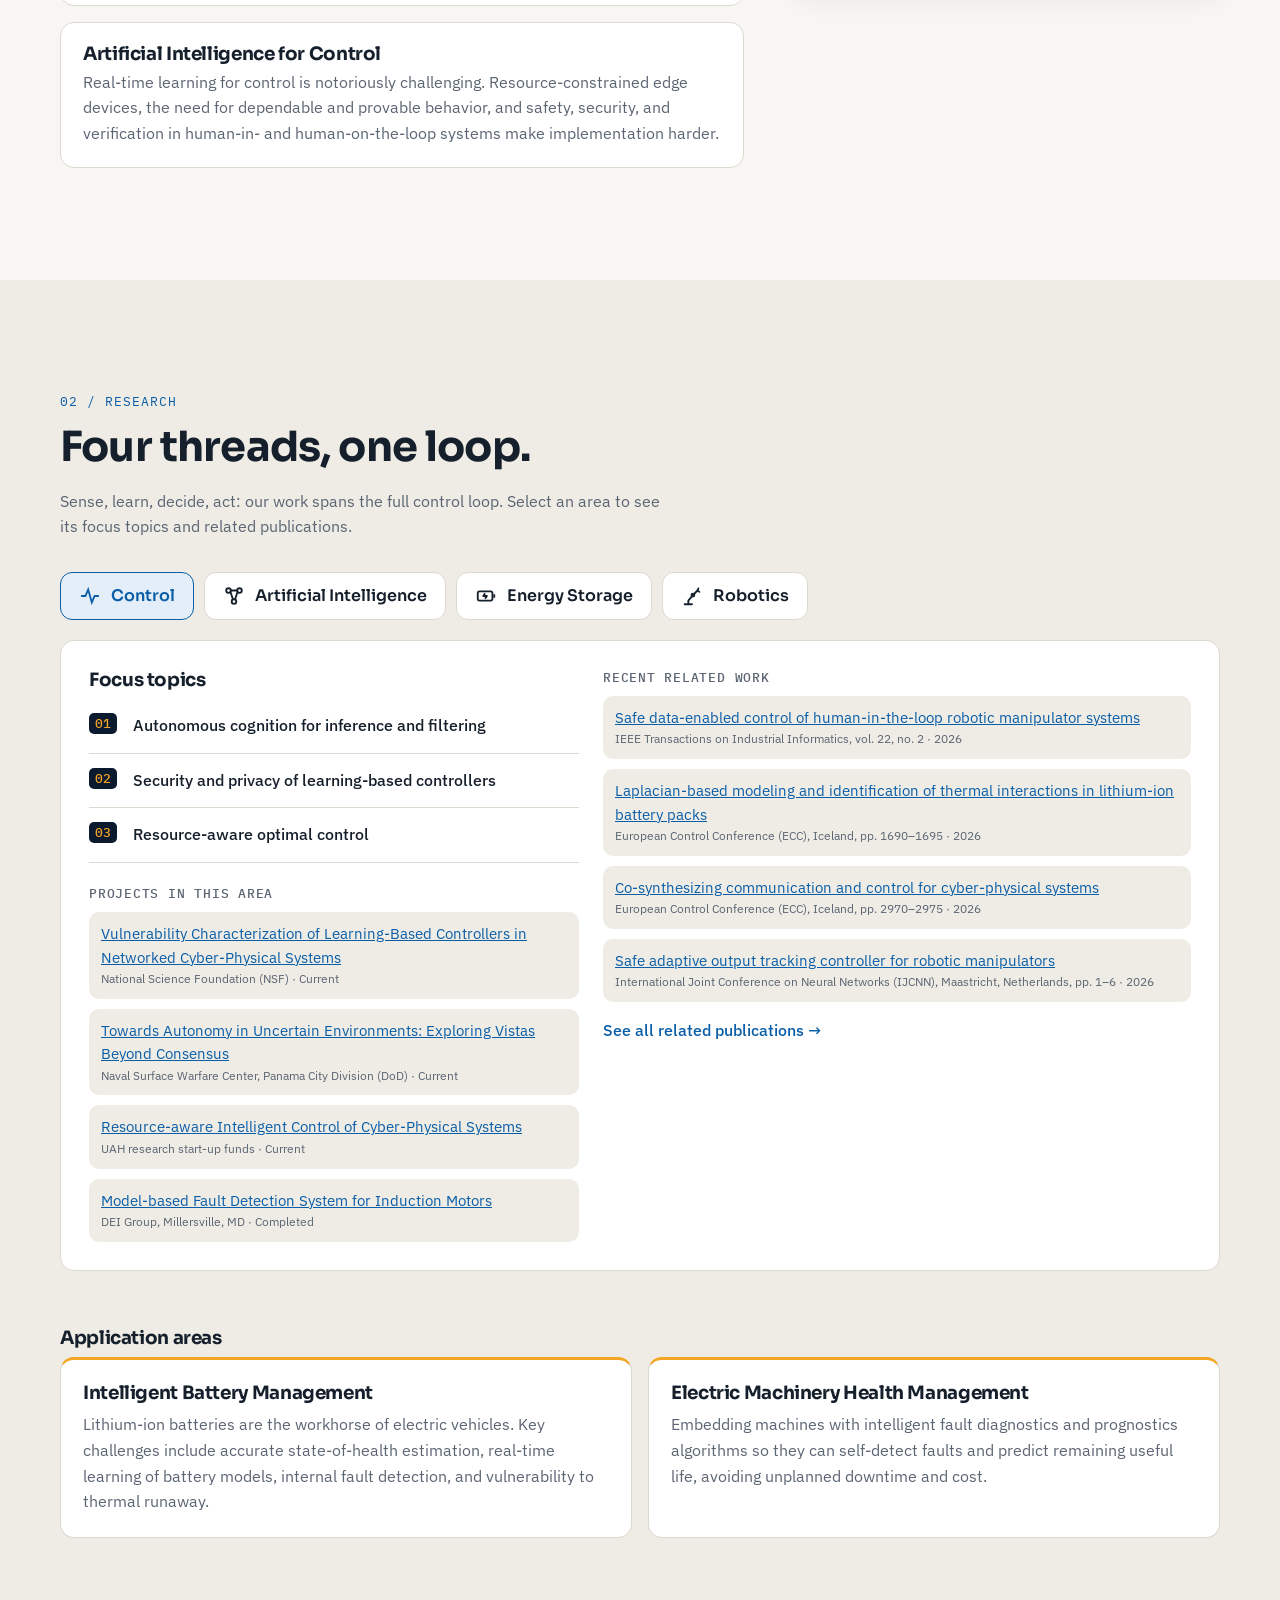
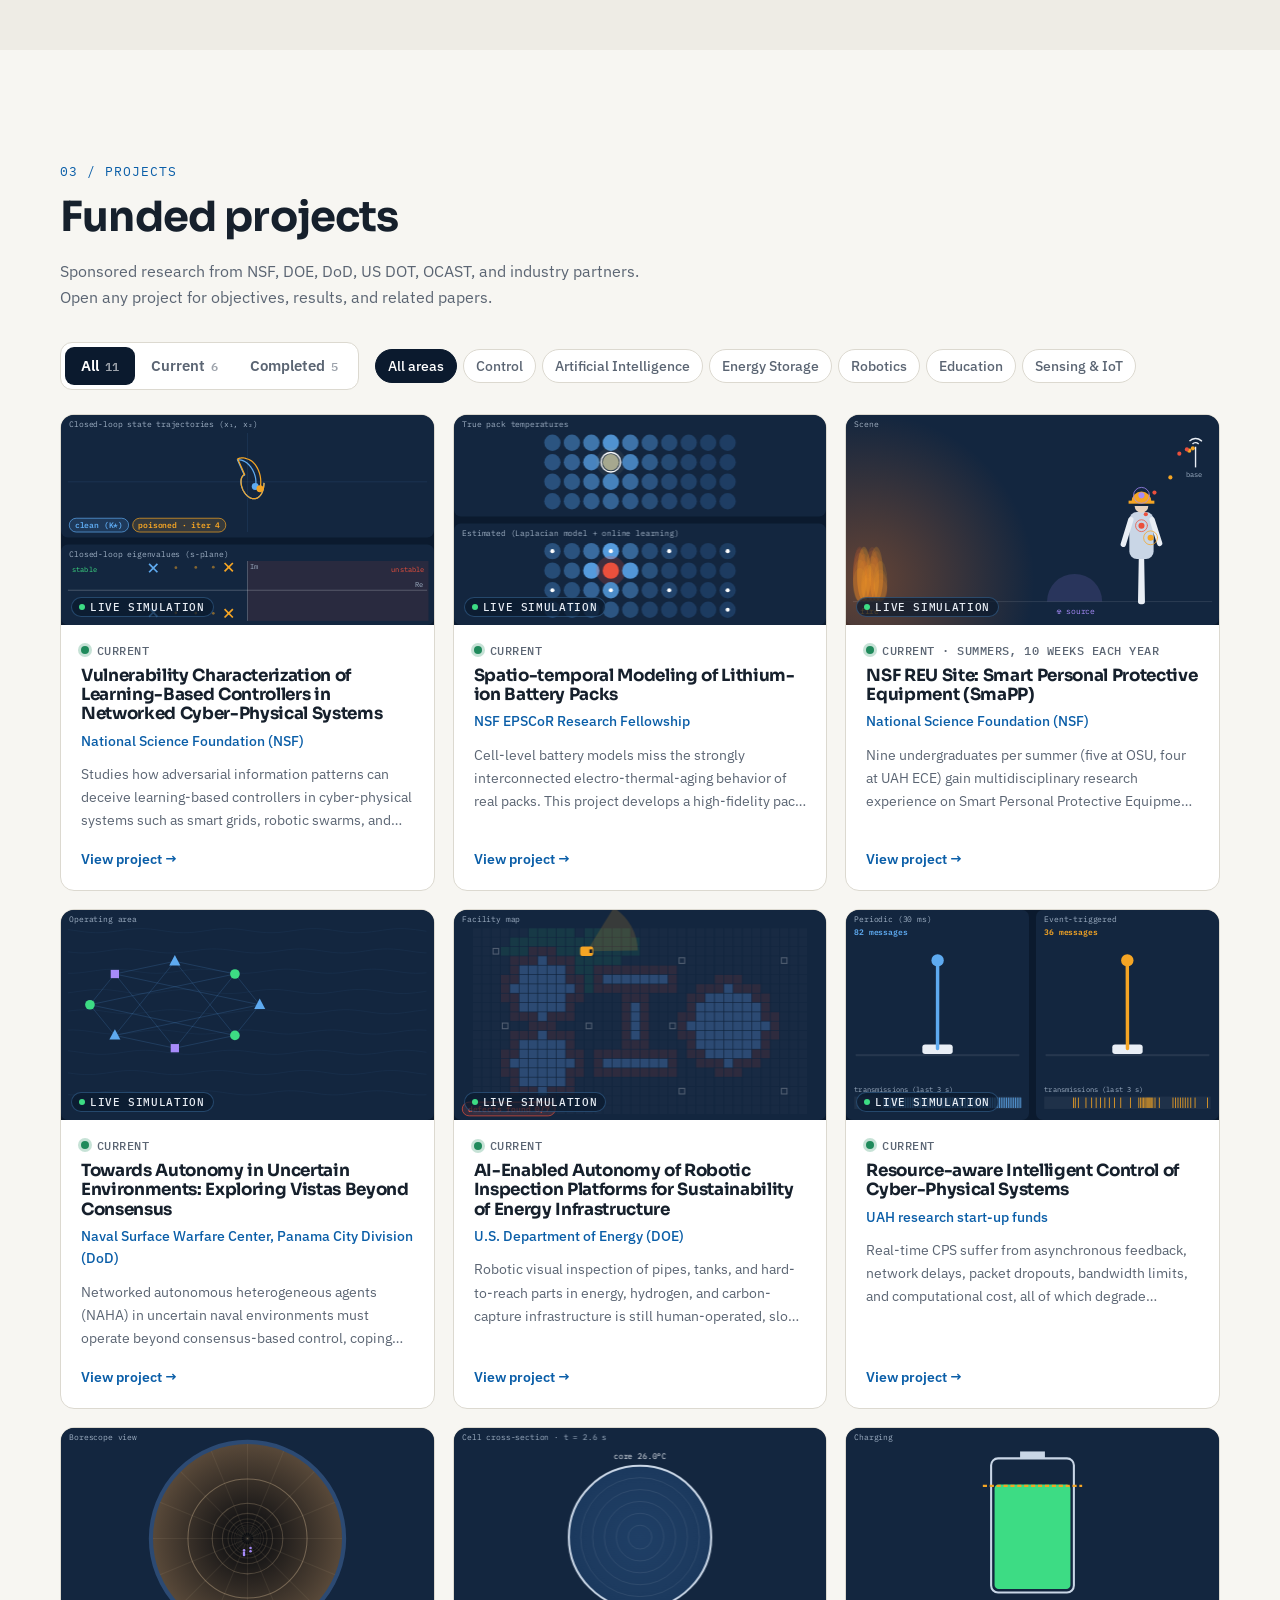
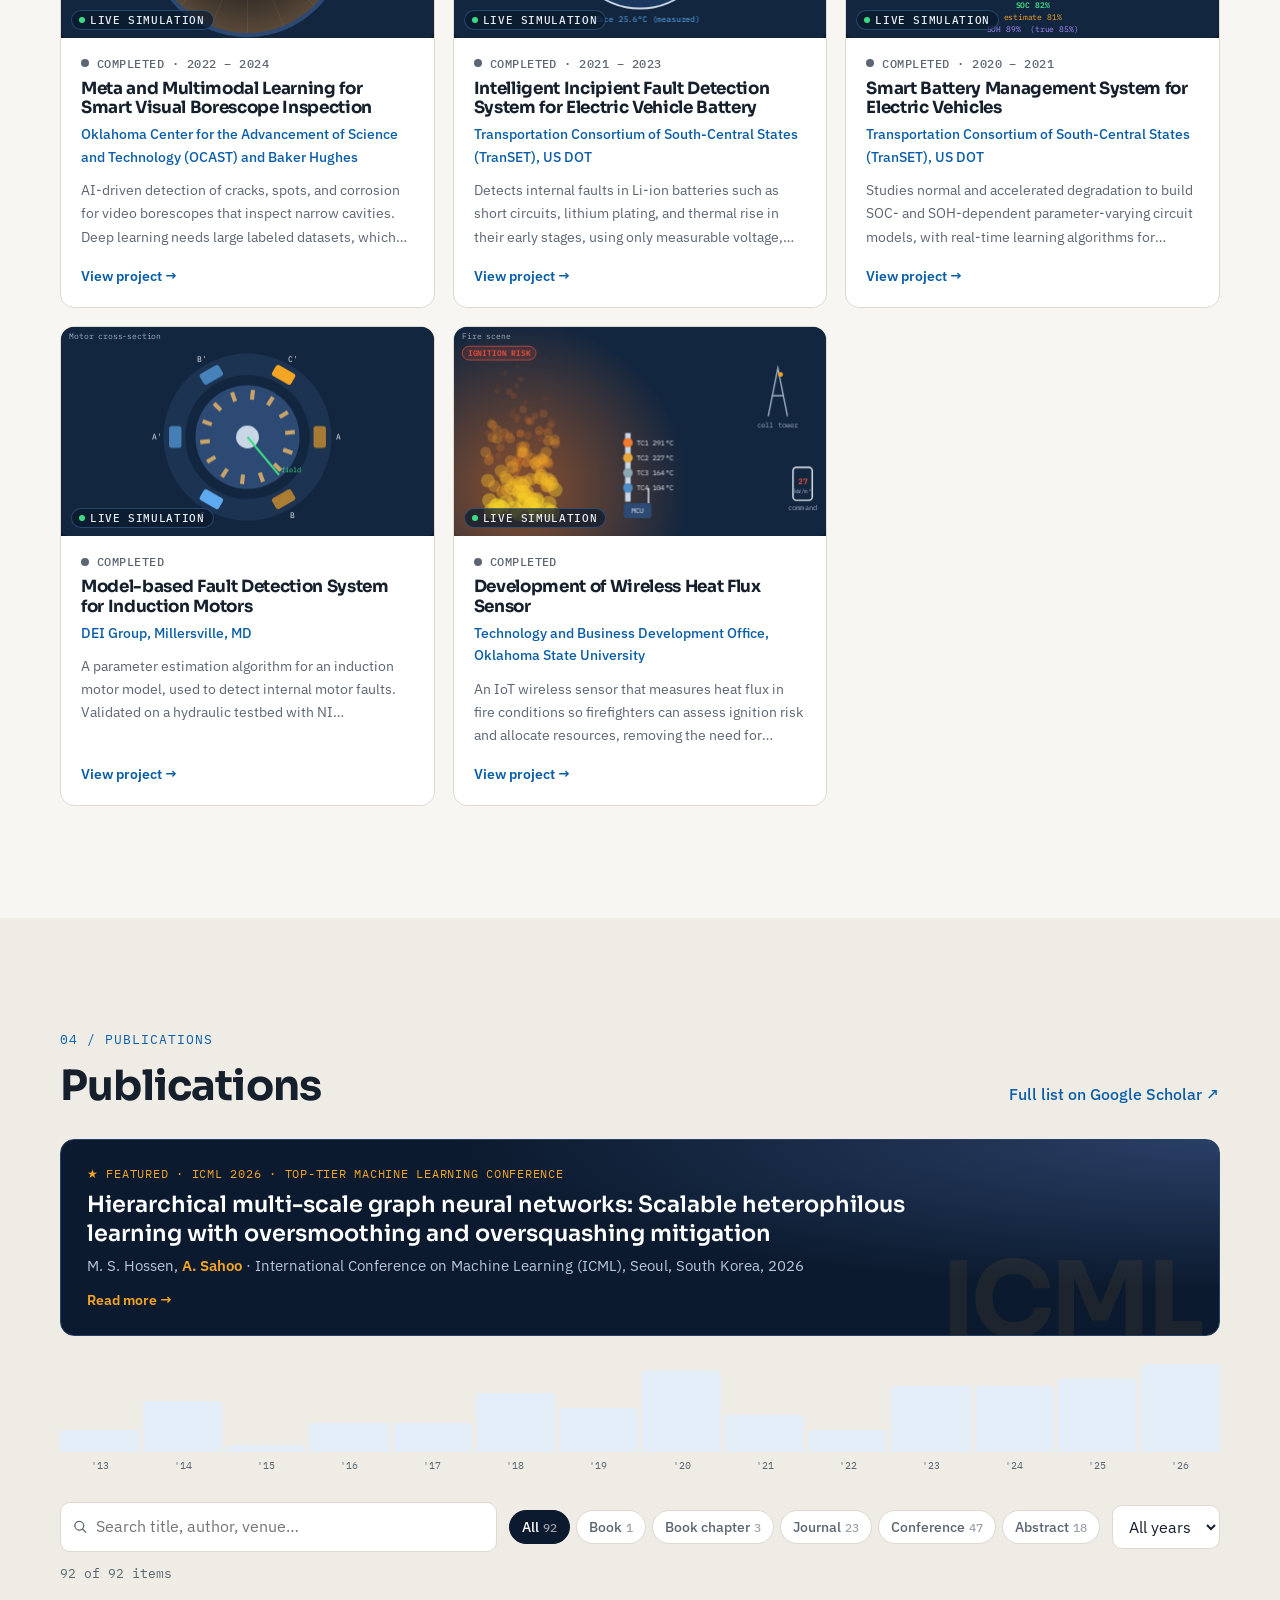
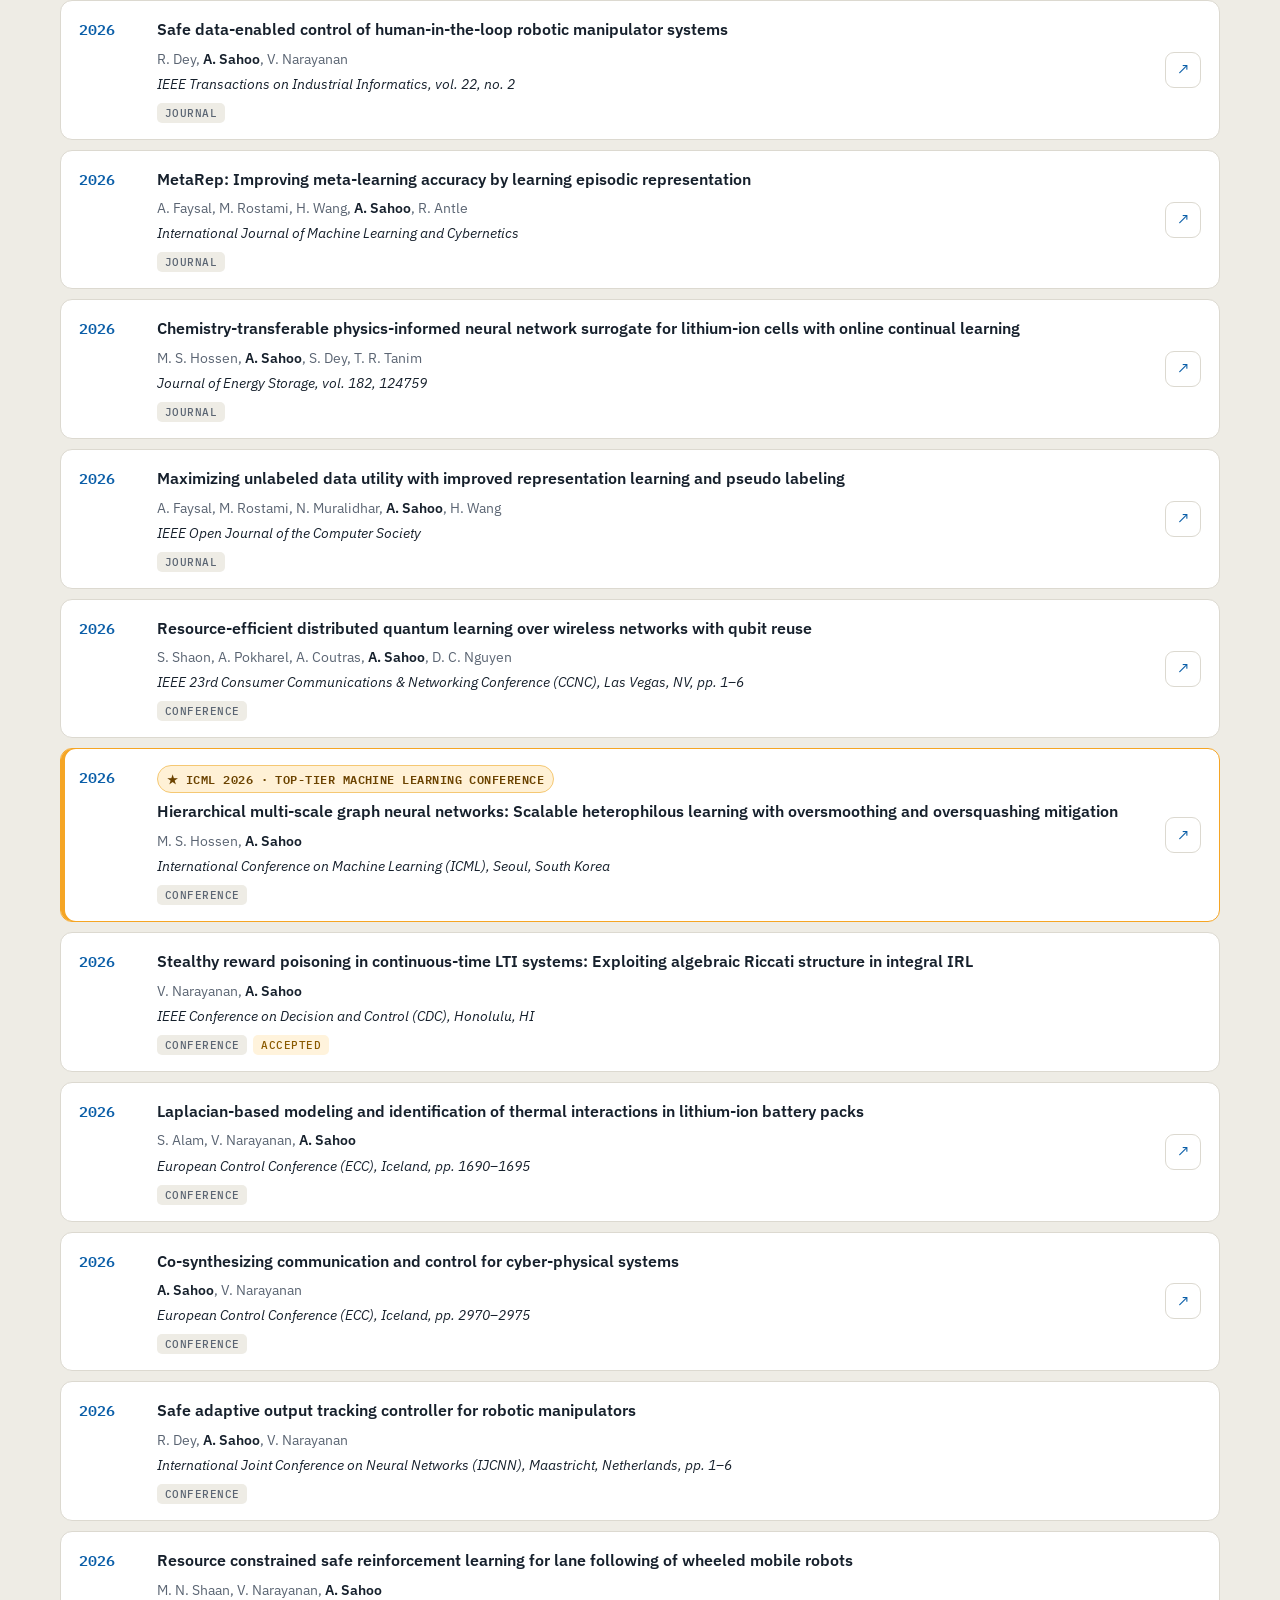
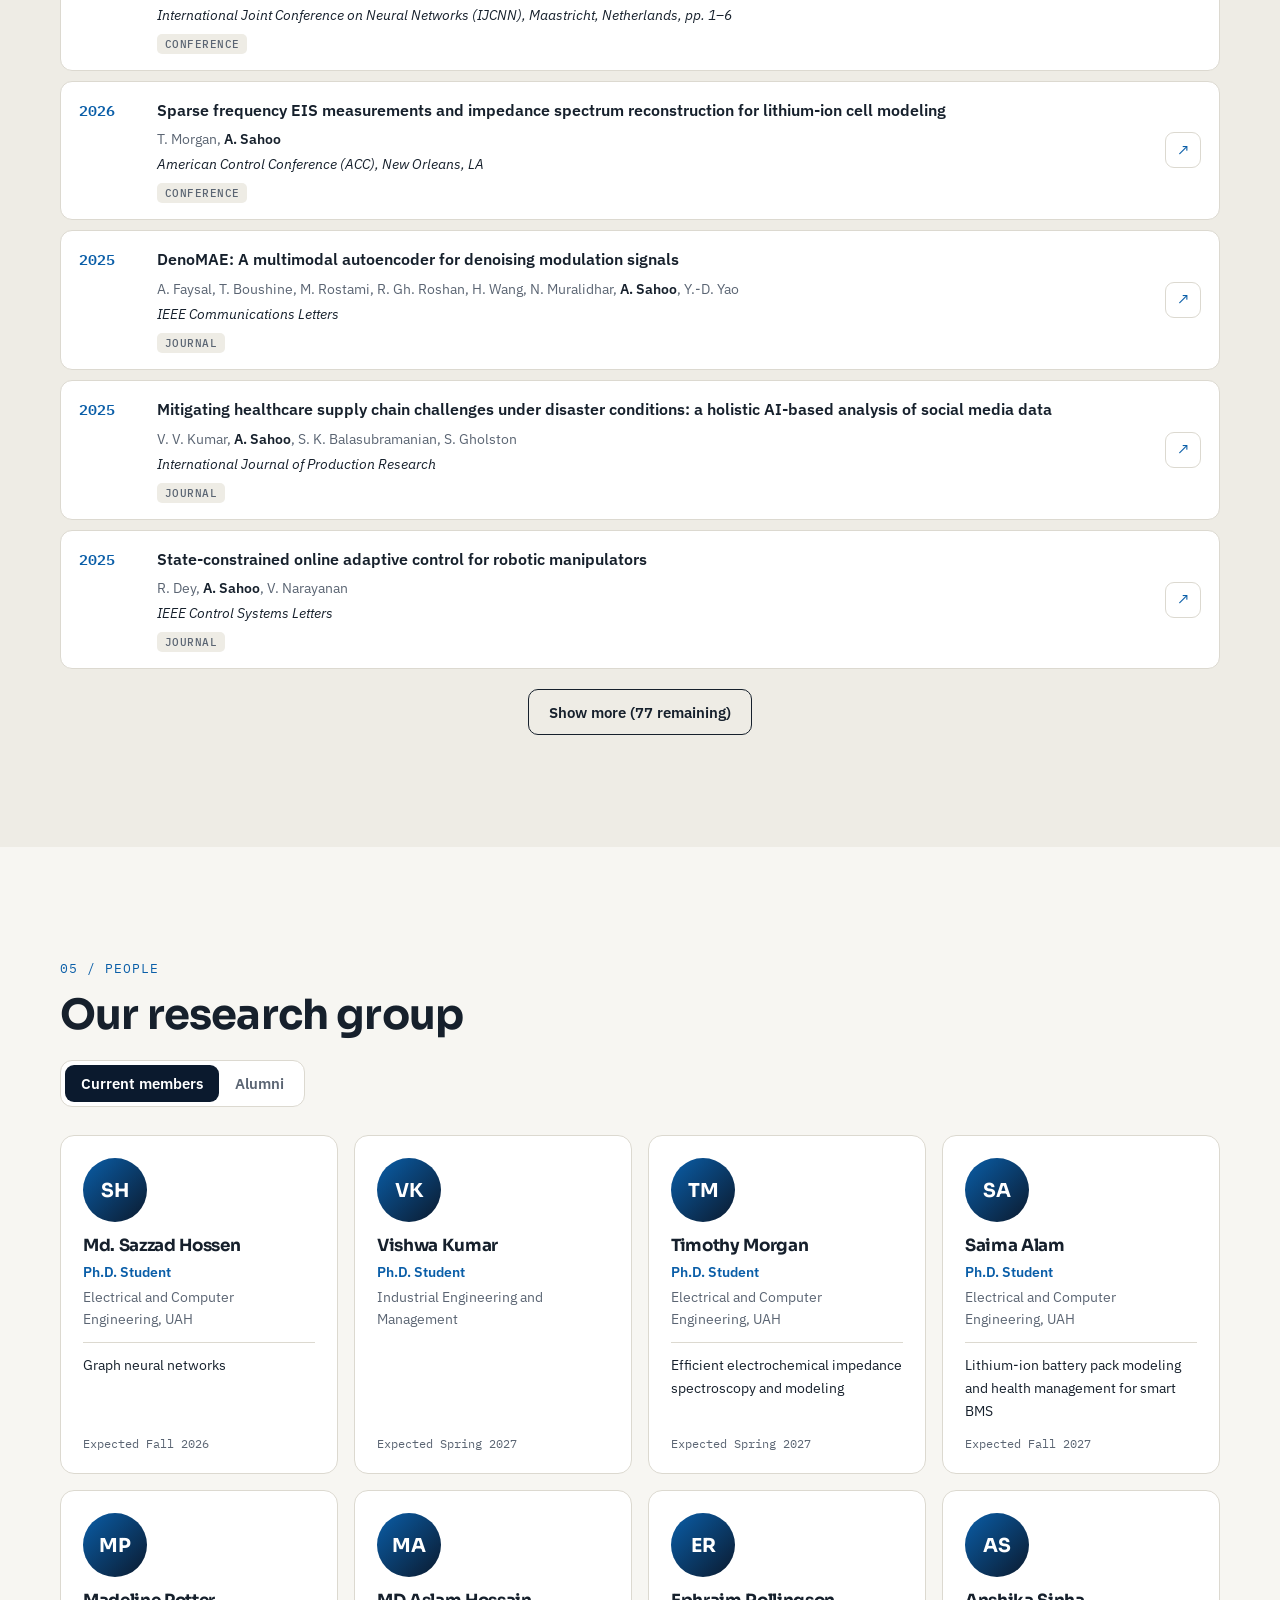
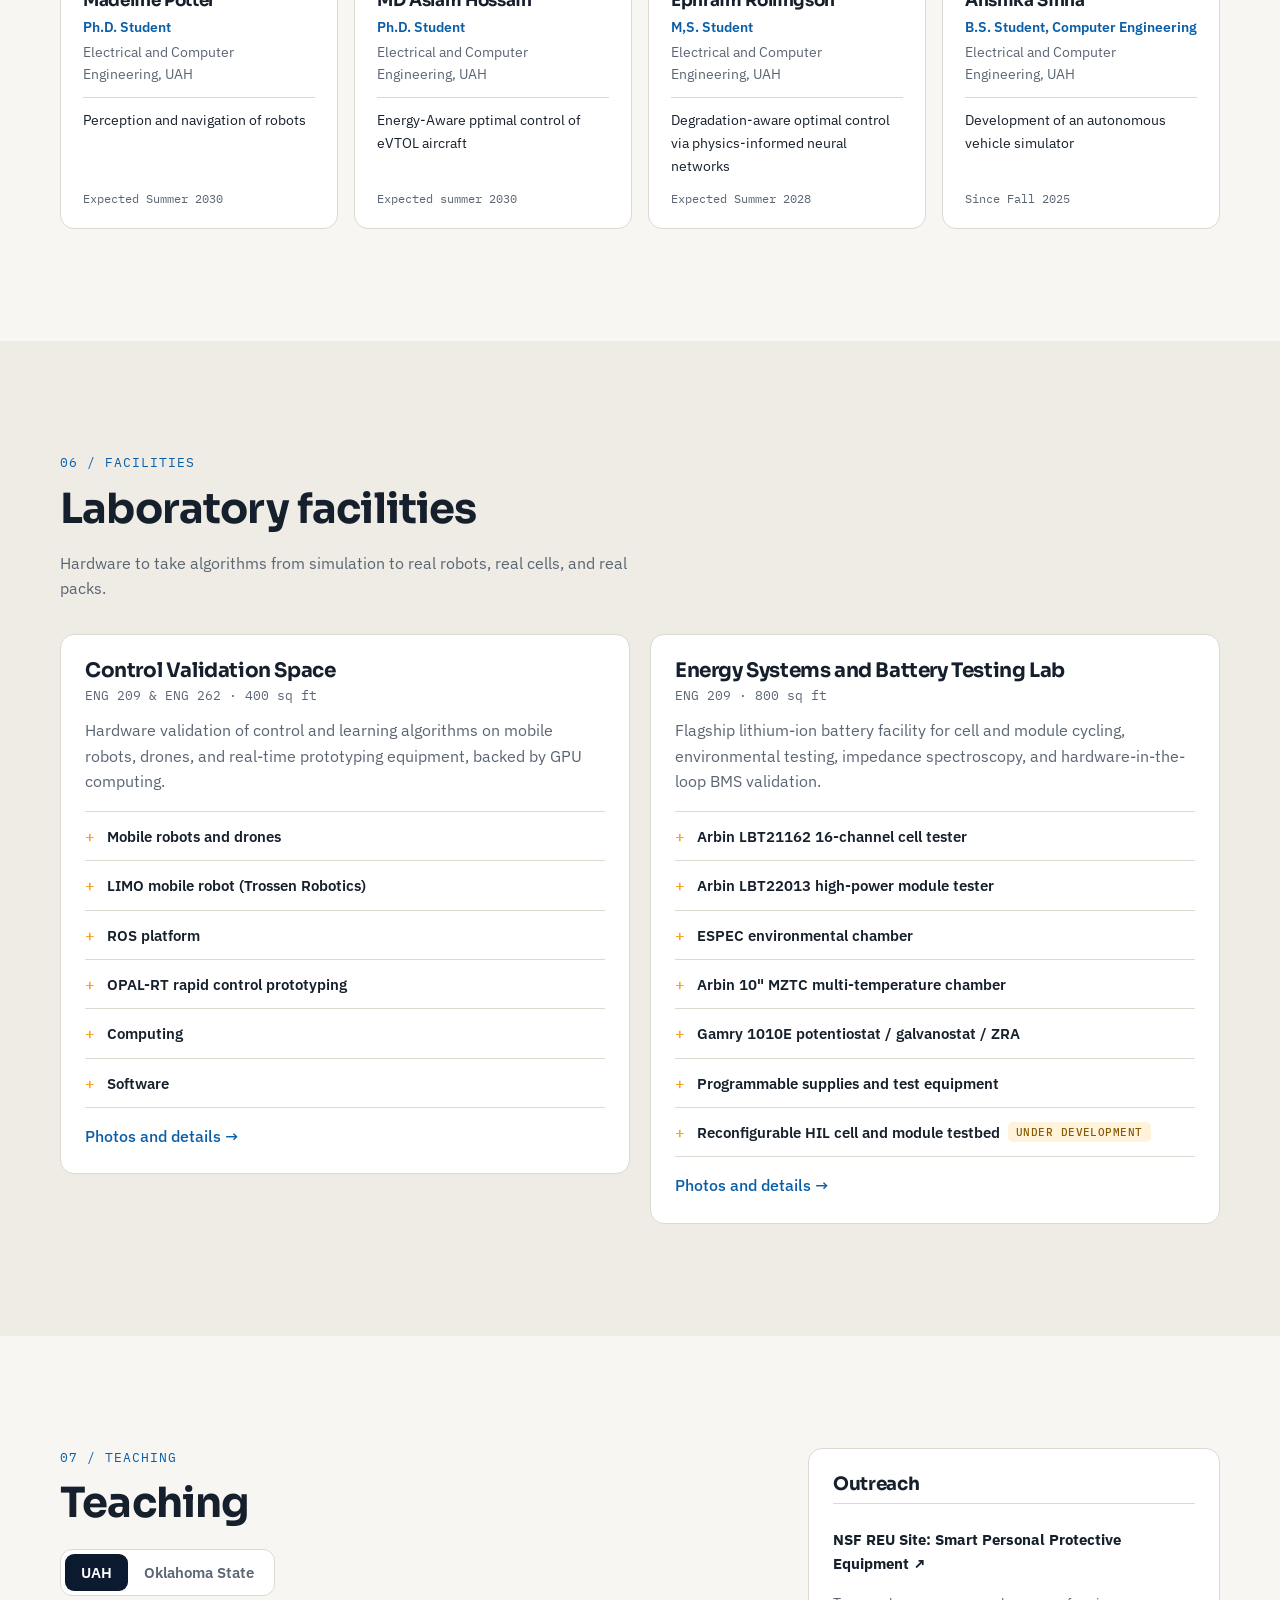
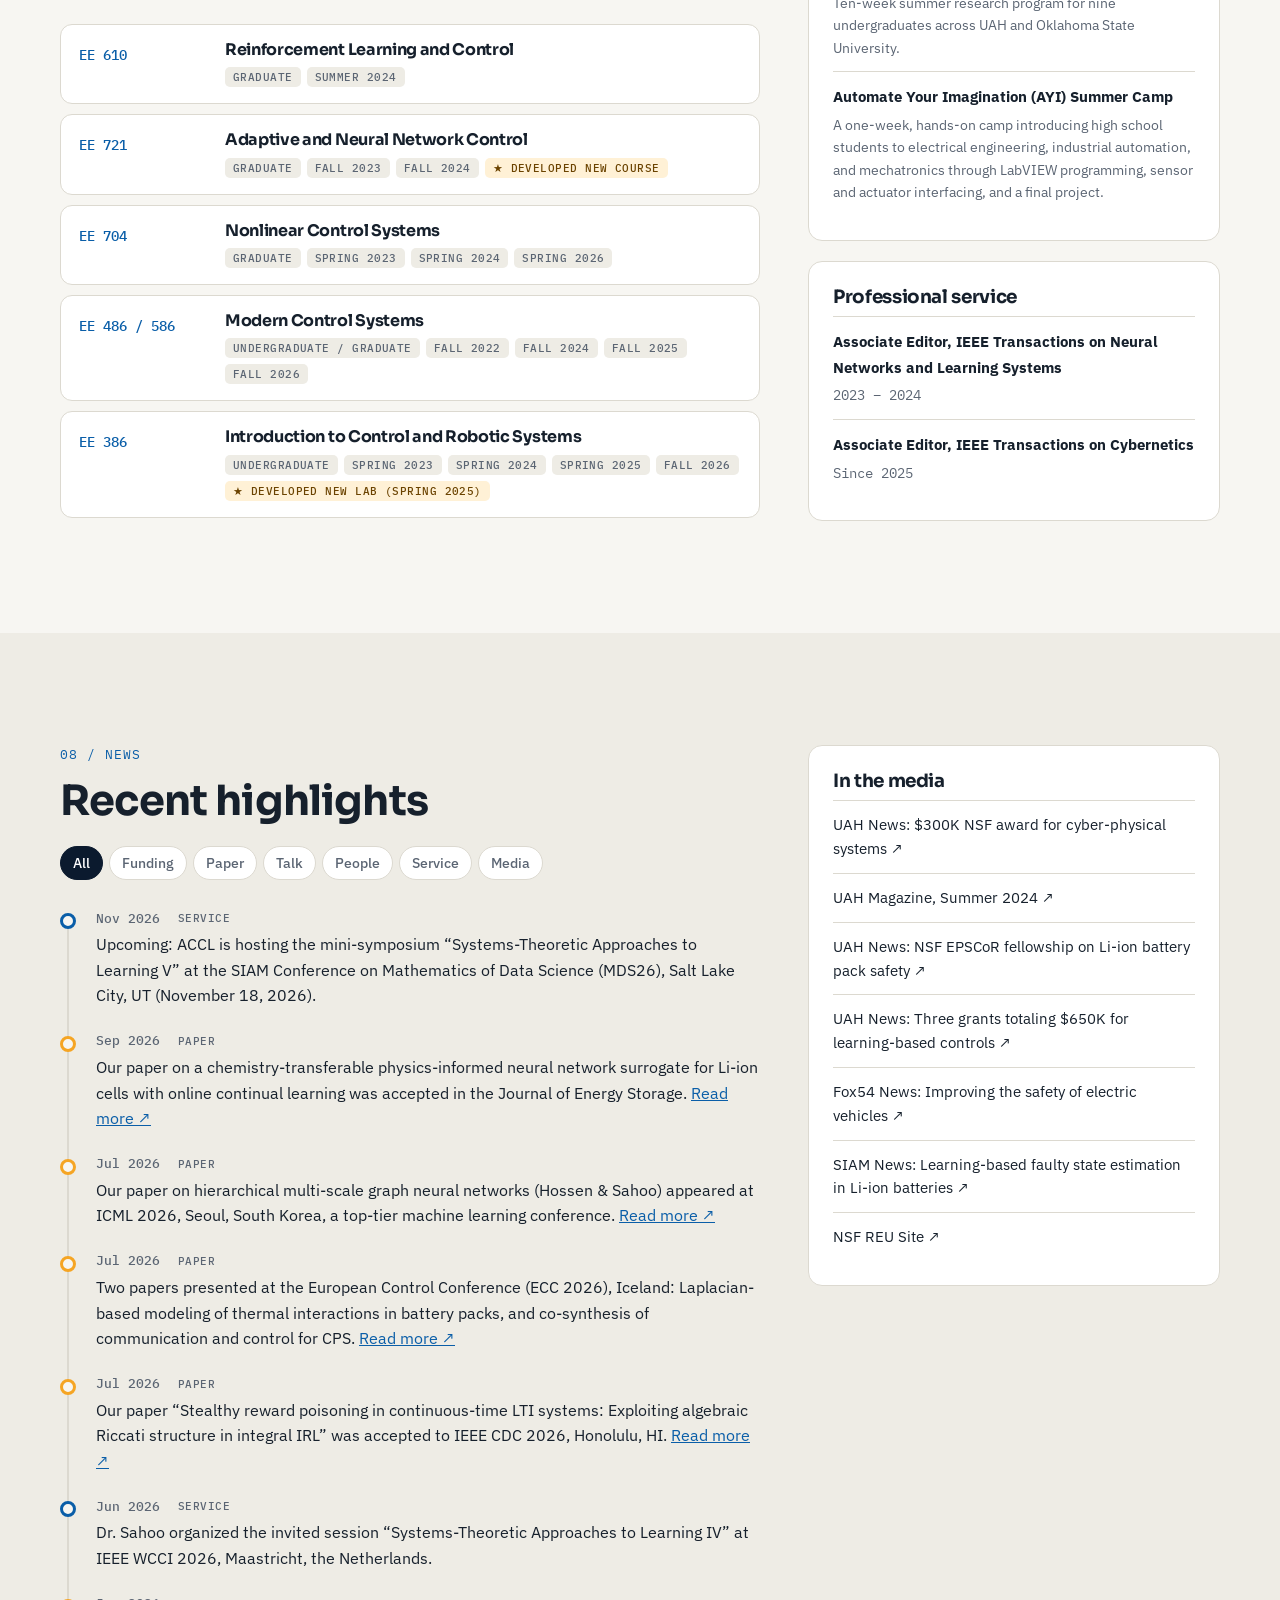
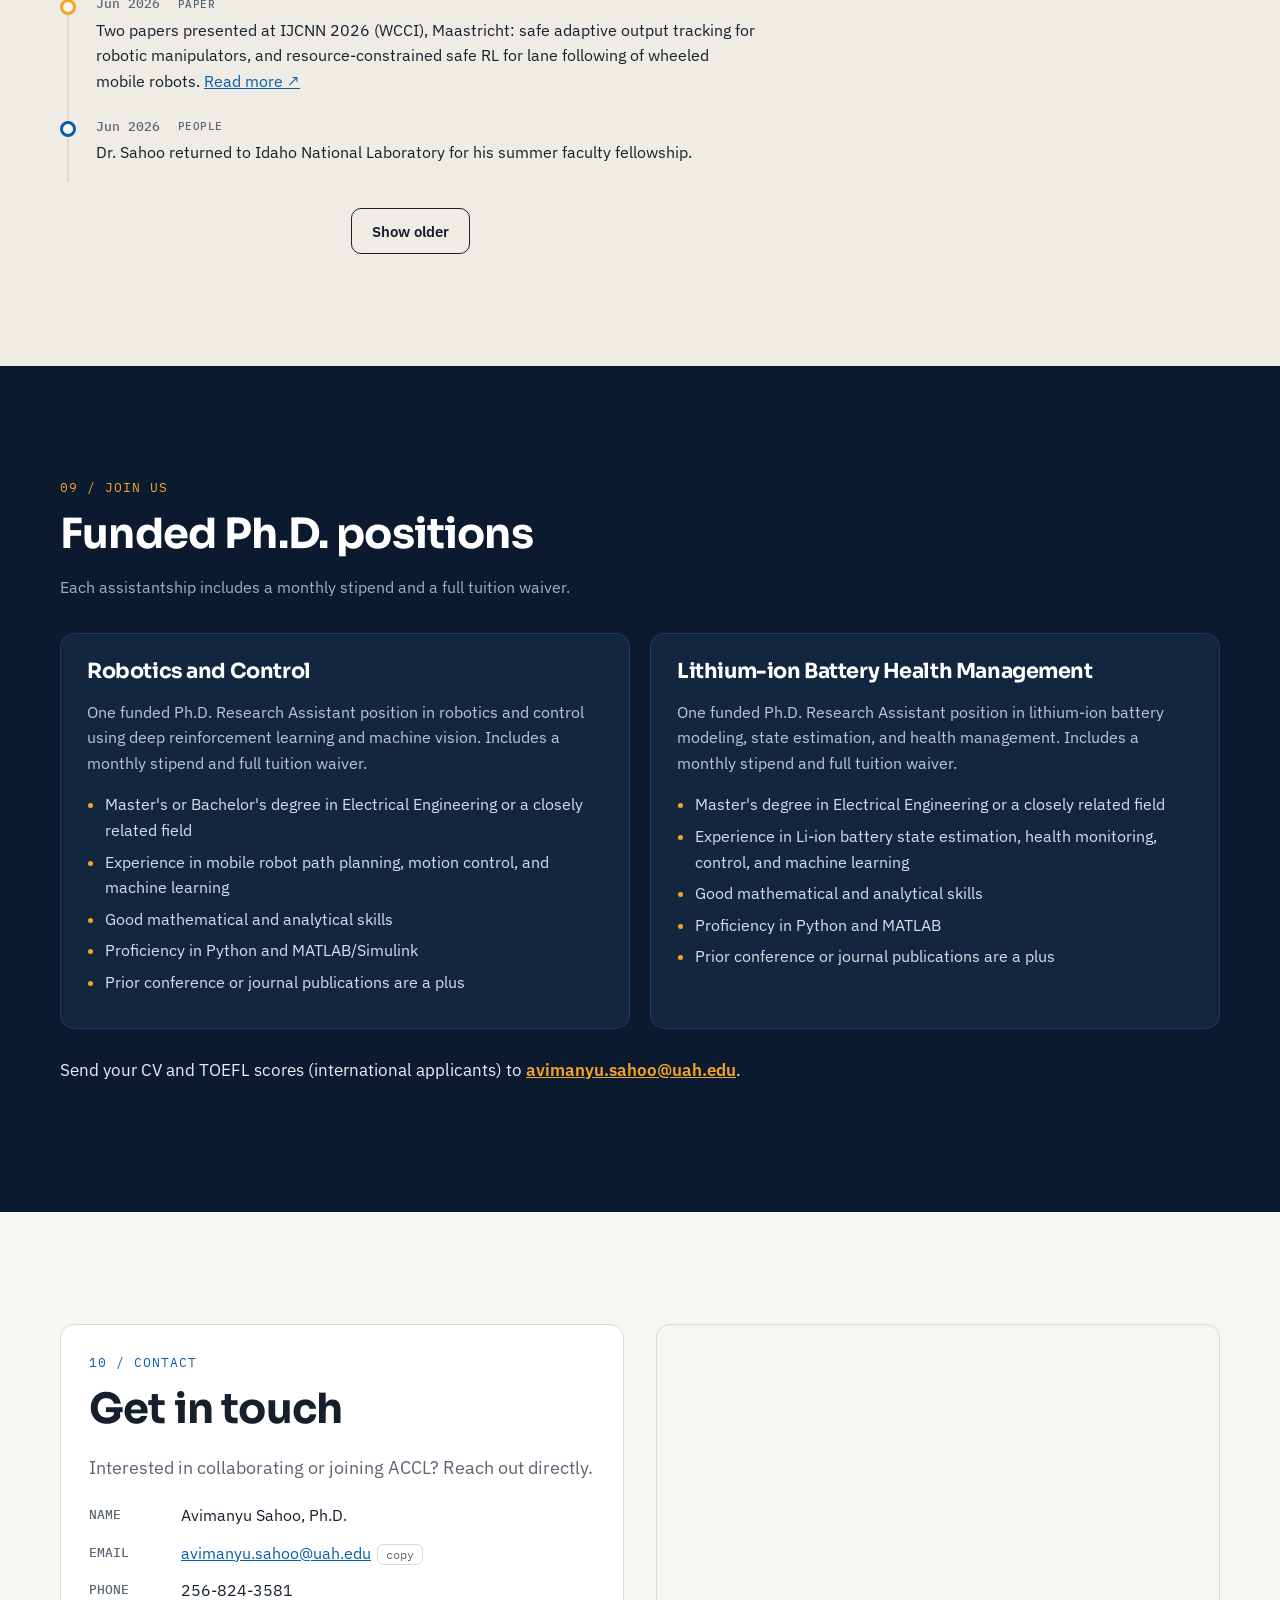
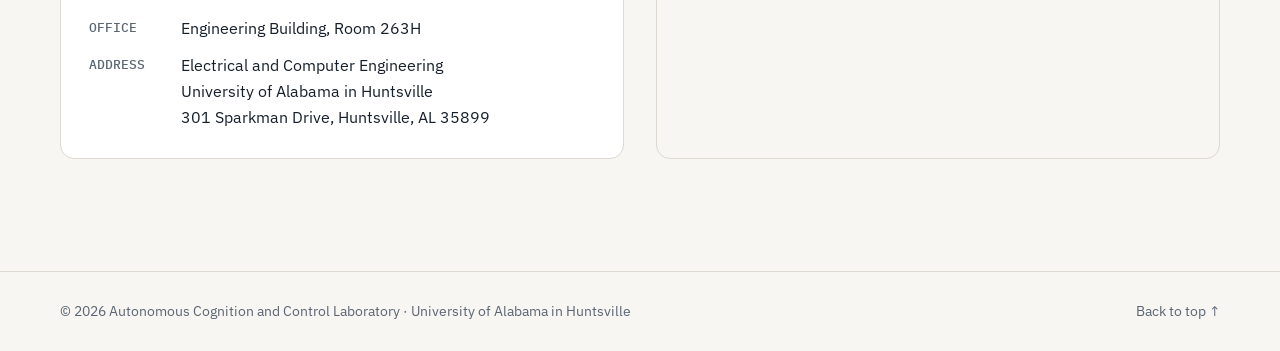
==== commit 9c6611a1: "Add files via upload" ====
--- a/index.html
+++ b/index.html
@@ -10,7 +10,7 @@
   <link rel="preconnect" href="https://fonts.googleapis.com">
   <link rel="preconnect" href="https://fonts.gstatic.com" crossorigin>
   <link href="https://fonts.googleapis.com/css2?family=Sora:wght@500;600;700&family=IBM+Plex+Sans:wght@400;500;600&family=IBM+Plex+Mono:wght@400;500&display=swap" rel="stylesheet">
-  <link rel="stylesheet" href="css/style.css?v=12">
+  <link rel="stylesheet" href="css/style.css?v=13">
   <link rel="icon" href="figures/logo.png">
 </head>
 <body>
@@ -218,8 +218,8 @@
     </div>
   </footer>
 
-  <script src="js/dynamics.js?v=12"></script>
-  <script src="js/project-sims.js?v=12"></script>
-  <script src="js/app.js?v=12"></script>
+  <script src="js/dynamics.js?v=13"></script>
+  <script src="js/project-sims.js?v=13"></script>
+  <script src="js/app.js?v=13"></script>
 </body>
 </html>
--- a/css/style.css
+++ b/css/style.css
@@ -36,6 +36,7 @@
 
 /* ===== Base ===== */
 *, *::before, *::after { box-sizing: border-box; }
+[hidden] { display: none !important; }   /* hidden elements stay hidden even if a rule sets display */
 html { scroll-behavior: smooth; scroll-padding-top: 72px; }
 body { margin: 0; background: var(--bg); color: var(--text); font: 16px/1.6 var(--font-b); -webkit-font-smoothing: antialiased; }
 h1, h2, h3 { font-family: var(--font-h); line-height: 1.15; letter-spacing: -.02em; margin: 0 0 .5em; }
